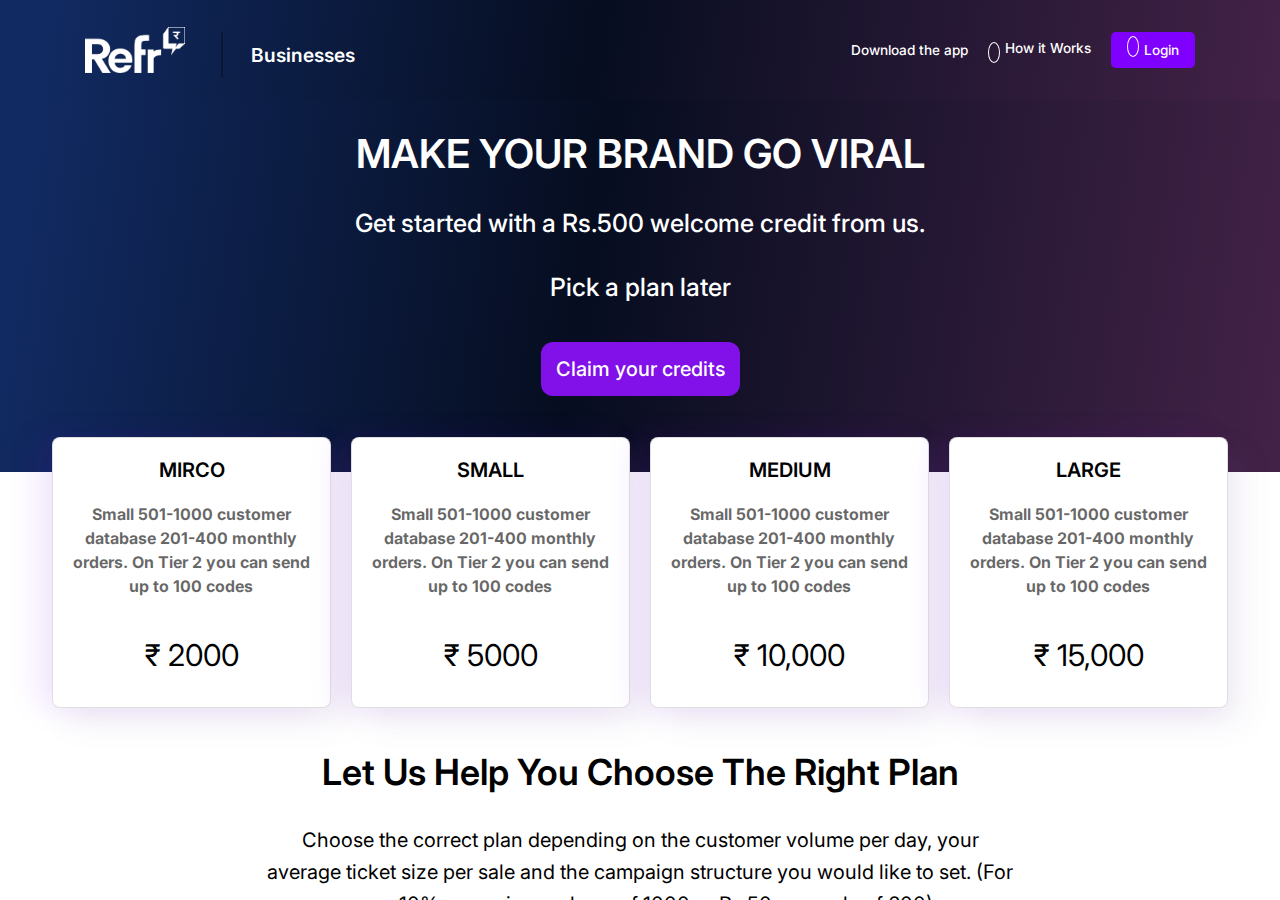
==== pricing/index.html @ 0198c8c2 "first commit" ====
<!DOCTYPE html>
<html lang="en" xmlns="http://www.w3.org/1999/xhtml" xmlns:og="http://ogp.me/ns#"
    xmlns:fb="https://www.facebook.com/2008/fbml">

<head>
    <meta charset="utf-8" />
    <meta http-equiv="X-UA-Compatible" content="IE=edge" />
    <meta name="viewport" content="width=device-width, initial-scale=1.0" />

    <!-- PAGE META -->
    <meta name="description" content="" />
    <meta name="keywords" content="" />
    <meta name="copyright" content="Refrr" />
    <meta name="robots" content="index,follow" />

    <!-- SHOULD BE DYNAMIC -->
    <link rel="canonical" href="" />

    <title>Refr Business</title>

    <link rel="icon" type="image/x-icon" href="https://biz.refr.club/favicon.ico" />

    <!-- OPEN GRAPH -->
    <meta property="og:locale" content="en_US" />
    <meta property="og:type" content="website" />
    <meta property="og:image:url" content="../assets/images/app-main.png" />

    <link rel="image_src" href="https://biz.refr.club/favicon.ico" />
    <meta property="og:site_name" content="Refr Business" />
    <meta property="og:title" content="Refr Business" />
    <meta property="og:description" content="" />

    <!-- TWITTER -->
    <meta name="twitter:card" content="summary" />
    <meta name="twitter:description" content="" />
    <meta name="twitter:title" content="Refr Business" />

    <!-- COMPANY META -->
    <meta http-equiv="Page-Enter" content="RevealTrans(Duration=2.0,Transition=2)" />
    <meta http-equiv="Page-Exit" content="RevealTrans(Duration=3.0,Transition=12)" />
    <meta name="mssmarttagspreventparsing" content="true" />
    <meta http-equiv="X-UA-Compatible" content="chrome=1" />

    <!-- SHOULD BE DYNAMIC -->
    <meta name="msapplication-starturl" content="" />

    <meta name="msapplication-window" content="width=800;height=600" />
    <meta name="msapplication-navbutton-color" content="blue" />
    <meta name="application-name" content="Refr Business" />
    <meta name="msapplication-tooltip" content="Refr Business" />
    <meta name="coverage" content="Worldwide" />
    <meta name="Classification" content="Business" />
    <meta name="author" content="Deepak K Soni | Deepak K, deepakrajksoni@gmail.com" />
    <meta name="designer" content="Deepak K Soni | Deepak K, deepakrajksoni@gmail.com" />
    <meta name="reply-to" content="relations@refr.club" />
    <meta name="distribution" content="Global" />
    <meta name="rating" content="Five Star" />

    <link rel="preconnect" href="https://fonts.googleapis.com">
    <link rel="preconnect" href="https://fonts.gstatic.com" crossorigin>
    <link href="https://fonts.googleapis.com/css2?family=Inter:wght@200;400;500;600;700;800;900&display=swap"
        rel="stylesheet">
    <link
        href="https://fonts.googleapis.com/css2?family=Inter:wght@200;400;500;600;700;800;900&family=Jost:ital,wght@0,200;0,300;0,400;0,500;0,600;0,700;0,800;1,300;1,400;1,500&display=swap"
        rel="stylesheet">

    <!--link rel="stylesheet" href="../assets/css/all.css"-->
    <link rel="stylesheet" href="https://cdn.jsdelivr.net/npm/bootstrap@4.6.1/dist/css/bootstrap.min.css" />
    <!--link rel="stylesheet" href="../assets/css/bootstrap.min.css" /-->

    <link rel="stylesheet" href="./assets/css/style.css" />
    <link rel="stylesheet" href="https://use.fontawesome.com/releases/v5.6.3/css/all.css"
        integrity="sha384-UHRtZLI+pbxtHCWp1t77Bi1L4ZtiqrqD80Kn4Z8NTSRyMA2Fd33n5dQ8lWUE00s/" crossorigin="anonymous">
    <script src="../assets/js/jquery.min.js"></script>
    <script src="../assets/js/popper.min.js"></script>
    <script src="../assets/js/bootstrap.bundle.min.js"></script>
    <script src="../assets/js/lottie.js"></script>
    <script src="../assets/js/public-script.js"></script>
    <script src="../assets/js/infinite-slide.min.js"></script>
    <link rel="preconnect" href="https://fonts.googleapis.com">
    <link rel="preconnect" href="https://fonts.gstatic.com" crossorigin>
    <link href="https://fonts.googleapis.com/css2?family=Inter&display=swap" rel="stylesheet">
    <link rel="stylesheet" href="style.css">
    <title>Pricing Panel</title>
</head>

<body>
    <div class="container2">
        <div class="row">
            <div class="header">
                <!-- <div class="heading">
                    <ul>
                        <li><svg width="106" height="56" viewBox="0 0 106 56" fill="none"
                                xmlns="http://www.w3.org/2000/svg">
                                <path fill-rule="evenodd" clip-rule="evenodd"
                                    d="M94.9948 7.43098L95.9694 8.40526L98.7899 11.2245C98.8405 11.2631 98.9025 11.2841 98.9662 11.2841C99.0299 11.2841 99.0918 11.2631 99.1424 11.2245L99.8683 10.4989C99.907 10.4483 99.9279 10.3864 99.9279 10.3227C99.9279 10.2591 99.907 10.1971 99.8683 10.1465L98.0433 8.32235C98.3608 8.22893 98.6559 8.07156 98.9103 7.85992C99.1647 7.64828 99.3731 7.38685 99.5227 7.09171C99.6723 6.79657 99.7598 6.47396 99.78 6.14372C99.8003 5.81349 99.7527 5.48262 99.6402 5.17146H101.133C101.166 5.17146 101.198 5.16502 101.229 5.15252C101.259 5.14002 101.286 5.1217 101.309 5.0986C101.332 5.0755 101.351 5.04808 101.363 5.0179C101.376 4.98772 101.382 4.95537 101.382 4.92271V3.90696C101.382 3.84099 101.356 3.77771 101.309 3.73106C101.263 3.68441 101.199 3.6582 101.133 3.6582H94.6629C94.5969 3.6582 94.5336 3.68441 94.487 3.73106C94.4403 3.77771 94.4141 3.84099 94.4141 3.90696V4.86052C94.4141 4.92649 94.4403 4.98976 94.487 5.03641C94.5336 5.08306 94.5969 5.10927 94.6629 5.10927H97.4212C97.6265 5.14122 97.8136 5.24549 97.9487 5.40324C98.0839 5.561 98.1582 5.76185 98.1582 5.96954C98.1582 6.17724 98.0839 6.37809 97.9487 6.53585C97.8136 6.6936 97.6265 6.79787 97.4212 6.82982H95.2436C95.174 6.82999 95.106 6.85075 95.0482 6.88949C94.9904 6.92822 94.9453 6.98319 94.9187 7.04748C94.8921 7.11177 94.8851 7.18249 94.8986 7.25074C94.9122 7.31898 94.9456 7.3817 94.9948 7.43098Z"
                                    fill="white" />
                                <path fill-rule="evenodd" clip-rule="evenodd"
                                    d="M104.983 16.3783L103.988 17.2904L103.843 17.4355L104.983 16.3783ZM88.7866 2.22001L89.2844 1.53594L89.5954 1.10062L88.7866 2.22001ZM105.813 16.2125L100.483 21.0632H97.3102L92.561 27.282L93.8883 21.0632H86.0906C85.7862 21.0632 85.4939 20.9438 85.2767 20.7305C85.0595 20.5173 84.9347 20.2273 84.9293 19.923V7.27802C84.897 6.99873 84.971 6.71753 85.1367 6.4903L89.6991 0.271439C89.7581 0.188774 89.8358 0.121253 89.926 0.0744113C90.0161 0.0275694 90.116 0.0027376 90.2176 0.00195312H105.357C105.527 0.00195313 105.691 0.0696582 105.811 0.190172C105.932 0.310686 106 0.474135 106 0.644568V15.7771C106.004 15.8622 105.989 15.9471 105.957 16.0259C105.925 16.1048 105.876 16.1755 105.813 16.2332V16.2125ZM97.8079 16.3783L97.953 15.9222H90.2383C90.1833 15.9222 90.1306 15.9004 90.0917 15.8615C90.0528 15.8226 90.0309 15.7699 90.0309 15.7149V0.623842C90.0309 0.596619 90.0363 0.569662 90.0467 0.544512C90.0572 0.519361 90.0724 0.49651 90.0917 0.477261C90.1109 0.458012 90.1338 0.442743 90.159 0.432325C90.1841 0.421908 90.2111 0.416545 90.2383 0.416545H105.336C105.365 0.413639 105.394 0.416844 105.422 0.425952C105.449 0.43506 105.475 0.449869 105.496 0.469416C105.518 0.488963 105.535 0.512811 105.547 0.539415C105.558 0.566019 105.564 0.594784 105.564 0.623842V15.7149C105.564 15.744 105.558 15.7728 105.547 15.7994C105.535 15.826 105.518 15.8498 105.496 15.8694C105.475 15.8889 105.449 15.9037 105.422 15.9128C105.394 15.9219 105.365 15.9251 105.336 15.9222H99.778L99.4255 16.3783L98.8033 17.166L96.7295 19.6743L97.4968 17.166L97.8079 16.3783Z"
                                    fill="white" />
                                <path fill-rule="evenodd" clip-rule="evenodd"
                                    d="M7.83914 40.4842V55.9484H0V17.1427H14.2888C18.0474 16.8972 21.7576 18.0987 24.658 20.5009C25.8265 21.5399 26.7573 22.8183 27.3872 24.2492C28.017 25.68 28.3311 27.2297 28.308 28.7927C28.3039 31.2524 27.5198 33.6474 26.0682 35.6335C24.3495 37.8959 21.8515 39.4398 19.0586 39.9659L28.9716 55.9277H19.6808L10.39 40.4635L7.83914 40.4842ZM7.83914 23.1336V34.5763H14.2888C15.93 34.6863 17.5481 34.1423 18.789 33.063C19.8093 31.9228 20.3733 30.4468 20.3733 28.9171C20.3733 27.3874 19.8093 25.9114 18.789 24.7712C17.5513 23.6845 15.9329 23.1328 14.2888 23.2372L7.83914 23.1336Z"
                                    fill="white" />
                                <path fill-rule="evenodd" clip-rule="evenodd"
                                    d="M39.8321 55.9889C38.0461 56.0571 36.2655 55.7512 34.6047 55.0908C32.9439 54.4303 31.4398 53.4299 30.1887 52.1539C28.9283 50.7948 27.951 49.1986 27.3137 47.4584C26.6764 45.7181 26.3918 43.8684 26.4766 42.0172C26.3885 40.1701 26.6736 38.3242 27.315 36.5897C27.9563 34.8552 28.9408 33.2677 30.2095 31.9219C31.4764 30.6583 32.9903 29.6694 34.6566 29.0167C36.3229 28.364 38.1059 28.0616 39.8943 28.1284C41.6863 28.062 43.4734 28.3542 45.1508 28.9879C46.8282 29.6215 48.362 30.5838 49.6622 31.8182C50.9458 33.1058 51.9478 34.6459 52.6047 36.3409C53.2616 38.0359 53.559 39.8488 53.478 41.6648C53.4861 42.5536 53.4167 43.4414 53.2706 44.3181H33.5276C33.6381 45.8946 34.3333 47.3731 35.4771 48.4641C36.6572 49.5584 38.2235 50.1399 39.8321 50.081C40.8981 50.1343 41.9575 49.8865 42.8892 49.3659C43.8208 48.8453 44.5869 48.073 45.0997 47.1374H52.6278C51.8438 49.6554 50.2465 51.8426 48.086 53.3562C45.6977 55.0314 42.8314 55.8895 39.9151 55.8023L39.8321 55.9889ZM46.4062 39.8613C46.384 39.0401 46.1877 38.2329 45.8302 37.4932C45.4727 36.7535 44.9622 36.0981 44.3324 35.5703C43.1097 34.4915 41.5247 33.914 39.8943 33.9534C38.3003 33.9077 36.7517 34.4882 35.5807 35.5703C34.3911 36.7014 33.654 38.2267 33.5069 39.8613H46.4062Z"
                                    fill="white" />
                                <path fill-rule="evenodd" clip-rule="evenodd"
                                    d="M63.5596 35.5562V55.9541H55.7827V23.4294C55.6499 21.9421 55.8447 20.4438 56.3535 19.0399C56.8622 17.636 57.6726 16.3606 58.7276 15.3034C61.4251 13.3814 64.7172 12.478 68.0184 12.7537H72.332V19.2835H68.0184C66.7923 19.1646 65.5657 19.5043 64.5758 20.2371C64.1963 20.6668 63.91 21.1705 63.7351 21.7164C63.5602 22.2623 63.5004 22.8385 63.5596 23.4087V29.1508H68.4539V35.5355L63.5596 35.5562Z"
                                    fill="white" />
                                <path fill-rule="evenodd" clip-rule="evenodd"
                                    d="M77.5342 29.3301V31.403C79.2347 29.641 82.5529 29.3301 85.954 29.3301V35.6733C83.1958 35.6733 77.6586 36.4818 77.6586 40.1509V55.9468H70.7734V29.3301H77.5342Z"
                                    fill="white" />
                            </svg></li>
                        <li class="ver_line"></li>
                        <li class="bussiness">Bussiness</li>
                    </ul>

                </div> -->
                <header>
                    <div class="container">
                        <div class="row ">
                            <div class="col-md-12 col-sm-12 col-12" style="z-index: 10000;">
                                <div class="header-wrap">
                                    <div class="logo">
                                        <!-- <a class="d-none d-sm-block business-link mt-1" href="javascript:void(0)">Businesses</a> -->
                                        <ul class=" mainmenu business-link">
                                            <li class="d-block d-sm-none"></li>
                                            <li class="drop">
                                                <a class="d-none d-sm-block" href="javascript:void(0)">Businesses</a>
                                                <div class="dropdownContain">
                                                    <div class="dropOut">
                                                        <div class="triangle"></div>
                                                        <ul class="myul d-flex flex-column">
                                                            <li class="d-flex align-items-center gap-2">
                                                                <a href="../offlinemerchant.html" class="d-flex ">
                                                                    <img width="50px" class="mr-2"
                                                                        style="max-width:60px !important;"
                                                                        src="../assets/images/offlinestore.svg">
                                                                    <div>
                                                                        <h6 class="m-0">Offline</h6>
                                                                        <small class="text-dark "
                                                                            style="font-size:12px">Lorem ipsum
                                                                            dolor, sit amet
                                                                            consectetur adipisicing
                                                                            elit.
                                                                            Numquam similique cupiditate ea!</small>
                                                                    </div>
                                                                </a>
                                                            </li>
                                                            <li class="d-flex align-items-center gap-2">
                                                                <a href="../merchant.html" class="d-flex ">
                                                                    <img width="50px" class="mr-2"
                                                                        style="max-width:60px !important;"
                                                                        src="../assets/images/onlinestore.svg">
                                                                    <div>
                                                                        <h6 class="m-0">Offline</h6>
                                                                        <small class="text-dark "
                                                                            style="font-size:12px">Lorem ipsum
                                                                            dolor, sit amet
                                                                            consectetur adipisicing
                                                                            elit.
                                                                            Numquam similique cupiditate ea!</small>
                                                                    </div>
                                                                </a>
                                                            </li>


                                                        </ul>
                                                    </div>
                                                </div>
                                            </li>

                                        </ul>
                                        <a href="../index.html">
                                            <img style="max-width:80px ;" width="150px" src="../assets/images/logo.png"
                                                alt="logo" />
                                        </a>
                                    </div>
                                    <div class="menu" style="height:60px ;    display: flex;
                                    align-items: center;">
                                        <a class="menulinks" href="javascript:void(0)"><i></i></a>
                                        <ul class="mainmenu">
                                            <li class="d-block d-sm-none"><a href="./merchant.html">Online</a></li>
                                            <li class="d-block d-sm-none"><a href="./offlinemerchant.html">Ofline</a>
                                            </li>
                                            <li><a href="https://biz.refr.club"> Download the app</a></li>
                                            <li class="d-block d-sm-none"><a href="https://biz.refr.club">Refr for
                                                    customers</a>
                                            </li>
                                            <li><a href="#an-banner0"><i class="fa fa-info"></i> How it Works</a></li>
                                            <li><a href="https://biz.refr.club"><i class="fa fa-user bordicon"></i>
                                                    Login</a></li>
                                        </ul>
                                    </div>
                                </div>
                            </div>
                        </div>
                    </div>
                </header>
                <div class="panel">
                    <p class="brand">MAKE YOUR BRAND GO VIRAL</p>
                    <p class="get_started">Get started with a Rs.500 welcome credit from us.
                    </p>
                    <p class="mt get_started">Pick a plan later</p>

                    <div class="get_credits">
                        <a href="">Claim your credits</a>

                    </div>
                </div>

                <div class="cards_section">
                    <div class="card">
                        <div class="para">mirco</div>
                        <p class="second_heading">Small 501-1000 customer database 201-400 monthly orders. On Tier 2 you
                            can send up to 100
                            codes
                        </p>
                        <p class="money">₹ 2000</p>
                    </div>
                    <div class="card">
                        <div class="para">small</div>
                        <p class="second_heading">Small 501-1000 customer database 201-400 monthly orders. On Tier 2 you
                            can send up to 100
                            codes
                        </p>
                        <p class="money">₹ 5000</p>
                    </div>
                    <div class="card">
                        <div class="para">medium</div>
                        <p class="second_heading">Small 501-1000 customer database 201-400 monthly orders. On Tier 2 you
                            can send up to 100
                            codes
                        </p>
                        <p class="money">₹ 10,000</p>
                    </div>
                    <div class="card">
                        <div class="para">large</div>
                        <p class="second_heading">Small 501-1000 customer database 201-400 monthly orders. On Tier 2 you
                            can send up to 100
                            codes
                        </p>
                        <p class="money">₹ 15,000</p>
                    </div>
                </div>

                <div class="mt-5">
                    <p class="choose">Let Us Help You Choose The Right Plan</p>
                    <p class="correct">Choose the correct plan depending on the customer volume per day, your average
                        ticket size
                        per
                        sale and the campaign
                        structure you would like to set. (For e.g. - 10% on a min purchase of 1000 or Rs 50 on a
                        sale of
                        600)
                    </p>
                </div>

                <div class="mt-2">
                    <div class="custom">
                        <p class="custom_pricing">Custom Pricing</p>
                        <p class="plns">Our plans are designed to cover most businesses. We design custom pricing
                            packages for larger
                            or small businesses
                            depending on payment volume, customer numbers, your history as a Refr Seller & more.</p>
                        <div class="contact_sales">
                            <button><svg width="25" height="24" viewBox="0 0 25 24" fill="none"
                                    xmlns="http://www.w3.org/2000/svg">
                                    <g clip-path="url(#clip0_171_18667)">
                                        <path
                                            d="M15.5475 5C16.5242 5.19057 17.4219 5.66826 18.1256 6.37194C18.8292 7.07561 19.3069 7.97326 19.4975 8.95L15.5475 5ZM15.5475 1C17.5768 1.22544 19.4691 2.13417 20.9137 3.57701C22.3584 5.01984 23.2695 6.91101 23.4975 8.94L15.5475 1ZM22.4975 16.92V19.92C22.4986 20.1985 22.4416 20.4742 22.33 20.7293C22.2184 20.9845 22.0548 21.2136 21.8496 21.4019C21.6443 21.5901 21.4021 21.7335 21.1382 21.8227C20.8744 21.9119 20.5949 21.9451 20.3175 21.92C17.2403 21.5856 14.2845 20.5341 11.6875 18.85C9.27132 17.3147 7.22283 15.2662 5.68749 12.85C3.99747 10.2412 2.94573 7.27099 2.61749 4.18C2.5925 3.90347 2.62537 3.62476 2.71399 3.36162C2.80262 3.09849 2.94506 2.85669 3.13226 2.65162C3.31945 2.44655 3.5473 2.28271 3.80128 2.17052C4.05527 2.05833 4.32983 2.00026 4.60749 2H7.60749C8.0928 1.99522 8.56328 2.16708 8.93125 2.48353C9.29922 2.79999 9.53957 3.23945 9.60749 3.72C9.73411 4.68007 9.96894 5.62273 10.3075 6.53C10.442 6.88792 10.4712 7.27691 10.3914 7.65088C10.3116 8.02485 10.1264 8.36811 9.85749 8.64L8.58749 9.91C10.011 12.4135 12.0839 14.4864 14.5875 15.91L15.8575 14.64C16.1294 14.3711 16.4726 14.1858 16.8466 14.1061C17.2206 14.0263 17.6096 14.0555 17.9675 14.19C18.8748 14.5286 19.8174 14.7634 20.7775 14.89C21.2633 14.9585 21.7069 15.2032 22.024 15.5775C22.3412 15.9518 22.5097 16.4296 22.4975 16.92Z"
                                            stroke="white" stroke-width="2" stroke-linecap="round"
                                            stroke-linejoin="round" />
                                    </g>
                                    <defs>
                                        <clipPath id="clip0_171_18667">
                                            <rect width="24" height="24" fill="white" transform="translate(0.5)" />
                                        </clipPath>
                                    </defs>
                                </svg>
                                Contact sales</button>
                        </div>

                    </div>
                </div>

                <div class="features_section">
                    <div class="fff">
                        <p class="feature">With every account there is so much you get</p>

                    </div>

                    <div class="main_div">

                        <div class="left_div">
                            <div class="left_content">
                                <svg width="24" height="24" viewBox="0 0 24 24" fill="none"
                                    xmlns="http://www.w3.org/2000/svg">
                                    <path d="M4.125 13.125L9.375 18.375L19.875 7.125" stroke="#8000FF"
                                        stroke-width="1.5" stroke-linecap="round" stroke-linejoin="round" />
                                </svg>
                                <p class="main_content">Store featured on Refr Superapp</p>
                            </div>
                            <div class="left_content">
                                <svg width="24" height="24" viewBox="0 0 24 24" fill="none"
                                    xmlns="http://www.w3.org/2000/svg">
                                    <path d="M4.125 13.125L9.375 18.375L19.875 7.125" stroke="#8000FF"
                                        stroke-width="1.5" stroke-linecap="round" stroke-linejoin="round" />
                                </svg>
                                <p class="main_content">Store profiling</p>
                            </div>
                            <div class="left_content">
                                <svg width="24" height="24" viewBox="0 0 24 24" fill="none"
                                    xmlns="http://www.w3.org/2000/svg">
                                    <path d="M4.125 13.125L9.375 18.375L19.875 7.125" stroke="#8000FF"
                                        stroke-width="1.5" stroke-linecap="round" stroke-linejoin="round" />
                                </svg>
                                <p class="main_content">In - store photography</p>
                            </div>
                            <div class="left_content">
                                <svg width="24" height="24" viewBox="0 0 24 24" fill="none"
                                    xmlns="http://www.w3.org/2000/svg">
                                    <path d="M4.125 13.125L9.375 18.375L19.875 7.125" stroke="#8000FF"
                                        stroke-width="1.5" stroke-linecap="round" stroke-linejoin="round" />
                                </svg>
                                <p class="main_content">POS merchandise</p>
                            </div>
                            <div class="left_content">
                                <svg width="24" height="24" viewBox="0 0 24 24" fill="none"
                                    xmlns="http://www.w3.org/2000/svg">
                                    <path d="M4.125 13.125L9.375 18.375L19.875 7.125" stroke="#8000FF"
                                        stroke-width="1.5" stroke-linecap="round" stroke-linejoin="round" />
                                </svg>
                                <p class="main_content">Packaging merchandise</p>
                            </div>
                            <div class="left_content">
                                <svg width="24" height="24" viewBox="0 0 24 24" fill="none"
                                    xmlns="http://www.w3.org/2000/svg">
                                    <path d="M4.125 13.125L9.375 18.375L19.875 7.125" stroke="#8000FF"
                                        stroke-width="1.5" stroke-linecap="round" stroke-linejoin="round" />
                                </svg>
                                <p class="main_content">In-store ordering</p>
                            </div>
                            <div class="left_content">
                                <svg width="24" height="24" viewBox="0 0 24 24" fill="none"
                                    xmlns="http://www.w3.org/2000/svg">
                                    <path d="M4.125 13.125L9.375 18.375L19.875 7.125" stroke="#8000FF"
                                        stroke-width="1.5" stroke-linecap="round" stroke-linejoin="round" />
                                </svg>
                                <p class="main_content">Personal account manager</p>
                            </div>
                            <div class="left_content">
                                <svg width="24" height="24" viewBox="0 0 24 24" fill="none"
                                    xmlns="http://www.w3.org/2000/svg">
                                    <path d="M4.125 13.125L9.375 18.375L19.875 7.125" stroke="#8000FF"
                                        stroke-width="1.5" stroke-linecap="round" stroke-linejoin="round" />
                                </svg>
                                <p class="main_content">Integrated logistics</p>
                            </div>
                            <div class="left_content">
                                <svg width="24" height="24" viewBox="0 0 24 24" fill="none"
                                    xmlns="http://www.w3.org/2000/svg">
                                    <path d="M4.125 13.125L9.375 18.375L19.875 7.125" stroke="#8000FF"
                                        stroke-width="1.5" stroke-linecap="round" stroke-linejoin="round" />
                                </svg>
                                <p class="main_content">Customer engagement</p>
                            </div>
                            <div class="left_content">
                                <svg width="24" height="24" viewBox="0 0 24 24" fill="none"
                                    xmlns="http://www.w3.org/2000/svg">
                                    <path d="M4.125 13.125L9.375 18.375L19.875 7.125" stroke="#8000FF"
                                        stroke-width="1.5" stroke-linecap="round" stroke-linejoin="round" />
                                </svg>
                                <p class="main_content">Accept payments</p>
                            </div>
                        </div>

                        <div class="left_div">
                            <div class="left_content">
                                <svg width="24" height="24" viewBox="0 0 24 24" fill="none"
                                    xmlns="http://www.w3.org/2000/svg">
                                    <path d="M4.125 13.125L9.375 18.375L19.875 7.125" stroke="#8000FF"
                                        stroke-width="1.5" stroke-linecap="round" stroke-linejoin="round" />
                                </svg>
                                <p class="main_content">Custom Dashboard integration</p>
                            </div>
                            <div class="left_content">
                                <svg width="24" height="24" viewBox="0 0 24 24" fill="none"
                                    xmlns="http://www.w3.org/2000/svg">
                                    <path d="M4.125 13.125L9.375 18.375L19.875 7.125" stroke="#8000FF"
                                        stroke-width="1.5" stroke-linecap="round" stroke-linejoin="round" />
                                </svg>
                                <p class="main_content">Sales & Campaign performance data</p>
                            </div>
                            <div class="left_content">
                                <svg width="24" height="24" viewBox="0 0 24 24" fill="none"
                                    xmlns="http://www.w3.org/2000/svg">
                                    <path d="M4.125 13.125L9.375 18.375L19.875 7.125" stroke="#8000FF"
                                        stroke-width="1.5" stroke-linecap="round" stroke-linejoin="round" />
                                </svg>
                                <p class="main_content">Unlimited orders & enquires</p>
                            </div>
                            <div class="left_content">
                                <svg width="24" height="24" viewBox="0 0 24 24" fill="none"
                                    xmlns="http://www.w3.org/2000/svg">
                                    <path d="M4.125 13.125L9.375 18.375L19.875 7.125" stroke="#8000FF"
                                        stroke-width="1.5" stroke-linecap="round" stroke-linejoin="round" />
                                </svg>
                                <p class="main_content">Sync your contacts</p>
                            </div>
                            <div class="left_content">
                                <svg width="24" height="24" viewBox="0 0 24 24" fill="none"
                                    xmlns="http://www.w3.org/2000/svg">
                                    <path d="M4.125 13.125L9.375 18.375L19.875 7.125" stroke="#8000FF"
                                        stroke-width="1.5" stroke-linecap="round" stroke-linejoin="round" />
                                </svg>
                                <p class="main_content">Advocacy engine</p>
                            </div>
                            <div class="left_content">
                                <svg width="24" height="24" viewBox="0 0 24 24" fill="none"
                                    xmlns="http://www.w3.org/2000/svg">
                                    <path d="M4.125 13.125L9.375 18.375L19.875 7.125" stroke="#8000FF"
                                        stroke-width="1.5" stroke-linecap="round" stroke-linejoin="round" />
                                </svg>
                                <p class="main_content">Reports</p>
                            </div>
                            <div class="left_content">
                                <svg width="30" height="30" viewBox="0 0 24 24" fill="none"
                                    xmlns="http://www.w3.org/2000/svg">
                                    <path d="M4.125 13.125L9.375 18.375L19.875 7.125" stroke="#8000FF"
                                        stroke-width="1.5" stroke-linecap="round" stroke-linejoin="round" />
                                </svg>
                                <p class="main_content">Direct communication on all platforms with your customers</p>
                            </div>
                            <div class="left_content">
                                <svg width="24" height="24" viewBox="0 0 24 24" fill="none"
                                    xmlns="http://www.w3.org/2000/svg">
                                    <path d="M4.125 13.125L9.375 18.375L19.875 7.125" stroke="#8000FF"
                                        stroke-width="1.5" stroke-linecap="round" stroke-linejoin="round" />
                                </svg>
                                <p class="main_content">Online ordering</p>
                            </div>
                            <div class="left_content">
                                <svg width="24" height="24" viewBox="0 0 24 24" fill="none"
                                    xmlns="http://www.w3.org/2000/svg">
                                    <path d="M4.125 13.125L9.375 18.375L19.875 7.125" stroke="#8000FF"
                                        stroke-width="1.5" stroke-linecap="round" stroke-linejoin="round" />
                                </svg>
                                <p class="main_content">Bulk Product upload</p>
                            </div>



                        </div>

                    </div>

                </div>

                <div class="box">
                    <div class="few_words">
                        <p>A Few Words On Our Pricing</p>
                    </div>

                    <div class="pricing_cards">
                        <div class="price_card">
                            <div class="img">
                                <svg width="50" height="50" viewBox="0 0 72 72" fill="none"
                                    xmlns="http://www.w3.org/2000/svg">
                                    <path
                                        d="M71.99 40.0768C71.7982 40.1412 71.8156 40.3343 71.7707 40.481C71.1527 42.3967 69.2513 43.3906 67.4671 43.1563C65.6828 42.922 64.2425 41.8174 63.931 39.7446C63.7117 38.2873 63.4998 36.8325 63.283 35.3675C63.2506 35.1383 63.2083 34.9117 63.1684 34.6826C63.0912 34.6826 63.0413 34.6826 63.0114 34.7058C62.665 34.9632 62.356 35.643 62.0744 35.5014C61.438 35.1506 60.8827 34.6613 60.4472 34.0672C60.2727 33.8406 60.5194 33.7299 60.6316 33.6192C61.1673 33.0914 61.7081 32.5635 62.2738 32.0743C62.447 31.9483 62.5769 31.7686 62.6445 31.5611C62.7122 31.3537 62.7141 31.1294 62.6501 30.9208C62.4756 30.1072 62.4009 29.2704 62.2788 28.364C61.1624 29.2008 60.2852 30.1844 59.3656 31.1294C58.4461 32.0743 58.4611 32.0614 57.5814 31.1294C57.3322 30.8513 56.774 30.774 56.8014 30.3389C56.8238 29.9733 57.3322 29.8909 57.5764 29.6154C58.0748 29.0618 58.5857 28.534 59.114 28.0216C59.3906 27.7641 59.4803 27.5787 59.1488 27.2491C56.9983 25.1507 54.8701 23.029 52.732 20.9151L52.5401 20.7169C50.0207 18.1627 47.4888 15.6188 44.9919 13.0414C44.5309 12.565 44.2642 12.5496 43.8057 13.0414C42.4251 14.5193 41.0296 15.9869 39.5394 17.3516C39.2678 17.6091 39.1232 17.6091 38.889 17.3387C38.4953 16.8881 37.81 16.5045 37.7377 16.0127C37.6654 15.5209 38.4105 15.1167 38.8167 14.7021C40.3418 13.1392 41.8894 11.5995 43.4344 10.0675C44.0449 9.45982 44.7352 9.46755 45.3682 10.0675C45.403 10.0984 45.433 10.1344 45.4654 10.1653C47.6508 12.3719 49.8064 14.612 52.0267 16.7774C53.6565 18.3377 55.1966 20.0242 56.8487 21.5691C58.2218 22.8565 59.4952 24.2521 60.8359 25.5832C61.2085 25.9246 61.6004 26.2427 62.0096 26.5359C61.7854 25.1017 61.6907 23.8041 61.3642 22.5244C61.1451 21.4991 60.9787 20.4626 60.8658 19.4192C60.6341 17.846 60.3948 16.2753 60.1955 14.6995C60.1859 14.5532 60.1346 14.413 60.0482 14.2967C59.9617 14.1803 59.8439 14.0929 59.7095 14.0455C59.1804 13.7707 58.7269 13.3622 58.3914 12.858C58.0558 12.3537 57.8489 11.7701 57.7899 11.1612C57.731 10.5523 57.8218 9.93783 58.0541 9.37489C58.2863 8.81194 58.6524 8.31873 59.1184 7.94103C59.5844 7.56332 60.1352 7.31335 60.7196 7.21433C61.3041 7.1153 61.9033 7.17041 62.4617 7.37456C63.02 7.57871 63.5194 7.92527 63.9135 8.38209C64.3076 8.83891 64.5836 9.39118 64.7159 9.98766C64.8841 10.7236 64.8194 11.4958 64.5315 12.1909C64.2435 12.8861 63.7474 13.4675 63.1161 13.8499C62.7223 14.0867 62.6177 14.2824 62.68 14.7665C63.3603 19.3445 64.0057 23.9276 64.6736 28.5082C64.7134 28.7811 64.7683 29.0515 64.8256 29.3759C66.4728 28.0216 67.8384 26.4355 69.3112 24.9601C69.5304 24.7413 69.4657 24.4889 69.4407 24.2392C69.1566 21.5185 68.8709 18.7969 68.5835 16.0745C68.1947 12.4698 67.7861 8.86505 67.4123 5.26032C67.3699 4.83033 67.2602 4.67327 66.8241 4.62692C60.5859 3.94889 54.3493 3.25541 48.1143 2.54648C47.8414 2.49698 47.5607 2.52044 47.299 2.61463C47.0373 2.70882 46.8033 2.87061 46.6191 3.08461C44.638 5.13416 42.6444 7.12705 40.6508 9.13025C40.4834 9.28285 40.3051 9.42228 40.1175 9.54737C39.7786 9.80485 39.4995 10.4949 39.1855 10.3198C38.6124 10.0005 38.1888 9.3903 37.7178 8.88049C37.5583 8.70541 37.7651 8.58439 37.8673 8.48397C40.1416 6.21815 42.421 3.9549 44.7053 1.69422C45.244 1.09893 45.8183 0.539104 46.4248 0.0180235H47.7854C47.8203 0.118441 47.9 0.141613 47.9947 0.151912C51.8673 0.57418 55.7406 1.00331 59.6148 1.43931L68.3941 2.42031C69.0071 2.48726 69.4258 2.82713 69.523 3.45023C69.7248 4.73764 69.8943 6.02504 70.0538 7.31244C70.6518 12.1144 71.0979 16.937 71.6337 21.7494C71.7309 22.6171 71.6985 23.5105 72 24.3499V25.6141C71.4138 26.3841 70.745 27.0829 70.0064 27.6972C69.7198 27.9366 69.6276 28.1246 69.7223 28.4438C69.8669 28.9588 70.0637 29.4403 70.1759 29.9501C70.44 31.1319 70.6469 32.3292 70.9235 33.5111C71.2898 35.1409 71.5091 36.8042 72 38.4032L71.99 40.0768ZM67.6889 30.0351C66.8565 30.8075 66.1937 31.6392 65.3663 32.2726C65.162 32.4296 65.2617 32.6459 65.2841 32.8519C65.4401 34.0905 65.6563 35.3203 65.932 36.5364C66.1264 37.52 66.1987 38.5268 66.398 39.5078C66.4384 39.7148 66.518 39.9116 66.6324 40.0866C66.7468 40.2617 66.8936 40.4116 67.0644 40.5277C67.2351 40.6439 67.4265 40.7238 67.6273 40.7631C67.8282 40.8024 68.0346 40.8002 68.2346 40.7566C68.6487 40.667 69.0127 40.414 69.2491 40.0514C69.4855 39.6889 69.5757 39.2454 69.5005 38.8151C69.4357 38.4238 69.3435 38.0427 69.2638 37.6513C68.7455 35.1538 68.2296 32.6536 67.6889 30.0376V30.0351ZM61.1798 11.9909C61.9 11.9909 62.4258 11.4939 62.4258 10.8142C62.4207 10.6505 62.3843 10.4895 62.3189 10.3403C62.2535 10.1911 62.1602 10.0567 62.0445 9.94483C61.9288 9.83292 61.7929 9.74567 61.6445 9.68807C61.4961 9.63048 61.3382 9.60366 61.1798 9.60916C61.0216 9.60266 60.8638 9.63002 60.7163 9.68954C60.5688 9.74905 60.4347 9.83943 60.3227 9.95501C60.2106 10.0706 60.1228 10.2088 60.0649 10.3611C60.007 10.5134 59.9802 10.6764 59.9861 10.8399C59.9842 10.9987 60.0145 11.1561 60.0749 11.3022C60.1352 11.4482 60.2245 11.5796 60.3368 11.6879C60.4492 11.7963 60.5822 11.8792 60.7274 11.9313C60.8725 11.9835 61.0266 12.0038 61.1798 11.9909Z"
                                        fill="#8214E7" />
                                    <path
                                        d="M31.0417 0.0180235C31.3532 0.334724 31.7893 0.254905 32.1631 0.393944C34.2639 1.18441 35.9011 3.36527 35.9161 5.69289C35.9584 11.5016 35.9784 17.313 35.9161 23.1217C35.8762 26.3222 33.2472 28.7605 29.9702 28.8095C27.8844 28.8404 25.7986 28.8095 23.7128 28.8095C22.9777 28.8095 22.893 28.879 23.1845 29.5819C23.6555 30.7354 23.7028 31.979 23.9994 33.1686C24.1389 33.7299 24.0418 34.232 23.5758 34.5358C23.3404 34.7027 23.0597 34.7879 22.7743 34.7791C22.489 34.7703 22.2137 34.668 21.9884 34.4869C20.0446 33.0742 18.0959 31.6692 16.1422 30.272C15.5142 29.8214 14.8563 29.4094 14.2308 28.9537C13.9948 28.8137 13.72 28.7602 13.4508 28.8017C11.0685 28.8017 8.68864 28.7837 6.3063 28.8017C2.86986 28.8301 -0.0781625 26.2784 0.00158103 22.2849C0.106244 16.901 0.0265024 11.5094 0.0265024 6.12288C0.0265024 4.39776 0.569754 2.88378 1.80329 1.71997C2.62335 0.940476 3.62554 0.394777 4.71143 0.136464C4.78926 0.102684 4.86156 0.0566499 4.92574 0L31.0417 0.0180235ZM20.9168 30.738C20.9442 30.6685 20.9766 30.6247 20.9716 30.5887C20.8271 29.7853 20.6826 28.982 20.533 28.1786C20.3038 26.953 20.7224 26.4201 21.9385 26.4175C24.5227 26.4175 27.1044 26.4175 29.6886 26.4175C32.193 26.4175 33.6185 24.9447 33.6185 22.3802C33.6185 17.0898 33.6185 11.7986 33.6185 6.50653C33.6185 3.87508 32.2155 2.41516 29.6761 2.41516H6.29384C3.91649 2.41516 2.47861 3.89825 2.47861 6.34174C2.47861 11.7059 2.47861 17.0675 2.47861 22.4265C2.47861 24.955 3.90901 26.4175 6.37608 26.42C8.84314 26.4226 11.36 26.4381 13.852 26.42C14.531 26.3926 15.1975 26.6142 15.7335 27.0457C17.4006 28.3537 19.1649 29.5304 20.9168 30.738Z"
                                        fill="#8214E7" />
                                    <path
                                        d="M43.0631 27.6431C46.4214 27.6378 49.7269 28.5065 52.6747 30.169C54.0476 30.9831 55.3296 31.9511 56.4974 33.0553C58.7028 35.0456 60.0784 37.5715 61.1798 40.3343C62.7448 44.2531 62.7174 48.2158 61.6134 52.1938C61.1885 53.6425 60.582 55.0275 59.8092 56.3135C59.6447 56.5967 59.6273 56.777 59.8865 57.019C61.8178 58.8214 63.5896 60.7937 65.4934 62.6244C66.4902 63.577 67.4521 64.5606 68.4091 65.5493C69.8893 67.0788 69.9042 69.3446 68.5087 70.8483C67.8249 71.5655 66.8969 71.9785 65.9227 71.9992C64.9484 72.0199 64.0048 71.6466 63.293 70.959C62.1367 69.8441 61.0029 68.706 59.8665 67.5705C58.2069 65.9124 56.5497 64.2542 54.91 62.578C54.6483 62.3205 54.4838 62.3076 54.1773 62.5136C48.6451 66.1879 42.7566 66.9989 36.5241 64.7692C32.9905 63.5049 30.1795 61.2468 27.8022 58.2369C23.2917 52.5182 22.6089 43.1125 27.077 36.382C30.3016 31.5233 34.8345 28.6576 40.5337 27.8362C41.4333 27.7023 42.3404 27.6972 43.0631 27.6431ZM43.2275 63.577C44.3149 63.5924 45.4008 63.4888 46.4671 63.2681C51.3215 62.2768 55.2339 59.6633 57.6686 55.2707C61.0851 49.1195 60.9007 42.94 56.8064 37.0385C54.7617 34.0523 51.795 31.8732 48.3934 30.859C42.1161 28.9125 36.4967 30.2926 31.5626 34.6774C29.5142 36.4978 28.1461 38.8872 27.2714 41.4672C25.9456 45.3783 25.973 49.3229 27.7199 53.18C28.8289 55.6286 30.2119 57.7914 32.2753 59.532C35.4825 62.251 39.1332 63.5152 43.2275 63.577ZM65.8199 69.5866C66.082 69.5992 66.3417 69.5307 66.5659 69.3899C66.7901 69.2491 66.9685 69.0423 67.0783 68.7962C67.1942 68.5647 67.2369 68.3016 67.2002 68.0438C67.1635 67.786 67.0494 67.5466 66.874 67.3594C66.4052 66.8583 65.912 66.3822 65.3962 65.933C63.2606 63.8165 61.1599 61.6665 59.0392 59.5217C58.2916 58.7493 58.2791 58.7493 57.544 59.5706C57.1901 59.9723 56.455 60.1834 56.4924 60.7267C56.5298 61.27 57.24 61.4683 57.6213 61.8571C59.9704 64.2602 62.3261 66.6496 64.6885 69.0253C64.7708 69.1077 64.848 69.1927 64.9377 69.2648C65.1857 69.4764 65.4983 69.5904 65.8199 69.5866Z"
                                        fill="#8214E7" />
                                    <path
                                        d="M25.2005 71.9812C24.9022 71.9726 24.6181 71.8475 24.4056 71.631C23.7901 71.0517 23.1596 70.4801 22.5715 69.8776C20.1094 67.3955 17.6997 64.8567 15.1877 62.4312C13.7823 61.0743 12.4914 59.599 11.0535 58.2858C9.55087 56.9237 8.25504 55.3608 6.75985 54.0116C5.26466 52.6624 4.01866 51.1536 2.56833 49.8096C1.8631 49.1556 1.17033 48.4887 0.507457 47.7935C-0.155411 47.0983 -0.175348 46.4778 0.527392 45.7929C2.4213 43.9519 4.2255 42.0131 6.12688 40.1798C7.35045 39.0005 8.48679 37.7312 9.72531 36.5751C11.3177 35.0843 12.8303 33.5085 14.338 31.9275C14.6794 31.5671 14.9186 31.58 15.2201 31.9456C15.5964 32.4039 16.349 32.7618 16.334 33.269C16.334 33.7042 15.6662 34.1599 15.2351 34.5333C13.7225 35.8413 12.464 37.4222 10.9987 38.7637C9.53343 40.1051 8.22762 41.6526 6.75985 42.9992C5.58612 44.0652 4.53949 45.2599 3.39317 46.3464C3.06423 46.6606 2.98947 46.8485 3.35829 47.2167C5.70075 49.5546 7.98092 51.9647 10.3633 54.2588C11.4871 55.3428 12.5388 56.5015 13.6751 57.57C15.4195 59.205 17.0094 60.9996 18.7413 62.6372C20.1792 63.9967 21.4825 65.485 22.9278 66.8316C23.5957 67.4573 24.271 68.0752 24.889 68.755C25.1731 69.0691 25.3276 68.9815 25.5818 68.7241C27.0321 67.2487 28.5099 65.8042 29.9503 64.3211C30.2717 63.9941 30.4487 63.9916 30.7452 64.3211C31.0719 64.7399 31.4516 65.1114 31.8741 65.4257C32.0983 65.5673 32.056 65.642 31.8741 65.8248C31.0143 66.6539 30.187 67.519 29.3422 68.3636C28.2682 69.4321 27.1891 70.4929 26.1026 71.5589C25.9882 71.6893 25.8491 71.794 25.6939 71.8666C25.5388 71.9393 25.3708 71.9782 25.2005 71.9812Z"
                                        fill="#8214E7" />
                                    <path
                                        d="M14.1336 52.0265C14.0614 51.9647 13.9766 51.8977 13.8844 51.8256C12.3544 50.5151 12.322 50.4764 13.7399 49.1041C15.4369 47.4588 17.0667 45.7439 18.7438 44.078C19.1625 43.6635 19.6334 43.3056 20.0322 42.855C20.2365 42.631 20.3611 42.6568 20.5779 42.855C22.0357 44.1965 22.0731 44.2222 20.6701 45.592C18.8011 47.4201 16.972 49.2894 15.1454 51.1665C14.8228 51.471 14.4851 51.7581 14.1336 52.0265Z"
                                        fill="#8214E7" />
                                    <path
                                        d="M18.1706 40.5866C18.071 40.7051 17.9887 40.8158 17.8915 40.9136C15.5657 43.2704 13.2398 45.6264 10.914 47.9814C10.6025 48.2981 10.3383 48.3728 10.0243 47.9814C9.65553 47.5154 8.89548 47.173 8.92289 46.6529C8.94532 46.21 9.58825 45.7671 10.0119 45.3886C11.6018 43.9622 13.0023 42.3349 14.5423 40.8621C15.1205 40.3085 15.7036 39.7627 16.2668 39.1936C16.4337 39.0237 16.5683 38.8383 16.8125 39.1087C17.2013 39.5361 17.6124 39.9378 18.0087 40.3549C18.07 40.4263 18.1243 40.504 18.1706 40.5866Z"
                                        fill="#8214E7" />
                                    <path
                                        d="M17.919 55.7213C17.6698 55.6595 17.5626 55.4638 17.4206 55.3248C16.2219 54.1069 16.2144 54.0966 17.4206 52.8761C18.4173 51.8642 19.449 50.8833 20.4483 49.8714C20.6975 49.6139 20.8346 49.601 21.1012 49.8559C22.4868 51.1819 22.4917 51.1716 21.1511 52.562C20.1941 53.5533 19.2447 54.5523 18.2105 55.4587C18.1059 55.5565 18.0062 55.6389 17.919 55.7213Z"
                                        fill="#8214E7" />
                                    <path
                                        d="M21.6245 59.4779L21.4077 59.3054C19.8652 58.1056 19.8502 57.9356 21.1585 56.5736C21.6868 56.0277 22.2276 55.4973 22.736 54.9334C23.04 54.5961 23.2668 54.6347 23.5782 54.9334C24.9638 56.2569 24.9937 56.2749 23.6057 57.57C23.0225 58.1159 22.4419 58.6643 21.8812 59.2333C21.8114 59.3106 21.7267 59.3853 21.6245 59.4779Z"
                                        fill="#8214E7" />
                                    <path
                                        d="M27.6776 60.925C26.8602 61.5301 26.2247 62.4209 25.4124 63.1161C25.375 63.1496 25.2329 63.1033 25.1806 63.0518C24.742 62.614 24.3159 62.1635 23.8823 61.7206C23.7328 61.5661 23.7851 61.4451 23.9147 61.3138C24.5576 60.6572 25.1931 59.9955 25.8335 59.3363C25.9357 59.2308 26.0353 59.1638 26.1774 59.2977C26.6758 59.7612 27.072 60.3431 27.6726 60.7061C27.7075 60.7344 27.7797 60.7962 27.6776 60.925Z"
                                        fill="#8214E7" />
                                    <path
                                        d="M7.25824 14.4086C7.68686 13.8241 8.04072 13.4276 8.30487 12.9744C9.05247 11.687 10.1315 11.7952 11.0162 12.9899C11.7164 13.9374 12.4017 14.8978 13.1119 15.8711C13.169 15.8347 13.2216 15.7915 13.2689 15.7423C14.3928 14.079 15.5715 12.4517 16.6156 10.7395C17.5402 9.22294 18.36 9.30791 19.4665 10.6159C20.4907 11.8364 21.485 13.0826 22.4718 14.3391C22.9084 14.8745 23.3832 15.3754 23.8922 15.8376C24.2137 15.2506 24.5177 14.6918 24.8193 14.1305C25.5818 12.7221 26.292 11.2802 27.1144 9.91041C27.685 8.96289 28.2607 8.02308 28.7666 7.03951C28.936 6.70994 29.098 6.70221 29.407 6.86442C31.0542 7.73471 31.0592 7.72441 30.1546 9.4109C29.4419 10.7395 28.7915 12.1119 28.0015 13.389C26.9773 15.042 26.0927 16.7671 25.1507 18.4639C24.6274 19.4063 23.6032 19.4681 22.9079 18.6081C21.7815 17.2332 20.6776 15.835 19.5512 14.4575C19.1899 14.0172 18.7687 13.6284 18.4124 13.183C18.1632 12.8663 18.0286 12.9126 17.8267 13.2319C16.9961 14.5451 16.153 15.8488 15.2974 17.143C14.9292 17.6963 14.5341 18.23 14.1137 18.742C13.5729 19.4089 12.778 19.3445 12.2048 18.6081C11.4423 17.6297 10.6723 16.6564 9.93713 15.6574C9.66799 15.2918 9.50601 15.248 9.26678 15.6574C9.10989 15.9394 8.91805 16.1991 8.69612 16.4298C7.48252 17.6631 7.04642 19.1334 7.24329 20.8765C7.30559 21.4301 7.3953 21.6232 7.96596 21.618C11.2305 21.5897 14.495 21.6052 17.7595 21.6052C21.9958 21.6052 26.2322 21.6052 30.4686 21.6052C31.0218 21.6052 31.2162 21.7339 31.1913 22.3313C31.1564 24.0178 31.1913 24.0178 29.574 24.0178H6.51065C5.12759 24.0178 4.79367 23.6702 4.79367 22.2154C4.79367 17.0658 4.79367 11.9162 4.77623 6.76658C4.77623 6.12031 4.96312 5.99414 5.53877 6.00959C7.24827 6.04306 7.25077 6.00959 7.25077 7.81195L7.25824 14.4086Z"
                                        fill="#8214E7" />
                                    <path
                                        d="M43.235 32.3833C46.7238 32.4786 49.8164 33.5625 52.5526 35.867C54.748 37.7131 56.0413 40.0691 56.9833 42.7623C57.7204 44.8292 57.8691 47.071 57.4119 49.2225C56.7765 52.2582 55.5056 55.021 53.2329 57.14C51.0047 59.2631 48.1983 60.6266 45.1945 61.0453C42.1907 61.464 39.1349 60.9177 36.4419 59.4805C34.7997 58.5999 33.4789 57.3846 32.2055 56.0251C28.1959 51.7201 27.5181 43.8412 31.4155 38.483C33.9997 34.9581 37.486 32.8983 41.8096 32.4811C42.2158 32.4425 42.6245 32.4193 43.0307 32.3936C43.098 32.3833 43.1652 32.3833 43.235 32.3833ZM43.3148 34.8088C40.4764 34.7264 37.9744 35.7099 35.7167 37.3836C33.7032 38.8898 32.4422 41.0295 31.6772 43.3854C30.8481 45.883 30.9684 48.6128 32.0136 51.0223C33.7306 55.1703 36.6811 57.6859 40.92 58.5227C45.9787 59.5217 50.4194 57.4747 53.2703 53.337C56.1585 49.1453 55.6127 42.9271 52.6647 39.4331C50.1478 36.4489 47.0851 34.9375 43.3148 34.8165V34.8088Z"
                                        fill="#8214E7" />
                                    <path
                                        d="M42.9933 47.9737C42.0588 48.0201 41.1343 48.0046 40.2745 47.5515C40.2347 47.5283 40.1823 47.5309 40.145 47.5103C38.4803 46.5061 38.2785 44.8711 38.4006 43.1176C38.4953 41.7144 39.056 40.6072 40.3668 40.0279C40.5807 39.8974 40.8166 39.8101 41.062 39.7704C42.0264 39.7858 42.0812 39.2039 42.0588 38.4186C42.0015 37.2059 42.0439 37.2033 43.2201 37.2033C44.3963 37.2033 44.3639 37.2033 44.3639 38.3877C44.3664 38.4108 44.3664 38.4341 44.3639 38.4572C44.2617 39.2065 44.3639 39.6365 45.2984 39.7446C46.649 39.9069 47.753 41.2895 47.9249 42.6181C47.9723 43.0044 47.9474 43.2618 47.4639 43.2026C47.1472 43.1756 46.8288 43.1756 46.512 43.2026C46.031 43.2284 45.6074 43.2541 45.4429 42.5898C45.3557 42.2268 44.9645 42.044 44.5682 42.0414C43.7093 42.0414 42.8488 42.0414 41.9865 42.0414C41.8506 42.0408 41.7156 42.0652 41.5878 42.1135C40.9274 42.371 40.6683 43.2747 40.8751 44.5467C40.9798 45.2032 41.4134 45.5766 42.1211 45.5946C42.8687 45.6101 43.6163 45.5946 44.3639 45.5946C46.497 45.6332 47.9349 47.1189 47.9598 49.3126C48.0069 49.9433 47.9826 50.5776 47.8876 51.2025C47.7297 51.94 47.3484 52.6063 46.799 53.1046C46.2495 53.6028 45.5606 53.907 44.8324 53.973C44.4387 54.0219 44.3465 54.1584 44.3664 54.5266C44.3913 54.9926 44.3514 55.4638 44.3788 55.9299C44.4013 56.3109 44.2468 56.3882 43.9054 56.4036C42.0688 56.4757 42.0513 56.486 42.0638 54.6296C42.0638 54.1584 41.9367 54.0219 41.4832 53.9421C39.821 53.6537 38.7893 52.6109 38.4704 51.0455C38.3757 50.582 38.418 50.3194 38.9687 50.3812C39.2625 50.4005 39.5572 50.4005 39.8509 50.3812C40.3867 50.3683 40.9025 50.2859 41.0969 51.048C41.1991 51.4343 41.6352 51.5965 42.0488 51.599C42.8662 51.599 43.6811 51.6222 44.496 51.599C45.1937 51.5707 45.6099 51.1098 45.6323 50.376C45.6772 48.2827 45.6099 47.8733 42.9933 47.9737Z"
                                        fill="#8214E7" />
                                </svg>

                            </div>
                            <div class="secondary_text">
                                <p>Our Pricing is transparent</p>
                            </div>
                            <div class="txts">
                                <p>There’s no guessing with every transaction-what you see is what you pay and get paid.
                                    All the money you load goes into
                                    your Refr campaign wallet, You can log in and see your wallet balance at any time in
                                    your Dashboard</p>
                            </div>
                        </div>
                        <div class="price_card">
                            <div class="img">
                                <svg width="50" height="50" viewBox="0 0 72 72" fill="none"
                                    xmlns="http://www.w3.org/2000/svg">
                                    <path
                                        d="M2.90735 72C2.90735 71.9765 2.90735 71.9413 2.87997 71.9343C0.495546 71.1149 -0.00543097 69.4902 4.41779e-05 67.4594C0.0438453 49.1624 0.0538833 30.8662 0.0301576 12.5708C0.0116351 12.0322 0.0565782 11.4934 0.1643 10.9626C0.348437 10.2976 0.768545 9.69799 1.36672 9.24638C1.96489 8.79477 2.71168 8.5134 3.50414 8.44106C3.93904 8.40511 4.37578 8.38787 4.8127 8.38941C8.50112 8.38941 12.1886 8.38941 15.8752 8.38941C16.305 8.38941 16.6089 8.37298 16.8115 7.93394C17.6875 6.03694 19.3492 5.072 21.7391 5.05557C22.4208 5.05557 23.1079 5.05557 23.7868 5.05557C24.3617 5.05557 24.6656 4.82079 24.7231 4.28315C25.0324 1.59026 27.0555 0.0172477 30.2338 0.0336821C31.4301 0.0336821 32.6374 -0.0884026 33.8255 0.132288C34.9059 0.315432 35.886 0.798297 36.6147 1.50642C37.3434 2.21455 37.7803 3.1086 37.8579 4.05072C37.9428 4.90766 38.1153 5.04618 39.1227 5.05322C39.7523 5.05322 40.3792 5.05322 41.0089 5.05322C43.2948 5.10018 44.8853 6.05572 45.7668 7.84238C45.8208 8.01748 45.9473 8.16975 46.1226 8.27083C46.2978 8.3719 46.51 8.41488 46.7195 8.39176C50.4343 8.37532 54.1492 8.39176 57.8641 8.39176C58.4916 8.36503 59.1204 8.41563 59.7311 8.54201C60.5416 8.73497 61.2566 9.14922 61.7679 9.722C62.2792 10.2948 62.5589 10.9949 62.5645 11.7162C62.5919 14.5335 62.581 17.3509 62.5645 20.1518C62.5645 20.9124 62.08 21.3867 61.3518 21.3961C60.6236 21.4055 60.1117 20.9148 60.1089 20.1072C60.1089 17.4612 60.1089 14.8129 60.1089 12.167C60.1089 10.9438 59.6244 10.5235 58.1926 10.5235C56.7007 10.5235 56.7006 10.5235 56.7006 11.7538V26.0212C56.7099 26.256 56.7053 26.4911 56.687 26.7255C56.6764 26.9758 56.554 27.2129 56.345 27.3878C56.136 27.5626 55.8565 27.6618 55.5646 27.6646C55.2882 27.6953 55.0085 27.6359 54.7808 27.498C54.5531 27.3602 54.3942 27.154 54.3354 26.9204C54.261 26.6482 54.2306 26.3686 54.245 26.0893C54.245 21.1472 54.2314 16.2028 54.245 11.2607C54.245 10.6949 54.1109 10.4954 53.4019 10.5094C51.2118 10.5494 49.0218 10.5282 46.8481 10.5094C46.4348 10.5094 46.1528 10.5095 46.1281 11.0025C46.0378 12.9042 44.8743 13.8527 42.6459 13.8691C39.8345 13.8879 37.0202 13.8691 34.206 13.8691C29.481 13.8691 24.755 13.8691 20.0281 13.8691C17.7149 13.8691 16.6007 12.9676 16.4884 11.0001C16.4638 10.5752 16.2694 10.5024 15.8451 10.5048C13.551 10.5165 11.2542 10.5212 8.96012 10.5048C8.44545 10.5048 8.26752 10.6574 8.33048 11.0753C8.3387 11.1918 8.3387 11.3086 8.33048 11.4251V63.0151C8.33048 64.189 8.33048 64.189 9.69927 64.189C14.9992 64.189 20.2991 64.1772 25.5991 64.203C26.2807 64.203 26.6229 64.0246 26.883 63.4987C29.0731 59.0379 32.2706 55.1571 35.8349 51.4147C44.9373 41.8569 53.8727 32.1818 62.8684 22.5371C64.2208 21.0909 65.9263 20.4241 68.0698 20.8303C70.0217 21.1942 71.3056 22.2577 71.8203 23.9152C72.2884 25.4249 71.8203 26.7607 70.6705 27.9745C66.8242 32.055 63.0053 36.1565 59.1727 40.2511C52.42 47.4712 45.6774 54.6914 38.9448 61.9116C38.1645 62.7474 37.0914 63.2874 36.2072 64.0246C36.3249 64.2805 36.5795 64.1749 36.7547 64.1772C42.2463 64.1772 47.7351 64.1772 53.2267 64.1937C54.0479 64.1937 54.2314 63.9072 54.2286 63.2545C54.2067 58.336 54.2286 53.415 54.2286 48.4964C54.1962 48.2156 54.2259 47.932 54.3162 47.6606C54.3938 47.4323 54.5645 47.2355 54.7972 47.1062C55.0299 46.9769 55.3091 46.9237 55.5837 46.9563C55.8609 46.9633 56.1252 47.0586 56.3251 47.2235C56.525 47.3884 56.6461 47.6111 56.6651 47.8484C56.6916 48.0581 56.6989 48.2693 56.687 48.48C56.687 53.3994 56.687 58.3187 56.687 63.2381C56.687 65.3253 55.5618 66.2902 53.1445 66.2902C46.6693 66.2902 40.1903 66.2902 33.7078 66.2902C33.4253 66.2788 33.1429 66.3155 32.877 66.3981C32.611 66.4807 32.3668 66.6076 32.1583 66.7715C31.671 67.1472 31.1564 67.497 30.6335 67.8351C28.8787 68.9714 26.7379 68.4783 25.9796 66.7222C25.7716 66.2527 25.4321 66.2996 25.0324 66.2996H9.55417C6.99181 66.2996 5.87761 65.337 5.87761 63.1231C5.87761 45.8575 5.88309 28.592 5.89404 11.3265C5.89404 10.6597 5.72431 10.3874 4.91946 10.486C4.54441 10.5376 4.15294 10.486 3.77516 10.5235C3.45724 10.541 3.15751 10.6568 2.93149 10.8493C2.70548 11.0418 2.56851 11.2981 2.54599 11.5706C2.51352 11.8271 2.50163 12.0852 2.5104 12.3431V68.0276C2.5104 69.5513 2.90461 69.8894 4.66213 69.8894H57.9298C59.6983 69.8894 60.1199 69.5442 60.1199 68.0393V42.3171C60.1041 42.0823 60.1105 41.8467 60.139 41.6128C60.1822 41.3685 60.3247 41.1453 60.5413 40.9824C60.7579 40.8196 61.0346 40.7276 61.3226 40.7229C61.6106 40.7181 61.8912 40.8008 62.115 40.9563C62.3388 41.1119 62.4912 41.3302 62.5454 41.5728C62.5866 41.8279 62.5976 42.0859 62.5782 42.3429C62.5782 50.7761 62.5344 59.2093 62.6111 67.6425C62.6275 69.7555 61.8829 71.2698 59.4656 71.9977L2.90735 72ZM63.6815 32.0104C63.5446 31.9165 63.4077 31.8249 63.2571 31.7263L60.64 29.9255C59.7147 29.2869 59.7147 29.2846 58.9975 30.057L45.838 44.1437C41.8594 48.3994 37.8789 52.6536 33.8967 56.9062C33.5134 57.3123 33.4477 57.5377 34.0007 57.8758C34.978 58.4768 35.8978 59.1389 36.8177 59.8033C37.2146 60.0921 37.4418 60.1602 37.8333 59.7423C46.2997 50.6548 54.7798 41.5768 63.2736 32.5081C63.3968 32.3719 63.498 32.2358 63.6869 32.0104H63.6815ZM31.2932 11.7467H41.206C43.9052 11.7467 44.0312 11.6199 43.6698 9.26278C43.6116 8.68601 43.3003 8.1497 42.7987 7.76225C42.2971 7.3748 41.6427 7.16513 40.9678 7.17561C40.3409 7.16152 39.7113 7.17561 39.0844 7.17561C36.804 7.17561 35.6159 6.2365 35.3996 4.27141C35.3608 3.69329 35.0627 3.15045 34.5677 2.75659C34.0728 2.36272 33.4193 2.14836 32.7441 2.15842C31.7887 2.14198 30.8278 2.14433 29.8779 2.15842C28.3449 2.18189 27.2772 3.07405 27.1705 4.39819C27.0363 6.10737 25.777 7.14744 23.7896 7.1803C23.0504 7.19439 22.314 7.1803 21.5776 7.1803C21.2283 7.17837 20.8822 7.23641 20.5595 7.351C20.2368 7.46559 19.9441 7.63441 19.6987 7.84752C19.4533 8.06062 19.26 8.3137 19.1304 8.59185C19.0008 8.86999 18.9375 9.16756 18.944 9.46704C18.944 9.91077 18.944 10.3568 18.944 10.8029C18.944 11.681 19.0344 11.7561 20.0719 11.7585C23.8133 11.7538 27.5537 11.7499 31.2932 11.7467ZM69.507 25.0023C69.5063 24.5686 69.3538 24.1452 69.0692 23.7868C68.7845 23.4283 68.381 23.1515 67.9107 22.9921C67.4405 22.8327 66.9253 22.7981 66.4318 22.8928C65.9384 22.9875 65.4895 23.2071 65.1433 23.5232C63.9114 24.7698 62.7534 26.0705 61.5434 27.3313C61.2697 27.6224 61.4038 27.7515 61.6748 27.9323C62.7233 28.6366 63.7691 29.3527 64.7956 30.0828C65.1515 30.3364 65.3432 30.3012 65.6306 29.9889C66.7256 28.7916 67.8344 27.6153 68.9403 26.4321C69.3281 26.0316 69.5299 25.5224 69.507 25.0023ZM28.7966 66.3606C28.9502 66.292 29.0975 66.2135 29.2373 66.1259C31.2303 64.7454 33.215 63.3508 35.2189 61.9821C35.6104 61.7144 35.5091 61.5782 35.1888 61.3622C34.3265 60.7894 33.4614 60.2165 32.6374 59.6038C32.2076 59.2845 32.0214 59.3126 31.7696 59.7611C30.7019 61.6534 29.5795 63.5175 28.5064 65.4121C28.4028 65.575 28.3333 65.7522 28.3011 65.9357C28.271 66.1869 28.4571 66.3184 28.7966 66.3606Z"
                                        fill="#8214E7" />
                                    <path
                                        d="M38.9639 34.9521C41.7015 34.9521 44.4254 34.9521 47.1547 34.9521C47.4546 34.9411 47.7547 34.9648 48.0472 35.0226C48.2902 35.0841 48.5041 35.21 48.6585 35.3823C48.8128 35.5546 48.8995 35.7644 48.9062 35.9816C48.9129 36.1988 48.8392 36.4123 48.6957 36.5913C48.5522 36.7703 48.3463 36.9058 48.1074 36.9783C47.7931 37.0535 47.4672 37.0868 47.141 37.0769C41.7079 37.0769 36.2747 37.0769 30.8415 37.0769H30.7594C29.637 37.0604 29.1169 36.713 29.1169 35.9969C29.1169 35.2808 29.6644 34.9474 30.7868 34.9451C33.5098 34.9466 36.2355 34.949 38.9639 34.9521Z"
                                        fill="#8316E8" />
                                    <path
                                        d="M38.953 21.9901C36.1971 21.9901 33.4404 21.9901 30.6828 21.9901C29.6069 21.9901 29.1032 21.6473 29.1059 20.9453C29.1087 20.2433 29.6534 19.8841 30.691 19.8818C36.2318 19.8818 41.7736 19.8818 47.3162 19.8818C48.4989 19.8818 49.1614 20.5157 48.8301 21.2904C48.581 21.875 48.0417 21.9948 47.3874 21.9948C44.5759 21.983 41.7645 21.9901 38.953 21.9901Z"
                                        fill="#8316E8" />
                                    <path
                                        d="M38.9666 24.5937H47.319C48.3456 24.5937 48.9287 24.9858 48.9205 25.6432C48.9123 26.3006 48.3127 26.702 47.3026 26.7044C41.7617 26.7044 36.2209 26.7044 30.68 26.7044C29.585 26.7044 29.0074 26.2348 29.1141 25.4929C29.1963 24.913 29.6616 24.6008 30.5322 24.5984C33.3437 24.5891 36.1552 24.5937 38.9666 24.5937Z"
                                        fill="#8316E8" />
                                    <path
                                        d="M18.2706 39.9764L21.7966 35.6494C22.533 34.7479 23.1654 34.5272 23.847 34.9216C24.5287 35.316 24.5615 35.9452 23.8114 36.8656C22.6562 38.2836 21.5 39.7009 20.3429 41.1174C19.3054 42.3781 17.9311 42.526 16.5925 41.5235C15.8123 40.9413 15.0321 40.3497 14.2683 39.7557C13.6167 39.2462 13.5236 38.617 13.9945 38.1545C14.4654 37.692 15.2155 37.6849 15.8807 38.1756C16.6719 38.7508 17.4384 39.3401 18.2706 39.9764Z"
                                        fill="#8214E7" />
                                    <path
                                        d="M18.2706 55.1688C19.4176 53.7601 20.5401 52.3867 21.6652 51.0109C21.8212 50.8184 21.9663 50.6188 22.1333 50.4357C22.6179 49.9075 23.2776 49.7877 23.8553 50.1187C24.4329 50.4498 24.5889 51.079 24.129 51.6589C22.8177 53.3023 21.5037 54.934 20.1458 56.5446C19.9715 56.7715 19.7419 56.9632 19.4728 57.1065C19.2036 57.2499 18.9015 57.3415 18.5871 57.3749C18.2727 57.4084 17.9536 57.383 17.6518 57.3005C17.3499 57.2179 17.0726 57.0802 16.8389 56.8968C15.9355 56.2535 15.0676 55.575 14.2053 54.8941C13.6058 54.4246 13.5428 53.7907 14.0055 53.3422C14.4681 52.8938 15.2073 52.8727 15.826 53.3235C16.6335 53.9151 17.4192 54.5255 18.2706 55.1688Z"
                                        fill="#8316E8" />
                                    <path
                                        d="M18.2159 26.7514C17.9481 26.755 17.6821 26.7133 17.4331 26.6287C17.1842 26.5441 16.9571 26.4183 16.7649 26.2583C15.9053 25.6103 15.0457 24.9623 14.2053 24.2956C13.5976 23.826 13.5373 23.1992 14.0082 22.7507C14.4791 22.3023 15.1771 22.2577 15.8232 22.7226C16.4693 23.1874 17.0715 23.6312 17.6464 24.1312C18.0954 24.5163 18.35 24.5444 18.7415 24.0444C19.7106 22.7742 20.7536 21.5463 21.7692 20.302C21.8924 20.1494 22.0129 19.9921 22.147 19.8465C22.6425 19.3183 23.2886 19.2009 23.8662 19.5319C24.4438 19.863 24.5944 20.4945 24.14 21.0744C23.2366 22.2155 22.303 23.3353 21.3832 24.4646C20.9753 24.9623 20.5784 25.4648 20.1568 25.9531C19.9423 26.2196 19.6504 26.4334 19.31 26.5734C18.9696 26.7134 18.5924 26.7747 18.2159 26.7514Z"
                                        fill="#8214E7" />
                                    <path
                                        d="M34.6139 41.7607C33.278 41.7607 31.9393 41.7607 30.6034 41.7607C29.6343 41.7607 29.1004 41.378 29.095 40.7112C29.0895 40.0444 29.5987 39.6571 30.5815 39.6547C33.2844 39.6547 35.9854 39.6547 38.6847 39.6547C39.651 39.6547 40.2122 40.0468 40.2205 40.6924C40.2287 41.3381 39.6428 41.7536 38.7066 41.7607C37.3515 41.7654 35.9827 41.7607 34.6139 41.7607Z"
                                        fill="#8214E7" />
                                </svg>

                            </div>
                            <div class="secondary_text">
                                <p>Lets select the right plan for you</p>
                            </div>
                            <div class="txts">
                                <p>It is important that you select the right pricing plan so that your refr wallet is
                                    fuelled at every step and you can
                                    reward your customers seamlessly. A well funded wallet keeps you getting more
                                    customers.</p>
                            </div>
                        </div>
                        <div class="price_card">
                            <div class="img">
                                <svg width="50" height="50" viewBox="0 0 72 72" fill="none"
                                    xmlns="http://www.w3.org/2000/svg">
                                    <path
                                        d="M36.0026 6.70787e-05C55.7385 -0.0379965 71.9672 16.1281 71.9998 35.8886C72.0219 43.0135 69.9292 49.9848 65.9868 55.9196C62.0444 61.8545 56.4295 66.486 49.8532 69.2278C43.2769 71.9696 36.0349 72.6983 29.0442 71.3216C22.0535 69.9449 15.6284 66.5248 10.5827 61.4943C5.53697 56.4638 2.09743 50.0492 0.699613 43.0627C-0.698207 36.0762 0.00856064 28.832 2.73043 22.2474C5.45229 15.6628 10.0668 10.034 15.9898 6.07366C21.9127 2.11331 28.8776 -0.000436864 36.0026 6.70787e-05ZM27.3213 68.5144C38.1151 71.5459 51.179 68.9005 60.1811 59.4037C68.8406 50.2711 71.3609 39.4149 68.5714 27.1937C67.3262 28.4199 66.1625 29.5782 64.9853 30.7282C64.8597 30.8337 64.7654 30.9716 64.7126 31.1269C64.6599 31.2822 64.6508 31.449 64.6862 31.6091C65.8254 39.6269 64.0282 46.9188 59.2132 53.4467C58.4438 54.4907 57.8076 54.5342 56.9076 53.6425C44.0584 40.7969 31.2102 27.9487 18.3628 15.0977C17.4574 14.1923 17.5091 13.567 18.5531 12.7949C25.0783 7.97438 32.3702 6.17995 40.388 7.31642C40.5478 7.35302 40.7146 7.34527 40.8703 7.294C41.0261 7.24273 41.1648 7.14989 41.2716 7.02551C42.4108 5.84282 43.5691 4.67916 44.8061 3.42307C32.1418 0.581895 21.0164 3.32791 11.8322 12.5855C2.06343 22.4331 0.812772 35.8886 3.50985 44.616C4.05361 44.1293 4.64632 43.6073 5.22271 43.0581C5.7991 42.5089 6.38093 41.8863 6.97364 41.318C7.11033 41.2073 7.21332 41.0605 7.27097 40.8942C7.32862 40.728 7.33864 40.549 7.29989 40.3773C6.16342 32.3595 7.96873 25.0703 12.7919 18.5479C13.5369 17.5419 14.1867 17.4848 15.0513 18.3467L53.6586 56.954C54.5259 57.824 54.4743 58.4738 53.4737 59.2134C46.9486 64.0393 39.6675 65.8473 31.647 64.7217C31.4762 64.6812 31.2975 64.6889 31.1309 64.7442C30.9643 64.7994 30.8163 64.8999 30.7036 65.0343C29.5807 66.1953 28.4497 67.3535 27.3213 68.5226V68.5144ZM35.8856 27.8707C40.3636 27.8707 44.1074 31.3264 44.0421 35.5487C44.0204 37.18 44.5261 38.2213 45.6925 39.1348C45.7129 39.1485 45.7304 39.166 45.7441 39.1865C46.0649 39.6623 46.3205 39.5399 46.6821 39.1865C50.657 35.1844 54.6446 31.1968 58.6449 27.2237C59.0392 26.8294 59.0636 26.6255 58.6449 26.2177C54.3365 21.9383 50.0426 17.6434 45.7631 13.3332C45.339 12.9063 45.1351 12.977 44.7572 13.3577C40.9472 17.2021 37.1227 21.0374 33.2837 24.8637C32.3539 25.7936 32.3756 25.7745 33.2837 26.7234C34.0477 27.5526 34.7655 28.4335 35.8856 27.8789V27.8707ZM27.9086 35.0049C27.9661 34.8835 27.9783 34.7454 27.9429 34.6158C27.9075 34.4861 27.8269 34.3734 27.7156 34.298C27.1854 33.7543 26.628 33.254 26.1305 32.7021C25.8341 32.3731 25.6601 32.4683 25.3937 32.7347C21.3463 36.7966 17.2907 40.8513 13.2269 44.8987C12.9034 45.2196 12.9197 45.3827 13.2269 45.6954C17.5771 50.0292 21.9272 54.3747 26.2773 58.7321C26.5981 59.0529 26.7885 59.1209 27.1256 58.7484C27.7428 58.0687 28.417 57.4407 29.0668 56.7909C32.4219 53.4386 35.766 50.0754 39.1265 46.7312C39.5642 46.2989 39.5669 46.0597 39.1265 45.6763C38.6398 45.2404 38.1752 44.7803 37.7345 44.2979C37.6443 44.1876 37.5258 44.104 37.3916 44.0561C37.2575 44.0082 37.1128 43.9978 36.9732 44.026C35.9782 44.1838 34.9617 44.141 33.9834 43.9001C33.0052 43.6592 32.0851 43.225 31.2772 42.6231C28.6345 40.7253 27.6041 38.0799 27.9086 35.0131V35.0049ZM45.2874 10.0434C45.7903 10.0652 46.103 10.3887 46.4456 10.7177C51.3685 15.6478 56.295 20.5752 61.2251 25.4999C62.1957 26.4705 62.1957 26.9463 61.2251 27.917C57.136 32.0079 53.0469 36.097 48.9578 40.1843C47.8539 41.2909 47.8702 41.2718 48.9578 42.4029C49.3656 42.8297 49.5831 42.8623 50.0235 42.4192C55.0697 37.344 60.134 32.2807 65.2164 27.2291C65.6731 26.7751 65.5888 26.5684 65.1837 26.166C58.7238 19.7279 52.2756 13.2761 45.8393 6.81072C45.3608 6.32677 45.146 6.41649 44.7246 6.84063C39.8742 11.7182 35.0156 16.5822 30.1489 21.4326C29.0614 22.5201 29.0967 22.4875 30.1489 23.6076C30.5839 24.0698 30.8042 24.0644 31.2528 23.6076C35.5268 19.2928 39.8307 15.008 44.1237 10.7095C44.4581 10.3941 44.7898 10.0733 45.2874 10.0516V10.0434ZM26.7069 61.973C26.2039 61.9539 25.8776 61.6331 25.5487 61.3041L10.7691 46.5192C9.79034 45.5404 9.79034 45.0727 10.7691 44.1048L22.9821 31.8864C23.3573 31.5112 23.9908 31.1197 23.9962 30.7309C24.0017 30.3422 23.3328 29.9778 22.9957 29.5727C22.6586 29.1676 22.4519 29.1296 22.0387 29.5401C16.9635 34.6551 11.8648 39.7538 6.74253 44.8362C6.34015 45.2359 6.39452 45.4262 6.76429 45.7932C13.2605 52.2658 19.744 58.7511 26.2148 65.2491C26.6335 65.6706 26.8401 65.6189 27.2262 65.2328C32.0874 60.3389 36.9605 55.4596 41.8453 50.5947C42.9328 49.5071 42.9057 49.5343 41.8453 48.4196C41.4239 47.971 41.2037 47.9411 40.7578 48.406C36.4838 52.7217 32.1935 57.0202 27.8869 61.3014C27.5361 61.6168 27.2126 61.943 26.7069 61.9675V61.973ZM38.8084 9.44798C32.3403 8.84712 26.5302 10.2636 21.2203 13.7464C20.807 14.0183 20.6956 14.1624 21.1088 14.5621C23.0809 16.487 25.0294 18.4364 26.9543 20.4103C27.3567 20.8208 27.5524 20.7474 27.914 20.3831C31.3724 16.8976 34.8398 13.4238 38.3163 9.96184C38.4495 9.83406 38.5746 9.6954 38.8084 9.44798ZM9.42874 38.7841C9.59187 38.6618 9.6544 38.6264 9.70062 38.5802C13.2913 34.9895 16.8856 31.4016 20.4835 27.8164C20.8369 27.4656 20.7146 27.2971 20.4318 27.017C18.458 25.0595 16.4932 23.0929 14.5374 21.1172C14.1948 20.7692 14.0399 20.7556 13.7571 21.1824C10.2607 26.5086 8.83059 32.335 9.42874 38.7841ZM33.3109 62.4977C33.3327 62.5276 33.3435 62.5602 33.3571 62.5602C39.7083 63.2046 45.5266 61.7092 50.8555 58.2101C51.2633 57.9382 51.2334 57.7941 50.9099 57.476C48.9469 55.5402 46.9984 53.5899 45.0644 51.6251C44.6566 51.2064 44.4445 51.2445 44.053 51.6387C40.6164 55.1079 37.1553 58.5554 33.7051 62.011C33.5583 62.1687 33.3544 62.2775 33.3109 62.4977ZM62.5573 33.1534C58.751 36.9598 55.1132 40.6112 51.4482 44.2598C51.1383 44.5698 51.2796 44.7247 51.5107 44.9531C53.5172 46.9469 55.5165 48.9489 57.5085 50.959C57.8211 51.2771 57.9598 51.2309 58.1909 50.8883C61.7118 45.5513 63.1582 39.7058 62.5573 33.1534ZM46.6685 4.11093L67.8754 25.3178C66.4616 17.3135 54.9637 5.80204 46.6685 4.11093ZM25.5568 67.9462C24.2926 66.4454 4.54844 46.8074 4.07808 46.5599C7.15308 56.7283 16.1306 65.192 25.5568 67.9462ZM34.7301 41.6035L30.38 37.2752C30.6709 39.3714 32.8107 41.4866 34.7301 41.6035ZM37.2614 30.3992L41.6115 34.7331C41.2961 32.6559 39.4174 30.769 37.2559 30.3992H37.2614Z"
                                        fill="#8315E7" />
                                    <path
                                        d="M52.253 24.407C52.2421 24.5879 52.195 24.7648 52.1147 24.9273C52.0344 25.0898 51.9224 25.2345 51.7854 25.3531C49.9393 27.1965 48.0986 29.048 46.2444 30.8859C45.5674 31.5575 44.9937 31.5412 44.3004 30.8587C43.2346 29.8056 42.1761 28.7462 41.1248 27.6804C40.4506 26.998 40.456 26.427 41.1411 25.7365C42.9537 23.9022 44.7817 22.0742 46.625 20.2526C47.3319 19.5484 47.8947 19.5593 48.6206 20.2771C49.6701 21.3102 50.706 22.3597 51.75 23.401C51.8996 23.5241 52.0217 23.6773 52.1083 23.8506C52.1949 24.0239 52.2442 24.2134 52.253 24.407ZM49.352 24.4641C49.3656 24.252 49.2215 24.1759 49.1263 24.0753C48.7375 23.681 48.327 23.3031 47.9572 22.8926C47.699 22.6071 47.5249 22.6207 47.2639 22.8926C46.4782 23.7082 45.6544 24.4912 44.8659 25.3069C44.4173 25.7691 43.599 26.1715 43.6234 26.7152C43.6506 27.2998 44.4853 27.6777 44.9176 28.1888C45.1895 28.5097 45.3744 28.4852 45.6626 28.1888C46.7881 27.0306 47.9409 25.8969 49.0828 24.7522C49.1834 24.6544 49.2759 24.5619 49.352 24.4641Z"
                                        fill="#8315E7" />
                                    <path
                                        d="M31.3452 45.2712C31.344 45.4529 31.3041 45.6322 31.2282 45.7972C31.1522 45.9623 31.042 46.1092 30.9048 46.2282C29.0424 48.0906 27.1881 49.9612 25.3148 51.8127C24.6678 52.4544 24.0832 52.4435 23.4117 51.7937C22.3241 50.7279 21.2475 49.6512 20.1817 48.5637C19.5401 47.9112 19.5401 47.3321 20.1817 46.6741C22.0196 44.8217 23.8648 42.9765 25.7172 41.1386C26.3969 40.4643 26.9679 40.4725 27.6612 41.1549C28.7297 42.2044 29.7819 43.2729 30.8422 44.3305C30.9844 44.446 31.102 44.5887 31.1884 44.7502C31.2748 44.9117 31.3281 45.0889 31.3452 45.2712ZM28.4986 45.2984C28.379 45.1625 28.2892 45.0537 28.1886 44.9531C27.8162 44.5752 27.4192 44.219 27.0712 43.8221C26.7993 43.5013 26.6036 43.5502 26.3262 43.8221C25.5595 44.6377 24.7466 45.3854 23.9826 46.1875C23.5231 46.6687 22.6504 47.082 22.7238 47.6529C22.7972 48.2239 23.5911 48.6208 24.0397 49.1211C24.3116 49.4147 24.472 49.3766 24.7303 49.1211C25.8804 47.9493 27.0467 46.7965 28.205 45.6328C28.3028 45.5349 28.3871 45.4262 28.4986 45.2984Z"
                                        fill="#8315E7" />
                                </svg>

                            </div>
                            <div class="secondary_text">
                                <p>You never deal with weird fees</p>
                            </div>
                            <div class="txts">
                                <p>The plans below show refill amounts for your wallet, you need to select one as per
                                    your average number of orders per month and the size of your customer database you
                                    would like to address.</p>
                            </div>
                        </div>
                        <div class="price_card">
                            <div class="img">
                                <svg width="50" height="50" viewBox="0 0 72 72" fill="none"
                                    xmlns="http://www.w3.org/2000/svg">
                                    <path
                                        d="M3.9402 72C3.7447 71.8528 3.58451 71.6645 3.47114 71.4488C3.35777 71.233 3.29401 70.9951 3.28443 70.7521C2.85051 67.1313 2.39952 63.5106 1.95341 59.8754C1.40735 55.4404 0.861286 51.0023 0.315225 46.5608C0.212838 45.7474 0.103138 44.9339 0.0105027 44.1205C-0.0699439 43.3963 0.315225 42.9136 1.04656 42.9136C4.33512 42.8943 7.62855 42.9136 10.9147 42.9136C11.5314 42.9136 11.8483 43.2756 12.0117 43.826C12.3188 44.8591 12.6552 45.8826 12.9453 46.9181C13.0575 47.3188 13.2403 47.3695 13.5987 47.2271C14.504 46.8721 15.3317 46.3476 16.0364 45.6822C17.7258 44.077 19.5663 42.7132 21.8067 41.9456C25.729 40.5987 29.5856 40.7629 33.3105 42.5756C35.1507 43.5029 37.2005 43.9468 39.2636 43.8646C39.9247 43.8115 40.5892 43.8115 41.2503 43.8646C43.2829 44.1103 45.3341 43.587 46.9937 42.3994C47.6708 41.9696 48.3761 41.5849 49.1049 41.248C51.5304 40.0411 53.8902 40.1522 56.15 41.6584C56.2784 41.771 56.4407 41.8384 56.6118 41.8502C56.7828 41.862 56.953 41.8175 57.0959 41.7236C59.1631 40.6349 61.3181 40.9101 63.0392 42.5105C63.4292 42.8701 63.6998 42.9232 64.1849 42.6915C65.4753 42.0756 66.9473 41.9434 68.3286 42.3193C69.7098 42.6951 70.9069 43.5537 71.6982 44.736C72.1735 45.4601 72.1004 45.9115 71.3861 46.3967C64.2898 51.2243 57.2178 56.0857 50.08 60.8506C48.0834 62.183 45.7115 62.5741 43.3225 62.7141C40.831 62.8589 38.4469 62.2168 36.0238 61.792C32.9302 61.2489 29.8416 60.6623 26.7602 60.1023C25.934 59.958 25.0832 60.1306 24.3809 60.5851C22.4941 61.751 20.6268 62.9458 18.7351 64.0996C18.3426 64.341 18.4108 64.5824 18.5157 64.9203C19.0861 66.7524 19.6248 68.5965 20.2221 70.4214C20.4415 71.0996 20.3245 71.6041 19.7345 71.9952L3.9402 72ZM17.738 62.4534C19.559 61.3141 21.3215 60.2254 23.0719 59.1127C23.7259 58.6893 24.4583 58.3988 25.2266 58.2579C25.9949 58.117 26.7839 58.1286 27.5476 58.292C31.96 59.1151 36.365 59.9985 40.8018 60.6551C44.0684 61.1379 47.2107 60.5706 49.9849 58.6154C51.1428 57.802 52.3252 57.0247 53.4953 56.2282C58.6959 52.6879 63.903 49.1476 69.1166 45.6074C69.6285 45.2622 69.5651 45.0812 69.1166 44.7891C67.7953 43.9081 66.3789 43.6908 64.9577 44.4319C61.2596 46.3702 57.6029 48.3567 53.9073 50.3264C53.7993 50.3661 53.7054 50.4361 53.637 50.5278C53.5686 50.6196 53.5286 50.7291 53.5221 50.8429C53.4392 51.6878 53.1491 51.9243 52.2715 51.8881C50.687 51.8254 49.1024 51.7336 47.5203 51.6661C44.8266 51.5526 42.1304 51.4561 39.4439 51.8423C38.6907 51.9509 38.1909 51.6347 38.1178 51.0288C38.0447 50.4229 38.4469 50.0247 39.2099 49.9281C41.8904 49.6192 44.594 49.5562 47.2863 49.7398C48.6709 49.8147 50.0653 49.7398 51.4305 49.7398C51.0258 47.454 48.8928 45.7619 46.1917 45.7377C43.5662 45.7136 40.9383 45.7377 38.3104 45.7377C37.6716 45.7445 37.0332 45.709 36.3992 45.6315C34.8268 45.4167 33.4543 44.666 32.0112 44.0915C27.0893 42.1291 22.5209 42.7132 18.4303 46.1481C17.0579 47.3019 15.7707 48.5619 14.0033 49.1219C13.5694 49.2595 13.7596 49.5395 13.8424 49.8002C14.603 52.2607 15.3612 54.7211 16.1169 57.1816L17.738 62.4534ZM11.5777 70.0714C13.4963 70.0714 15.4124 70.0545 17.3309 70.0834C17.9086 70.0834 18.0476 69.9893 17.8623 69.3931C15.379 61.3889 12.912 53.3799 10.4612 45.366C10.4491 45.2832 10.4204 45.2037 10.3769 45.1319C10.3335 45.0602 10.2761 44.9977 10.2081 44.9481C10.14 44.8985 10.0627 44.8627 9.98067 44.8429C9.8986 44.8231 9.81337 44.8195 9.72991 44.8326C7.38477 44.8543 5.04207 44.8663 2.69937 44.8326C2.09236 44.8326 2.06311 45.0546 2.1338 45.5301C2.32395 46.8505 2.48484 48.1853 2.64574 49.5009C3.45833 56.1694 4.27092 62.8404 5.08351 69.5138C5.13958 69.9652 5.32729 70.0907 5.76121 70.0858C7.69681 70.0617 9.63728 70.0714 11.5777 70.0714ZM61.7106 43.9708C60.6355 42.9256 59.3021 42.7132 58.0539 43.3722C56.3304 44.2846 54.6094 45.2091 52.8883 46.1288C52.0838 46.5584 52.0619 46.5729 52.547 47.3139C52.7908 47.6929 52.82 48.3736 53.2466 48.4195C53.6342 48.4629 54.0755 48.0453 54.4899 47.8257L61.7106 43.9708ZM54.6654 43.0053C52.1448 41.627 50.1604 42.7639 48.1054 44.0143C48.9154 44.2587 49.6868 44.6146 50.3969 45.0715C50.455 45.1123 50.5244 45.1341 50.5956 45.1341C50.6667 45.1341 50.7362 45.1123 50.7942 45.0715C52.057 44.3908 53.3222 43.7174 54.6776 42.9981L54.6654 43.0053Z"
                                        fill="#8315E7" />
                                    <path
                                        d="M36.0186 36.855C32.6339 36.8617 29.3234 35.8736 26.5063 34.0158C23.6893 32.158 21.4924 29.5142 20.194 26.4192C18.8957 23.3242 18.5542 19.9172 19.2128 16.6299C19.8715 13.3426 21.5007 10.3227 23.894 7.95294C26.2873 5.58314 29.3371 3.96998 32.6571 3.31779C35.9771 2.6656 39.4179 3.00373 42.5436 4.28934C45.6693 5.57496 48.3394 7.75021 50.2156 10.5396C52.0919 13.329 53.0898 16.607 53.083 19.9584C53.067 24.4347 51.264 28.7232 48.0672 31.8885C44.8705 35.0538 40.5394 36.8391 36.0186 36.855ZM35.9796 34.936C39.9661 34.8949 43.7757 33.3001 46.5829 30.4972C49.3902 27.6943 50.969 23.9091 50.9773 19.9616C50.9857 16.0141 49.4228 12.2223 46.6274 9.40781C43.8321 6.59331 40.0293 4.98277 36.043 4.92514C27.7009 4.90824 20.8678 11.6114 20.841 19.8352C20.8256 21.8132 21.2058 23.7747 21.9597 25.6064C22.7136 27.4382 23.8264 29.104 25.2337 30.5079C26.6411 31.9117 28.3152 33.0258 30.1595 33.7858C32.0039 34.5458 33.9819 34.9367 35.9796 34.936Z"
                                        fill="#8315E7" />
                                    <path
                                        d="M18.2792 1.78967C18.2963 2.06941 18.2963 2.34993 18.2792 2.62967C18.2691 2.86786 18.1647 3.09252 17.9886 3.25512C17.8125 3.41772 17.5789 3.5052 17.3382 3.49864C17.109 3.52028 16.8804 3.45157 16.702 3.30744C16.5235 3.1633 16.4097 2.95534 16.3851 2.72864C16.279 2.08195 16.279 1.42256 16.3851 0.775866C16.4091 0.549643 16.522 0.341852 16.6994 0.197341C16.8769 0.0528302 17.1045 -0.0168126 17.3334 0.00344551C17.574 -0.00372784 17.8077 0.0836089 17.9835 0.246401C18.1593 0.409193 18.263 0.634231 18.2719 0.872419C18.2941 1.1777 18.2965 1.48407 18.2792 1.78967Z"
                                        fill="#8315E7" />
                                    <path
                                        d="M18.2791 6.56988C18.2949 6.84966 18.2949 7.1301 18.2791 7.40988C18.2733 7.64805 18.1727 7.87432 17.9992 8.03935C17.8256 8.20439 17.5933 8.29481 17.3527 8.29092C17.1239 8.31604 16.8944 8.25039 16.7144 8.10834C16.5344 7.96629 16.4185 7.75941 16.3922 7.53299C16.2825 6.88659 16.2825 6.22661 16.3922 5.58021C16.4034 5.4619 16.439 5.34711 16.4967 5.24294C16.5545 5.13877 16.6332 5.04745 16.728 4.9746C16.8228 4.90175 16.9317 4.84893 17.048 4.81941C17.1642 4.78989 17.2854 4.7843 17.4039 4.80297C17.6449 4.81116 17.8729 4.91305 18.0385 5.08655C18.2042 5.26004 18.2941 5.49118 18.2888 5.72987C18.3083 6.00746 18.2888 6.28987 18.2888 6.56988H18.2791Z"
                                        fill="#8315E7" />
                                    <path
                                        d="M60.7281 12.593C60.7464 12.8727 60.7464 13.1532 60.7281 13.433C60.718 13.6705 60.6154 13.895 60.4418 14.0593C60.2681 14.2235 60.037 14.3148 59.7969 14.314C59.6772 14.3256 59.5565 14.313 59.4419 14.2771C59.3273 14.2412 59.2213 14.1827 59.1301 14.1051C59.039 14.0275 58.9647 13.9325 58.9117 13.8256C58.8587 13.7188 58.8281 13.6025 58.8218 13.4837C58.7596 12.8785 58.7596 12.2687 58.8218 11.6636C58.8262 11.5449 58.8551 11.4284 58.9066 11.3211C58.958 11.2138 59.0311 11.1181 59.1212 11.0397C59.2113 10.9613 59.3166 10.9019 59.4307 10.8652C59.5448 10.8285 59.6652 10.8151 59.7847 10.826C60.3454 10.826 60.6525 11.164 60.7354 11.6829C60.7562 11.986 60.7537 12.2902 60.7281 12.593Z"
                                        fill="#8315E7" />
                                    <path
                                        d="M60.728 17.3963C60.7487 17.676 60.7487 17.9567 60.728 18.2363C60.7148 18.4745 60.6083 18.6982 60.4313 18.86C60.2543 19.0218 60.0205 19.1089 59.7797 19.1029C59.6601 19.1124 59.5399 19.098 59.4261 19.0604C59.3123 19.0229 59.2073 18.963 59.1174 18.8843C59.0275 18.8057 58.9546 18.7099 58.9029 18.6027C58.8513 18.4955 58.822 18.3791 58.8168 18.2605C58.7583 17.6786 58.7583 17.0924 58.8168 16.5105C58.816 16.3866 58.8413 16.264 58.891 16.1503C58.9407 16.0367 59.0137 15.9345 59.1054 15.8503C59.1971 15.7661 59.3054 15.7017 59.4236 15.6611C59.5418 15.6206 59.6672 15.6049 59.7919 15.6149C60.3818 15.6318 60.6817 15.9987 60.7377 16.5563C60.7646 16.8339 60.7377 17.1163 60.7377 17.3963H60.728Z"
                                        fill="#8315E7" />
                                    <path
                                        d="M62.2077 15.8955C61.8789 15.9172 61.5491 15.9172 61.2204 15.8955C61.005 15.8796 60.8039 15.7832 60.6577 15.6258C60.5115 15.4685 60.4311 15.262 60.433 15.0482C60.3988 14.5413 60.628 14.1672 61.1375 14.0658C61.8108 13.9487 62.4997 13.9487 63.173 14.0658C63.2859 14.0775 63.3954 14.1112 63.4951 14.1649C63.5949 14.2186 63.6829 14.2913 63.7543 14.3787C63.8256 14.4662 63.8788 14.5667 63.9108 14.6745C63.9429 14.7824 63.9531 14.8954 63.9409 15.0072C63.9452 15.1253 63.9254 15.243 63.8827 15.3534C63.8401 15.4638 63.7754 15.5646 63.6926 15.6497C63.6098 15.7348 63.5106 15.8026 63.4008 15.849C63.291 15.8953 63.1729 15.9194 63.0536 15.9196C62.7732 15.9413 62.4904 15.9196 62.2077 15.9196V15.8955Z"
                                        fill="#8315E7" />
                                    <path
                                        d="M57.3736 15.8936C57.0489 15.9137 56.7233 15.9137 56.3985 15.8936C56.1834 15.8783 55.9821 15.7829 55.8351 15.6266C55.6881 15.4703 55.6063 15.2647 55.6063 15.0511C55.5697 14.5467 55.794 14.1629 56.301 14.0639C56.9947 13.9275 57.7087 13.9275 58.4024 14.0639C58.9119 14.1653 59.1337 14.5467 59.0947 15.0536C59.0928 15.2665 59.01 15.471 58.8627 15.6262C58.7154 15.7814 58.5145 15.876 58.3 15.8911C57.9916 15.9117 57.6822 15.9125 57.3736 15.8936Z"
                                        fill="#8315E7" />
                                    <path
                                        d="M19.727 5.08349C19.4209 5.10161 19.114 5.10161 18.8079 5.08349C18.6879 5.07917 18.5702 5.05002 18.4622 4.99792C18.3542 4.94582 18.2585 4.87193 18.1811 4.78098C18.1037 4.69004 18.0464 4.58406 18.0129 4.46988C17.9794 4.35569 17.9704 4.23581 17.9864 4.11797C17.9771 4.00594 17.991 3.8932 18.0273 3.78671C18.0637 3.68021 18.1217 3.58221 18.1977 3.49876C18.2738 3.41531 18.3663 3.34816 18.4696 3.30147C18.5729 3.25478 18.6847 3.22953 18.7982 3.22727C19.4095 3.19107 20.0225 3.19107 20.6338 3.22727C20.8704 3.24419 21.0918 3.34919 21.2534 3.52116C21.415 3.69312 21.5048 3.91929 21.5048 4.15417C21.5048 4.38906 21.415 4.61523 21.2534 4.78719C21.0918 4.95916 20.8704 5.06416 20.6338 5.08108C20.3318 5.09725 20.0291 5.09805 19.727 5.08349Z"
                                        fill="#8315E7" />
                                    <path
                                        d="M14.9125 3.21984C15.2178 3.20291 15.5238 3.20291 15.8291 3.21984C15.9492 3.22502 16.067 3.25464 16.175 3.30687C16.283 3.3591 16.379 3.4328 16.457 3.5234C16.535 3.61399 16.5934 3.71952 16.6283 3.83341C16.6633 3.94731 16.6742 4.06711 16.6604 4.18536C16.667 4.29759 16.6508 4.40998 16.6128 4.51591C16.5748 4.62185 16.5158 4.71919 16.4392 4.80219C16.3627 4.8852 16.2701 4.95219 16.167 4.99922C16.0639 5.04626 15.9523 5.07238 15.8389 5.07606C15.2275 5.11106 14.6146 5.11106 14.0032 5.07606C13.884 5.07769 13.7657 5.05432 13.6562 5.0075C13.5467 4.96068 13.4484 4.89146 13.3679 4.80438C13.2873 4.71731 13.2262 4.61435 13.1887 4.50226C13.1511 4.39017 13.1379 4.27148 13.15 4.15399C13.1385 4.03672 13.1518 3.91836 13.1889 3.80644C13.2261 3.69451 13.2864 3.59147 13.3659 3.50385C13.4455 3.41623 13.5426 3.34594 13.651 3.29747C13.7595 3.24899 13.8769 3.22338 13.9959 3.22225C14.3012 3.20656 14.6072 3.20656 14.9125 3.22225V3.21984Z"
                                        fill="#8315E7" />
                                    <path
                                        d="M11.0584 69.2176C10.6683 69.2207 10.2814 69.1476 9.9199 69.0025C9.55839 68.8573 9.22937 68.6429 8.95171 68.3715C8.67406 68.1002 8.45322 67.7773 8.30187 67.4212C8.15051 67.0652 8.07162 66.6831 8.06971 66.2968C8.06712 65.5152 8.37824 64.7645 8.93461 64.21C9.49099 63.6554 10.2471 63.3425 11.0365 63.3399C11.8259 63.3374 12.584 63.6454 13.1441 64.1963C13.7041 64.7472 14.0202 65.4959 14.0228 66.2775C14.026 66.6641 13.9516 67.0475 13.8038 67.4053C13.656 67.7631 13.4379 68.0883 13.162 68.3619C12.8862 68.6355 12.5582 68.852 12.197 68.9989C11.8359 69.1458 11.4488 69.2201 11.0584 69.2176ZM11.034 65.2613C10.827 65.2594 10.6242 65.3187 10.4514 65.4315C10.2785 65.5444 10.1436 65.7057 10.0639 65.8948C9.98411 66.084 9.96311 66.2924 10.0036 66.4934C10.044 66.6944 10.1441 66.8789 10.291 67.0234C10.4379 67.1678 10.625 67.2656 10.8283 67.3042C11.0316 67.3428 11.2419 67.3206 11.4323 67.2402C11.6228 67.1599 11.7847 67.0252 11.8975 66.8533C12.0102 66.6814 12.0686 66.4801 12.0652 66.2751C12.0655 66.1419 12.0393 66.0099 11.9879 65.8868C11.9366 65.7636 11.8612 65.6517 11.7661 65.5575C11.6709 65.4633 11.5579 65.3887 11.4335 65.3378C11.3092 65.287 11.1759 65.261 11.0414 65.2613H11.034Z"
                                        fill="#8315E7" />
                                    <path
                                        d="M36.9694 17.5268H31.8501C31.5649 17.5268 31.2796 17.5268 30.9969 17.5002C30.3947 17.4471 30.0217 17.143 30.0217 16.513C30.0217 15.883 30.4337 15.5981 31.0505 15.6005L36.1698 15.6295H36.9523C36.8031 15.0069 36.4571 14.4476 35.9648 14.033C35.4724 13.6185 34.8594 13.3702 34.2147 13.3243C33.225 13.2398 32.2279 13.264 31.2358 13.2374C30.4825 13.2181 30.0754 12.8971 30.0608 12.3081C30.0461 11.7191 30.4776 11.3257 31.2626 11.3426C34.4317 11.3651 37.6008 11.3941 40.7699 11.4295C41.5622 11.4295 41.9888 11.7915 41.9888 12.395C41.9888 12.9984 41.5573 13.3605 40.7114 13.3605H38.0298C38.4394 14.0364 38.8051 14.6616 38.9586 15.3712C39.0196 15.6512 39.2024 15.6681 39.4316 15.6705C39.9191 15.6705 40.4262 15.6705 40.921 15.7092C41.5866 15.7526 42.0229 16.1605 41.9595 16.7036C41.8888 17.3023 41.5086 17.6837 40.9015 17.5871C39.5973 17.3795 38.9513 17.8285 38.376 19.0885C37.5057 21.0195 35.6823 21.8064 33.5126 21.8185C33.5785 22.1106 33.8198 22.2361 34.0002 22.4027C35.5084 23.8509 37.0222 25.2992 38.5418 26.7475C38.8831 27.0734 39.1244 27.433 38.9172 27.9303C38.6247 28.6375 37.8714 28.7558 37.24 28.1717C35.5969 26.6196 33.9661 25.053 32.3328 23.4913L30.3825 21.6351C30.0339 21.3044 29.8194 20.9351 30.0388 20.4475C30.2582 19.9599 30.6507 19.8416 31.1383 19.8464C32.0865 19.8464 33.0324 19.8851 33.9783 19.8464C34.6643 19.8365 35.3282 19.6043 35.8684 19.1854C36.4086 18.7665 36.7953 18.1839 36.9694 17.5268Z"
                                        fill="#8315E7" />
                                </svg>

                            </div>
                            <div class="secondary_text">
                                <p>Keep on earning</p>
                            </div>
                            <div class="texxt txts">
                                <p>You have the flexibility to transfer funds from your store wallet (money earned via
                                    sales) to your campaign wallet hence keeping your campaigns fuelled always so that
                                    your customers can get you more business constantly.</p>
                            </div>
                        </div>
                    </div>

                </div>

                <div class="faqs_section">

                    <div class="faq_text">
                        <p>Frequently Asked Questions?</p>
                    </div>

                    <hr class="line">

                    <div class="ques_list">
                        <div class="accordion">
                            <div style="width: 474px;">

                                <p class="faqs_text">What are free credits & how can I apply for them?</p>
                            </div>
                            <div>
                                <p><svg class="change" width="32" height="32" viewBox="0 0 32 32" fill="none"
                                        xmlns="http://www.w3.org/2000/svg">
                                        <path d="M8 12L16 20L24 12" stroke="black" stroke-width="2"
                                            stroke-linecap="round" stroke-linejoin="round" />
                                    </svg>
                                </p>

                            </div>
                        </div>
                        <div class="panels">
                            <p class="faqs_desc">Lorem ipsum dolor sit amet, consectetur adipisicing elit, sed do
                                eiusmod tempor
                                incididunt ut labore et dolore
                                magna aliqua. Ut enim ad minim veniam, quis nostrud exercitation ullamco laboris
                                nisi ut
                                aliquip ex ea commodo
                                consequat.</p>
                        </div>
                    </div>



                    <hr class="line">
                    <div class="ques_list">
                        <div class="accordion">
                            <div style="width: 474px;">

                                <p class="faqs_text">What are my payment options?</p>
                            </div>
                            <div>
                                <p><svg class="change" width="32" height="32" viewBox="0 0 32 32" fill="none"
                                        xmlns="http://www.w3.org/2000/svg">
                                        <path d="M8 12L16 20L24 12" stroke="black" stroke-width="2"
                                            stroke-linecap="round" stroke-linejoin="round" />
                                    </svg>
                                </p>

                            </div>
                        </div>
                        <div class="panels">
                            <p class="faqs_desc">Lorem ipsum dolor sit amet, consectetur adipisicing elit, sed do
                                eiusmod tempor
                                incididunt ut labore et dolore
                                magna aliqua. Ut enim ad minim veniam, quis nostrud exercitation ullamco laboris
                                nisi ut
                                aliquip ex ea commodo
                                consequat.</p>
                        </div>
                    </div>



                    <hr class="line">
                    <div class="ques_list">
                        <div class="accordion">
                            <div style="width: 474px;">

                                <p class="faqs_text">How frequently do I have to refill my wallet?</p>
                            </div>
                            <div>
                                <p><svg class="change" width="32" height="32" viewBox="0 0 32 32" fill="none"
                                        xmlns="http://www.w3.org/2000/svg">
                                        <path d="M8 12L16 20L24 12" stroke="black" stroke-width="2"
                                            stroke-linecap="round" stroke-linejoin="round" />
                                    </svg>
                                </p>

                            </div>
                        </div>
                        <div class="panels">
                            <p class="faqs_desc">Lorem ipsum dolor sit amet, consectetur adipisicing elit, sed do
                                eiusmod tempor
                                incididunt ut labore et dolore
                                magna aliqua. Ut enim ad minim veniam, quis nostrud exercitation ullamco laboris
                                nisi ut
                                aliquip ex ea commodo
                                consequat.</p>
                        </div>
                    </div>


                    <hr class="line">
                    <div class="ques_list">
                        <div class="accordion">
                            <div style="width: 474px;">

                                <p class="faqs_text">What is the validity of my refill ?</p>
                            </div>
                            <div>
                                <p><svg class="change" width="32" height="32" viewBox="0 0 32 32" fill="none"
                                        xmlns="http://www.w3.org/2000/svg">
                                        <path d="M8 12L16 20L24 12" stroke="black" stroke-width="2"
                                            stroke-linecap="round" stroke-linejoin="round" />
                                    </svg>
                                </p>

                            </div>
                        </div>
                        <div class="panels">
                            <p class="faqs_desc">Lorem ipsum dolor sit amet, consectetur adipisicing elit, sed do
                                eiusmod tempor
                                incididunt ut labore et dolore
                                magna aliqua. Ut enim ad minim veniam, quis nostrud exercitation ullamco laboris
                                nisi ut
                                aliquip ex ea commodo
                                consequat.</p>
                        </div>
                    </div>


                    <hr class="line">
                    <div class="ques_list">
                        <div class="accordion">
                            <div style="width: 474px;">

                                <p class="faqs_text">Are there any hidden fees?</p>
                            </div>
                            <div>
                                <p><svg class="change" width="32" height="32" viewBox="0 0 32 32" fill="none"
                                        xmlns="http://www.w3.org/2000/svg">
                                        <path d="M8 12L16 20L24 12" stroke="black" stroke-width="2"
                                            stroke-linecap="round" stroke-linejoin="round" />
                                    </svg>
                                </p>

                            </div>
                        </div>
                        <div class="panels">
                            <p class="faqs_desc">Lorem ipsum dolor sit amet, consectetur adipisicing elit, sed do
                                eiusmod tempor
                                incididunt ut labore et dolore
                                magna aliqua. Ut enim ad minim veniam, quis nostrud exercitation ullamco laboris
                                nisi ut
                                aliquip ex ea commodo
                                consequat.</p>
                        </div>
                    </div>



                    <hr class="line">
                    <div class="ques_list">
                        <div class="accordion">
                            <div style="width: 474px;">

                                <p class="faqs_text">What kind of payments can I accept & where does it get saved?
                                </p>
                            </div>
                            <div>
                                <p><svg class="change" width="32" height="32" viewBox="0 0 32 32" fill="none"
                                        xmlns="http://www.w3.org/2000/svg">
                                        <path d="M8 12L16 20L24 12" stroke="black" stroke-width="2"
                                            stroke-linecap="round" stroke-linejoin="round" />
                                    </svg>
                                </p>

                            </div>
                        </div>
                        <div class="panels">
                            <p class="faqs_desc">Lorem ipsum dolor sit amet, consectetur adipisicing elit, sed do
                                eiusmod tempor
                                incididunt ut labore et dolore
                                magna aliqua. Ut enim ad minim veniam, quis nostrud exercitation ullamco laboris
                                nisi ut
                                aliquip ex ea commodo
                                consequat.</p>
                        </div>
                    </div>


                    <hr class="line">
                    <div class="ques_list">
                        <div class="accordion">
                            <div style="width: 474px;">

                                <p class="faqs_text">What is my Campaign wallet?</p>
                            </div>
                            <div>
                                <p><svg class="change" width="32" height="32" viewBox="0 0 32 32" fill="none"
                                        xmlns="http://www.w3.org/2000/svg">
                                        <path d="M8 12L16 20L24 12" stroke="black" stroke-width="2"
                                            stroke-linecap="round" stroke-linejoin="round" />
                                    </svg>
                                </p>

                            </div>
                        </div>
                        <div class="panels">
                            <p class="faqs_desc">Lorem ipsum dolor sit amet, consectetur adipisicing elit, sed do
                                eiusmod tempor
                                incididunt ut labore et dolore
                                magna aliqua. Ut enim ad minim veniam, quis nostrud exercitation ullamco laboris
                                nisi ut
                                aliquip ex ea commodo
                                consequat.</p>
                        </div>
                    </div>



                </div>
                <footer>
                    <div class="container">
                        <div class="footer-content pt-5 pb-5">
                            <div class="row">
                                <div class="col-xl-3 col-lg-3 col-md-6 mb-30">
                                    <div class="footer-widget">
                                        <div class="footer-widget-heading">
                                            <h3>Company</h3>
                                        </div>
                                        <ul class="d-block">
                                            <li style="width: -webkit-fill-available;">
                                                <a href="https://refr.club/about-us">About Us</a>
                                            </li>
                                            <li style="width: -webkit-fill-available;">
                                                <a href="https://career.refr.club">Careers at Refr</a>
                                                <span class="badge-list"> <a href="./team/team.html">
                                                        We're Hiring</a></span>
                                            </li>
                                            <li style="width: -webkit-fill-available;">
                                                <a href="https://blogs.refr.club">Blogs</a>
                                            </li>
                                            <li style="width: -webkit-fill-available;">
                                                <a href="https://refr.club">News &amp; PR articles</a>
                                            </li>
                                        </ul>
                                    </div>
                                </div>
                                <div class="col-xl-2 col-lg-2 col-md-6 mb-30">
                                    <div class="footer-widget">
                                        <div class="footer-widget-heading">
                                            <h3>Businesses</h3>
                                        </div>
                                        <ul class="d-block">
                                            <li style="width: -webkit-fill-available;">
                                                <a href="../merchant.html">Online stores</a>
                                            </li>
                                            <li style="width: -webkit-fill-available;">
                                                <a href="../offlinemerchant.html">Offline stores</a>
                                            </li>
                                            <!-- <li style="width: -webkit-fill-available;">
                                                <a href="https://blogs.refr.club">Offline + online stores</a>
                                            </li>
                                            <li style="width: -webkit-fill-available;">
                                                <a href="https://refr.club">Enterprise</a>
                                            </li> -->
                                        </ul>
                                    </div>
                                </div>
                                <div class="col-xl-2 col-lg-2 col-md-6 mb-30">
                                    <div class="footer-widget">
                                        <div class="footer-widget-heading">
                                            <h3>Contact</h3>
                                        </div>
                                        <ul class="d-block">
                                            <li style="width: -webkit-fill-available;">
                                                <a href="./contactus.html">Contact Us</a>
                                            </li>
                                            <li style="width: -webkit-fill-available;">
                                                <a href="https://career.refr.club">Watch The Demo</a>
                                            </li>
                                        </ul>
                                    </div>
                                </div>
                                <div class="col-xl-2 col-lg-2 col-md-6 mb-30">
                                    <div class="footer-widget">
                                        <div class="footer-widget-heading">
                                            <h3>Products & Pricing</h3>
                                        </div>
                                        <ul class="d-block">
                                            <li style="width: -webkit-fill-available;">
                                                <a href="./faqs/faqs.html">FAQs</a>
                                            </li>
                                            <li style="width: -webkit-fill-available;">
                                                <a href="./pricing/pricing.html">Pricings</a>
                                            </li>
                                            <li style="width: -webkit-fill-available;">
                                                <a href="https://blogs.refr.club">Refer A Merchant</a>
                                            </li>
                                            <li style="width: -webkit-fill-available;">
                                                <a href="https://refr.club">Testimonials</a>
                                            </li>
                                            <li style="width: -webkit-fill-available;">
                                                <a href="https://refr.club">Return & Refund </a>
                                            </li>
                                            <li style="width: -webkit-fill-available;">
                                                <a href="https://refr.club">Shipping & delivery</a>
                                            </li>
                                        </ul>
                                    </div>
                                </div>
                                <div class="col-xl-3 col-lg-3 col-md-6 mb-50">
                                    <div class="footer-widget">
                                        <div class="footer-widget-heading">
                                            <h3>Subscribe</h3>
                                        </div>
                                        <div class="footer-text mb-25">
                                            <p>Don’t miss to subscribe to our new feeds, kindly fill the form below.</p>
                                        </div>
                                        <div class="subscribe-form">
                                            <form action="#">
                                                <input type="text" placeholder="Email Address">
                                                <button><i class="fab fa-telegram-plane"></i></button>
                                            </form>
                                        </div>
                                    </div>
                                </div>
                            </div>
                        </div>
                    </div>
                    <div class="social-area pb-5">
                        <div class="container">
                            <div class="row">
                                <div class="col-sm-12 text-center text-lg-left">
                                    <div class="footer-widget">
                                        <div class="footer-widget-heading">
                                            <h3>Follow Us</h3>
                                        </div>
                                    </div>
                                    <div class="social-media-box">
                                        <a target="_BLANK" href="https://www.facebook.com/">
                                            <img src="../assets/images/facebook.svg" alt="refr facebook" />
                                        </a>
                                        <a target="_BLANK" href="https://www.instagram.com/">
                                            <img src="../assets/images/instagram.svg" alt="refr instagram" />
                                        </a>
                                        <a target="_BLANK" href="https://www.twitter.com/">
                                            <img src="../assets/images/twitter.svg" alt="refr twitter" />
                                        </a>
                                    </div>
                                </div>
                            </div>
                        </div>
                    </div>
                    <div class="copyright-area">
                        <div class="container">
                            <div class="row">
                                <div class="col-xl-6 col-lg-6 text-center text-lg-left">
                                    <div class="copyright-text">
                                        <p>Copyright &copy; 2022, All Right Reserved</p>
                                    </div>
                                </div>
                                <div class="col-xl-6 col-lg-6 d-none d-lg-block text-right">
                                    <div class="footer-menu">
                                        <ul>
                                            <li><a href="https://refr.club/terms-of-service/">Terms of Service</a></li>
                                            <li><a href="https://refr.club/privacy-policy/">Privacy Policy</a></li>
                                        </ul>
                                    </div>
                                </div>
                            </div>
                        </div>
                    </div>

                </footer>

            </div>

        </div>


    </div>

    <script src="./script.js"></script>
    <!--script src="https://ajax.googleapis.com/ajax/libs/jquery/3.5.1/jquery.min.js"></script>
    <script src="https://cdn.jsdelivr.net/npm/popper.js@1.16.1/dist/umd/popper.min.js"></script>
    <script src="https://cdn.jsdelivr.net/npm/bootstrap@4.6.1/dist/js/bootstrap.bundle.min.js"></script>
    <script src="../assets/js/infinite-slide.min.js"></script>
    <script src="../assets/js/public-script.js"></script-->
</body>

</html>
---- pricing/assets/css/style.css ----
:root {
  --primaryFont: "Inter", sans-serif;
  --primaryColor: #240046;
  --blackColor: #000000;
  --whiteColor: #ffffff;
  --transition: all 300ms linear;
}
*,
*::before,
*::after {
  box-sizing: border-box;
  margin: 0;
  padding: 0;
  list-style: none;
}
::-webkit-scrollbar {
  width: 8px;
}
::-webkit-scrollbar-thumb {
  background: #8000ff;
}
::-webkit-scrollbar-track {
  background: #564e5e;
}
html,
body {
  overscroll-behavior-x: none;
  cursor: default !important;
  overscroll-behavior: none;
}
html {
  scroll-behavior: smooth;
}
body {
  font-family: var(--primaryFont);
  color: var(--blackColor);
  font-size: 1em;
  line-height: 25px;
  font-weight: 400;
}
a {
  color: currentColor;
  text-decoration: none;
  transition: var(--transition);
}
a:hover {
  text-decoration: none;
}
.h1,
.h2,
.h3,
.h4,
.h5,
.h6,
h1,
h2,
h3,
h4,
h5,
h6 {
  font-weight: 600;
}
img {
  max-width: 100%;
}
section,
.grow-business {
  padding-bottom: 40px;
}
section .title {
  text-align: center;
  margin-bottom: 50px;
}
section .title h2 {
  font-weight: 700;
  font-size: 2.25em;
  text-transform: capitalize;
}
header {
  background: linear-gradient(
    98.06deg,
    #112a61 5.12%,
    #060d20 46.32%,
    #432247 98.85%
  );
  padding: 20px 0px;
  width: 100%;
  color: var(--whiteColor);
}
header .container-fluid {
  padding-left: 35px;
  padding-right: 35px;
}
header.merchant-social .container-fluid {
  padding-left: 100px;
  padding-right: 100px;
}
.header-wrap {
  display: flex;
  justify-content: space-between;
  align-items: center;
}
.header-wrap .logo a img {
  max-width: 7.8vw !important;
  width: 7.8vw !important;
}
.header-wrap .logo a {
  font-size: 1.2em;
  font-weight: 600;
}
.merchant-social.offline-seller .header-wrap a.business-link,
.merchant-social.offline-seller .header-wrap .menu ul li a {
  color: var(--blackColor);
}
.merchant-social.offline-seller .header-wrap .business-link:before {
  background-color: #000000;
}
.merchant-social.offline-seller .header-wrap .menu ul li:last-child a {
  background-color: #8000ff;
  color: #ffffff;
}
header.merchant-social.offline-seller
  .header-wrap
  .menu
  ul.mainmenu
  li:last-child
  a
  i {
  border-color: #ffffff;
}
.header-wrap .menu ul {
  display: flex;
  margin-bottom: 0;
}
.header-wrap .menu ul li {
  position: relative;
  margin-left: 20px;
}
.header-wrap .menu ul li a {
  color: var(--whiteColor);
  font-size: 1.25em;
  font-weight: 500;
}
.header-wrap .menu ul li a:hover,
.header-wrap .menu ul li a:focus {
  color: #8492af;
}
.header-wrap .menu ul li a:hover i {
  border-color: #8492af;
}
.header-wrap .menu ul li:last-child a {
  background-color: #8000ff;
  padding: 10px 16px;
  border-radius: 5px;
}
.header-wrap .menu ul li:last-child a:hover i {
  border-color: #fff;
}
.header-wrap .menu ul li:last-child a:hover,
.header-wrap .menu ul li:last-child a:focus {
  background-color: #5f00bd;
  border-color: #5f00bd;
  color: #fff;
}
.merchant-social.offline-seller .header-wrap .menu ul li a i {
  border: 1px solid #000000;
}
.header-wrap .menu ul li a i {
  border: 1px solid #fff;
  padding: 5px;
  border-radius: 50%;
  width: 25px;
  height: 25px;
  font-size: 0.5em;
  text-align: center;
  vertical-align: text-top;
  margin-right: 5px;
}
.banner.merchant-social .container-fluid {
  padding-left: 100px;
  padding-right: 0;
}
.banner .container-fluid {
  padding-left: 35px;
  padding-right: 35px;
}
.banner-img {
  position: relative;
}
.banner {
  background: linear-gradient(
    98.06deg,
    #112a61 5.12%,
    #060d20 46.32%,
    #432247 98.85%
  );
  padding-bottom: 0;
}
.banner.merchant-social {
  background: linear-gradient(86.39deg, #f0a6a6 7.44%, #c16568 92.33%);
}
.banner.merchant-social.offline-seller,
header.merchant-social.offline-seller {
  background: #ffffff;
}
header.merchant-social .menulinks i,
header.merchant-social .menulinks i:before,
header.merchant-social .menulinks i:after {
  background: #000000;
}
header.merchant-social .menulinks {
  color: #000000;
}
header.merchant-social {
  background: linear-gradient(86.39deg, #f0a6a6 7.44%, #c16568 92.33%);
  padding: 10px 0px;
}
.header-wrap .menu ul li a:hover,
.header-wrap .menu ul li a:focus {
  color: var(--blackColor);
}
.header-wrap .menu ul li a:hover i,
.header-wrap .menu ul li a:focus i {
  color: var(--blackColor);
}
.header-wrap .menu ul li a:hover i,
.header-wrap .menu ul li a:focus i {
  border-color: #000000;
}
header.merchant-social .header-wrap .menu ul.mainmenu li:last-child a i {
  border-color: #000000;
}
header.merchant-social .header-wrap .menu ul li:last-child a {
  color: var(--blackColor);
  background-color: #ffffff;
}
header.merchant-social .header-wrap .menu ul.mainmenu li:last-child a:hover i,
header.merchant-social .header-wrap .menu ul.mainmenu li:last-child a:focus i {
  border-color: #ffffff;
  color: var(--whiteColor);
}
header.merchant-social .header-wrap .menu ul.mainmenu li:last-child a:hover,
header.merchant-social .header-wrap .menu ul.mainmenu li:last-child a:focus {
  color: var(--whiteColor);
  background-color: #000000;
}
header.merchant-social.offline-seller .header-wrap .logo a img {
  filter: brightness(1) invert(1);
}
header.merchant-social .header-wrap .logo a img {
  max-width: 100px;
}
.banner.merchant-social .banner-wrap .banner-img img.main-img {
  height: auto;
}
.banner.merchant-social .banner-wrap .banner-content .btn-primary {
  /* background-color: #c06c6d;
  border-color: #c06c6d; */
  padding: 10px 40px;
}
.banner.merchant-social .banner-wrap .banner-content .btn-primary.emptybox {
  background-color: transparent;
  border: 2px solid #000000;
  color: #000;
  margin-left: 15px;
}
.banner.merchant-social .banner-wrap .banner-content .btn-primary:hover,
.banner.merchant-social .banner-wrap .banner-content .btn-primary:focus {
  /* background-color: #a64d3d;
  border-color: #a64d3d; */
}
.banner.merchant-social .banner-wrap .banner-content {
  color: #000000;
}
.banner.merchant-social .banner-wrap .banner-img {
  width: 100%;
  padding-top: 150px;
}
.banner.merchant-social .banner-wrap .banner-content p {
  font-size: 1.5em;
  color: #000000;
  font-weight: 600;
}
.banner.merchant-social .banner-wrap .banner-content h1 {
  font-weight: 800;
}
.banner .banner-wrap {
  display: flex;
  justify-content: space-between;
  align-items: center;
  flex-flow: row wrap;
}
.banner .banner-wrap .banner-content {
  max-width: 580px;
  width: 100%;
  color: var(--whiteColor);
}
.banner .banner-wrap .banner-content h1 {
  width: 100%;
  margin-bottom: 30px;
  font-weight: 700;
  font-size: 3.5em;
  line-height: 65px;
  text-transform: capitalize;
}
.banner .banner-wrap .banner-content p {
  margin-bottom: 30px;
  font-size: 1.25em;
  text-transform: capitalize;
}
.banner .banner-wrap .banner-img {
  width: calc(100% - 580px);
  text-align: center;
  background-position: center bottom;
  background-size: contain;
  background-repeat: no-repeat;
}
.banner .banner-wrap .banner-img svg {
  width: 100%;
  position: absolute;
  right: 0;
  bottom: 0;
}
.banner .banner-wrap .banner-img img.main-img {
  object-fit: cover;
}
.strip {
  text-align: center;
  padding: 40px 0px;
}
.strip .strip-wrap {
  width: 100%;
  text-align: center;
}
.strip h2 {
  margin-bottom: 0;
  font-weight: 700;
  font-size: 2.25em;
  color: #000;
  text-transform: capitalize;
}
.dashboard-refr {
  background-color: #000000;
  padding-bottom: 0;
}
.refrclub-featurs-top {
  padding: 80px 0;
}
.refrclub-featurs-top .description-box h4:after {
  content: "";
  width: 150px;
  height: 4px;
  display: block;
  border-radius: 2px;
  background: #874bf9;
  margin: 15px 0;
}
.refrclub-featurs-top .description-box h4 {
  font-weight: 700;
  font-size: 1.55em;
  text-transform: capitalize;
  line-height: 1.4;
}
.refrclub-featurs-top .description-box p {
  font-weight: 500;
  max-width: 530px;
  font-size: 1em;
  line-height: 1.5;
}
.refrclub-featurs-top .description-box:first-child {
  margin-bottom: 80px;
}
.strip.merchant-social,
.refrclub-featurs-bottom {
  background-color: #f2f2f2;
}
.refrclub-featurs-bottom h4 {
  font-size: 1.25em;
  color: #1a1a1a;
  line-height: 1.5;
  margin: 15px 0 5px;
}
.refrclub-featurs-bottom p {
  font-size: 1rem;
  line-height: 1.75;
  color: #1a1a1a;
  max-width: calc(100% - 150px);
}
.refrclub-featurs-bottom img {
  max-height: 245px;
  border-radius: 16px;
}
.refrclub-featurs-bottom .refrclub-featurs-bottom-row {
  margin-top: 40px;
}
.refrclub-featurs-bottom .refrclub-featurs-bottom-row:first-child {
  margin-top: 0px;
}
.grow-business.merchant-social {
  color: #000000;
}
.grow-business.merchant-social .icon-refr-feature img {
  max-width: 130px;
  width: 100%;
}
.grow-business.merchant-social .grow-business-wrapboxes {
  padding: 25px;
  background: #f7f7f7;
  border-radius: 16px;
}
.grow-business.merchant-social h3 {
  margin-top: 25px;
  margin-bottom: 10px;
  font-weight: 700;
  font-size: 1.5em;
}
.grow-business.merchant-social p {
  font-size: 1em;
  line-height: 1.75;
  max-width: 450px;
  margin: auto;
}
.grow-business.merchant-social.offline-seller,
.strip.offline-seller {
  background-color: #f7f7f7;
}
.grow-business.merchant-social {
  padding-bottom: 40px;
}
.grow-business {
  color: var(--whiteColor);
  padding-bottom: 120px;
}
.grow-business .grow-business-wrap a {
  height: 100%;
}
.grow-business .grow-business-wrap a .single-grow {
  transition: all 0.5s linear;
}
.grow-business .grow-business-wrap a:hover .single-grow {
  /* position: absolute; */
  transition: all 0.5s linear;
  left: 0;
}
.grow-business .grow-business-wrap a.card-1:hover .single-grow .icon img {
  filter: brightness(0) invert(0);
}
.grow-business .grow-business-wrap a.card-1:hover .single-grow p,
.grow-business .grow-business-wrap a.card-1:hover .single-grow h3 {
  color: black;
}
.grow-business .grow-business-wrap a.card-1:hover .single-grow {
  background: #67d7fc;
}
.grow-business .grow-business-wrap a.card-2:hover .single-grow {
  background: #cc48f4;
}
.grow-business .grow-business-wrap a.card-3:hover .single-grow {
  background: #9060f4;
}
.grow-business .grow-business-wrap a.card-4:hover .single-grow {
  background: #5f68f4;
}
.grow-business .grow-business-wrap .single-grow {
  text-align: center;
  padding: 35px 20px;
  border-radius: 5px;
  color: var(--blackColor);
  transition: var(--transition);
}
.grow-business .grow-business-wrap a:hover .icon {
  transform: translateY(-10px);
}
.grow-business .grow-business-wrap .single-grow .icon {
  margin: 0 auto;
  transition: var(--transition);
  width: 70px;
  height: 70px;
}
.grow-business .grow-business-wrap .single-grow:hover .icon img {
  filter: brightness(0) invert(1);
}
.grow-business .grow-business-wrap .single-grow h3 {
  font-size: 1.27em;
  font-weight: 700;
  margin: 15px 0px;
}
.grow-business .grow-business-wrap .single-grow p {
  font-size: 1em;
  line-height: 1.5;
  margin-bottom: 0;
  display: -webkit-box;
  -webkit-line-clamp: 2;
  -webkit-box-orient: vertical;
  overflow: hidden;
  transition: var(--transition);
  max-height: 4em;
}
.grow-business .grow-business-wrap a:hover .single-grow h3 {
  color: var(--whiteColor);
}
.grow-business .grow-business-wrap a:hover .single-grow p {
  -webkit-line-clamp: inherit;
  max-height: 20em;
  color: var(--whiteColor);
}
.how-work {
  color: var(--whiteColor);
  padding: 100px 0;
}
section.how-work .title {
  margin-bottom: 20px;
  padding-top: 40px;
}
section.how-work .title h2 {
  margin-bottom: 20px;
  padding-top: 40px;
}
.how-work-wrap .single-work-inner {
  display: flex;
  justify-content: space-between;
  width: 100%;
  position: relative;
}
.how-work-wrap .single-work-inner .content:before {
  content: "";
  position: absolute;
  top: 45px;
  left: -15px;
  width: 1px;
  height: calc(100% - 54px);
  background-color: rgba(238, 238, 238, 0.2);
}
.how-work-wrap .single-work-inner .content:after {
  content: "";
  width: 12px;
  height: 12px;
  background-color: rgba(255, 255, 255, 0.2);
  position: absolute;
  border-radius: 50%;
  left: -20px;
  top: 10px;
}
.how-work-wrap .single-work-inner .single-work-text {
  width: 480px;
  z-index: 1;
}
.how-work-wrap .single-work-inner .content {
  height: 700px;
  display: flex;
  flex-direction: column;
  align-items: flex-start;
  justify-content: flex-start;
  position: relative;
  padding-left: 30px;
}
.how-work-wrap .single-work-inner .content:last-child {
  padding-bottom: 0;
  height: auto;
}
.how-work-wrap .single-work-inner .content h3 {
  font-size: 2.5em;
  font-weight: 700;
  line-height: 1.25;
  text-transform: capitalize;
  color: var(--whiteColor);
  margin-bottom: 25px;
}
.how-work-wrap .single-work-inner .content h3 span.text-gradient {
  background: linear-gradient(90.04deg, #ff8573 -2.15%, #ffdc7e 56.28%);
  -webkit-background-clip: text;
  -webkit-text-fill-color: transparent;
  background-clip: text;
  text-fill-color: transparent;
}
.how-work-wrap .single-work-inner .content p {
  font-size: 1.1em;
  margin-bottom: 30px;
  color: #8492af;
  font-weight: 500;
  line-height: 1.5;
}
.how-work-wrap .single-work-inner .btn.btn-primary {
  background-color: #8111e8;
  border-color: #8111e8;
}
.how-work-wrap .single-work-inner .btn.btn-primary:hover {
  background-color: #5804a5;
  border-color: #5804a5;
}
.how-work-wrap .single-work-inner .single-work-img {
  width: 300px;
  text-align: right;
  position: relative;
}
.how-work-wrap .single-work-inner .single-work-img .backdrop-img {
  height: calc(100% - 100px);
  width: 100%;
  background: #376b8b;
  filter: blur(100px);
  position: absolute;
  right: 0;
  border-radius: 50%;
}
.how-work-wrap .single-work-inner .single-work-img .single-work-img-wrap {
  position: sticky;
  top: 150px;
}
.single-work-img .work-img.lootieimg {
  opacity: 1 !important;
  visibility: visible;
  transform: scale(1) translateX(-100px) !important;
  position: sticky !important;
  top: auto !important;
}
.single-work-img .work-img {
  opacity: 0;
  /* visibility: hidden; */
  transition: all 0.5s ease-out;
  position: absolute;
  right: 40px;
  width: 100%;
  /* transform: scale(0); */
  z-index: 1;
  border-radius: 30px;
}
#sliderbox1.slider.infiniteslide {
  margin-bottom: 40px;
}
.single-work-img-wrap img.work-img.image-1 {
  margin-bottom: 350px;
}

.single-work-img .work-img.show {
  opacity: 1;
  /* visibility: visible; */
  transform: scale(1);
}
.single-work-img .work-img:first-child.show {
  transform: translateX(0px) translateY(0);
  top: 0;
}
.single-work-img video.work-img {
  width: 400px;
  box-shadow: none;
  border-radius: 0;
}
.how-work {
  opacity: 0;
  transition: opacity 0.5s linear;
}

#an-banner0 {
  background: linear-gradient(
    97.7deg,
    #112a61 6.89%,
    #081841 42.19%,
    #4c2051 92.58%
  );
  opacity: 1;
}
#an-banner1 {
  background: linear-gradient(
    97.7deg,
    #112a61 6.89%,
    #081841 42.19%,
    #4c2051 92.58%
  );
  opacity: 1;
}
#an-banner2 {
  background: linear-gradient(
    97.7deg,
    #112a61 6.89%,
    #081841 42.19%,
    #4c2051 92.58%
  );
  opacity: 1;
}

#an-banner2 .single-work-img .work-img:last-child {
  position: relative;
}
#an-banner2 .btn-primary {
  transition: 0.2s;
  cursor: pointer;
}
.for-everyone {
  color: #000000;
  padding-top: 20px;
}
section.for-everyone .title {
  margin-bottom: 20px;
}
.for-everyone .row {
  justify-content: center;
}
.for-everyone .col-md-3 {
  margin-bottom: 30px;
}
.service {
  background: linear-gradient(
      98.06deg,
      #112a61 5.12%,
      #060d20 46.32%,
      #432247 98.85%
    ),
    #ebebeb;
  color: var(--whiteColor);
  padding-bottom: 50px;
  padding-top: 50px;
}
.service .service-wrap {
  width: 100%;
  display: flex;
  flex-flow: row wrap;
  justify-content: center;
}
.service .service-wrap .single-service {
  width: calc(100% / 4 - 50px);
  margin: 0 15px 30px;
  text-align: center;
  padding: 30px 20px;
  border-radius: 8px;
  min-height: 200px;
  box-shadow: 0px 15px 30px rgba(0, 0, 0, 0.15);
  padding-top: calc(250px - 215px);
  transition: var(--transition);
}
.service .service-wrap .single-service.skybluebox {
  background-color: rgba(103, 215, 252, 0.3);
  border: 2px solid #4eb0ff;
}
.service .service-wrap .single-service.purplebox {
  background-color: rgba(204, 72, 244, 0.3);
  border: 2px solid #ba73ff;
}
.service .service-wrap .single-service.bluebox {
  background-color: #232c67;
  border: 2px solid #3d5af9;
}
.service .service-wrap .single-service.skybluebox:hover {
  background-color: rgb(35 162 204 / 30%);
}
.service .service-wrap .single-service.purplebox:hover {
  background-color: rgb(117 1 152 / 30%);
}
.service .service-wrap .single-service.bluebox:hover {
  background-color: #061788;
  border: 2px solid #3d5af9;
}
.service .service-wrap .single-service:hover {
  cursor: pointer;
}
.service .service-wrap .single-service img {
  transition: var(--transition);
  width: 60px;
}
.service .service-wrap .single-service:hover img {
  filter: brightness(0) invert(1);
  transform: translateY(-10px);
}
.service .service-wrap .single-service h3 {
  font-size: 1.25em;
  font-weight: 600;
  margin: 15px 0px 0px;
}
.store-icon ul {
  margin-top: 20px;
}
.store-icon ul li {
  width: 100%;
  margin-bottom: 15px;
}
.store-icon ul li img {
  filter: invert(1);
}
.footer-top-wrap .footer-link label {
  font-size: 22px;
  margin-bottom: 20px;
}
.footer-top-wrap .footer-link ul {
  flex-direction: column;
}
.footer-top-wrap .footer-link ul li + li {
  margin-top: 8px;
}
.footer-top-wrap .footer-link ul li a {
  font-size: 18px;
  color: var(--whiteColor);
}
.footer-top-wrap .footer-link ul li a:hover {
  opacity: 0.7;
}
.footer-top-wrap .footer-link.small {
  margin: 0;
}
.footer-top-wrap .footer-link.small ul li a {
  font-size: 14px;
  position: relative;
  font-weight: 500;
}
.footer-top-wrap .footer-link.small ul li a:before {
  content: "";
  width: 1px;
  height: 15px;
  background-color: #ccc;
  position: absolute;
  right: -10px;
  top: 50%;
  transform: translateY(-50%);
}
.footer-top-wrap .footer-link.small ul li:last-child a:before {
  display: none;
}
.footer-bottom {
  text-align: center;
  border-top: 2px solid rgba(238, 238, 238, 0.2);
  background-color: #1c0134;
  padding: 8px 0px;
}
.footer-bottom label {
  width: 100%;
  margin-bottom: 0;
  font-size: 14px;
}
.btn {
  padding: 10px 25px;
  font-weight: 600;
}
.btn-primary {
  font-size: 1em;
  padding: 16px 25px !important;
  line-height: 1;
  max-width: fit-content;
  width: fit-content;
  min-width: fit-content;
}
.btn-primary {
  background-color: #8000ff;
  border-color: #8000ff;
  font-family: "Jost", sans-serif;
  font-weight: 500;
  font-size: 1em;
  /* padding: 10px 40px; */
  text-transform: capitalize;
  /* height: 52px !important;  */
  /* min-height: 52px !important; */
  display: inline-grid;
  place-items: center;
  /* min-width: 194px; */
}
.btn-primary:hover,
.btn-primary:focus,
.btn-primary:active {
  background-color: #5f00bd;
  border-color: #5f00bd;
}
.single-for-img {
  height: 100%;
  border-radius: 5px;
  overflow: hidden;
}
.single-for-img img {
  width: 100%;
  opacity: 1;
  transition: 0.3s ease-in-out;
  object-fit: contain;
}
.single-for-content {
  position: absolute;
  width: 100%;
  height: calc(100% - 50%);
  opacity: 1;
  top: 50%;
  display: flex;
  justify-content: center;
  align-items: flex-end;
  visibility: visible;
  transition: var(--transition);
  z-index: 10;
  padding-bottom: 20px;
  color: var(--whiteColor);
  background-image: linear-gradient(
    to bottom,
    rgba(255, 0, 0, 0),
    rgb(41 41 41)
  );
}
.single-for-content h3 {
  margin-bottom: 0;
  text-align: center;
  font-weight: 400;
  font-size: 1.25em;
}
.slick-slide {
  margin: 0 20px;
}
.slick-track {
  display: flex;
  align-items: center;
}
.slide-content {
  border-radius: 5px;
  transition: transform ease 0.3s;
  position: relative;
  z-index: 1;
  overflow: hidden;
  position: relative;
  margin: 0 20px;
  max-height: 250px;
  max-width: 250px;
}
.slide-content:hover {
  cursor: pointer;
}
.slide-content.type-2 {
  height: 350px;
}
.slide-content.type-3 {
  height: 450px;
}
.slide-content.type-4 {
  height: 335px;
}
.slide-content.type-5 {
  height: 400px;
}
.m-work-img {
  display: none;
  /* box-shadow: 0px 0px 9px -1px rgba(0, 0, 0, 0.29); */
  /* border-radius: 30px; */
}
.menulinks {
  display: none;
  text-align: center;
  width: 38px;
  height: 35px;
  line-height: 35px;
  color: var(--whiteColor);
  font-size: 22px;
  position: absolute;
  top: -5px;
  right: 0;
  cursor: pointer;
}
.menulinks i,
.menulinks i:before,
.menulinks i:after {
  cursor: pointer;
  border-radius: 1px;
  height: 3px;
  width: 35px;
  background: #fff;
  position: absolute;
  display: block;
  content: "";
  transition: all 300ms ease-in-out;
  top: 50%;
  transform: translateY(-50%);
}
.menulinks i:before {
  top: -9px;
}
.menulinks i:after {
  top: 13px;
}
.text-subheading {
  text-align: center;
  max-width: 1000px;
  margin: auto;
  line-height: 1.5;
  margin-bottom: 20px;
}

footer ul {
  margin: 0px;
  padding: 0px;
}
footer.offline-seller {
  background: #000000;
}
footer {
  background: linear-gradient(
      98.06deg,
      #112a61 5.12%,
      #060d20 46.32%,
      #432247 98.85%
    ),
    #ebebeb;
  position: relative;
}
footer .footer-content {
  position: relative;
  z-index: 2;
}
footer .footer-pattern img {
  position: absolute;
  top: 0;
  left: 0;
  height: 330px;
  background-size: cover;
  background-position: 100% 100%;
}
footer .footer-logo {
  margin-bottom: 10px;
}
footer .footer-text p {
  margin-bottom: 14px;
  font-size: 16px;
  color: #e3e3e3;
  line-height: 28px;
  margin-top: 10px;
}
footer .footer-widget-heading h3 {
  color: #fff;
  font-size: 1.25em;
  font-weight: 600;
  margin-bottom: 40px;
  position: relative;
}
footer .footer-widget-heading h3::before {
  content: "";
  position: absolute;
  left: 0;
  bottom: -15px;
  height: 4px;
  width: 75px;
  background: #ffffff;
}
footer .footer-widget ul li {
  display: inline-block;
  float: left;
  width: 50%;
  margin-bottom: 12px;
}
footer .footer-widget ul li a:hover {
  color: #8492af;
}
footer .footer-widget ul li a {
  color: var(--whiteColor);
  text-transform: capitalize;
}
footer .subscribe-form {
  position: relative;
  overflow: hidden;
}
footer .subscribe-form input {
  width: 100%;
  padding: 14px 28px;
  background: transparent;
  border: 1px solid #ffffff;
  color: #fff;
  border-radius: 5px;
  outline: #ffffff;
}
footer .subscribe-form input::-webkit-input-placeholder {
  color: var(--whiteColor);
  opacity: 0.8;
}
footer .subscribe-form input:-ms-input-placeholder {
  color: var(--whiteColor);
  opacity: 0.8;
}
footer .subscribe-form input::placeholder {
  color: var(--whiteColor);
  opacity: 0.8;
}
footer .subscribe-form button {
  position: absolute;
  right: 0;
  background: transparent;
  padding: 13px 10px;
  border: none;
  top: 0;
}
footer .subscribe-form button i {
  color: #fff;
  font-size: 22px;
  transform: rotate(-6deg);
}
footer .copyright-area {
  padding: 10px 0;
}
footer .footer-widget.logobox {
  display: flex;
}
footer .footer-widget.logobox .footer-text p {
  margin-left: 20px;
}
footer .copyright-text p {
  margin: 0;
  font-size: 0.75em;
  color: var(--whiteColor);
}
footer .copyright-text p a {
  color: var(--whiteColor);
}
footer .footer-menu li {
  display: inline-block;
  margin-left: 20px;
}
footer .footer-menu li:hover a {
  color: #8492af;
}
footer .footer-menu li a {
  font-size: 0.75em;
  color: var(--whiteColor);
}
span.badge-list {
  background: linear-gradient(90deg, #ff4160 4.4%, #ff7d35 97.6%);
  border-radius: 5px;
  text-transform: uppercase;
  color: #ffffff;
  position: absolute;
  font-size: 0.65em;
  padding: 1px 5px;
  font-weight: 600;
  left: 140px;
  z-index: 1;
}
.social-area .social-media-box {
  width: 100%;
  display: flex;
  flex-flow: row wrap;
  justify-content: flex-start;
  align-items: center;
}
.social-area .social-media-box a {
  height: 50px;
  width: 50px;
  margin: 0 20px 0 0;
}
.social-area .footer-widget-heading h3 {
  margin-bottom: 20px;
}
.social-area .footer-widget-heading h3:before {
  display: none;
}
video::-webkit-media-controls {
  display: none;
}
.phonebox {
  position: relative;
  width: 100%;
  display: block;
  height: 500px;
}
.phonebox img {
  position: absolute;
  left: 0;
}
.phonebox img.phone-screen {
  object-fit: contain;
  width: 100%;
  height: 100%;
  opacity: 0;
  transform: scale(0);
  transform: scale(0);
  transition: all 0.35s ease-out, opacity 0.25s;
  transition-delay: 0.5s;
}
.work-img.show .phonebox img.phonebg {
  opacity: 1;
  transform: scale(1);
  transition: all 0.35s ease-out, opacity 0.25s;
  transition-delay: 0.15s;
}
.work-img.show .phonebox img.phone-screen {
  opacity: 1;
  transform: scale(1);
  transition: all 0.35s ease-out, opacity 0.25s;
  transition-delay: 0.1s;
}
.work-img.show .phonebox img.second-call {
  opacity: 1;
  transform: scale(1);
  transition: all 0.35s ease-out, opacity 0.25s;
  transition-delay: 0.5s;
}
.work-img.show .phonebox img.first-call {
  opacity: 1;
  transform: scale(1);
  transition: all 0.35s ease-out, opacity 0.25s;
  transition-delay: 0.75s;
}
.work-img.show .phonebox img.third-call {
  opacity: 1;
  transform: scale(1);
  transition: all 0.35s ease-out, opacity 0.25s;
  transition-delay: 0.75s;
}

.work-img.show .phonebox img.phone-screen {
  opacity: 1;
  /* visibility: visible; */
  transform: scale(1);
  transition: all 0.35s ease-out, opacity 0.25s;
  transition-delay: 0.1s;
}
.phonebox img.first-call,
.phonebox img.second-call,
.phonebox img.third-call {
  z-index: 1;
  opacity: 0;
  transform: scale(0);
  transition: all 0.35s ease-out, opacity 0.25s;
  transition-delay: 0.2s;
}
.phonebox img.phonebg {
  z-index: -1;
  min-width: 400px;
  left: -50px;
  top: 60px;
  object-fit: contain;
  opacity: 0;
  transform: scale(0);
  transform: scale(0);
  transition: all 0.35s ease-out, opacity 0.25s;
  transition-delay: 0.4s;
}
.phonebox img.first-call {
  left: -100px;
  max-width: 200px;
  top: -5px;
}
.phonebox img.second-call {
  top: 250px;
  left: 190px;
  width: 190px;
}
.phonebox img.third-call {
  bottom: 5px;
  max-width: 160px;
  left: -100px;
}

/*small to large devices*/
@media screen and (min-width: 768px) {
  .header-wrap {
    position: relative;
  }
  .header-wrap {
    position: relative;
  }

  .header-wrap .business-link {
    position: absolute;
    top: 50%;
    left: 200px;
    font-weight: 500;
    transform: translateY(-50%);
    margin-top: 5px;
  }
  .header-wrap .business-link:hover {
    color: #8492af;
  }
  .header-wrap .business-link:before {
    content: "";
    display: inline-block;
    height: 65px;
    width: 2px;
    background-color: #fff;
    position: absolute;
    left: -35px;
    top: -19px;
    opacity: 0.3;
  }
}
@media screen and (min-width: 1580px) {
  .pl-xx-5 {
    padding-left: 2.5rem;
  }
}
@media screen and (min-width: 780px) and (max-width: 1280px) {
  .merchslide img {
    margin-left: -8vw !important;
  }
}
@media screen and (min-width: 768px) and (max-width: 1024px) {
  .banner.merchant-social .banner-wrap .banner-content {
    max-width: 53%;
  }
  .banner.merchant-social .banner-wrap .banner-img {
    max-width: calc(100% - 55%);
  }
}

@media screen and (min-width: 1025px) and (max-width: 1299px) {
  .banner.merchant-social .banner-wrap .banner-content {
    max-width: 40%;
  }
  .banner.merchant-social .banner-wrap .banner-img {
    max-width: calc(100% - 55%);
  }
}

@media screen and (min-width: 1300px) {
  .banner.merchant-social .banner-wrap .banner-content {
    max-width: 55%;
  }
  .banner.merchant-social .banner-wrap .banner-img {
    max-width: calc(100% - 60%);
  }
}

@media screen and (min-width: 1600px) {
  .container,
  .container-lg,
  .container-md,
  .container-sm,
  .container-xl {
    max-width: 1550px;
  }
  .banner.merchant-social .banner-wrap .banner-content {
    max-width: 45%;
  }
  .banner.merchant-social .banner-wrap .banner-img {
    max-width: calc(100% - 60%);
  }
  .banner.merchant-social .banner-wrap .banner-img {
    padding-top: 100px;
  }
}

@media screen and (min-width: 768px) and (max-width: 1600px) {
  .grow-business.merchant-social p {
    font-size: 0.95em;
    line-height: 1.5;
    font-weight: 500;
  }
  .grow-business.merchant-social h3 {
    margin-top: 15px;
    font-size: 1em;
  }
  .grow-business.merchant-social .icon-refr-feature img {
    max-width: 70px;
  }
  header.merchant-social .header-wrap .logo a img {
    max-width: 80px;
  }
  .header-wrap .menu ul li a {
    font-size: 1em;
  }
  .header-wrap .menu ul li a i {
    height: 20px;
    width: 20px;
  }
  .refrclub-featurs-bottom p {
    max-width: 100%;
  }
  .banner.merchant-social .banner-wrap .banner-img {
    padding-top: 60px;
  }
}

@media screen and (max-width: 1920px) {
  .footer-top-wrap .right {
    width: calc(100% - 900px);
  }
}

@media screen and (max-width: 1600px) {
  .grow-business .grow-business-wrap .single-grow h3 {
    font-size: 1.1em;
  }
  .grow-business .grow-business-wrap .single-grow h3 svg {
    height: 14px;
  }
}

@media screen and (max-width: 1440px) {
  .footer-top-wrap .right {
    width: calc(100% - 670px);
  }
}

@media screen and (min-width: 1366px) {
  .main-img {
    max-height: 460px !important;
    height: 460px !important;
  }
}
@media screen and (max-width: 1366px) {
  .header-wrap .logo img {
    width: 85px;
  }
  .header-wrap .logo a {
    font-size: 1.2em;
  }
  .header-wrap .business-link {
    top: 50%;
    transform: translateY(-50%);
    left: 13vw;
  }
  .header-wrap .business-link:before {
    left: -30px;
    top: -10px;
    height: 45px;
  }
  .header-wrap .menu ul li a {
    font-size: 0.85em;
  }
  .banner .banner-wrap .banner-content {
    max-width: 500px;
  }
  .banner .banner-wrap .banner-img {
    width: calc(100% - 500px);
  }
  .banner .banner-wrap .banner-content h1 {
    font-size: 3em;
    line-height: 55px;
    font-weight: 600;
    margin-bottom: 10px;
  }
  .banner .banner-wrap .banner-content p {
    font-size: 1em;
    margin-bottom: 20px;
  }
  .banner .banner-wrap .btn-primary {
    font-size: 1em;
    padding: 5px 30px;
  }
  .banner.merchant-social .banner-wrap .banner-content h1 {
    font-size: 2em;
    line-height: 1.25;
  }
  footer .footer-widget.logobox .footer-text p {
    margin-left: 0 !important;
    font-size: 0.85em;
    line-height: 1.5;
  }
  footer .footer-widget.logobox {
    flex-direction: column;
  }
  footer .single-cta {
    display: flex;
  }
  footer .single-cta i {
    font-size: 40px;
  }
  footer .cta-text h4 {
    font-size: 1.75em;
  }
  .single-badge label {
    font-size: 14px;
    line-height: 1.5;
  }
  .single-badge img {
    height: 16px;
  }
  .banner .banner-wrap .banner-img img.main-img {
    height: 378px;
  }
  .footer-top-wrap .right {
    width: calc(100% - 630px);
  }
  .single-work-img .work-img {
    margin-top: -70px;
  }
  .single-work-img .work-img.image-2 {
    margin-top: -120px;
  }
}

@media screen and (max-width: 1280px) {
  .footer-top-wrap .right {
    width: calc(100% - 590px);
  }
  .strip {
    padding: 40px 0;
  }
  .grow-business .grow-business-wrap .single-grow h3 svg {
    height: 12px;
  }
  .grow-business .grow-business-wrap .single-grow {
    padding: 15px 10px;
  }
  .grow-business {
    color: var(--whiteColor);
    padding-bottom: 60px;
  }
  .grow-business .grow-business-wrap .single-grow h3 {
    margin: 15px 0px 10px;
  }
  .grow-business .grow-business-wrap .single-grow p {
    font-size: 1em;
  }
}

@media screen and (max-width: 1024px) {
  .strip {
    padding: 40px 0px;
  }
  .footer-top-wrap .right {
    width: calc(100% - 470px);
  }
  .single-work-img .work-img {
    margin-top: 50px;
  }
  .refrclub-featurs-bottom p {
    max-width: 100%;
  }
  .refrclub-featurs-bottom h4 {
    font-size: 1.25em;
  }
}

@media screen and (max-width: 991px) {
  .refrclub-featurs-bottom h4 {
    font-size: 1.25em;
    margin: 15px 0 5px;
  }
  .refrclub-featurs-bottom p {
    font-size: 0.85em;
  }
  section .title h2 {
    font-size: 28px;
  }
  .banner.merchant-social .banner-wrap .banner-content h1 {
    font-size: 1.5em;
    line-height: 1.25;
  }
  .banner.merchant-social .banner-wrap .banner-content p {
    font-size: 1.25em;
    color: #000000;
    font-weight: 600;
  }
  .banner.merchant-social .banner-wrap .banner-content .btn-primary {
    padding: 10px 25px;
    font-size: 1.15em;
  }
  .banner .banner-wrap .banner-content h1 {
    font-size: 2em;
    line-height: 1.25;
  }
  .how-work-wrap .single-work-inner {
    max-width: 850px;
  }
  .how-work-wrap .single-work-inner .content {
    padding-right: 160px;
  }
  .how-work-wrap .single-work-inner .content h3 {
    font-size: 24px;
    line-height: 30px;
  }
  .hero-img-warp {
    height: 500px;
  }
  .hero-img-warp .img,
  .hero-img-warp img {
    height: 100%;
    object-fit: cover;
  }
  .service .service-wrap .single-service {
    width: calc(100% / 2 - 30px);
  }
  .footer-top-wrap .right {
    width: calc(100% - 440px);
  }
  .refrclub-featurs-bottom img {
    max-height: 176px;
  }
  .strip h2 {
    font-size: 1.5em;
  }
  .grow-business .grow-business-wrap .single-grow {
    margin-bottom: 30px;
  }
  .banner .banner-wrap .banner-img {
    width: calc(100% - 320px);
  }
  .banner .banner-wrap .banner-content {
    max-width: 320px;
  }
  .banner .banner-wrap .banner-content p {
    font-size: 0.75em;
  }
}

@media screen and (max-width: 768px) {
  .strip h2 {
    font-size: 2em;
  }

  .refrclub-featurs-bottom-row {
    margin-top: 0 !important;
  }
  .refrclub-featurs-bottom-row .featurebox {
    margin-bottom: 20px;
  }
  .grow-business.merchant-social .icon-refr-feature img {
    max-width: 90px;
  }
  .grow-business.merchant-social .grow-business-wrap:first-child {
    margin-bottom: 30px;
  }
  .refrclub-featurs-top .description-box:first-child {
    margin-bottom: 60px;
  }
  .refrclub-featurs-top .description-box h4 {
    font-size: 1.5em;
  }
  .refrclub-featurs-top .description-box p {
    font-size: 1.15em;
    line-height: 1.25;
  }
  section .title h2 {
    font-size: 26px;
  }
  .grow-business .grow-business-wrap a:hover .single-grow {
    position: relative;
  }
  .banner .banner-wrap .banner-content {
    max-width: 360px;
  }
  .banner .banner-wrap .banner-img {
    width: calc(100% - 360px);
  }
  .grow-business .row {
    justify-content: center;
  }
  .grow-business .row .col-12:last-child {
    margin-top: 30px;
  }
  .grow-business.merchant-social .row .col-12:last-child {
    margin-top: 0px;
  }
  .how-work-wrap .single-work-inner {
    max-width: 100%;
  }
  .how-work-wrap .single-work-inner:before,
  .how-work-wrap .single-work-inner::after {
    display: none;
  }
  .how-work-wrap .single-work-inner .content {
    padding-right: 100px;
  }
  .slide-content {
    transform: scale(0.8);
  }
  .single-for-content h3 {
    font-size: 18px;
  }
  .single-tip {
    top: 34%;
  }
  .single-tip.fifth {
    right: 60%;
  }
  .service .service-wrap .single-service {
    width: calc(100% / 2 - 30px);
  }
  .footer-top-wrap .right {
    width: calc(100% - 320px);
  }
  .footer-top-wrap .footer-about {
    width: 300px;
  }
  .footer-top-wrap .footer-about p {
    padding-right: 15px;
  }
  .footer-cta .footer-widget {
    margin-bottom: 30px;
  }
  footer .footer-widget.logobox {
    display: block !important;
  }
  footer .footer-cta .footer-widget.logobox .footer-text p {
    margin-left: 0;
  }
}

@media screen and (max-width: 650px) {
  .single-badge {
    bottom: 26px !important;
    left: 0 !important;
  }
  .row ul.mainmenu.business-link li:hover .dropdownContain {
    max-height: 50vh !important;
    overflow: hidden;
  }
  .row ul.mainmenu.business-link li .dropdownContain .dropOut {
    width: 100%;
    background: #fafafa;
    box-shadow: none !important;
  }
  .row ul.mainmenu.business-link li .triangle {
    border-bottom-color: #fafafa;
  }
  .row ul.mainmenu.business-link li .dropdownContain {
    max-height: 0 !important;
    overflow: hidden;
    width: 100%;
    padding-top: 0 !important;
  }
  .row ul.mainmenu.business-link li:hover a {
    color: black !important;
  }
  .dropdownContain {
    position: static !important;
  }
  .menu .dropOut {
  }
  .menu li {
    width: 100%;
  }
  .blackpart {
    margin-top: 0px !important;
    padding-bottom: 20px !important;
    line-height: 1.5 !important;
    padding-left: 10px;
    padding-right: 10px;
    font-size: 20px !important;
  }
  .single-badge.third {
    bottom: 80px !important;
    right: auto !important;
    left: 60px !important;
  }
  .single-badge.second {
    top: 60% !important;
    bottom: auto !important;
    transform: translateY(-50%);
    transition: auto;
    left: auto !important;
    /* right: 0px; */
  }

  /* !!!!!!!!!!!!!!!!!!!!!!!!!!!!!!!!!!!!!!!!!!!!!!!!!! */

  header.merchant-social .container-fluid {
    padding-left: 30px;
    padding-right: 30px;
  }

  .banner.merchant-social .container-fluid {
    padding: 0;
  }
  .banner.merchant-social .banner-wrap {
    flex-direction: column;
  }
  .refrclub-featurs-bottom img {
    max-height: 100%;
  }
  body p {
    font-size: 14px;
    line-height: 23px;
  }
  section,
  .grow-business {
    padding-bottom: 50px;
  }
  section .title h2 {
    font-size: 22px;
  }
  .menulinks {
    display: block;
    top: 15px;
  }
  .header-wrap .menu ul.mainmenu {
    display: none;
    position: fixed;
    left: 0;
    background-color: var(--whiteColor);
    height: 100%;
    top: 0;
    overflow: auto;
    -webkit-overflow-scrolling: touch;
    width: 300px;
    z-index: 59999999;
    box-shadow: 0 0 10px rgb(0 0 0 / 6%);
    padding-top: 10px;
  }
  .header-wrap .menu ul li {
    margin-left: 0;
    border-bottom: 1px solid #ccc;
  }
  .header-wrap .menu ul li a {
    color: var(--blackColor);
    padding: 10px 0px 10px 10px;
    display: block;
  }
  .header-wrap {
    position: relative;
    justify-content: flex-start;
  }
  .banner .banner-wrap .banner-img img.main-img {
    height: auto;
    margin-top: 20px;
  }
  .m-work-img {
    display: block;
    width: 70%;
    margin: 0 auto;
  }
  .single-work-img {
    display: none;
  }
  .banner {
    padding-top: 20px;
    margin-top: -1px;
  }
  .banner .banner-wrap .banner-content {
    max-width: 100%;
    position: relative;
    z-index: 1000;
  }
  .banner .banner-wrap .banner-img {
    width: 100%;
  }
  .single-badge {
    bottom: 15%;
  }
  .single-badge.third {
    bottom: 35%;
  }
  .single-badge.second {
    bottom: 40%;
  }
  .how-work-wrap .single-work-inner {
    flex-direction: column-reverse;
    padding: 30px 0px;
  }
  .how-work-wrap .single-work-inner .content {
    width: 100%;
    text-align: center;
    padding: 20px 10px 0 10px;
    height: 100%;
  }
  .how-work-wrap .single-work-inner .single-work-text {
    width: 100%;
  }
  .how-work-wrap .single-work-inner .single-work-text img {
    width: 70%;
    margin: 0 auto 40px;
  }
  .service {
    padding-bottom: 10px;
  }
  .service .service-wrap {
    margin: 0;
  }
  .service .service-wrap .single-service {
    width: 100%;
  }
  .footer-top-wrap .footer-link ul li a {
    font-size: 16px;
  }
  .hero-img-warp {
    height: 400px;
    padding: 0;
  }
  .hero-img-warp .img {
    height: 100%;
  }
  .hero-img-warp .img img {
    height: 100%;
    object-fit: cover;
  }
  .grow-business .grow-business-wrap .single-grow h3 {
    font-size: 18px;
  }
  .how-work-wrap .single-work-inner .content h3 {
    font-size: 20px;
    line-height: 25px;
    text-align: center;
    width: 100%;
  }
  .how-work-wrap .single-work-inner .content .btn {
    display: table;
    margin: 0 auto;
  }
  .how-work-wrap .single-work-inner .content:before,
  .how-work-wrap .single-work-inner .content:after {
    display: none;
  }
  .slide-content {
    transform: scale(1);
  }
  .tip-icon svg {
    width: 22px;
    height: 22px;
  }
  .popover-icon {
    font-size: 12px;
  }
  .footer-top-wrap .footer-about {
    width: 100%;
  }
  .footer-top-wrap .right {
    width: 100%;
  }
  .footer-top-wrap .footer-about p {
    font-size: 18px;
    padding-right: 0;
  }
  .store-icon ul li {
    display: inline-block;
    width: auto;
  }
  .store-icon ul li + li {
    margin-left: 10px;
  }
  .footer-top-wrap .footer-link label {
    font-size: 20px;
    margin-bottom: 10px;
  }
  .footer-top-wrap {
    flex-direction: column;
  }
  .footer-other {
    padding-top: 30px;
  }
  .footer-top .social-media {
    order: 3;
    margin-top: 30px;
  }
  .footer-top-wrap .footer-link ul li {
    margin-top: 5px;
  }
  .store-icon ul {
    margin: 20px 0px 25px 0px;
  }
}

@media screen and (max-width: 425px) {
  .banner.merchant-social .banner-wrap .banner-img {
    min-width: 100%;
    padding-top: 50px;
  }
  .banner.merchant-social .banner-wrap .banner-content {
    width: 85%;
  }
  section .title h2 {
    font-size: 22px;
  }
  section .title {
    margin-bottom: 25px;
  }
  .refrclub-featurs-bottom p {
    font-size: 0.75em;
  }
  .refrclub-featurs-bottom h4 {
    font-size: 1em;
  }
  .banner.merchant-social .banner-wrap .banner-content h1 {
    font-weight: 800;
    font-size: 1.65em;
    line-height: 1.5;
  }
  .banner.merchant-social .banner-wrap .banner-content p {
    font-size: 1.25em;
    margin-bottom: 30px;
  }
  .banner .banner-wrap .banner-content h1 {
    font-size: 28px;
    line-height: 36px;
    margin-bottom: 10px;
  }
  .banner .banner-wrap .banner-content p {
    margin-bottom: 15px;
  }
  .grow-business .row .col-12:first-child {
    margin-top: 0;
  }
  .grow-business .row .col-12 {
    margin-top: 30px;
  }
  .how-work-wrap .single-work-inner .content h3 {
    font-size: 18px;
    line-height: 26px;
  }
  .how-work-wrap .single-work-inner .content p {
    font-size: 14px;
  }
  .popover-icon {
    font-size: 11px;
  }
  .single-tip {
    padding: 3px 7px;
    width: 230px;
    right: 20%;
  }
  .single-tip.second {
    width: 220px;
    right: 0;
  }
  .single-tip.third,
  .single-tip.fourth {
    width: auto;
  }
  .single-tip.fifth {
    width: 160px;
    right: 30%;
  }
  .tip-icon {
    display: flex;
  }
  .tip-icon svg {
    width: 19px;
    height: 19px;
  }
}

@media screen and (max-width: 360px) {
  .store-icon ul li {
    width: 100%;
  }
  .store-icon ul li + li {
    margin-left: 0;
    margin-bottom: 0;
  }
  .banner.merchant-social .banner-wrap .banner-content .btn-primary {
    padding: 10px 20px;
    font-size: 0.85em;
  }
  .banner.merchant-social .banner-wrap .banner-content h1 {
    font-size: 1.15em;
  }
  .banner.merchant-social .banner-wrap .banner-content p {
    font-size: 0.85em;
  }
  .strip h2 {
    font-size: 1.75em;
  }
  .refrclub-featurs-top .description-box:first-child {
    margin-bottom: 50px;
  }
  .refrclub-featurs-top .description-box p {
    font-size: 1em;
  }
  .refrclub-featurs-top {
    padding: 50px 0;
  }
  .grow-business.merchant-social h3 {
    font-size: 1.25em;
  }
  .grow-business.merchant-social p {
    font-size: 0.75em;
    line-height: 1.5;
  }
  .grow-business.merchant-social .icon-refr-feature img {
    max-width: 70px;
  }
}
section.topsection {
  background: linear-gradient(
    86.39deg,
    #f0a6a6 7.44%,
    #c16568 92.33%
  ) !important;
}

@media screen and (max-width: 2000px) {
}
@media screen and (min-width: 800px) {
  .banner.merchant-social .banner-content h1 {
    font-size: 3.5vw !important;
    line-height: 1.1;
  }
  .banner.merchant-social .banner-content h1 span {
    display: block;
    white-space: nowrap;
  }
  .merchant-social {
    max-width: 100vw;
  }
}
.featurebox img {
  width: 445px;
  max-width: 100%;
  max-height: 230px;
  object-fit: cover;
}

@media screen and (min-width: 768px) and (max-width: 1600px) {
  .featurebox:nth-child(1) p,
  .featurebox:nth-child(3) p {
    width: 100% !important;
    margin: auto !important;
  }
  .featurebox:nth-child(1) h4,
  .featurebox:nth-child(3) h4 {
    width: 100% !important;
    /* margin: auto !important; */
    /* margin: auto !important; */
  }
  .featurebox:nth-child(1) img,
  .featurebox:nth-child(3) img {
    display: block !important;
    width: 100% !important;
    margin: auto !important;
  }
}
.featurebox:nth-child(1) p,
.featurebox:nth-child(3) p {
  margin-left: auto;
}
.featurebox:nth-child(1) h4,
.featurebox:nth-child(3) h4 {
  width: calc(100% - 150px);
  margin-left: auto;
}
.featurebox:nth-child(1) img,
.featurebox:nth-child(3) img {
  display: block !important;
  width: calc(100% - 150px);
  margin-left: auto;
}
.merchslide img {
  min-width: 50vw;
  margin-left: -12vw;
}
.topsection .merchant-social {
  /* max-width: 2400px; */
  margin: 0 auto;
}
.topsection .banner.merchant-social,
.topsection .merchant-social {
  /* max-width: 2400px; */
  margin: 0 auto;
}
/* 
.refrclub-featurs-bottom-row .featurebox p {
  margin: auto;
}
.refrclub-featurs-bottom-row .featurebox h4 {
  width: calc(100% - 150px);
  margin: auto;
}
.refrclub-featurs-bottom-row .featurebox img {
  display: block !important;
  margin: auto;
  width: calc(100% - 150px);
} */
@media screen and (min-width: 640px) and (max-width: 815px) {
  .merchslide img {
    margin-left: 0 !important;
  }
}
@media screen and (max-width: 650px) {
  .banner-img img {
    margin-left: 0 !important;
  }
  .featurebox:nth-child(1) img,
  .featurebox:nth-child(3) img {
    width: 100% !important;
  }
  .featurebox:nth-child(1) h4,
  .featurebox:nth-child(3) h4 {
    width: 100% !important;
  }
}
section.topsection {
  padding-bottom: 0 !important;
}

.topsection .offmerchant .top-nav .menu-icon span:before,
.topsection .offmerchant .top-nav .menu-icon span:after {
  background-color: black;
}
.topsection .offmerchant .top-nav .logo img {
  filter: invert(1);
}
.topsection .offmerchant .top-nav .menu-icon span {
  background-color: black;
}
.topsection .offmerchant {
  background: white !important ;
}
.business-link::before {
  background-color: rgba(0, 0, 0, 1) !important;
}
.blue-dark-outline:focus,
.blue-dark-outline:active,
.blue-dark-outline:hover {
  background: #8111e8 !important;
  color: white !important;
  border-color: #8111e8 !important;
}
.blue-button i {
  border-color: white !important;
}
.blue-button {
  background: #8111e8 !important;
  color: white !important;
}

.leftimges::before {
  content: "";
  background: linear-gradient(
    180deg,
    #d7d7d7 2.17%,
    rgba(237, 237, 237, 0) 95.98%
  );
  position: absolute;
  width: 150%;
  height: 150%;
  left: -10%;
  top: 60%;
  transform: translateY(-50%);
  display: block;
  z-index: -1;
  border-radius: 200px 0 0 200px;
}

.leftimges img {
  max-width: 100%;
}
.leftimges {
  border-radius: 50px 0px 0 50px;
  margin-right: -50px;
  transform: translateX(10%);
}
@media screen and (max-width: 650px) {
  section {
    max-width: 100vw;
    overflow: hidden;
  }
  .header-wrap .logo a img {
    max-width: 80px !important;
    width: 80px !important;
  }
  .mycard {
    width: 80% !important;
  }
  .m-work-img {
    max-height: 360px;
    margin-top: -70px;
    margin-bottom: 100px;
  }
  #lootiecont {
    width: 100% !important;
    margin: 0 auto;
  }
  .strip-wrap .fs-2 {
    font-size: 1.4em !important;
  }
  .phonebox {
    transform: scale(0.7);
  }
  .phonebox img.phonebg {
    left: 50%;
    transform: translateX(-50%) !important;
  }
  .phonebox img.phone-screen {
    width: 100% !important;
  }
  .phonebox img {
    opacity: 1 !important;
    transform: none !important;
  }
  .leftimges {
    margin-left: 0 !important;
    transform: none !important;
    max-width: 100%;
    justify-content: center;
  }
  .leftimges::before {
    width: 100% !important;
    left: 0 !important;
  }
  .leftimges img {
    max-width: 40%;
  }
}

.wrapper {
  display: flex;
  flex-flow: row wrap;
  justify-content: center;
}
.mycard {
  min-height: 200px;
  perspective: 1500px;
  width: 100%;
}
.mycard .content {
  position: relative;
  width: 100%;
  height: 100%;
  transform-style: preserve-3d;
  transition: transform 0.5s linear;
}
.mycard:hover .content {
  transform: rotateY(180deg);
}
.more {
  display: none;
}
.front,
.back {
  position: absolute;
  top: 0;
  left: 0;
  width: 100%;
  height: 100%;
  backface-visibility: hidden;
  transform-style: preserve-3d;
  border-radius: 6px;
}
.front .inner,
.back .inner {
  height: 100%;
  display: flex !important;
  align-items: center;
  padding: 0 10px;
  transform: translateZ(80px) scale(0.94);
}
.front {
  /* background-color: #fff; */
  background-size: cover;
  background-position: center center;
}
.front ion-icon {
  font-size: 37px;
  color: white !important;
  color: var(--yellow) !important;
  padding: 18px;
  background: linear-gradient(to right, #002e5b, #0e447a);
  border-radius: 50%;
}
.front:after {
  content: "";
  position: absolute;
  top: 0;
  left: 0;
  width: 100%;
  height: 100%;
  display: block;
  border-radius: 6px;
  backface-visibility: hidden;
  background: #141f31 82;
}
.front .inner {
  display: flex;
  flex-direction: column;
  justify-content: center;
  align-items: center;
  gap: 20px;
  grid-template-rows: 5fr 1fr 1fr 2fr 1fr;
  justify-items: center;
}
.front h2 {
  grid-row: 2;
  margin-bottom: 0.3em;
  font-size: 24px !important;
  line-height: 1.3 !important;
  color: #fff;
  font-weight: 500;
  text-shadow: 0 0 6px rgba(0, 0, 0, 0.1);
}
.front h2::first-letter {
  text-transform: capitalize !important;
}
.front .rating {
  grid-row: 3;
  color: rgba(255, 255, 255, 0.8);
  font-size: 14px;
  display: flex;
  flex-flow: row nowrap;
}
.front .rating i {
  margin: 0 1px;
}
.back {
  transform: rotateY(180deg);
  /* background-color: #fff; */
  border: 2px solid #f0f0f0;
}
.back .inner h6 {
  font-weight: 400;
  line-height: 1.3;
}
.back .inner {
  grid-template-rows: 1fr 2fr 1fr 2fr 14fr 1fr 1fr;
  grid-template-columns: repeat(4, auto);
  grid-column-gap: 0.8em;
  justify-items: center;
  display: block;
}
.back .info {
  position: relative;
  display: flex;
  align-items: center;
  color: #355cc9;
  grid-row: 3;
}
.back .info:not(:first-of-type):before {
  content: "";
  position: absolute;
  left: -0.9em;
  height: 18px;
  width: 1px;
  /* background-color: #ccc; */
}
.back .info span {
  font-size: 2em;
  font-weight: 700;
}
.back .info i {
  font-size: 1.2em;
}
.back .info i:before {
  background: linear-gradient(40deg, #355cc9, #438af3);
  -webkit-text-fill-color: transparent;
  -webkit-background-clip: text;
}
.back .info .icon {
  margin-left: 0.3em;
}
.back .info .icon span {
  display: block;
  margin-top: -0.25em;
  font-size: 0.8em;
  font-weight: 600;
  white-space: nowrap;
}
.back .description {
  grid-row: 5;
  grid-column: -1;
  border-radius: 5px;
  font-weight: 500;
  padding-right: 10px;
}
.back .description h2 {
  font-size: 25px !important;
  line-height: 1.3 !important;
  font-weight: 700;
  color: #000 !important;
}
.back .description h6 {
  font-weight: 500 !important;
  letter-spacing: 0.5px;
  color: #224c78 !important;
}
.back .description p {
  display: -webkit-box;
  max-width: 100%;
  -webkit-line-clamp: 5;
  line-height: 1.5;
  -webkit-box-orient: vertical;
  overflow: hidden;
  font-weight: 400;
}
.back .location,
.back .price {
  font-weight: 600;
  color: #355cc9;
  grid-row: 1;
  font-size: 0.86em;
}
.back .location {
  grid-column: 0.3333333333;
  justify-self: left;
}
.back .price {
  grid-column: -3;
  justify-self: right;
}
.back .button {
  grid-column: -1;
  justify-self: center;
}
.service-wrap {
  position: relative;
}

.darkbox-2 {
  background: #232c67;
  border: 2px solid #3d5af9;
}
.darkbox-1 {
  background-color: #232c67;
  border: 2px solid #3d5af9;
}
.purplebox-2 {
  background-color: #241136;
  border: 2px solid #ba73ff;
}
.purplebox-1 {
  background-color: #432063;
  border: 2px solid #ba73ff;
}
.skybluebox-2 {
  background-color: #273f7b;
  border: 2px solid #4eb0ff;
}
.skybluebox-1 {
  background-color: #27557b;
  border: 2px solid #4eb0ff;
}
.purplebox {
  background-color: rgba(204, 72, 244, 0.3);
  border: 2px solid #ba73ff;
}
.bluebox {
  background-color: #232c67;
  border: 2px solid #3d5af9;
}
.skybluebox:hover {
  background-color: rgb(35 162 204 / 30%);
}
.single-service.purplebox:hover {
  background-color: rgb(117 1 152 / 30%);
}
.single-service.bluebox:hover {
  background-color: #061788;
  border: 2px solid #3d5af9;
}
.mycard .inner h3 {
  font-size: 1.25em;
  font-weight: 600;
  margin: 15px 0px 0px;
  text-align: center;
}
.light-bg {
  background-color: #f7f7f7 !important;
}
.banner.merchant-social .container-fluid {
  overflow: hidden;
}

.single-badge {
  position: absolute;
  background-color: #8000ff;
  color: var(--whiteColor);
  padding: 5px 15px;
  border-radius: 35px;
  bottom: 30px;
  left: -90px;
  font-weight: 600;
  font-size: 0.75em;
  white-space: nowrap;
}
.single-badge.second img {
  margin-top: -4px;
  margin-left: 4px !important;
}
.single-badge.second {
  padding-top: 8px;
  bottom: 130px;
  left: 10px;
  display: flex;
  align-items: flex-start;
}
.single-badge.third {
  bottom: 140px;
  right: -125px;
  left: auto;
}
.single-badge label {
  margin-bottom: 0;
  display: flex;
  align-items: center;
}
.single-badge img {
  height: 16px;
  margin-left: 6px;
  position: relative;
  top: 3px;
}

.single-badge label {
  font-size: 14px;
  line-height: 1.5;
}
.single-badge img {
  height: 16px;
}

.single-badge {
  bottom: 18%;
}
.single-badge.third {
  bottom: 6%;
}
.single-badge.second {
  bottom: 40%;
}
.banner .banner-wrap .banner-img .banner-badge-wrap {
  position: relative;
  z-index: 2;
}
@media screen and (min-width: 840px) {
  .banner-badge-wrap {
    width: fit-content;
    position: relative;
    margin: 0 auto;
  }
}
section.refrclub-featurs-top {
  overflow: hidden;
}
#secondimg {
  position: static !important;
  margin-top: 100px;
}

.gwd-img-xrp4 {
  position: absolute;
  transform-origin: 50% 50% 0px;
  width: 510px;
  height: 360px;
  left: 164px;
  top: 63px;
  border-style: solid;
  border-width: 0px;
  visibility: visible;
  opacity: 1;
  transform-style: preserve-3d;
  border-radius: 12px;
  transform: translate3d(-5px, -17px, 0px) scale3d(0.822996, 0.845629, 1);
}
.gwd-img-q6pf {
  position: absolute;
  transform-origin: 50% 50% 0px;
  width: 199px;
  height: 140px;
  top: 103px;
  left: 234px;
  transform-style: preserve-3d;
  padding: 0px;
  transform: translate3d(0px, 0px, 0px) rotateY(0deg) scale3d(1, 1, 1);
  opacity: 1;
  border-radius: 12px;
}
.gwd-img-sji1 {
  position: absolute;
  transform-origin: 50% 50% 0px;
  width: 199px;
  height: 141px;
  top: 173px;
  left: 346px;
  transform-style: preserve-3d;
  opacity: 1;
  object-fit: cover;
  visibility: visible;
  transform: translate3d(-36px, -22px, 0px) scale3d(2.19133, 2.22792, 1);
  border-radius: 14.6899px;
}
@keyframes gwd-gen-1gekgwdanimation_gwd-keyframes {
  0% {
    transform: translate3d(-7px, -21px, 0px) scale3d(1.08821, 1.11923, 1);
    border-width: 0px;
    border-radius: 12px;
    opacity: 1;
    animation-timing-function: ease-in-out;
  }
  8.547% {
    transform: translate3d(-6px, -19px, 0px) scale3d(1.08821, 1.11923, 1);
    border-width: 0px;
    border-radius: 12px;
    opacity: 1;
    animation-timing-function: ease-in-out;
  }
  14.5299% {
    transform: translate3d(-24px, -27px, 0px) scale3d(0.56881, 0.57463, 1);
    animation-timing-function: ease-in-out;
  }
  17.094% {
    transform: translate3d(-24px, -27px, 0px) scale3d(0.56881, 0.57463, 1);
    animation-timing-function: ease-in-out;
  }
  23.9316% {
    transform: translate3d(-120px, -83px, 0px) scale3d(0.44902, 0.44902, 1);
    border-width: 0px;
    border-radius: 20px;
    opacity: 1;
    animation-timing-function: ease-in-out;
  }
  37.6068% {
    transform: translate3d(-450px, -163px, 0px) scale3d(0.44902, 0.44902, 1);
    border-width: 0px;
    border-radius: 20px;
    opacity: 0;
    animation-timing-function: ease-in-out;
  }
  42.735% {
    transform: translate3d(-450px, -163px, 0px) scale3d(0.44902, 0.44902, 1);
    border-width: 0px;
    border-radius: 20px;
    opacity: 0;
    animation-timing-function: ease-in-out;
  }
  56.4103% {
    transform: translate3d(-267px, -120px, 0px) scale3d(0.59482, 0.60372, 1);
    animation-timing-function: ease-in-out;
  }
  72.6496% {
    transform: translate3d(-43px, -29px, 0px) scale3d(0.791012, 0.81171, 1);
    animation-timing-function: ease-in-out;
  }
  73.5043% {
    transform: translate3d(-8px, -19px, 0px) scale3d(0.594442, 0.61003, 1);
    opacity: 0;
    animation-timing-function: linear;
  }
  79.4872% {
    transform: translate3d(-9px, -20px, 0px) scale3d(0.725267, 0.74486, 1);
    border-width: 0px;
    border-radius: 20px;
    opacity: 0;
    animation-timing-function: linear;
  }
  86.3248% {
    transform: translate3d(-7px, -19px, 0px) scale3d(0.897607, 0.922523, 1);
    opacity: 1;
    animation-timing-function: linear;
  }
  96.5812% {
    transform: translate3d(-7px, -21px, 0px) scale3d(1.08821, 1.11923, 1);
    border-radius: 12px;
    animation-timing-function: linear;
  }
  100% {
    transform: translate3d(-7px, -21px, 0px) scale3d(1.08821, 1.11923, 1);
    border-width: 0px;
    border-radius: 12px;
    opacity: 1;
    animation-timing-function: linear;
  }
}
.htmlNoPages .gwd-gen-1gekgwdanimation {
  animation: 11.7s linear 0s 1 normal forwards running
    gwd-gen-1gekgwdanimation_gwd-keyframes;
}
@keyframes gwd-gen-var2gwdanimation_gwd-keyframes {
  0% {
    transform: translate3d(0px, 0px, 0px) rotateY(0deg) scale3d(1, 1, 1);
    border-radius: 12px;
    padding: 0px;
    height: 140px;
    opacity: 1;
    animation-timing-function: ease-in-out;
  }
  25% {
    transform: translate3d(60px, 50px, 0px) rotateY(0deg) scale3d(1, 1, 1);
    border-radius: 20px;
    padding: 0px;
    height: 140px;
    opacity: 1;
    animation-timing-function: ease-in-out;
  }
  47.2222% {
    transform: translate3d(78px, 49px, 0px) rotateY(0deg)
      scale3d(2.86461, 2.86461, 2);
    border-radius: 7px;
    padding: 0px;
    height: 140px;
    opacity: 1;
    animation-timing-function: ease-in-out;
  }
  55.5556% {
    transform: translate3d(78px, 49px, 0px) rotateY(0deg)
      scale3d(2.86461, 2.86461, 2);
    border-radius: 7px;
    padding: 0px;
    height: 140px;
    opacity: 1;
    animation-timing-function: ease-in-out;
  }
  73.6111% {
    transform: translate3d(-332px, -85px, 0px) rotateY(-2deg)
      scale3d(1.23461, 1.23461, 2);
    border-radius: 5px;
    padding: 0px;
    height: 136px;
    opacity: 1;
    animation-timing-function: ease-in-out;
  }
  79.1667% {
    transform: translate3d(-332px, -85px, 0px) rotateY(-2deg)
      scale3d(1.23461, 1.23461, 2);
    border-radius: 5px;
    padding: 0px;
    height: 136px;
    opacity: 0;
    animation-timing-function: ease-in-out;
  }
  87.5% {
    opacity: 0;
    animation-timing-function: ease-in-out;
  }
  100% {
    transform: translate3d(-365px, -108px, 0px) rotateY(-2deg)
      scale3d(1.23461, 1.23461, 2);
    border-radius: 5px;
    padding: 0px;
    height: 136px;
    opacity: 0;
    animation-timing-function: linear;
  }
}
.htmlNoPages .gwd-gen-var2gwdanimation {
  animation: 7.2s linear 1s 1 normal forwards running
    gwd-gen-var2gwdanimation_gwd-keyframes;
}
@keyframes gwd-gen-13qtgwdanimation_gwd-keyframes {
  0% {
    transform: translate3d(-33.9311px, -21px, 0px) scale3d(2.20864, 2.24177, 1);
    border-radius: 12px;
    opacity: 1;
  }
  8.8496% {
    transform: translate3d(0px, 0px, 0px) scale3d(1, 1, 1);
    border-radius: 12px;
    opacity: 1;
    animation-timing-function: ease-in-out;
  }
  15.0442% {
    transform: translate3d(-46px, -11px, 0px) scale3d(1, 1, 1);
    animation-timing-function: ease-in-out;
  }
  17.6991% {
    transform: translate3d(-69px, -26px, 0px) scale3d(1, 1, 1);
    opacity: 1;
    animation-timing-function: ease-in-out;
  }
  24.7788% {
    transform: translate3d(70px, 50px, 0px) scale3d(1, 1, 1);
    border-radius: 20px;
    opacity: 1;
    animation-timing-function: ease-in-out;
  }
  38.9381% {
    transform: translate3d(261px, 135px, 0px) scale3d(1.0525, 1.0525, 1);
    opacity: 0;
    animation-timing-function: ease-in-out;
  }
  44.2478% {
    transform: translate3d(261px, 135px, 0px) scale3d(1.0525, 1.0525, 1);
    opacity: 0;
    animation-timing-function: ease-in-out;
  }
  54.8673% {
    transform: translate3d(-31px, -18px, 0px) scale3d(2.76662, 2.76662, 1);
    border-radius: 5px;
    opacity: 1;
    animation-timing-function: ease-in-out;
  }
  61.0619% {
    transform: translate3d(-31px, -18px, 0px) scale3d(2.76662, 2.76662, 1);
    border-radius: 6px;
    opacity: 1;
    animation-timing-function: ease-in-out;
  }
  73.4513% {
    transform: translate3d(-35px, -21px, 0px) scale3d(1.53616, 1.54797, 1);
    opacity: 1;
    animation-timing-function: ease-in-out;
  }
  77.8761% {
    transform: translate3d(-35px, -21px, 0px) scale3d(1.53616, 1.54797, 1);
    opacity: 1;
    animation-timing-function: linear;
  }
  82.3009% {
    transform: translate3d(-34.1321px, -20.5661px, 0px)
      scale3d(1.86776, 1.90177, 1);
    border-radius: 4.76765px;
    opacity: 1;
    animation-timing-function: linear;
  }
  89.3805% {
    transform: translate3d(-33px, -20px, 0px) scale3d(2.3004, 2.36326, 1);
    opacity: 0;
    animation-timing-function: linear;
  }
  100% {
    transform: translate3d(-33px, -21px, 0px) scale3d(2.79444, 2.84614, 1);
    border-radius: 4px;
    opacity: 0;
    animation-timing-function: linear;
  }
}
.htmlNoPages .gwd-gen-13qtgwdanimation {
  animation: 11.3s linear 0s 1 normal forwards running
    gwd-gen-13qtgwdanimation_gwd-keyframes;
}
.animvideo {
  width: 500px;
  height: 500px;
  background-color: transparent;
  transform: perspective(1400px)
    matrix3d(1, 0, 0, 0, 0, 1, 0, 0, 0, 0, 1, 0, 0, 0, 0, 1);
  transform-style: preserve-3d;

  margin-left: -80px;
}
#yourDiv {
  transform: scale(0.75);
  margin-left: -100px;
  border-radius: 20px;
  /* background: #f1f1f1; */
  overflow: hidden;
  max-width: 660px;
}
@media screen and (max-width: 425px) {
  #yourDiv {
    /* transform: scale(0.56); */
    /* margin-left: -70px; */
    margin: auto;
    /* margin-top: -100px; */
    min-width: 100%;
  }
  .animvideo {
    transform: perspective(1400px)
      matrix3d(1, 0, 0, 0, 0, 1, 0, 0, 0, 0, 1, 0, 0, 0, 0, 1) scale(0.5);
    margin-left: -140px !important;
  }
}
.banner-wrap.flex-wrap h1 span {
  font-size: 3.1rem !important;
}

.fs-2 {
  font-size: 2em !important;
}
@media (min-width: 800px) and (max-width: 1300px) {
  #yourDiv {
    transform: scale(0.6) translateX(100px) !important;
  }
  .banner-wrap.flex-wrap h1 span {
    font-size: 2.7rem !important;
  }
}
.btn {
  font-family: "Inter";
}
.banner-h {
  height: calc(100vh - 178px);
}

.dropdownContain ul li {
  font: 13px Verdana, "Lucida Grande";
  cursor: pointer;
  -webkit-transition: padding 0.05s linear;
  -moz-transition: padding 0.05s linear;
  -ms-transition: padding 0.05s linear;
  -o-transition: padding 0.05s linear;
  transition: padding 0.05s linear;
}

.dropdownContain ul li.drop {
  position: relative;
}
.dropdownContain ul > li.drop {
  display: inline-block;
}
.dropdownContain ul li.drop a {
  line-height: 80px;
  padding: 0 20px;
  font-size: 1.2em;
  font-weight: 600;
  height: 80px;
  color: #777;
  -webkit-transition: all 0.1s ease-out;
  -moz-transition: all 0.1s ease-out;
  -ms-transition: all 0.1s ease-out;
  -o-transition: all 0.1s ease-out;
  transition: all 0.1s ease-out;
}
.dropdownContain ul li.drop a:hover {
  color: #eee;
}

.dropOut .triangle {
  width: 0;
  height: 0;
  position: absolute;
  border-left: 8px solid transparent;
  border-right: 8px solid transparent;
  border-bottom: 8px solid white;
  top: -7px;
  left: 25px;
}
.dropdownContain {
  width: 300px;
  position: absolute;
  z-index: 2;

  left: 0;
  /* margin-left: -80px; */
  top: -400px;
}
.dropOut {
  width: 300px;
  background: white;
  float: left;
  position: relative;
  margin-top: 0px;
  opacity: 0;
  -webkit-border-radius: 4px;
  -moz-border-radius: 4px;
  border-radius: 4px;
  -webkit-box-shadow: 0 1px 6px rgba(0, 0, 0, 0.15);
  -moz-box-shadow: 0 1px 6px rgba(0, 0, 0, 0.15);
  box-shadow: 0 1px 6px rgba(0, 0, 0, 0.15);
  -webkit-transition: all 0.1s ease-out;
  -moz-transition: all 0.1s ease-out;
  -ms-transition: all 0.1s ease-out;
  -o-transition: all 0.1s ease-out;
  transition: all 0.1s ease-out;
}

.dropOut ul {
  float: left;
  padding: 10px 0;
}
.dropOut ul li:not(:last-child) {
  border-bottom: 1px solid #eee;
}
.dropOut ul li:not(:last-child):hover {
  box-shadow: 0 89px 112px rgb(141 90 223 / 14%),
    0 26.8309px 33.7647px rgb(141 90 223 / 9%),
    0 11.1442px 14.0241px rgb(141 90 223 / 7%),
    0 4.03063px 5.07226px rgb(90 143 223 / 5%);
}
.dropOut ul li h6 {
  position: relative;
  font-size: 14px;
  font-weight: 700;
  color: #181a20;
}
.dropOut ul li img {
  width: 50px !important;
  min-width: 50px !important;
  max-width: 50px !important;
}
.dropOut ul li {
  text-align: left;
  float: left;
  width: 300px;
  padding: 20px 24px 20px 12px;
  margin: 0px;
  gap: 20px;
  color: #777;

  -webkit-transition: background 0.1s ease-out;
  -moz-transition: background 0.1s ease-out;
  -ms-transition: background 0.1s ease-out;
  -o-transition: background 0.1s ease-out;
  transition: background 0.1s ease-out;
}

/* ul.mainmenu.business-link.dark li:hover {
  border-bottom: 1px solid rgb(0, 0, 0);
} */

ul.mainmenu.business-link.dark li a {
  color: rgb(0, 0, 0) !important;
}
ul.mainmenu.business-link.dark li:hover a {
  color: rgb(0, 0, 0) !important;
}
ul.mainmenu.business-link li:hover {
  border-bottom: 1px solid white;
}

ul.mainmenu.business-link li:hover a {
  color: white !important;
}
ul.mainmenu.business-link li:hover .dropdownContain {
  top: 100%;
  padding-top: 23px;
}
ul.mainmenu.business-link li:hover .underline {
  border-bottom-color: #777;
}
ul.mainmenu.business-link li:hover .dropOut {
  opacity: 1;
  margin-top: 8px;
}
.faq-grad {
  background: linear-gradient(90deg, #9400d3 0%, #4b0082 100%) !important;
}
.blackpart {
  margin-top: -60px;
  padding-bottom: 100px;
  line-height: 1.7;
}
.top-nav {
  /* position: fixed; */
  width: 100%;
  padding: 10px 10px 5px;
  display: flex;
  justify-content: space-between;
  align-items: center;
  flex-wrap: wrap;
  transition: top 0.75s ease-in;
  /* background-color: #e8e8e8; */
  top: 0;
  left: 0;
}
.top-nav .menu {
  list-style: none;
  position: absolute;
  top: 100%;
  left: 0;
  padding: 10px;
  overflow: hidden;
  display: flex;
  flex-direction: column;
  align-items: flex-start;
  width: 100%;
  height: 100vh;
  /* max-height: 0; */
  /* transition: max-height 0.2s ease-out; */
  background: white;
  transition: all 0.23s linear;

  transform: translateX(-100vw);
}
.top-nav .menu li a {
  display: inline-block;
  min-width: 75px;
  margin: 0.3em 0;
  padding: 0 10px;
  transition: 1s all;
  text-decoration: none;
  font-size: 20px;
}
.top-nav .menu li a:link,
.top-nav .menu li a:visited {
  color: #0d0d0d;
}
.top-nav .menu li a:focus,
.top-nav .menu li a:hover,
.top-nav .menu li a:active {
  /* transform: scale(1.1) rotate(-2deg); */
  color: #20232d;
}
.top-nav .logo {
  display: inline-block;
  width: 150px;
}
.top-nav .menu-icon {
  cursor: pointer;
  display: inline-block;
  padding: 28px 20px;
}
.top-nav .menu-icon .navicon {
  background: #ffffff;
  display: block;
  height: 2px;
  position: relative;
  width: 1.625rem;
}
.top-nav .menu-icon .navicon:before,
.top-nav .menu-icon .navicon:after {
  background: #ffffff;
  content: "";
  display: block;
  height: 100%;
  position: absolute;
  transition: all 0.2s ease-out;
  width: 100%;
}
.top-nav .menu-icon .navicon:before {
  top: 7px;
}
.top-nav .menu-icon .navicon:after {
  top: -7px;
}
.top-nav .menu-btn {
  display: none;
}
.top-nav .menu-btn:checked ~ .menu {
  max-height: 100%;
  min-height: 100vh;
  transform: translateX(0vw);
  transition: all 0.23s linear;
}
.top-nav .menu-btn:checked ~ .menu-icon .navicon {
  background: transparent;
}
.top-nav .menu-btn:checked ~ .menu-icon .navicon:before {
  transform: rotate(-45deg);
}
.top-nav .menu-btn:checked ~ .menu-icon .navicon:after {
  transform: rotate(45deg);
}
.top-nav .menu-btn:checked ~ .menu-icon:not(.steps) .navicon:before,
.top-nav .menu-btn:checked ~ .menu-icon:not(.steps) .navicon:after {
  top: 0;
}

@media (min-width: 840px) {
  .top-nav li {
    margin: 0 10px;
  }

  .top-nav .menu {
    width: auto;
    max-height: none;
    flex-direction: row;
  }

  .top-nav .menu-icon {
    display: none;
  }
}
i.bordicon {
  /* border: 1px solid rgb(0, 0, 0); */
  padding: 5px;
  border-radius: 50%;
  width: 25px;
  height: 25px;
  font-size: 0.5em;
  text-align: center;
  vertical-align: text-top;
  margin-right: 5px;
  line-height: 1.4;
}
.loginbtn i {
  border: 1px solid #fff;
  padding: 5px;
  border-radius: 50%;
  width: 25px;
  height: 25px;
  font-size: 0.5em;
  text-align: center;
  vertical-align: text-top;
  margin-right: 5px;
  line-height: 1.4;
}
.loginbtn:focus,
.loginbtn:hover {
  background-color: #5f00bd;
  border-color: #5f00bd;
  color: #fff;
}
.loginbtn {
  background-color: #8000ff;
  padding: 10px 16px !important;
  border-radius: 50px;
}
---- pricing/style.css ----
* {
  margin: 0;
  padding: 0;
  box-sizing: border-box;
  font-family: "Inter", sans-serif;
}

.header {
  background: linear-gradient(
    98.06deg,
    #112a61 5.12%,
    #060d20 46.32%,
    #432247 98.85%
  );
  height: 472px;
}

.heading {
  padding: 20px 80px;
}

ul {
  display: flex;
  align-items: center;
}

li {
  list-style-type: none;
}

.ver_line {
  border: 2px solid rgba(255, 255, 255, 0.3);
  width: 50px;
  height: 0;
  transform: rotate(90deg);
}

.bussiness {
  font-family: "Inter";
  font-style: normal;
  font-weight: 700;
  font-size: 24px;
  line-height: 29px;

  text-align: center;
  text-transform: capitalize;

  color: #ffffff;
}

/*  */

.panel {
  padding: 25px;
}

.brand {
  font-family: "Inter";
  font-style: normal;
  font-weight: 600;
  font-size: 40px;
  line-height: 58px;
  text-align: center;
  color: #ffffff;
}

.get_started {
  font-family: "Inter";
  font-style: normal;
  font-weight: 500;
  font-size: 25px;
  line-height: 48px;
  text-align: center;
  color: #ffffff;
}

.get_credits {
  text-align: center;
  padding: 28px;
}

.get_credits a {
  background: #8111e8;
  border-radius: 12px;
  font-family: "Inter";
  font-style: normal;
  font-weight: 500;
  font-size: 20px;
  line-height: 29px;
  text-align: center;
  color: #ffffff;
  padding: 15px;
  text-decoration: none;
}

.get_credits a:hover:hover {
  background: #8011e8c7;
  transition: ease-in 0.5s;
}

/* cards */

.card {
  width: 279px;
  background: #ffffff;
  /* box-shadow: 0px 4px 8px rgba(38, 38, 38, 0.2); */
  box-shadow: -15px 0px 30px rgba(129, 17, 232, 0.1),
    15px 15px 30px rgba(131, 99, 160, 0.1);
  border-radius: 8px;
  padding-bottom: 20px;
  cursor: pointer;
}

/* .card:hover {
  transition: all 0.2s ease-out;
  box-shadow: -15px 0px 30px rgba(129, 17, 232, 0.1), 15px 15px 30px rgba(131, 99, 160, 0.1);
  top: -4px;
  background-color: white;
} */

.cards_section {
  display: flex;
  justify-content: center;
  gap: 20px;
  flex-wrap: wrap;
}

.para {
  font-family: "Inter";
  font-style: normal;
  font-weight: 600;
  font-size: 20px;
  line-height: 24px;
  text-align: center;
  text-transform: uppercase;
  color: #000000;
  padding: 20px;
}

.second_heading {
  font-family: "Inter";
  font-style: normal;
  font-weight: 700;
  font-size: 16px;
  line-height: 24px;
  text-align: center;
  color: rgba(0, 0, 0, 0.6);
  padding: 0px 10px 25px 10px;
  width: 276px;
}

.money {
  font-family: "Inter";
  font-style: normal;
  font-weight: 400;
  font-size: 30px;
  line-height: 32px;
  text-align: center;
  color: #000000;
}

/* ----------- */

.mt-5 {
  margin: 100px 0 50px 0;
}

.choose {
  font-family: "Inter";
  font-style: normal;
  font-weight: 600;
  font-size: 36px;
  line-height: 32px;
  text-align: center;

  color: #000000;
}

.correct {
  font-family: "Inter";
  font-style: normal;
  font-weight: 400;
  font-size: 20px;
  line-height: 32px;
  text-align: center;
  color: #000000;
  padding: 20px;
  width: 60%;
  margin: auto;
}

/*  */

.mt-2 {
  margin: 0 111px;
}

.custom {
  width: 85vw;
  background: rgba(129, 17, 232, 0.1);
  border-radius: 12px;
  padding: 1vw;
}

.custom_pricing {
  font-family: "Inter";
  font-style: normal;
  font-weight: 600;
  font-size: 24px;
  line-height: 29px;
  text-align: center;
  text-transform: capitalize;
  color: #000000;
  padding: 30px 0 30px 0;
}

.plns {
  font-family: "Inter";
  font-style: normal;
  font-weight: 400;
  font-size: 20px;
  line-height: 32px;
  text-align: center;

  padding: 0 15px;
}

.contact_sales {
  text-align: center;
  margin: 25px 0;
  display: flex;
  justify-content: center;
  align-items: center;
}

.contact_sales button {
  background: #8111e8;
  border-radius: 12px;
  font-family: "Inter";
  font-style: normal;
  font-weight: 500;
  font-size: 24px;
  line-height: 29px;
  text-align: center;
  color: #ffffff;
  padding: 15px;
  text-decoration: none;
  border: none;
  cursor: pointer;
  display: flex;
  align-items: center;
  gap: 8px;
}

.contact_sales button:hover {
  background: #8011e8c7;
  transition: ease-in 0.5s;
}

.features_section {
  margin: 70px;
  text-align: center;
}

.feature {
  font-family: "Inter";
  font-style: normal;
  font-weight: 600;
  font-size: 36px;
  line-height: 29px;

  text-align: center;

  color: #000000;
}

.feature_acc {
  font-family: "Inter";
  font-style: normal;
  font-weight: 700;
  font-size: 24px;
  line-height: 44px;
  text-align: center;
  padding: 18px;

  color: #000000;
}

.left-card:hover {
  transition: all 0.2s ease-out;
  box-shadow: -15px 0px 30px rgba(129, 17, 232, 0.1),
    15px 15px 30px rgba(131, 99, 160, 0.1);
  top: -4px;
  background-color: white;
}

/* table */

.table_left {
  background: #ffffff;
  box-shadow: 0px 15px 30px rgba(0, 0, 0, 0.1);
  padding: 25px;
  width: 546px;
  height: 414px;
  margin: 27px;
}

.table_left:hover {
  transition: all 0.2s ease-out;
  box-shadow: -15px 0px 30px rgba(129, 17, 232, 0.1),
    15px 15px 30px rgba(131, 99, 160, 0.1);
  top: -4px;
  background-color: white;
}

tr {
  display: flex;
  align-items: flex-start;
}

.table_tr {
  display: flex;
  gap: 10px;
  padding: 4px 0px;
}

.table_text {
  font-family: "Inter";
  font-style: normal;
  font-weight: 500;
  font-size: 20px;
  line-height: 26px;
  text-align: left;
  padding-left: 10px;
  padding: 5px 6px;
}

/*  */

.box {
  background: rgba(135, 75, 249, 0.1);
  width: 100%;
  padding: 20px 0 65px 0;
}

.few_words {
  margin: 40px 0 56px 0;
}

.few_words p {
  font-family: "Inter";
  font-style: normal;
  font-weight: 600;
  font-size: 30px;
  line-height: 39px;

  text-align: center;
  text-transform: capitalize;
}

.pricing_cards {
  display: flex;
  justify-content: center;
  gap: 17px;
  flex-wrap: wrap;
}

.secondary_text {
  margin: 3px;
}

.price_card {
  width: 279px;
  background: #ffffff;
  border-radius: 16px;
  padding: 15px;
  cursor: pointer;
}

.price_card:hover {
  transition: all 0.2s ease-out;
  box-shadow: -15px 0px 30px rgba(129, 17, 232, 0.1),
    15px 15px 30px rgba(131, 99, 160, 0.1);
  top: -4px;
  background-color: white;
}

.img {
  text-align: center;
}

.secondary_text p {
  font-family: "Inter";
  font-style: normal;
  font-weight: 600;
  font-size: 20px;
  line-height: 24px;
  text-align: center;
  text-transform: capitalize;
  padding: 10px 0 10px 0;
}

.texxt {
  margin-top: 23px;
}

.txts p {
  font-family: "Inter";
  font-style: normal;
  font-weight: 500;
  font-size: 16px;
  line-height: 26px;
  text-align: center;
  padding: 10px 0 10px 0;
}

.faqs_section {
  margin: 0px;
}

.faq_text p {
  font-family: "Inter";
  font-style: normal;
  font-weight: 600;
  font-size: 30px;
  line-height: 44px;
  text-align: center;
  padding: 50px 0 64px 0;
}

/* -------------- */

.line {
  width: 70%;
  margin: auto;

  /* margin: 0 116px;
  border-bottom: 1px solid rgba(0, 0, 0, 0.2); */
}

/* ---------------------- */

.accordion {
  cursor: pointer;
  padding: 18px;
  width: 100%;
  border: none;
  text-align: left;
  outline: none;
  font-size: 15px;
  transition: 0.4s;
  background-color: #ffffff;
  display: flex;
  justify-content: space-around;
}

.panels {
  padding: 0 18px;
  display: none;
  background-color: white;
  overflow: hidden;
  transition: max-height 0.2s ease-out;
}

.faqs_text {
  font-family: "Inter";
  font-style: normal;
  font-weight: 400;
  font-size: 20px;
  line-height: 24px;
}

.faqs_desc {
  font-family: "Inter";
  font-style: normal;
  font-weight: 400;
  font-size: 18px;
  line-height: 24px;
  width: 69%;
  margin: auto;
}

.main_div {
  display: flex;
  justify-content: space-around;
  flex-wrap: wrap;
  margin: 50px auto;
  gap: 20px;
}

.left_div {
  display: flex;
  flex-direction: column;
  gap: 8px;
  width: 546px;
  height: fit-content;
  background: #ffffff;
  box-shadow: 0px 15px 30px rgb(0 0 0 / 10%);
  padding: 32px;
}

.left_content {
  display: flex;
  align-items: flex-start;
  gap: 10px;
}

.main_content {
  font-family: "Inter";
  font-style: normal;
  font-weight: 500;
  font-size: 1.2rem;
  line-height: 26px;

  text-align: left;

  color: #000000;
}

/* .change {
  -webkit-transform: rotate(180deg) translate(-9px, 6px);
  transform: rotate(180deg) translate(-9px, 6px);
} */

@media screen and (max-width: 900px) {
  .heading {
    display: grid;
    justify-content: center;
  }
  .panel {
    padding: 0;
  }
  .brand {
    font-size: 20px;
  }
  .get_started {
    font-size: 14px;
  }
  .get_credits a {
    font-size: 14px;
  }
  .money {
    font-size: 28px;
  }
  .mt-5 {
    margin: 35px;
  }
  .choose {
    font-size: 25px;
  }
  .correct {
    font-size: 15px;
    width: 100%;
  }
  .mt-2 {
    margin: 29px;
  }
  .custom {
    width: 85vw;
    background: rgba(129, 17, 232, 0.1);
    border-radius: 12px;
    padding: 1vw;
  }

  .custom_pricing {
    font-size: 24px;
  }

  .plns {
    font-size: 15px;
  }

  .contact_sales {
    text-align: center;
    margin: 25px 0;
    display: flex;
    justify-content: center;
    align-items: center;
  }

  .contact_sales button {
    font-size: 18px;
    padding: 10px;
  }

  .contact_sales button svg {
    width: 18px;
  }

  .features_section {
    margin: 0px;
    text-align: center;
  }

  .feature {
    font-size: 30px;
  }

  .feature_acc {
    font-size: 18px;
    line-height: 28px;
  }

  /* -------- */
  .table_left {
    padding: 25px;
    width: 344px;
    height: 334px;
    margin: 10px;
  }

  .table_tr {
    display: flex;
    gap: 10px;
    padding: 4px 0px;
  }

  .table_text {
    font-size: 16px;
    line-height: 17px;
  }

  .few_words {
    margin: 20px 0;
  }
  .few_words p {
    font-size: 25px;
  }
  .secondary_text p {
    font-size: 18px;
  }
  .txts p {
    font-size: 15px;
  }

  .texxt {
    margin-top: 0;
  }
  .faq_text p {
    font-size: 25px;
    padding: 35px 0 5px 0;
  }
  .faqs_text {
    font-size: 16px;
  }
  .faqs_desc {
    font-size: 15px;
    width: 95%;
    margin: auto;
  }
  .line {
    width: 90%;
  }
  .left_div {
    width: 310px;
    height: auto;
  }
  .fff {
    margin: 15px;
  }
  .mt {
    margin-top: -15px;
  }
}
.container2 {
  max-width: 100vw;
  overflow-x: hidden;
  height: 100vh;
  overflow-y: auto;
}
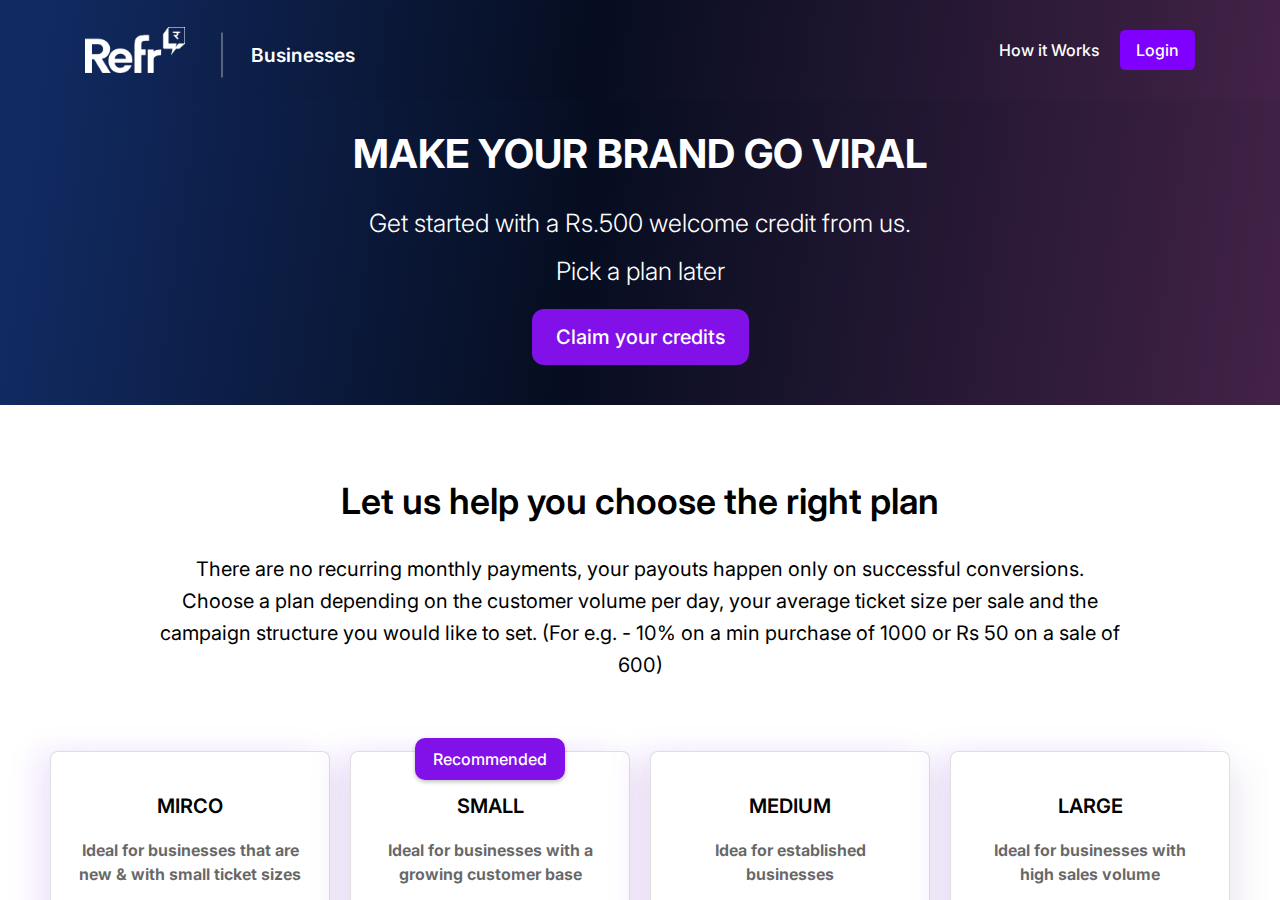
==== commit dc04cfbc: "main" ====
--- a/pricing/index.html
+++ b/pricing/index.html
@@ -88,34 +88,7 @@
     <div class="container2">
         <div class="row">
             <div class="header">
-                <!-- <div class="heading">
-                    <ul>
-                        <li><svg width="106" height="56" viewBox="0 0 106 56" fill="none"
-                                xmlns="http://www.w3.org/2000/svg">
-                                <path fill-rule="evenodd" clip-rule="evenodd"
-                                    d="M94.9948 7.43098L95.9694 8.40526L98.7899 11.2245C98.8405 11.2631 98.9025 11.2841 98.9662 11.2841C99.0299 11.2841 99.0918 11.2631 99.1424 11.2245L99.8683 10.4989C99.907 10.4483 99.9279 10.3864 99.9279 10.3227C99.9279 10.2591 99.907 10.1971 99.8683 10.1465L98.0433 8.32235C98.3608 8.22893 98.6559 8.07156 98.9103 7.85992C99.1647 7.64828 99.3731 7.38685 99.5227 7.09171C99.6723 6.79657 99.7598 6.47396 99.78 6.14372C99.8003 5.81349 99.7527 5.48262 99.6402 5.17146H101.133C101.166 5.17146 101.198 5.16502 101.229 5.15252C101.259 5.14002 101.286 5.1217 101.309 5.0986C101.332 5.0755 101.351 5.04808 101.363 5.0179C101.376 4.98772 101.382 4.95537 101.382 4.92271V3.90696C101.382 3.84099 101.356 3.77771 101.309 3.73106C101.263 3.68441 101.199 3.6582 101.133 3.6582H94.6629C94.5969 3.6582 94.5336 3.68441 94.487 3.73106C94.4403 3.77771 94.4141 3.84099 94.4141 3.90696V4.86052C94.4141 4.92649 94.4403 4.98976 94.487 5.03641C94.5336 5.08306 94.5969 5.10927 94.6629 5.10927H97.4212C97.6265 5.14122 97.8136 5.24549 97.9487 5.40324C98.0839 5.561 98.1582 5.76185 98.1582 5.96954C98.1582 6.17724 98.0839 6.37809 97.9487 6.53585C97.8136 6.6936 97.6265 6.79787 97.4212 6.82982H95.2436C95.174 6.82999 95.106 6.85075 95.0482 6.88949C94.9904 6.92822 94.9453 6.98319 94.9187 7.04748C94.8921 7.11177 94.8851 7.18249 94.8986 7.25074C94.9122 7.31898 94.9456 7.3817 94.9948 7.43098Z"
-                                    fill="white" />
-                                <path fill-rule="evenodd" clip-rule="evenodd"
-                                    d="M104.983 16.3783L103.988 17.2904L103.843 17.4355L104.983 16.3783ZM88.7866 2.22001L89.2844 1.53594L89.5954 1.10062L88.7866 2.22001ZM105.813 16.2125L100.483 21.0632H97.3102L92.561 27.282L93.8883 21.0632H86.0906C85.7862 21.0632 85.4939 20.9438 85.2767 20.7305C85.0595 20.5173 84.9347 20.2273 84.9293 19.923V7.27802C84.897 6.99873 84.971 6.71753 85.1367 6.4903L89.6991 0.271439C89.7581 0.188774 89.8358 0.121253 89.926 0.0744113C90.0161 0.0275694 90.116 0.0027376 90.2176 0.00195312H105.357C105.527 0.00195313 105.691 0.0696582 105.811 0.190172C105.932 0.310686 106 0.474135 106 0.644568V15.7771C106.004 15.8622 105.989 15.9471 105.957 16.0259C105.925 16.1048 105.876 16.1755 105.813 16.2332V16.2125ZM97.8079 16.3783L97.953 15.9222H90.2383C90.1833 15.9222 90.1306 15.9004 90.0917 15.8615C90.0528 15.8226 90.0309 15.7699 90.0309 15.7149V0.623842C90.0309 0.596619 90.0363 0.569662 90.0467 0.544512C90.0572 0.519361 90.0724 0.49651 90.0917 0.477261C90.1109 0.458012 90.1338 0.442743 90.159 0.432325C90.1841 0.421908 90.2111 0.416545 90.2383 0.416545H105.336C105.365 0.413639 105.394 0.416844 105.422 0.425952C105.449 0.43506 105.475 0.449869 105.496 0.469416C105.518 0.488963 105.535 0.512811 105.547 0.539415C105.558 0.566019 105.564 0.594784 105.564 0.623842V15.7149C105.564 15.744 105.558 15.7728 105.547 15.7994C105.535 15.826 105.518 15.8498 105.496 15.8694C105.475 15.8889 105.449 15.9037 105.422 15.9128C105.394 15.9219 105.365 15.9251 105.336 15.9222H99.778L99.4255 16.3783L98.8033 17.166L96.7295 19.6743L97.4968 17.166L97.8079 16.3783Z"
-                                    fill="white" />
-                                <path fill-rule="evenodd" clip-rule="evenodd"
-                                    d="M7.83914 40.4842V55.9484H0V17.1427H14.2888C18.0474 16.8972 21.7576 18.0987 24.658 20.5009C25.8265 21.5399 26.7573 22.8183 27.3872 24.2492C28.017 25.68 28.3311 27.2297 28.308 28.7927C28.3039 31.2524 27.5198 33.6474 26.0682 35.6335C24.3495 37.8959 21.8515 39.4398 19.0586 39.9659L28.9716 55.9277H19.6808L10.39 40.4635L7.83914 40.4842ZM7.83914 23.1336V34.5763H14.2888C15.93 34.6863 17.5481 34.1423 18.789 33.063C19.8093 31.9228 20.3733 30.4468 20.3733 28.9171C20.3733 27.3874 19.8093 25.9114 18.789 24.7712C17.5513 23.6845 15.9329 23.1328 14.2888 23.2372L7.83914 23.1336Z"
-                                    fill="white" />
-                                <path fill-rule="evenodd" clip-rule="evenodd"
-                                    d="M39.8321 55.9889C38.0461 56.0571 36.2655 55.7512 34.6047 55.0908C32.9439 54.4303 31.4398 53.4299 30.1887 52.1539C28.9283 50.7948 27.951 49.1986 27.3137 47.4584C26.6764 45.7181 26.3918 43.8684 26.4766 42.0172C26.3885 40.1701 26.6736 38.3242 27.315 36.5897C27.9563 34.8552 28.9408 33.2677 30.2095 31.9219C31.4764 30.6583 32.9903 29.6694 34.6566 29.0167C36.3229 28.364 38.1059 28.0616 39.8943 28.1284C41.6863 28.062 43.4734 28.3542 45.1508 28.9879C46.8282 29.6215 48.362 30.5838 49.6622 31.8182C50.9458 33.1058 51.9478 34.6459 52.6047 36.3409C53.2616 38.0359 53.559 39.8488 53.478 41.6648C53.4861 42.5536 53.4167 43.4414 53.2706 44.3181H33.5276C33.6381 45.8946 34.3333 47.3731 35.4771 48.4641C36.6572 49.5584 38.2235 50.1399 39.8321 50.081C40.8981 50.1343 41.9575 49.8865 42.8892 49.3659C43.8208 48.8453 44.5869 48.073 45.0997 47.1374H52.6278C51.8438 49.6554 50.2465 51.8426 48.086 53.3562C45.6977 55.0314 42.8314 55.8895 39.9151 55.8023L39.8321 55.9889ZM46.4062 39.8613C46.384 39.0401 46.1877 38.2329 45.8302 37.4932C45.4727 36.7535 44.9622 36.0981 44.3324 35.5703C43.1097 34.4915 41.5247 33.914 39.8943 33.9534C38.3003 33.9077 36.7517 34.4882 35.5807 35.5703C34.3911 36.7014 33.654 38.2267 33.5069 39.8613H46.4062Z"
-                                    fill="white" />
-                                <path fill-rule="evenodd" clip-rule="evenodd"
-                                    d="M63.5596 35.5562V55.9541H55.7827V23.4294C55.6499 21.9421 55.8447 20.4438 56.3535 19.0399C56.8622 17.636 57.6726 16.3606 58.7276 15.3034C61.4251 13.3814 64.7172 12.478 68.0184 12.7537H72.332V19.2835H68.0184C66.7923 19.1646 65.5657 19.5043 64.5758 20.2371C64.1963 20.6668 63.91 21.1705 63.7351 21.7164C63.5602 22.2623 63.5004 22.8385 63.5596 23.4087V29.1508H68.4539V35.5355L63.5596 35.5562Z"
-                                    fill="white" />
-                                <path fill-rule="evenodd" clip-rule="evenodd"
-                                    d="M77.5342 29.3301V31.403C79.2347 29.641 82.5529 29.3301 85.954 29.3301V35.6733C83.1958 35.6733 77.6586 36.4818 77.6586 40.1509V55.9468H70.7734V29.3301H77.5342Z"
-                                    fill="white" />
-                            </svg></li>
-                        <li class="ver_line"></li>
-                        <li class="bussiness">Bussiness</li>
-                    </ul>
-
-                </div> -->
+
                 <header>
                     <div class="container">
                         <div class="row ">
@@ -132,34 +105,30 @@
                                                         <div class="triangle"></div>
                                                         <ul class="myul d-flex flex-column">
                                                             <li class="d-flex align-items-center gap-2">
-                                                                <a href="../offlinemerchant.html" class="d-flex ">
+                                                                <a href="https://refr.club/offline-merchant"
+                                                                    class="d-flex ">
                                                                     <img width="50px" class="mr-2"
-                                                                        style="max-width:60px !important;"
-                                                                        src="../assets/images/offlinestore.svg">
+                                                                        style="max-width:50px !important;"
+                                                                        src="./assets/images/offlinestore.svg">
                                                                     <div>
                                                                         <h6 class="m-0">Offline</h6>
                                                                         <small class="text-dark "
-                                                                            style="font-size:12px">Lorem ipsum
-                                                                            dolor, sit amet
-                                                                            consectetur adipisicing
-                                                                            elit.
-                                                                            Numquam similique cupiditate ea!</small>
+                                                                            style="font-size:12px">Experience
+                                                                            Refr for offline stores</small>
                                                                     </div>
                                                                 </a>
                                                             </li>
                                                             <li class="d-flex align-items-center gap-2">
-                                                                <a href="../merchant.html" class="d-flex ">
+                                                                <a href="https://refr.club/online-merchant"
+                                                                    class="d-flex ">
                                                                     <img width="50px" class="mr-2"
-                                                                        style="max-width:60px !important;"
-                                                                        src="../assets/images/onlinestore.svg">
+                                                                        style="max-width:50px !important;"
+                                                                        src="./assets/images/onlinestore.svg">
                                                                     <div>
-                                                                        <h6 class="m-0">Offline</h6>
+                                                                        <h6 class="m-0">Online</h6>
                                                                         <small class="text-dark "
-                                                                            style="font-size:12px">Lorem ipsum
-                                                                            dolor, sit amet
-                                                                            consectetur adipisicing
-                                                                            elit.
-                                                                            Numquam similique cupiditate ea!</small>
+                                                                            style="font-size:12px">LExperience
+                                                                            Refr for offline stores</small>
                                                                     </div>
                                                                 </a>
                                                             </li>
@@ -171,25 +140,33 @@
                                             </li>
 
                                         </ul>
-                                        <a href="../index.html">
-                                            <img style="max-width:80px ;" width="150px" src="../assets/images/logo.png"
+                                        <a href="https://refr.club/business/">
+                                            <img style="max-width:80px ;" width="150px" src="assets/images/logo.png"
                                                 alt="logo" />
                                         </a>
                                     </div>
                                     <div class="menu" style="height:60px ;    display: flex;
-                                    align-items: center;">
+                                            align-items: center;">
                                         <a class="menulinks" href="javascript:void(0)"><i></i></a>
                                         <ul class="mainmenu">
-                                            <li class="d-block d-sm-none"><a href="./merchant.html">Online</a></li>
-                                            <li class="d-block d-sm-none"><a href="./offlinemerchant.html">Ofline</a>
+                                            <li class="d-block d-sm-none" style="border-bottom: none;">
+                                                <a href="https://refr.club/business/">
+                                                    <img style="max-width:100% ;" width="100px"
+                                                        src="assets/images/Refr-logo/Refr_Logo-02.png" alt="logo" />
+                                                </a>
                                             </li>
-                                            <li><a href="https://biz.refr.club"> Download the app</a></li>
+                                            <li class="d-block d-sm-none"><a
+                                                    href="https://refr.club/online-merchant">Online</a>
+                                            </li>
+                                            <li class="d-block d-sm-none"><a
+                                                    href="https://refr.club/offline-merchant">Ofline</a>
+                                            </li>
+                                            <li><a href="#an-banner0"> How it Works</a></li>
+                                            <!-- <li><a class="download_app" href="https://biz.refr.club"> Download the app</a></li> -->
                                             <li class="d-block d-sm-none"><a href="https://biz.refr.club">Refr for
                                                     customers</a>
                                             </li>
-                                            <li><a href="#an-banner0"><i class="fa fa-info"></i> How it Works</a></li>
-                                            <li><a href="https://biz.refr.club"><i class="fa fa-user bordicon"></i>
-                                                    Login</a></li>
+                                            <li><a href="https://biz.refr.club">Login</a></li>
                                         </ul>
                                     </div>
                                 </div>
@@ -204,824 +181,984 @@
                     <p class="mt get_started">Pick a plan later</p>
 
                     <div class="get_credits">
-                        <a href="">Claim your credits</a>
-
-                    </div>
-                </div>
-
-                <div class="cards_section">
-                    <div class="card">
-                        <div class="para">mirco</div>
-                        <p class="second_heading">Small 501-1000 customer database 201-400 monthly orders. On Tier 2 you
-                            can send up to 100
-                            codes
+                        <a href="https://biz.refr.club/">Claim your credits</a>
+
+                    </div>
+                </div>
+
+            </div>
+
+
+
+            <div class="pt_1">
+                <p class="choose">Let us help you choose the right plan</p>
+                <p class="correct">There
+                    are no recurring monthly payments, your payouts happen only on successful conversions. Choose
+                    a plan depending
+                    on the customer volume per day, your average ticket size per sale and the campaign structure you
+                    would like to set. (For
+                    e.g. - 10% on a min purchase of 1000 or Rs 50 on a sale of 600)
+                </p>
+            </div>
+
+            <div class="cards_section">
+                <div class="card">
+                    <div class="para">mirco</div>
+                    <p class="second_heading">Ideal for businesses that are new & with small ticket sizes
+
+                    </p>
+                    <p class="money">₹ 3000</p>
+                </div>
+                <div class="card">
+                    <div class="para">small</div>
+                    <p class="second_heading">Ideal for businesses with a growing customer base
+                    </p>
+                    <p class="money">₹ 5000</p>
+
+                    <div class="recommended">
+                        <button>Recommended</button>
+                    </div>
+                </div>
+                <div class="card">
+                    <div class="para">medium</div>
+                    <p class="second_heading">Idea for established businesses
+                    </p>
+                    <p class="money">₹ 10,000</p>
+                </div>
+                <div class="card">
+                    <div class="para">large</div>
+                    <p class="second_heading">Ideal for businesses with high sales volume
+                    </p>
+                    <p class="money">₹ 15,000</p>
+                </div>
+            </div>
+
+            <div class="mt_2">
+                <div class="custom">
+                    <p class="custom_pricing">Custom Pricing</p>
+                    <p class="plns">Our plans are designed to cover most businesses. We design custom pricing
+                        packages for larger
+                        or small businesses
+                        depending on payment volume, customer numbers, your history as a Refr Seller & more.</p>
+                    <div class="contact_sales">
+                        <a href="https://refr.club/contact-us"><svg width="25" height="24" viewBox="0 0 25 24"
+                                fill="none" xmlns="http://www.w3.org/2000/svg">
+                                <g clip-path="url(#clip0_171_18667)">
+                                    <path
+                                        d="M15.5475 5C16.5242 5.19057 17.4219 5.66826 18.1256 6.37194C18.8292 7.07561 19.3069 7.97326 19.4975 8.95L15.5475 5ZM15.5475 1C17.5768 1.22544 19.4691 2.13417 20.9137 3.57701C22.3584 5.01984 23.2695 6.91101 23.4975 8.94L15.5475 1ZM22.4975 16.92V19.92C22.4986 20.1985 22.4416 20.4742 22.33 20.7293C22.2184 20.9845 22.0548 21.2136 21.8496 21.4019C21.6443 21.5901 21.4021 21.7335 21.1382 21.8227C20.8744 21.9119 20.5949 21.9451 20.3175 21.92C17.2403 21.5856 14.2845 20.5341 11.6875 18.85C9.27132 17.3147 7.22283 15.2662 5.68749 12.85C3.99747 10.2412 2.94573 7.27099 2.61749 4.18C2.5925 3.90347 2.62537 3.62476 2.71399 3.36162C2.80262 3.09849 2.94506 2.85669 3.13226 2.65162C3.31945 2.44655 3.5473 2.28271 3.80128 2.17052C4.05527 2.05833 4.32983 2.00026 4.60749 2H7.60749C8.0928 1.99522 8.56328 2.16708 8.93125 2.48353C9.29922 2.79999 9.53957 3.23945 9.60749 3.72C9.73411 4.68007 9.96894 5.62273 10.3075 6.53C10.442 6.88792 10.4712 7.27691 10.3914 7.65088C10.3116 8.02485 10.1264 8.36811 9.85749 8.64L8.58749 9.91C10.011 12.4135 12.0839 14.4864 14.5875 15.91L15.8575 14.64C16.1294 14.3711 16.4726 14.1858 16.8466 14.1061C17.2206 14.0263 17.6096 14.0555 17.9675 14.19C18.8748 14.5286 19.8174 14.7634 20.7775 14.89C21.2633 14.9585 21.7069 15.2032 22.024 15.5775C22.3412 15.9518 22.5097 16.4296 22.4975 16.92Z"
+                                        stroke="white" stroke-width="2" stroke-linecap="round"
+                                        stroke-linejoin="round" />
+                                </g>
+                                <defs>
+                                    <clipPath id="clip0_171_18667">
+                                        <rect width="24" height="24" fill="white" transform="translate(0.5)" />
+                                    </clipPath>
+                                </defs>
+                            </svg>
+                            Contact sales</a>
+                    </div>
+
+                </div>
+            </div>
+
+            <div class="features_section">
+                <div class="fff">
+                    <p class="feature">With every account there is so much you get</p>
+
+                </div>
+
+                <div class="main_div">
+
+                    <div class="left_div">
+                        <div class="left_content">
+                            <svg width="24" height="24" viewBox="0 0 24 24" fill="none"
+                                xmlns="http://www.w3.org/2000/svg">
+                                <path d="M4.125 13.125L9.375 18.375L19.875 7.125" stroke="#8000FF" stroke-width="1.5"
+                                    stroke-linecap="round" stroke-linejoin="round" />
+                            </svg>
+                            <p class="main_content">Store featured on Refr Superapp</p>
+                        </div>
+                        <div class="left_content">
+                            <svg width="24" height="24" viewBox="0 0 24 24" fill="none"
+                                xmlns="http://www.w3.org/2000/svg">
+                                <path d="M4.125 13.125L9.375 18.375L19.875 7.125" stroke="#8000FF" stroke-width="1.5"
+                                    stroke-linecap="round" stroke-linejoin="round" />
+                            </svg>
+                            <p class="main_content">Store profiling</p>
+                        </div>
+                        <div class="left_content">
+                            <svg width="24" height="24" viewBox="0 0 24 24" fill="none"
+                                xmlns="http://www.w3.org/2000/svg">
+                                <path d="M4.125 13.125L9.375 18.375L19.875 7.125" stroke="#8000FF" stroke-width="1.5"
+                                    stroke-linecap="round" stroke-linejoin="round" />
+                            </svg>
+                            <p class="main_content">In - store photography</p>
+                        </div>
+                        <div class="left_content">
+                            <svg width="24" height="24" viewBox="0 0 24 24" fill="none"
+                                xmlns="http://www.w3.org/2000/svg">
+                                <path d="M4.125 13.125L9.375 18.375L19.875 7.125" stroke="#8000FF" stroke-width="1.5"
+                                    stroke-linecap="round" stroke-linejoin="round" />
+                            </svg>
+                            <p class="main_content">POS merchandise</p>
+                        </div>
+                        <div class="left_content">
+                            <svg width="24" height="24" viewBox="0 0 24 24" fill="none"
+                                xmlns="http://www.w3.org/2000/svg">
+                                <path d="M4.125 13.125L9.375 18.375L19.875 7.125" stroke="#8000FF" stroke-width="1.5"
+                                    stroke-linecap="round" stroke-linejoin="round" />
+                            </svg>
+                            <p class="main_content">Packaging merchandise</p>
+                        </div>
+                        <div class="left_content">
+                            <svg width="24" height="24" viewBox="0 0 24 24" fill="none"
+                                xmlns="http://www.w3.org/2000/svg">
+                                <path d="M4.125 13.125L9.375 18.375L19.875 7.125" stroke="#8000FF" stroke-width="1.5"
+                                    stroke-linecap="round" stroke-linejoin="round" />
+                            </svg>
+                            <p class="main_content">In-store ordering</p>
+                        </div>
+                        <div class="left_content">
+                            <svg width="24" height="24" viewBox="0 0 24 24" fill="none"
+                                xmlns="http://www.w3.org/2000/svg">
+                                <path d="M4.125 13.125L9.375 18.375L19.875 7.125" stroke="#8000FF" stroke-width="1.5"
+                                    stroke-linecap="round" stroke-linejoin="round" />
+                            </svg>
+                            <p class="main_content">Personal account manager</p>
+                        </div>
+                        <div class="left_content">
+                            <svg width="24" height="24" viewBox="0 0 24 24" fill="none"
+                                xmlns="http://www.w3.org/2000/svg">
+                                <path d="M4.125 13.125L9.375 18.375L19.875 7.125" stroke="#8000FF" stroke-width="1.5"
+                                    stroke-linecap="round" stroke-linejoin="round" />
+                            </svg>
+                            <p class="main_content">Integrated logistics</p>
+                        </div>
+                        <div class="left_content">
+                            <svg width="24" height="24" viewBox="0 0 24 24" fill="none"
+                                xmlns="http://www.w3.org/2000/svg">
+                                <path d="M4.125 13.125L9.375 18.375L19.875 7.125" stroke="#8000FF" stroke-width="1.5"
+                                    stroke-linecap="round" stroke-linejoin="round" />
+                            </svg>
+                            <p class="main_content">Customer engagement</p>
+                        </div>
+                        <div class="left_content">
+                            <svg width="24" height="24" viewBox="0 0 24 24" fill="none"
+                                xmlns="http://www.w3.org/2000/svg">
+                                <path d="M4.125 13.125L9.375 18.375L19.875 7.125" stroke="#8000FF" stroke-width="1.5"
+                                    stroke-linecap="round" stroke-linejoin="round" />
+                            </svg>
+                            <p class="main_content">Accept payments</p>
+                        </div>
+                    </div>
+
+                    <div class="left_div">
+                        <div class="left_content">
+                            <svg width="24" height="24" viewBox="0 0 24 24" fill="none"
+                                xmlns="http://www.w3.org/2000/svg">
+                                <path d="M4.125 13.125L9.375 18.375L19.875 7.125" stroke="#8000FF" stroke-width="1.5"
+                                    stroke-linecap="round" stroke-linejoin="round" />
+                            </svg>
+                            <p class="main_content">Custom Dashboard integration</p>
+                        </div>
+                        <div class="left_content">
+                            <svg width="24" height="24" viewBox="0 0 24 24" fill="none"
+                                xmlns="http://www.w3.org/2000/svg">
+                                <path d="M4.125 13.125L9.375 18.375L19.875 7.125" stroke="#8000FF" stroke-width="1.5"
+                                    stroke-linecap="round" stroke-linejoin="round" />
+                            </svg>
+                            <p class="main_content">Sales & Campaign performance data</p>
+                        </div>
+                        <div class="left_content">
+                            <svg width="24" height="24" viewBox="0 0 24 24" fill="none"
+                                xmlns="http://www.w3.org/2000/svg">
+                                <path d="M4.125 13.125L9.375 18.375L19.875 7.125" stroke="#8000FF" stroke-width="1.5"
+                                    stroke-linecap="round" stroke-linejoin="round" />
+                            </svg>
+                            <p class="main_content">Unlimited orders & enquires</p>
+                        </div>
+                        <div class="left_content">
+                            <svg width="24" height="24" viewBox="0 0 24 24" fill="none"
+                                xmlns="http://www.w3.org/2000/svg">
+                                <path d="M4.125 13.125L9.375 18.375L19.875 7.125" stroke="#8000FF" stroke-width="1.5"
+                                    stroke-linecap="round" stroke-linejoin="round" />
+                            </svg>
+                            <p class="main_content">Sync your contacts</p>
+                        </div>
+                        <div class="left_content">
+                            <svg width="24" height="24" viewBox="0 0 24 24" fill="none"
+                                xmlns="http://www.w3.org/2000/svg">
+                                <path d="M4.125 13.125L9.375 18.375L19.875 7.125" stroke="#8000FF" stroke-width="1.5"
+                                    stroke-linecap="round" stroke-linejoin="round" />
+                            </svg>
+                            <p class="main_content">Advocacy engine</p>
+                        </div>
+                        <div class="left_content">
+                            <svg width="24" height="24" viewBox="0 0 24 24" fill="none"
+                                xmlns="http://www.w3.org/2000/svg">
+                                <path d="M4.125 13.125L9.375 18.375L19.875 7.125" stroke="#8000FF" stroke-width="1.5"
+                                    stroke-linecap="round" stroke-linejoin="round" />
+                            </svg>
+                            <p class="main_content">Reports</p>
+                        </div>
+                        <div class="left_content">
+                            <svg width="30" height="30" viewBox="0 0 24 24" fill="none"
+                                xmlns="http://www.w3.org/2000/svg">
+                                <path d="M4.125 13.125L9.375 18.375L19.875 7.125" stroke="#8000FF" stroke-width="1.5"
+                                    stroke-linecap="round" stroke-linejoin="round" />
+                            </svg>
+                            <p class="main_content">Direct communication on all platforms with your customers</p>
+                        </div>
+                        <div class="left_content">
+                            <svg width="24" height="24" viewBox="0 0 24 24" fill="none"
+                                xmlns="http://www.w3.org/2000/svg">
+                                <path d="M4.125 13.125L9.375 18.375L19.875 7.125" stroke="#8000FF" stroke-width="1.5"
+                                    stroke-linecap="round" stroke-linejoin="round" />
+                            </svg>
+                            <p class="main_content">Online ordering</p>
+                        </div>
+                        <div class="left_content">
+                            <svg width="24" height="24" viewBox="0 0 24 24" fill="none"
+                                xmlns="http://www.w3.org/2000/svg">
+                                <path d="M4.125 13.125L9.375 18.375L19.875 7.125" stroke="#8000FF" stroke-width="1.5"
+                                    stroke-linecap="round" stroke-linejoin="round" />
+                            </svg>
+                            <p class="main_content">Bulk Product upload</p>
+                        </div>
+
+
+
+                    </div>
+
+                </div>
+
+            </div>
+
+            <div class="box">
+                <div class="few_words">
+                    <p>A Few Words On Our Pricing</p>
+                </div>
+
+                <div class="pricing_cards">
+                    <div class="price_card">
+                        <div class="img">
+                            <svg width="50" height="50" viewBox="0 0 72 72" fill="none"
+                                xmlns="http://www.w3.org/2000/svg">
+                                <path
+                                    d="M71.99 40.0768C71.7982 40.1412 71.8156 40.3343 71.7707 40.481C71.1527 42.3967 69.2513 43.3906 67.4671 43.1563C65.6828 42.922 64.2425 41.8174 63.931 39.7446C63.7117 38.2873 63.4998 36.8325 63.283 35.3675C63.2506 35.1383 63.2083 34.9117 63.1684 34.6826C63.0912 34.6826 63.0413 34.6826 63.0114 34.7058C62.665 34.9632 62.356 35.643 62.0744 35.5014C61.438 35.1506 60.8827 34.6613 60.4472 34.0672C60.2727 33.8406 60.5194 33.7299 60.6316 33.6192C61.1673 33.0914 61.7081 32.5635 62.2738 32.0743C62.447 31.9483 62.5769 31.7686 62.6445 31.5611C62.7122 31.3537 62.7141 31.1294 62.6501 30.9208C62.4756 30.1072 62.4009 29.2704 62.2788 28.364C61.1624 29.2008 60.2852 30.1844 59.3656 31.1294C58.4461 32.0743 58.4611 32.0614 57.5814 31.1294C57.3322 30.8513 56.774 30.774 56.8014 30.3389C56.8238 29.9733 57.3322 29.8909 57.5764 29.6154C58.0748 29.0618 58.5857 28.534 59.114 28.0216C59.3906 27.7641 59.4803 27.5787 59.1488 27.2491C56.9983 25.1507 54.8701 23.029 52.732 20.9151L52.5401 20.7169C50.0207 18.1627 47.4888 15.6188 44.9919 13.0414C44.5309 12.565 44.2642 12.5496 43.8057 13.0414C42.4251 14.5193 41.0296 15.9869 39.5394 17.3516C39.2678 17.6091 39.1232 17.6091 38.889 17.3387C38.4953 16.8881 37.81 16.5045 37.7377 16.0127C37.6654 15.5209 38.4105 15.1167 38.8167 14.7021C40.3418 13.1392 41.8894 11.5995 43.4344 10.0675C44.0449 9.45982 44.7352 9.46755 45.3682 10.0675C45.403 10.0984 45.433 10.1344 45.4654 10.1653C47.6508 12.3719 49.8064 14.612 52.0267 16.7774C53.6565 18.3377 55.1966 20.0242 56.8487 21.5691C58.2218 22.8565 59.4952 24.2521 60.8359 25.5832C61.2085 25.9246 61.6004 26.2427 62.0096 26.5359C61.7854 25.1017 61.6907 23.8041 61.3642 22.5244C61.1451 21.4991 60.9787 20.4626 60.8658 19.4192C60.6341 17.846 60.3948 16.2753 60.1955 14.6995C60.1859 14.5532 60.1346 14.413 60.0482 14.2967C59.9617 14.1803 59.8439 14.0929 59.7095 14.0455C59.1804 13.7707 58.7269 13.3622 58.3914 12.858C58.0558 12.3537 57.8489 11.7701 57.7899 11.1612C57.731 10.5523 57.8218 9.93783 58.0541 9.37489C58.2863 8.81194 58.6524 8.31873 59.1184 7.94103C59.5844 7.56332 60.1352 7.31335 60.7196 7.21433C61.3041 7.1153 61.9033 7.17041 62.4617 7.37456C63.02 7.57871 63.5194 7.92527 63.9135 8.38209C64.3076 8.83891 64.5836 9.39118 64.7159 9.98766C64.8841 10.7236 64.8194 11.4958 64.5315 12.1909C64.2435 12.8861 63.7474 13.4675 63.1161 13.8499C62.7223 14.0867 62.6177 14.2824 62.68 14.7665C63.3603 19.3445 64.0057 23.9276 64.6736 28.5082C64.7134 28.7811 64.7683 29.0515 64.8256 29.3759C66.4728 28.0216 67.8384 26.4355 69.3112 24.9601C69.5304 24.7413 69.4657 24.4889 69.4407 24.2392C69.1566 21.5185 68.8709 18.7969 68.5835 16.0745C68.1947 12.4698 67.7861 8.86505 67.4123 5.26032C67.3699 4.83033 67.2602 4.67327 66.8241 4.62692C60.5859 3.94889 54.3493 3.25541 48.1143 2.54648C47.8414 2.49698 47.5607 2.52044 47.299 2.61463C47.0373 2.70882 46.8033 2.87061 46.6191 3.08461C44.638 5.13416 42.6444 7.12705 40.6508 9.13025C40.4834 9.28285 40.3051 9.42228 40.1175 9.54737C39.7786 9.80485 39.4995 10.4949 39.1855 10.3198C38.6124 10.0005 38.1888 9.3903 37.7178 8.88049C37.5583 8.70541 37.7651 8.58439 37.8673 8.48397C40.1416 6.21815 42.421 3.9549 44.7053 1.69422C45.244 1.09893 45.8183 0.539104 46.4248 0.0180235H47.7854C47.8203 0.118441 47.9 0.141613 47.9947 0.151912C51.8673 0.57418 55.7406 1.00331 59.6148 1.43931L68.3941 2.42031C69.0071 2.48726 69.4258 2.82713 69.523 3.45023C69.7248 4.73764 69.8943 6.02504 70.0538 7.31244C70.6518 12.1144 71.0979 16.937 71.6337 21.7494C71.7309 22.6171 71.6985 23.5105 72 24.3499V25.6141C71.4138 26.3841 70.745 27.0829 70.0064 27.6972C69.7198 27.9366 69.6276 28.1246 69.7223 28.4438C69.8669 28.9588 70.0637 29.4403 70.1759 29.9501C70.44 31.1319 70.6469 32.3292 70.9235 33.5111C71.2898 35.1409 71.5091 36.8042 72 38.4032L71.99 40.0768ZM67.6889 30.0351C66.8565 30.8075 66.1937 31.6392 65.3663 32.2726C65.162 32.4296 65.2617 32.6459 65.2841 32.8519C65.4401 34.0905 65.6563 35.3203 65.932 36.5364C66.1264 37.52 66.1987 38.5268 66.398 39.5078C66.4384 39.7148 66.518 39.9116 66.6324 40.0866C66.7468 40.2617 66.8936 40.4116 67.0644 40.5277C67.2351 40.6439 67.4265 40.7238 67.6273 40.7631C67.8282 40.8024 68.0346 40.8002 68.2346 40.7566C68.6487 40.667 69.0127 40.414 69.2491 40.0514C69.4855 39.6889 69.5757 39.2454 69.5005 38.8151C69.4357 38.4238 69.3435 38.0427 69.2638 37.6513C68.7455 35.1538 68.2296 32.6536 67.6889 30.0376V30.0351ZM61.1798 11.9909C61.9 11.9909 62.4258 11.4939 62.4258 10.8142C62.4207 10.6505 62.3843 10.4895 62.3189 10.3403C62.2535 10.1911 62.1602 10.0567 62.0445 9.94483C61.9288 9.83292 61.7929 9.74567 61.6445 9.68807C61.4961 9.63048 61.3382 9.60366 61.1798 9.60916C61.0216 9.60266 60.8638 9.63002 60.7163 9.68954C60.5688 9.74905 60.4347 9.83943 60.3227 9.95501C60.2106 10.0706 60.1228 10.2088 60.0649 10.3611C60.007 10.5134 59.9802 10.6764 59.9861 10.8399C59.9842 10.9987 60.0145 11.1561 60.0749 11.3022C60.1352 11.4482 60.2245 11.5796 60.3368 11.6879C60.4492 11.7963 60.5822 11.8792 60.7274 11.9313C60.8725 11.9835 61.0266 12.0038 61.1798 11.9909Z"
+                                    fill="#8214E7" />
+                                <path
+                                    d="M31.0417 0.0180235C31.3532 0.334724 31.7893 0.254905 32.1631 0.393944C34.2639 1.18441 35.9011 3.36527 35.9161 5.69289C35.9584 11.5016 35.9784 17.313 35.9161 23.1217C35.8762 26.3222 33.2472 28.7605 29.9702 28.8095C27.8844 28.8404 25.7986 28.8095 23.7128 28.8095C22.9777 28.8095 22.893 28.879 23.1845 29.5819C23.6555 30.7354 23.7028 31.979 23.9994 33.1686C24.1389 33.7299 24.0418 34.232 23.5758 34.5358C23.3404 34.7027 23.0597 34.7879 22.7743 34.7791C22.489 34.7703 22.2137 34.668 21.9884 34.4869C20.0446 33.0742 18.0959 31.6692 16.1422 30.272C15.5142 29.8214 14.8563 29.4094 14.2308 28.9537C13.9948 28.8137 13.72 28.7602 13.4508 28.8017C11.0685 28.8017 8.68864 28.7837 6.3063 28.8017C2.86986 28.8301 -0.0781625 26.2784 0.00158103 22.2849C0.106244 16.901 0.0265024 11.5094 0.0265024 6.12288C0.0265024 4.39776 0.569754 2.88378 1.80329 1.71997C2.62335 0.940476 3.62554 0.394777 4.71143 0.136464C4.78926 0.102684 4.86156 0.0566499 4.92574 0L31.0417 0.0180235ZM20.9168 30.738C20.9442 30.6685 20.9766 30.6247 20.9716 30.5887C20.8271 29.7853 20.6826 28.982 20.533 28.1786C20.3038 26.953 20.7224 26.4201 21.9385 26.4175C24.5227 26.4175 27.1044 26.4175 29.6886 26.4175C32.193 26.4175 33.6185 24.9447 33.6185 22.3802C33.6185 17.0898 33.6185 11.7986 33.6185 6.50653C33.6185 3.87508 32.2155 2.41516 29.6761 2.41516H6.29384C3.91649 2.41516 2.47861 3.89825 2.47861 6.34174C2.47861 11.7059 2.47861 17.0675 2.47861 22.4265C2.47861 24.955 3.90901 26.4175 6.37608 26.42C8.84314 26.4226 11.36 26.4381 13.852 26.42C14.531 26.3926 15.1975 26.6142 15.7335 27.0457C17.4006 28.3537 19.1649 29.5304 20.9168 30.738Z"
+                                    fill="#8214E7" />
+                                <path
+                                    d="M43.0631 27.6431C46.4214 27.6378 49.7269 28.5065 52.6747 30.169C54.0476 30.9831 55.3296 31.9511 56.4974 33.0553C58.7028 35.0456 60.0784 37.5715 61.1798 40.3343C62.7448 44.2531 62.7174 48.2158 61.6134 52.1938C61.1885 53.6425 60.582 55.0275 59.8092 56.3135C59.6447 56.5967 59.6273 56.777 59.8865 57.019C61.8178 58.8214 63.5896 60.7937 65.4934 62.6244C66.4902 63.577 67.4521 64.5606 68.4091 65.5493C69.8893 67.0788 69.9042 69.3446 68.5087 70.8483C67.8249 71.5655 66.8969 71.9785 65.9227 71.9992C64.9484 72.0199 64.0048 71.6466 63.293 70.959C62.1367 69.8441 61.0029 68.706 59.8665 67.5705C58.2069 65.9124 56.5497 64.2542 54.91 62.578C54.6483 62.3205 54.4838 62.3076 54.1773 62.5136C48.6451 66.1879 42.7566 66.9989 36.5241 64.7692C32.9905 63.5049 30.1795 61.2468 27.8022 58.2369C23.2917 52.5182 22.6089 43.1125 27.077 36.382C30.3016 31.5233 34.8345 28.6576 40.5337 27.8362C41.4333 27.7023 42.3404 27.6972 43.0631 27.6431ZM43.2275 63.577C44.3149 63.5924 45.4008 63.4888 46.4671 63.2681C51.3215 62.2768 55.2339 59.6633 57.6686 55.2707C61.0851 49.1195 60.9007 42.94 56.8064 37.0385C54.7617 34.0523 51.795 31.8732 48.3934 30.859C42.1161 28.9125 36.4967 30.2926 31.5626 34.6774C29.5142 36.4978 28.1461 38.8872 27.2714 41.4672C25.9456 45.3783 25.973 49.3229 27.7199 53.18C28.8289 55.6286 30.2119 57.7914 32.2753 59.532C35.4825 62.251 39.1332 63.5152 43.2275 63.577ZM65.8199 69.5866C66.082 69.5992 66.3417 69.5307 66.5659 69.3899C66.7901 69.2491 66.9685 69.0423 67.0783 68.7962C67.1942 68.5647 67.2369 68.3016 67.2002 68.0438C67.1635 67.786 67.0494 67.5466 66.874 67.3594C66.4052 66.8583 65.912 66.3822 65.3962 65.933C63.2606 63.8165 61.1599 61.6665 59.0392 59.5217C58.2916 58.7493 58.2791 58.7493 57.544 59.5706C57.1901 59.9723 56.455 60.1834 56.4924 60.7267C56.5298 61.27 57.24 61.4683 57.6213 61.8571C59.9704 64.2602 62.3261 66.6496 64.6885 69.0253C64.7708 69.1077 64.848 69.1927 64.9377 69.2648C65.1857 69.4764 65.4983 69.5904 65.8199 69.5866Z"
+                                    fill="#8214E7" />
+                                <path
+                                    d="M25.2005 71.9812C24.9022 71.9726 24.6181 71.8475 24.4056 71.631C23.7901 71.0517 23.1596 70.4801 22.5715 69.8776C20.1094 67.3955 17.6997 64.8567 15.1877 62.4312C13.7823 61.0743 12.4914 59.599 11.0535 58.2858C9.55087 56.9237 8.25504 55.3608 6.75985 54.0116C5.26466 52.6624 4.01866 51.1536 2.56833 49.8096C1.8631 49.1556 1.17033 48.4887 0.507457 47.7935C-0.155411 47.0983 -0.175348 46.4778 0.527392 45.7929C2.4213 43.9519 4.2255 42.0131 6.12688 40.1798C7.35045 39.0005 8.48679 37.7312 9.72531 36.5751C11.3177 35.0843 12.8303 33.5085 14.338 31.9275C14.6794 31.5671 14.9186 31.58 15.2201 31.9456C15.5964 32.4039 16.349 32.7618 16.334 33.269C16.334 33.7042 15.6662 34.1599 15.2351 34.5333C13.7225 35.8413 12.464 37.4222 10.9987 38.7637C9.53343 40.1051 8.22762 41.6526 6.75985 42.9992C5.58612 44.0652 4.53949 45.2599 3.39317 46.3464C3.06423 46.6606 2.98947 46.8485 3.35829 47.2167C5.70075 49.5546 7.98092 51.9647 10.3633 54.2588C11.4871 55.3428 12.5388 56.5015 13.6751 57.57C15.4195 59.205 17.0094 60.9996 18.7413 62.6372C20.1792 63.9967 21.4825 65.485 22.9278 66.8316C23.5957 67.4573 24.271 68.0752 24.889 68.755C25.1731 69.0691 25.3276 68.9815 25.5818 68.7241C27.0321 67.2487 28.5099 65.8042 29.9503 64.3211C30.2717 63.9941 30.4487 63.9916 30.7452 64.3211C31.0719 64.7399 31.4516 65.1114 31.8741 65.4257C32.0983 65.5673 32.056 65.642 31.8741 65.8248C31.0143 66.6539 30.187 67.519 29.3422 68.3636C28.2682 69.4321 27.1891 70.4929 26.1026 71.5589C25.9882 71.6893 25.8491 71.794 25.6939 71.8666C25.5388 71.9393 25.3708 71.9782 25.2005 71.9812Z"
+                                    fill="#8214E7" />
+                                <path
+                                    d="M14.1336 52.0265C14.0614 51.9647 13.9766 51.8977 13.8844 51.8256C12.3544 50.5151 12.322 50.4764 13.7399 49.1041C15.4369 47.4588 17.0667 45.7439 18.7438 44.078C19.1625 43.6635 19.6334 43.3056 20.0322 42.855C20.2365 42.631 20.3611 42.6568 20.5779 42.855C22.0357 44.1965 22.0731 44.2222 20.6701 45.592C18.8011 47.4201 16.972 49.2894 15.1454 51.1665C14.8228 51.471 14.4851 51.7581 14.1336 52.0265Z"
+                                    fill="#8214E7" />
+                                <path
+                                    d="M18.1706 40.5866C18.071 40.7051 17.9887 40.8158 17.8915 40.9136C15.5657 43.2704 13.2398 45.6264 10.914 47.9814C10.6025 48.2981 10.3383 48.3728 10.0243 47.9814C9.65553 47.5154 8.89548 47.173 8.92289 46.6529C8.94532 46.21 9.58825 45.7671 10.0119 45.3886C11.6018 43.9622 13.0023 42.3349 14.5423 40.8621C15.1205 40.3085 15.7036 39.7627 16.2668 39.1936C16.4337 39.0237 16.5683 38.8383 16.8125 39.1087C17.2013 39.5361 17.6124 39.9378 18.0087 40.3549C18.07 40.4263 18.1243 40.504 18.1706 40.5866Z"
+                                    fill="#8214E7" />
+                                <path
+                                    d="M17.919 55.7213C17.6698 55.6595 17.5626 55.4638 17.4206 55.3248C16.2219 54.1069 16.2144 54.0966 17.4206 52.8761C18.4173 51.8642 19.449 50.8833 20.4483 49.8714C20.6975 49.6139 20.8346 49.601 21.1012 49.8559C22.4868 51.1819 22.4917 51.1716 21.1511 52.562C20.1941 53.5533 19.2447 54.5523 18.2105 55.4587C18.1059 55.5565 18.0062 55.6389 17.919 55.7213Z"
+                                    fill="#8214E7" />
+                                <path
+                                    d="M21.6245 59.4779L21.4077 59.3054C19.8652 58.1056 19.8502 57.9356 21.1585 56.5736C21.6868 56.0277 22.2276 55.4973 22.736 54.9334C23.04 54.5961 23.2668 54.6347 23.5782 54.9334C24.9638 56.2569 24.9937 56.2749 23.6057 57.57C23.0225 58.1159 22.4419 58.6643 21.8812 59.2333C21.8114 59.3106 21.7267 59.3853 21.6245 59.4779Z"
+                                    fill="#8214E7" />
+                                <path
+                                    d="M27.6776 60.925C26.8602 61.5301 26.2247 62.4209 25.4124 63.1161C25.375 63.1496 25.2329 63.1033 25.1806 63.0518C24.742 62.614 24.3159 62.1635 23.8823 61.7206C23.7328 61.5661 23.7851 61.4451 23.9147 61.3138C24.5576 60.6572 25.1931 59.9955 25.8335 59.3363C25.9357 59.2308 26.0353 59.1638 26.1774 59.2977C26.6758 59.7612 27.072 60.3431 27.6726 60.7061C27.7075 60.7344 27.7797 60.7962 27.6776 60.925Z"
+                                    fill="#8214E7" />
+                                <path
+                                    d="M7.25824 14.4086C7.68686 13.8241 8.04072 13.4276 8.30487 12.9744C9.05247 11.687 10.1315 11.7952 11.0162 12.9899C11.7164 13.9374 12.4017 14.8978 13.1119 15.8711C13.169 15.8347 13.2216 15.7915 13.2689 15.7423C14.3928 14.079 15.5715 12.4517 16.6156 10.7395C17.5402 9.22294 18.36 9.30791 19.4665 10.6159C20.4907 11.8364 21.485 13.0826 22.4718 14.3391C22.9084 14.8745 23.3832 15.3754 23.8922 15.8376C24.2137 15.2506 24.5177 14.6918 24.8193 14.1305C25.5818 12.7221 26.292 11.2802 27.1144 9.91041C27.685 8.96289 28.2607 8.02308 28.7666 7.03951C28.936 6.70994 29.098 6.70221 29.407 6.86442C31.0542 7.73471 31.0592 7.72441 30.1546 9.4109C29.4419 10.7395 28.7915 12.1119 28.0015 13.389C26.9773 15.042 26.0927 16.7671 25.1507 18.4639C24.6274 19.4063 23.6032 19.4681 22.9079 18.6081C21.7815 17.2332 20.6776 15.835 19.5512 14.4575C19.1899 14.0172 18.7687 13.6284 18.4124 13.183C18.1632 12.8663 18.0286 12.9126 17.8267 13.2319C16.9961 14.5451 16.153 15.8488 15.2974 17.143C14.9292 17.6963 14.5341 18.23 14.1137 18.742C13.5729 19.4089 12.778 19.3445 12.2048 18.6081C11.4423 17.6297 10.6723 16.6564 9.93713 15.6574C9.66799 15.2918 9.50601 15.248 9.26678 15.6574C9.10989 15.9394 8.91805 16.1991 8.69612 16.4298C7.48252 17.6631 7.04642 19.1334 7.24329 20.8765C7.30559 21.4301 7.3953 21.6232 7.96596 21.618C11.2305 21.5897 14.495 21.6052 17.7595 21.6052C21.9958 21.6052 26.2322 21.6052 30.4686 21.6052C31.0218 21.6052 31.2162 21.7339 31.1913 22.3313C31.1564 24.0178 31.1913 24.0178 29.574 24.0178H6.51065C5.12759 24.0178 4.79367 23.6702 4.79367 22.2154C4.79367 17.0658 4.79367 11.9162 4.77623 6.76658C4.77623 6.12031 4.96312 5.99414 5.53877 6.00959C7.24827 6.04306 7.25077 6.00959 7.25077 7.81195L7.25824 14.4086Z"
+                                    fill="#8214E7" />
+                                <path
+                                    d="M43.235 32.3833C46.7238 32.4786 49.8164 33.5625 52.5526 35.867C54.748 37.7131 56.0413 40.0691 56.9833 42.7623C57.7204 44.8292 57.8691 47.071 57.4119 49.2225C56.7765 52.2582 55.5056 55.021 53.2329 57.14C51.0047 59.2631 48.1983 60.6266 45.1945 61.0453C42.1907 61.464 39.1349 60.9177 36.4419 59.4805C34.7997 58.5999 33.4789 57.3846 32.2055 56.0251C28.1959 51.7201 27.5181 43.8412 31.4155 38.483C33.9997 34.9581 37.486 32.8983 41.8096 32.4811C42.2158 32.4425 42.6245 32.4193 43.0307 32.3936C43.098 32.3833 43.1652 32.3833 43.235 32.3833ZM43.3148 34.8088C40.4764 34.7264 37.9744 35.7099 35.7167 37.3836C33.7032 38.8898 32.4422 41.0295 31.6772 43.3854C30.8481 45.883 30.9684 48.6128 32.0136 51.0223C33.7306 55.1703 36.6811 57.6859 40.92 58.5227C45.9787 59.5217 50.4194 57.4747 53.2703 53.337C56.1585 49.1453 55.6127 42.9271 52.6647 39.4331C50.1478 36.4489 47.0851 34.9375 43.3148 34.8165V34.8088Z"
+                                    fill="#8214E7" />
+                                <path
+                                    d="M42.9933 47.9737C42.0588 48.0201 41.1343 48.0046 40.2745 47.5515C40.2347 47.5283 40.1823 47.5309 40.145 47.5103C38.4803 46.5061 38.2785 44.8711 38.4006 43.1176C38.4953 41.7144 39.056 40.6072 40.3668 40.0279C40.5807 39.8974 40.8166 39.8101 41.062 39.7704C42.0264 39.7858 42.0812 39.2039 42.0588 38.4186C42.0015 37.2059 42.0439 37.2033 43.2201 37.2033C44.3963 37.2033 44.3639 37.2033 44.3639 38.3877C44.3664 38.4108 44.3664 38.4341 44.3639 38.4572C44.2617 39.2065 44.3639 39.6365 45.2984 39.7446C46.649 39.9069 47.753 41.2895 47.9249 42.6181C47.9723 43.0044 47.9474 43.2618 47.4639 43.2026C47.1472 43.1756 46.8288 43.1756 46.512 43.2026C46.031 43.2284 45.6074 43.2541 45.4429 42.5898C45.3557 42.2268 44.9645 42.044 44.5682 42.0414C43.7093 42.0414 42.8488 42.0414 41.9865 42.0414C41.8506 42.0408 41.7156 42.0652 41.5878 42.1135C40.9274 42.371 40.6683 43.2747 40.8751 44.5467C40.9798 45.2032 41.4134 45.5766 42.1211 45.5946C42.8687 45.6101 43.6163 45.5946 44.3639 45.5946C46.497 45.6332 47.9349 47.1189 47.9598 49.3126C48.0069 49.9433 47.9826 50.5776 47.8876 51.2025C47.7297 51.94 47.3484 52.6063 46.799 53.1046C46.2495 53.6028 45.5606 53.907 44.8324 53.973C44.4387 54.0219 44.3465 54.1584 44.3664 54.5266C44.3913 54.9926 44.3514 55.4638 44.3788 55.9299C44.4013 56.3109 44.2468 56.3882 43.9054 56.4036C42.0688 56.4757 42.0513 56.486 42.0638 54.6296C42.0638 54.1584 41.9367 54.0219 41.4832 53.9421C39.821 53.6537 38.7893 52.6109 38.4704 51.0455C38.3757 50.582 38.418 50.3194 38.9687 50.3812C39.2625 50.4005 39.5572 50.4005 39.8509 50.3812C40.3867 50.3683 40.9025 50.2859 41.0969 51.048C41.1991 51.4343 41.6352 51.5965 42.0488 51.599C42.8662 51.599 43.6811 51.6222 44.496 51.599C45.1937 51.5707 45.6099 51.1098 45.6323 50.376C45.6772 48.2827 45.6099 47.8733 42.9933 47.9737Z"
+                                    fill="#8214E7" />
+                            </svg>
+
+                        </div>
+                        <div class="secondary_text">
+                            <p>Our Pricing is transparent</p>
+                        </div>
+                        <div class="txts">
+                            <p>There’s no guessing with every transaction-what you see is what you pay and get paid.
+                                All the money you load goes into
+                                your Refr campaign wallet, You can log in and see your wallet balance at any time in
+                                your Dashboard</p>
+                        </div>
+                    </div>
+                    <div class="price_card">
+                        <div class="img">
+                            <svg width="50" height="50" viewBox="0 0 72 72" fill="none"
+                                xmlns="http://www.w3.org/2000/svg">
+                                <path
+                                    d="M2.90735 72C2.90735 71.9765 2.90735 71.9413 2.87997 71.9343C0.495546 71.1149 -0.00543097 69.4902 4.41779e-05 67.4594C0.0438453 49.1624 0.0538833 30.8662 0.0301576 12.5708C0.0116351 12.0322 0.0565782 11.4934 0.1643 10.9626C0.348437 10.2976 0.768545 9.69799 1.36672 9.24638C1.96489 8.79477 2.71168 8.5134 3.50414 8.44106C3.93904 8.40511 4.37578 8.38787 4.8127 8.38941C8.50112 8.38941 12.1886 8.38941 15.8752 8.38941C16.305 8.38941 16.6089 8.37298 16.8115 7.93394C17.6875 6.03694 19.3492 5.072 21.7391 5.05557C22.4208 5.05557 23.1079 5.05557 23.7868 5.05557C24.3617 5.05557 24.6656 4.82079 24.7231 4.28315C25.0324 1.59026 27.0555 0.0172477 30.2338 0.0336821C31.4301 0.0336821 32.6374 -0.0884026 33.8255 0.132288C34.9059 0.315432 35.886 0.798297 36.6147 1.50642C37.3434 2.21455 37.7803 3.1086 37.8579 4.05072C37.9428 4.90766 38.1153 5.04618 39.1227 5.05322C39.7523 5.05322 40.3792 5.05322 41.0089 5.05322C43.2948 5.10018 44.8853 6.05572 45.7668 7.84238C45.8208 8.01748 45.9473 8.16975 46.1226 8.27083C46.2978 8.3719 46.51 8.41488 46.7195 8.39176C50.4343 8.37532 54.1492 8.39176 57.8641 8.39176C58.4916 8.36503 59.1204 8.41563 59.7311 8.54201C60.5416 8.73497 61.2566 9.14922 61.7679 9.722C62.2792 10.2948 62.5589 10.9949 62.5645 11.7162C62.5919 14.5335 62.581 17.3509 62.5645 20.1518C62.5645 20.9124 62.08 21.3867 61.3518 21.3961C60.6236 21.4055 60.1117 20.9148 60.1089 20.1072C60.1089 17.4612 60.1089 14.8129 60.1089 12.167C60.1089 10.9438 59.6244 10.5235 58.1926 10.5235C56.7007 10.5235 56.7006 10.5235 56.7006 11.7538V26.0212C56.7099 26.256 56.7053 26.4911 56.687 26.7255C56.6764 26.9758 56.554 27.2129 56.345 27.3878C56.136 27.5626 55.8565 27.6618 55.5646 27.6646C55.2882 27.6953 55.0085 27.6359 54.7808 27.498C54.5531 27.3602 54.3942 27.154 54.3354 26.9204C54.261 26.6482 54.2306 26.3686 54.245 26.0893C54.245 21.1472 54.2314 16.2028 54.245 11.2607C54.245 10.6949 54.1109 10.4954 53.4019 10.5094C51.2118 10.5494 49.0218 10.5282 46.8481 10.5094C46.4348 10.5094 46.1528 10.5095 46.1281 11.0025C46.0378 12.9042 44.8743 13.8527 42.6459 13.8691C39.8345 13.8879 37.0202 13.8691 34.206 13.8691C29.481 13.8691 24.755 13.8691 20.0281 13.8691C17.7149 13.8691 16.6007 12.9676 16.4884 11.0001C16.4638 10.5752 16.2694 10.5024 15.8451 10.5048C13.551 10.5165 11.2542 10.5212 8.96012 10.5048C8.44545 10.5048 8.26752 10.6574 8.33048 11.0753C8.3387 11.1918 8.3387 11.3086 8.33048 11.4251V63.0151C8.33048 64.189 8.33048 64.189 9.69927 64.189C14.9992 64.189 20.2991 64.1772 25.5991 64.203C26.2807 64.203 26.6229 64.0246 26.883 63.4987C29.0731 59.0379 32.2706 55.1571 35.8349 51.4147C44.9373 41.8569 53.8727 32.1818 62.8684 22.5371C64.2208 21.0909 65.9263 20.4241 68.0698 20.8303C70.0217 21.1942 71.3056 22.2577 71.8203 23.9152C72.2884 25.4249 71.8203 26.7607 70.6705 27.9745C66.8242 32.055 63.0053 36.1565 59.1727 40.2511C52.42 47.4712 45.6774 54.6914 38.9448 61.9116C38.1645 62.7474 37.0914 63.2874 36.2072 64.0246C36.3249 64.2805 36.5795 64.1749 36.7547 64.1772C42.2463 64.1772 47.7351 64.1772 53.2267 64.1937C54.0479 64.1937 54.2314 63.9072 54.2286 63.2545C54.2067 58.336 54.2286 53.415 54.2286 48.4964C54.1962 48.2156 54.2259 47.932 54.3162 47.6606C54.3938 47.4323 54.5645 47.2355 54.7972 47.1062C55.0299 46.9769 55.3091 46.9237 55.5837 46.9563C55.8609 46.9633 56.1252 47.0586 56.3251 47.2235C56.525 47.3884 56.6461 47.6111 56.6651 47.8484C56.6916 48.0581 56.6989 48.2693 56.687 48.48C56.687 53.3994 56.687 58.3187 56.687 63.2381C56.687 65.3253 55.5618 66.2902 53.1445 66.2902C46.6693 66.2902 40.1903 66.2902 33.7078 66.2902C33.4253 66.2788 33.1429 66.3155 32.877 66.3981C32.611 66.4807 32.3668 66.6076 32.1583 66.7715C31.671 67.1472 31.1564 67.497 30.6335 67.8351C28.8787 68.9714 26.7379 68.4783 25.9796 66.7222C25.7716 66.2527 25.4321 66.2996 25.0324 66.2996H9.55417C6.99181 66.2996 5.87761 65.337 5.87761 63.1231C5.87761 45.8575 5.88309 28.592 5.89404 11.3265C5.89404 10.6597 5.72431 10.3874 4.91946 10.486C4.54441 10.5376 4.15294 10.486 3.77516 10.5235C3.45724 10.541 3.15751 10.6568 2.93149 10.8493C2.70548 11.0418 2.56851 11.2981 2.54599 11.5706C2.51352 11.8271 2.50163 12.0852 2.5104 12.3431V68.0276C2.5104 69.5513 2.90461 69.8894 4.66213 69.8894H57.9298C59.6983 69.8894 60.1199 69.5442 60.1199 68.0393V42.3171C60.1041 42.0823 60.1105 41.8467 60.139 41.6128C60.1822 41.3685 60.3247 41.1453 60.5413 40.9824C60.7579 40.8196 61.0346 40.7276 61.3226 40.7229C61.6106 40.7181 61.8912 40.8008 62.115 40.9563C62.3388 41.1119 62.4912 41.3302 62.5454 41.5728C62.5866 41.8279 62.5976 42.0859 62.5782 42.3429C62.5782 50.7761 62.5344 59.2093 62.6111 67.6425C62.6275 69.7555 61.8829 71.2698 59.4656 71.9977L2.90735 72ZM63.6815 32.0104C63.5446 31.9165 63.4077 31.8249 63.2571 31.7263L60.64 29.9255C59.7147 29.2869 59.7147 29.2846 58.9975 30.057L45.838 44.1437C41.8594 48.3994 37.8789 52.6536 33.8967 56.9062C33.5134 57.3123 33.4477 57.5377 34.0007 57.8758C34.978 58.4768 35.8978 59.1389 36.8177 59.8033C37.2146 60.0921 37.4418 60.1602 37.8333 59.7423C46.2997 50.6548 54.7798 41.5768 63.2736 32.5081C63.3968 32.3719 63.498 32.2358 63.6869 32.0104H63.6815ZM31.2932 11.7467H41.206C43.9052 11.7467 44.0312 11.6199 43.6698 9.26278C43.6116 8.68601 43.3003 8.1497 42.7987 7.76225C42.2971 7.3748 41.6427 7.16513 40.9678 7.17561C40.3409 7.16152 39.7113 7.17561 39.0844 7.17561C36.804 7.17561 35.6159 6.2365 35.3996 4.27141C35.3608 3.69329 35.0627 3.15045 34.5677 2.75659C34.0728 2.36272 33.4193 2.14836 32.7441 2.15842C31.7887 2.14198 30.8278 2.14433 29.8779 2.15842C28.3449 2.18189 27.2772 3.07405 27.1705 4.39819C27.0363 6.10737 25.777 7.14744 23.7896 7.1803C23.0504 7.19439 22.314 7.1803 21.5776 7.1803C21.2283 7.17837 20.8822 7.23641 20.5595 7.351C20.2368 7.46559 19.9441 7.63441 19.6987 7.84752C19.4533 8.06062 19.26 8.3137 19.1304 8.59185C19.0008 8.86999 18.9375 9.16756 18.944 9.46704C18.944 9.91077 18.944 10.3568 18.944 10.8029C18.944 11.681 19.0344 11.7561 20.0719 11.7585C23.8133 11.7538 27.5537 11.7499 31.2932 11.7467ZM69.507 25.0023C69.5063 24.5686 69.3538 24.1452 69.0692 23.7868C68.7845 23.4283 68.381 23.1515 67.9107 22.9921C67.4405 22.8327 66.9253 22.7981 66.4318 22.8928C65.9384 22.9875 65.4895 23.2071 65.1433 23.5232C63.9114 24.7698 62.7534 26.0705 61.5434 27.3313C61.2697 27.6224 61.4038 27.7515 61.6748 27.9323C62.7233 28.6366 63.7691 29.3527 64.7956 30.0828C65.1515 30.3364 65.3432 30.3012 65.6306 29.9889C66.7256 28.7916 67.8344 27.6153 68.9403 26.4321C69.3281 26.0316 69.5299 25.5224 69.507 25.0023ZM28.7966 66.3606C28.9502 66.292 29.0975 66.2135 29.2373 66.1259C31.2303 64.7454 33.215 63.3508 35.2189 61.9821C35.6104 61.7144 35.5091 61.5782 35.1888 61.3622C34.3265 60.7894 33.4614 60.2165 32.6374 59.6038C32.2076 59.2845 32.0214 59.3126 31.7696 59.7611C30.7019 61.6534 29.5795 63.5175 28.5064 65.4121C28.4028 65.575 28.3333 65.7522 28.3011 65.9357C28.271 66.1869 28.4571 66.3184 28.7966 66.3606Z"
+                                    fill="#8214E7" />
+                                <path
+                                    d="M38.9639 34.9521C41.7015 34.9521 44.4254 34.9521 47.1547 34.9521C47.4546 34.9411 47.7547 34.9648 48.0472 35.0226C48.2902 35.0841 48.5041 35.21 48.6585 35.3823C48.8128 35.5546 48.8995 35.7644 48.9062 35.9816C48.9129 36.1988 48.8392 36.4123 48.6957 36.5913C48.5522 36.7703 48.3463 36.9058 48.1074 36.9783C47.7931 37.0535 47.4672 37.0868 47.141 37.0769C41.7079 37.0769 36.2747 37.0769 30.8415 37.0769H30.7594C29.637 37.0604 29.1169 36.713 29.1169 35.9969C29.1169 35.2808 29.6644 34.9474 30.7868 34.9451C33.5098 34.9466 36.2355 34.949 38.9639 34.9521Z"
+                                    fill="#8316E8" />
+                                <path
+                                    d="M38.953 21.9901C36.1971 21.9901 33.4404 21.9901 30.6828 21.9901C29.6069 21.9901 29.1032 21.6473 29.1059 20.9453C29.1087 20.2433 29.6534 19.8841 30.691 19.8818C36.2318 19.8818 41.7736 19.8818 47.3162 19.8818C48.4989 19.8818 49.1614 20.5157 48.8301 21.2904C48.581 21.875 48.0417 21.9948 47.3874 21.9948C44.5759 21.983 41.7645 21.9901 38.953 21.9901Z"
+                                    fill="#8316E8" />
+                                <path
+                                    d="M38.9666 24.5937H47.319C48.3456 24.5937 48.9287 24.9858 48.9205 25.6432C48.9123 26.3006 48.3127 26.702 47.3026 26.7044C41.7617 26.7044 36.2209 26.7044 30.68 26.7044C29.585 26.7044 29.0074 26.2348 29.1141 25.4929C29.1963 24.913 29.6616 24.6008 30.5322 24.5984C33.3437 24.5891 36.1552 24.5937 38.9666 24.5937Z"
+                                    fill="#8316E8" />
+                                <path
+                                    d="M18.2706 39.9764L21.7966 35.6494C22.533 34.7479 23.1654 34.5272 23.847 34.9216C24.5287 35.316 24.5615 35.9452 23.8114 36.8656C22.6562 38.2836 21.5 39.7009 20.3429 41.1174C19.3054 42.3781 17.9311 42.526 16.5925 41.5235C15.8123 40.9413 15.0321 40.3497 14.2683 39.7557C13.6167 39.2462 13.5236 38.617 13.9945 38.1545C14.4654 37.692 15.2155 37.6849 15.8807 38.1756C16.6719 38.7508 17.4384 39.3401 18.2706 39.9764Z"
+                                    fill="#8214E7" />
+                                <path
+                                    d="M18.2706 55.1688C19.4176 53.7601 20.5401 52.3867 21.6652 51.0109C21.8212 50.8184 21.9663 50.6188 22.1333 50.4357C22.6179 49.9075 23.2776 49.7877 23.8553 50.1187C24.4329 50.4498 24.5889 51.079 24.129 51.6589C22.8177 53.3023 21.5037 54.934 20.1458 56.5446C19.9715 56.7715 19.7419 56.9632 19.4728 57.1065C19.2036 57.2499 18.9015 57.3415 18.5871 57.3749C18.2727 57.4084 17.9536 57.383 17.6518 57.3005C17.3499 57.2179 17.0726 57.0802 16.8389 56.8968C15.9355 56.2535 15.0676 55.575 14.2053 54.8941C13.6058 54.4246 13.5428 53.7907 14.0055 53.3422C14.4681 52.8938 15.2073 52.8727 15.826 53.3235C16.6335 53.9151 17.4192 54.5255 18.2706 55.1688Z"
+                                    fill="#8316E8" />
+                                <path
+                                    d="M18.2159 26.7514C17.9481 26.755 17.6821 26.7133 17.4331 26.6287C17.1842 26.5441 16.9571 26.4183 16.7649 26.2583C15.9053 25.6103 15.0457 24.9623 14.2053 24.2956C13.5976 23.826 13.5373 23.1992 14.0082 22.7507C14.4791 22.3023 15.1771 22.2577 15.8232 22.7226C16.4693 23.1874 17.0715 23.6312 17.6464 24.1312C18.0954 24.5163 18.35 24.5444 18.7415 24.0444C19.7106 22.7742 20.7536 21.5463 21.7692 20.302C21.8924 20.1494 22.0129 19.9921 22.147 19.8465C22.6425 19.3183 23.2886 19.2009 23.8662 19.5319C24.4438 19.863 24.5944 20.4945 24.14 21.0744C23.2366 22.2155 22.303 23.3353 21.3832 24.4646C20.9753 24.9623 20.5784 25.4648 20.1568 25.9531C19.9423 26.2196 19.6504 26.4334 19.31 26.5734C18.9696 26.7134 18.5924 26.7747 18.2159 26.7514Z"
+                                    fill="#8214E7" />
+                                <path
+                                    d="M34.6139 41.7607C33.278 41.7607 31.9393 41.7607 30.6034 41.7607C29.6343 41.7607 29.1004 41.378 29.095 40.7112C29.0895 40.0444 29.5987 39.6571 30.5815 39.6547C33.2844 39.6547 35.9854 39.6547 38.6847 39.6547C39.651 39.6547 40.2122 40.0468 40.2205 40.6924C40.2287 41.3381 39.6428 41.7536 38.7066 41.7607C37.3515 41.7654 35.9827 41.7607 34.6139 41.7607Z"
+                                    fill="#8214E7" />
+                            </svg>
+
+                        </div>
+                        <div class="secondary_text">
+                            <p>Pay for <br> Results</p>
+                        </div>
+                        <div class="txts">
+                            <p>You pay only when your customers do something for your store, like when they visit your
+                                store and give it a shout-out or
+                                make successful conversions for you..</p>
+                        </div>
+                    </div>
+                    <div class="price_card">
+                        <div class="img">
+                            <svg width="50" height="50" viewBox="0 0 72 72" fill="none"
+                                xmlns="http://www.w3.org/2000/svg">
+                                <path
+                                    d="M36.0026 6.70787e-05C55.7385 -0.0379965 71.9672 16.1281 71.9998 35.8886C72.0219 43.0135 69.9292 49.9848 65.9868 55.9196C62.0444 61.8545 56.4295 66.486 49.8532 69.2278C43.2769 71.9696 36.0349 72.6983 29.0442 71.3216C22.0535 69.9449 15.6284 66.5248 10.5827 61.4943C5.53697 56.4638 2.09743 50.0492 0.699613 43.0627C-0.698207 36.0762 0.00856064 28.832 2.73043 22.2474C5.45229 15.6628 10.0668 10.034 15.9898 6.07366C21.9127 2.11331 28.8776 -0.000436864 36.0026 6.70787e-05ZM27.3213 68.5144C38.1151 71.5459 51.179 68.9005 60.1811 59.4037C68.8406 50.2711 71.3609 39.4149 68.5714 27.1937C67.3262 28.4199 66.1625 29.5782 64.9853 30.7282C64.8597 30.8337 64.7654 30.9716 64.7126 31.1269C64.6599 31.2822 64.6508 31.449 64.6862 31.6091C65.8254 39.6269 64.0282 46.9188 59.2132 53.4467C58.4438 54.4907 57.8076 54.5342 56.9076 53.6425C44.0584 40.7969 31.2102 27.9487 18.3628 15.0977C17.4574 14.1923 17.5091 13.567 18.5531 12.7949C25.0783 7.97438 32.3702 6.17995 40.388 7.31642C40.5478 7.35302 40.7146 7.34527 40.8703 7.294C41.0261 7.24273 41.1648 7.14989 41.2716 7.02551C42.4108 5.84282 43.5691 4.67916 44.8061 3.42307C32.1418 0.581895 21.0164 3.32791 11.8322 12.5855C2.06343 22.4331 0.812772 35.8886 3.50985 44.616C4.05361 44.1293 4.64632 43.6073 5.22271 43.0581C5.7991 42.5089 6.38093 41.8863 6.97364 41.318C7.11033 41.2073 7.21332 41.0605 7.27097 40.8942C7.32862 40.728 7.33864 40.549 7.29989 40.3773C6.16342 32.3595 7.96873 25.0703 12.7919 18.5479C13.5369 17.5419 14.1867 17.4848 15.0513 18.3467L53.6586 56.954C54.5259 57.824 54.4743 58.4738 53.4737 59.2134C46.9486 64.0393 39.6675 65.8473 31.647 64.7217C31.4762 64.6812 31.2975 64.6889 31.1309 64.7442C30.9643 64.7994 30.8163 64.8999 30.7036 65.0343C29.5807 66.1953 28.4497 67.3535 27.3213 68.5226V68.5144ZM35.8856 27.8707C40.3636 27.8707 44.1074 31.3264 44.0421 35.5487C44.0204 37.18 44.5261 38.2213 45.6925 39.1348C45.7129 39.1485 45.7304 39.166 45.7441 39.1865C46.0649 39.6623 46.3205 39.5399 46.6821 39.1865C50.657 35.1844 54.6446 31.1968 58.6449 27.2237C59.0392 26.8294 59.0636 26.6255 58.6449 26.2177C54.3365 21.9383 50.0426 17.6434 45.7631 13.3332C45.339 12.9063 45.1351 12.977 44.7572 13.3577C40.9472 17.2021 37.1227 21.0374 33.2837 24.8637C32.3539 25.7936 32.3756 25.7745 33.2837 26.7234C34.0477 27.5526 34.7655 28.4335 35.8856 27.8789V27.8707ZM27.9086 35.0049C27.9661 34.8835 27.9783 34.7454 27.9429 34.6158C27.9075 34.4861 27.8269 34.3734 27.7156 34.298C27.1854 33.7543 26.628 33.254 26.1305 32.7021C25.8341 32.3731 25.6601 32.4683 25.3937 32.7347C21.3463 36.7966 17.2907 40.8513 13.2269 44.8987C12.9034 45.2196 12.9197 45.3827 13.2269 45.6954C17.5771 50.0292 21.9272 54.3747 26.2773 58.7321C26.5981 59.0529 26.7885 59.1209 27.1256 58.7484C27.7428 58.0687 28.417 57.4407 29.0668 56.7909C32.4219 53.4386 35.766 50.0754 39.1265 46.7312C39.5642 46.2989 39.5669 46.0597 39.1265 45.6763C38.6398 45.2404 38.1752 44.7803 37.7345 44.2979C37.6443 44.1876 37.5258 44.104 37.3916 44.0561C37.2575 44.0082 37.1128 43.9978 36.9732 44.026C35.9782 44.1838 34.9617 44.141 33.9834 43.9001C33.0052 43.6592 32.0851 43.225 31.2772 42.6231C28.6345 40.7253 27.6041 38.0799 27.9086 35.0131V35.0049ZM45.2874 10.0434C45.7903 10.0652 46.103 10.3887 46.4456 10.7177C51.3685 15.6478 56.295 20.5752 61.2251 25.4999C62.1957 26.4705 62.1957 26.9463 61.2251 27.917C57.136 32.0079 53.0469 36.097 48.9578 40.1843C47.8539 41.2909 47.8702 41.2718 48.9578 42.4029C49.3656 42.8297 49.5831 42.8623 50.0235 42.4192C55.0697 37.344 60.134 32.2807 65.2164 27.2291C65.6731 26.7751 65.5888 26.5684 65.1837 26.166C58.7238 19.7279 52.2756 13.2761 45.8393 6.81072C45.3608 6.32677 45.146 6.41649 44.7246 6.84063C39.8742 11.7182 35.0156 16.5822 30.1489 21.4326C29.0614 22.5201 29.0967 22.4875 30.1489 23.6076C30.5839 24.0698 30.8042 24.0644 31.2528 23.6076C35.5268 19.2928 39.8307 15.008 44.1237 10.7095C44.4581 10.3941 44.7898 10.0733 45.2874 10.0516V10.0434ZM26.7069 61.973C26.2039 61.9539 25.8776 61.6331 25.5487 61.3041L10.7691 46.5192C9.79034 45.5404 9.79034 45.0727 10.7691 44.1048L22.9821 31.8864C23.3573 31.5112 23.9908 31.1197 23.9962 30.7309C24.0017 30.3422 23.3328 29.9778 22.9957 29.5727C22.6586 29.1676 22.4519 29.1296 22.0387 29.5401C16.9635 34.6551 11.8648 39.7538 6.74253 44.8362C6.34015 45.2359 6.39452 45.4262 6.76429 45.7932C13.2605 52.2658 19.744 58.7511 26.2148 65.2491C26.6335 65.6706 26.8401 65.6189 27.2262 65.2328C32.0874 60.3389 36.9605 55.4596 41.8453 50.5947C42.9328 49.5071 42.9057 49.5343 41.8453 48.4196C41.4239 47.971 41.2037 47.9411 40.7578 48.406C36.4838 52.7217 32.1935 57.0202 27.8869 61.3014C27.5361 61.6168 27.2126 61.943 26.7069 61.9675V61.973ZM38.8084 9.44798C32.3403 8.84712 26.5302 10.2636 21.2203 13.7464C20.807 14.0183 20.6956 14.1624 21.1088 14.5621C23.0809 16.487 25.0294 18.4364 26.9543 20.4103C27.3567 20.8208 27.5524 20.7474 27.914 20.3831C31.3724 16.8976 34.8398 13.4238 38.3163 9.96184C38.4495 9.83406 38.5746 9.6954 38.8084 9.44798ZM9.42874 38.7841C9.59187 38.6618 9.6544 38.6264 9.70062 38.5802C13.2913 34.9895 16.8856 31.4016 20.4835 27.8164C20.8369 27.4656 20.7146 27.2971 20.4318 27.017C18.458 25.0595 16.4932 23.0929 14.5374 21.1172C14.1948 20.7692 14.0399 20.7556 13.7571 21.1824C10.2607 26.5086 8.83059 32.335 9.42874 38.7841ZM33.3109 62.4977C33.3327 62.5276 33.3435 62.5602 33.3571 62.5602C39.7083 63.2046 45.5266 61.7092 50.8555 58.2101C51.2633 57.9382 51.2334 57.7941 50.9099 57.476C48.9469 55.5402 46.9984 53.5899 45.0644 51.6251C44.6566 51.2064 44.4445 51.2445 44.053 51.6387C40.6164 55.1079 37.1553 58.5554 33.7051 62.011C33.5583 62.1687 33.3544 62.2775 33.3109 62.4977ZM62.5573 33.1534C58.751 36.9598 55.1132 40.6112 51.4482 44.2598C51.1383 44.5698 51.2796 44.7247 51.5107 44.9531C53.5172 46.9469 55.5165 48.9489 57.5085 50.959C57.8211 51.2771 57.9598 51.2309 58.1909 50.8883C61.7118 45.5513 63.1582 39.7058 62.5573 33.1534ZM46.6685 4.11093L67.8754 25.3178C66.4616 17.3135 54.9637 5.80204 46.6685 4.11093ZM25.5568 67.9462C24.2926 66.4454 4.54844 46.8074 4.07808 46.5599C7.15308 56.7283 16.1306 65.192 25.5568 67.9462ZM34.7301 41.6035L30.38 37.2752C30.6709 39.3714 32.8107 41.4866 34.7301 41.6035ZM37.2614 30.3992L41.6115 34.7331C41.2961 32.6559 39.4174 30.769 37.2559 30.3992H37.2614Z"
+                                    fill="#8315E7" />
+                                <path
+                                    d="M52.253 24.407C52.2421 24.5879 52.195 24.7648 52.1147 24.9273C52.0344 25.0898 51.9224 25.2345 51.7854 25.3531C49.9393 27.1965 48.0986 29.048 46.2444 30.8859C45.5674 31.5575 44.9937 31.5412 44.3004 30.8587C43.2346 29.8056 42.1761 28.7462 41.1248 27.6804C40.4506 26.998 40.456 26.427 41.1411 25.7365C42.9537 23.9022 44.7817 22.0742 46.625 20.2526C47.3319 19.5484 47.8947 19.5593 48.6206 20.2771C49.6701 21.3102 50.706 22.3597 51.75 23.401C51.8996 23.5241 52.0217 23.6773 52.1083 23.8506C52.1949 24.0239 52.2442 24.2134 52.253 24.407ZM49.352 24.4641C49.3656 24.252 49.2215 24.1759 49.1263 24.0753C48.7375 23.681 48.327 23.3031 47.9572 22.8926C47.699 22.6071 47.5249 22.6207 47.2639 22.8926C46.4782 23.7082 45.6544 24.4912 44.8659 25.3069C44.4173 25.7691 43.599 26.1715 43.6234 26.7152C43.6506 27.2998 44.4853 27.6777 44.9176 28.1888C45.1895 28.5097 45.3744 28.4852 45.6626 28.1888C46.7881 27.0306 47.9409 25.8969 49.0828 24.7522C49.1834 24.6544 49.2759 24.5619 49.352 24.4641Z"
+                                    fill="#8315E7" />
+                                <path
+                                    d="M31.3452 45.2712C31.344 45.4529 31.3041 45.6322 31.2282 45.7972C31.1522 45.9623 31.042 46.1092 30.9048 46.2282C29.0424 48.0906 27.1881 49.9612 25.3148 51.8127C24.6678 52.4544 24.0832 52.4435 23.4117 51.7937C22.3241 50.7279 21.2475 49.6512 20.1817 48.5637C19.5401 47.9112 19.5401 47.3321 20.1817 46.6741C22.0196 44.8217 23.8648 42.9765 25.7172 41.1386C26.3969 40.4643 26.9679 40.4725 27.6612 41.1549C28.7297 42.2044 29.7819 43.2729 30.8422 44.3305C30.9844 44.446 31.102 44.5887 31.1884 44.7502C31.2748 44.9117 31.3281 45.0889 31.3452 45.2712ZM28.4986 45.2984C28.379 45.1625 28.2892 45.0537 28.1886 44.9531C27.8162 44.5752 27.4192 44.219 27.0712 43.8221C26.7993 43.5013 26.6036 43.5502 26.3262 43.8221C25.5595 44.6377 24.7466 45.3854 23.9826 46.1875C23.5231 46.6687 22.6504 47.082 22.7238 47.6529C22.7972 48.2239 23.5911 48.6208 24.0397 49.1211C24.3116 49.4147 24.472 49.3766 24.7303 49.1211C25.8804 47.9493 27.0467 46.7965 28.205 45.6328C28.3028 45.5349 28.3871 45.4262 28.4986 45.2984Z"
+                                    fill="#8315E7" />
+                            </svg>
+
+                        </div>
+                        <div class="secondary_text">
+                            <p>You never deal with weird fees</p>
+                        </div>
+                        <div class="txts">
+                            <p>The plans below show refill amounts for your wallet, you need to select one as per
+                                your average number of orders per month and the size of your customer database you
+                                would like to address.</p>
+                        </div>
+                    </div>
+                    <div class="price_card">
+                        <div class="img">
+                            <svg width="50" height="50" viewBox="0 0 72 72" fill="none"
+                                xmlns="http://www.w3.org/2000/svg">
+                                <path
+                                    d="M3.9402 72C3.7447 71.8528 3.58451 71.6645 3.47114 71.4488C3.35777 71.233 3.29401 70.9951 3.28443 70.7521C2.85051 67.1313 2.39952 63.5106 1.95341 59.8754C1.40735 55.4404 0.861286 51.0023 0.315225 46.5608C0.212838 45.7474 0.103138 44.9339 0.0105027 44.1205C-0.0699439 43.3963 0.315225 42.9136 1.04656 42.9136C4.33512 42.8943 7.62855 42.9136 10.9147 42.9136C11.5314 42.9136 11.8483 43.2756 12.0117 43.826C12.3188 44.8591 12.6552 45.8826 12.9453 46.9181C13.0575 47.3188 13.2403 47.3695 13.5987 47.2271C14.504 46.8721 15.3317 46.3476 16.0364 45.6822C17.7258 44.077 19.5663 42.7132 21.8067 41.9456C25.729 40.5987 29.5856 40.7629 33.3105 42.5756C35.1507 43.5029 37.2005 43.9468 39.2636 43.8646C39.9247 43.8115 40.5892 43.8115 41.2503 43.8646C43.2829 44.1103 45.3341 43.587 46.9937 42.3994C47.6708 41.9696 48.3761 41.5849 49.1049 41.248C51.5304 40.0411 53.8902 40.1522 56.15 41.6584C56.2784 41.771 56.4407 41.8384 56.6118 41.8502C56.7828 41.862 56.953 41.8175 57.0959 41.7236C59.1631 40.6349 61.3181 40.9101 63.0392 42.5105C63.4292 42.8701 63.6998 42.9232 64.1849 42.6915C65.4753 42.0756 66.9473 41.9434 68.3286 42.3193C69.7098 42.6951 70.9069 43.5537 71.6982 44.736C72.1735 45.4601 72.1004 45.9115 71.3861 46.3967C64.2898 51.2243 57.2178 56.0857 50.08 60.8506C48.0834 62.183 45.7115 62.5741 43.3225 62.7141C40.831 62.8589 38.4469 62.2168 36.0238 61.792C32.9302 61.2489 29.8416 60.6623 26.7602 60.1023C25.934 59.958 25.0832 60.1306 24.3809 60.5851C22.4941 61.751 20.6268 62.9458 18.7351 64.0996C18.3426 64.341 18.4108 64.5824 18.5157 64.9203C19.0861 66.7524 19.6248 68.5965 20.2221 70.4214C20.4415 71.0996 20.3245 71.6041 19.7345 71.9952L3.9402 72ZM17.738 62.4534C19.559 61.3141 21.3215 60.2254 23.0719 59.1127C23.7259 58.6893 24.4583 58.3988 25.2266 58.2579C25.9949 58.117 26.7839 58.1286 27.5476 58.292C31.96 59.1151 36.365 59.9985 40.8018 60.6551C44.0684 61.1379 47.2107 60.5706 49.9849 58.6154C51.1428 57.802 52.3252 57.0247 53.4953 56.2282C58.6959 52.6879 63.903 49.1476 69.1166 45.6074C69.6285 45.2622 69.5651 45.0812 69.1166 44.7891C67.7953 43.9081 66.3789 43.6908 64.9577 44.4319C61.2596 46.3702 57.6029 48.3567 53.9073 50.3264C53.7993 50.3661 53.7054 50.4361 53.637 50.5278C53.5686 50.6196 53.5286 50.7291 53.5221 50.8429C53.4392 51.6878 53.1491 51.9243 52.2715 51.8881C50.687 51.8254 49.1024 51.7336 47.5203 51.6661C44.8266 51.5526 42.1304 51.4561 39.4439 51.8423C38.6907 51.9509 38.1909 51.6347 38.1178 51.0288C38.0447 50.4229 38.4469 50.0247 39.2099 49.9281C41.8904 49.6192 44.594 49.5562 47.2863 49.7398C48.6709 49.8147 50.0653 49.7398 51.4305 49.7398C51.0258 47.454 48.8928 45.7619 46.1917 45.7377C43.5662 45.7136 40.9383 45.7377 38.3104 45.7377C37.6716 45.7445 37.0332 45.709 36.3992 45.6315C34.8268 45.4167 33.4543 44.666 32.0112 44.0915C27.0893 42.1291 22.5209 42.7132 18.4303 46.1481C17.0579 47.3019 15.7707 48.5619 14.0033 49.1219C13.5694 49.2595 13.7596 49.5395 13.8424 49.8002C14.603 52.2607 15.3612 54.7211 16.1169 57.1816L17.738 62.4534ZM11.5777 70.0714C13.4963 70.0714 15.4124 70.0545 17.3309 70.0834C17.9086 70.0834 18.0476 69.9893 17.8623 69.3931C15.379 61.3889 12.912 53.3799 10.4612 45.366C10.4491 45.2832 10.4204 45.2037 10.3769 45.1319C10.3335 45.0602 10.2761 44.9977 10.2081 44.9481C10.14 44.8985 10.0627 44.8627 9.98067 44.8429C9.8986 44.8231 9.81337 44.8195 9.72991 44.8326C7.38477 44.8543 5.04207 44.8663 2.69937 44.8326C2.09236 44.8326 2.06311 45.0546 2.1338 45.5301C2.32395 46.8505 2.48484 48.1853 2.64574 49.5009C3.45833 56.1694 4.27092 62.8404 5.08351 69.5138C5.13958 69.9652 5.32729 70.0907 5.76121 70.0858C7.69681 70.0617 9.63728 70.0714 11.5777 70.0714ZM61.7106 43.9708C60.6355 42.9256 59.3021 42.7132 58.0539 43.3722C56.3304 44.2846 54.6094 45.2091 52.8883 46.1288C52.0838 46.5584 52.0619 46.5729 52.547 47.3139C52.7908 47.6929 52.82 48.3736 53.2466 48.4195C53.6342 48.4629 54.0755 48.0453 54.4899 47.8257L61.7106 43.9708ZM54.6654 43.0053C52.1448 41.627 50.1604 42.7639 48.1054 44.0143C48.9154 44.2587 49.6868 44.6146 50.3969 45.0715C50.455 45.1123 50.5244 45.1341 50.5956 45.1341C50.6667 45.1341 50.7362 45.1123 50.7942 45.0715C52.057 44.3908 53.3222 43.7174 54.6776 42.9981L54.6654 43.0053Z"
+                                    fill="#8315E7" />
+                                <path
+                                    d="M36.0186 36.855C32.6339 36.8617 29.3234 35.8736 26.5063 34.0158C23.6893 32.158 21.4924 29.5142 20.194 26.4192C18.8957 23.3242 18.5542 19.9172 19.2128 16.6299C19.8715 13.3426 21.5007 10.3227 23.894 7.95294C26.2873 5.58314 29.3371 3.96998 32.6571 3.31779C35.9771 2.6656 39.4179 3.00373 42.5436 4.28934C45.6693 5.57496 48.3394 7.75021 50.2156 10.5396C52.0919 13.329 53.0898 16.607 53.083 19.9584C53.067 24.4347 51.264 28.7232 48.0672 31.8885C44.8705 35.0538 40.5394 36.8391 36.0186 36.855ZM35.9796 34.936C39.9661 34.8949 43.7757 33.3001 46.5829 30.4972C49.3902 27.6943 50.969 23.9091 50.9773 19.9616C50.9857 16.0141 49.4228 12.2223 46.6274 9.40781C43.8321 6.59331 40.0293 4.98277 36.043 4.92514C27.7009 4.90824 20.8678 11.6114 20.841 19.8352C20.8256 21.8132 21.2058 23.7747 21.9597 25.6064C22.7136 27.4382 23.8264 29.104 25.2337 30.5079C26.6411 31.9117 28.3152 33.0258 30.1595 33.7858C32.0039 34.5458 33.9819 34.9367 35.9796 34.936Z"
+                                    fill="#8315E7" />
+                                <path
+                                    d="M18.2792 1.78967C18.2963 2.06941 18.2963 2.34993 18.2792 2.62967C18.2691 2.86786 18.1647 3.09252 17.9886 3.25512C17.8125 3.41772 17.5789 3.5052 17.3382 3.49864C17.109 3.52028 16.8804 3.45157 16.702 3.30744C16.5235 3.1633 16.4097 2.95534 16.3851 2.72864C16.279 2.08195 16.279 1.42256 16.3851 0.775866C16.4091 0.549643 16.522 0.341852 16.6994 0.197341C16.8769 0.0528302 17.1045 -0.0168126 17.3334 0.00344551C17.574 -0.00372784 17.8077 0.0836089 17.9835 0.246401C18.1593 0.409193 18.263 0.634231 18.2719 0.872419C18.2941 1.1777 18.2965 1.48407 18.2792 1.78967Z"
+                                    fill="#8315E7" />
+                                <path
+                                    d="M18.2791 6.56988C18.2949 6.84966 18.2949 7.1301 18.2791 7.40988C18.2733 7.64805 18.1727 7.87432 17.9992 8.03935C17.8256 8.20439 17.5933 8.29481 17.3527 8.29092C17.1239 8.31604 16.8944 8.25039 16.7144 8.10834C16.5344 7.96629 16.4185 7.75941 16.3922 7.53299C16.2825 6.88659 16.2825 6.22661 16.3922 5.58021C16.4034 5.4619 16.439 5.34711 16.4967 5.24294C16.5545 5.13877 16.6332 5.04745 16.728 4.9746C16.8228 4.90175 16.9317 4.84893 17.048 4.81941C17.1642 4.78989 17.2854 4.7843 17.4039 4.80297C17.6449 4.81116 17.8729 4.91305 18.0385 5.08655C18.2042 5.26004 18.2941 5.49118 18.2888 5.72987C18.3083 6.00746 18.2888 6.28987 18.2888 6.56988H18.2791Z"
+                                    fill="#8315E7" />
+                                <path
+                                    d="M60.7281 12.593C60.7464 12.8727 60.7464 13.1532 60.7281 13.433C60.718 13.6705 60.6154 13.895 60.4418 14.0593C60.2681 14.2235 60.037 14.3148 59.7969 14.314C59.6772 14.3256 59.5565 14.313 59.4419 14.2771C59.3273 14.2412 59.2213 14.1827 59.1301 14.1051C59.039 14.0275 58.9647 13.9325 58.9117 13.8256C58.8587 13.7188 58.8281 13.6025 58.8218 13.4837C58.7596 12.8785 58.7596 12.2687 58.8218 11.6636C58.8262 11.5449 58.8551 11.4284 58.9066 11.3211C58.958 11.2138 59.0311 11.1181 59.1212 11.0397C59.2113 10.9613 59.3166 10.9019 59.4307 10.8652C59.5448 10.8285 59.6652 10.8151 59.7847 10.826C60.3454 10.826 60.6525 11.164 60.7354 11.6829C60.7562 11.986 60.7537 12.2902 60.7281 12.593Z"
+                                    fill="#8315E7" />
+                                <path
+                                    d="M60.728 17.3963C60.7487 17.676 60.7487 17.9567 60.728 18.2363C60.7148 18.4745 60.6083 18.6982 60.4313 18.86C60.2543 19.0218 60.0205 19.1089 59.7797 19.1029C59.6601 19.1124 59.5399 19.098 59.4261 19.0604C59.3123 19.0229 59.2073 18.963 59.1174 18.8843C59.0275 18.8057 58.9546 18.7099 58.9029 18.6027C58.8513 18.4955 58.822 18.3791 58.8168 18.2605C58.7583 17.6786 58.7583 17.0924 58.8168 16.5105C58.816 16.3866 58.8413 16.264 58.891 16.1503C58.9407 16.0367 59.0137 15.9345 59.1054 15.8503C59.1971 15.7661 59.3054 15.7017 59.4236 15.6611C59.5418 15.6206 59.6672 15.6049 59.7919 15.6149C60.3818 15.6318 60.6817 15.9987 60.7377 16.5563C60.7646 16.8339 60.7377 17.1163 60.7377 17.3963H60.728Z"
+                                    fill="#8315E7" />
+                                <path
+                                    d="M62.2077 15.8955C61.8789 15.9172 61.5491 15.9172 61.2204 15.8955C61.005 15.8796 60.8039 15.7832 60.6577 15.6258C60.5115 15.4685 60.4311 15.262 60.433 15.0482C60.3988 14.5413 60.628 14.1672 61.1375 14.0658C61.8108 13.9487 62.4997 13.9487 63.173 14.0658C63.2859 14.0775 63.3954 14.1112 63.4951 14.1649C63.5949 14.2186 63.6829 14.2913 63.7543 14.3787C63.8256 14.4662 63.8788 14.5667 63.9108 14.6745C63.9429 14.7824 63.9531 14.8954 63.9409 15.0072C63.9452 15.1253 63.9254 15.243 63.8827 15.3534C63.8401 15.4638 63.7754 15.5646 63.6926 15.6497C63.6098 15.7348 63.5106 15.8026 63.4008 15.849C63.291 15.8953 63.1729 15.9194 63.0536 15.9196C62.7732 15.9413 62.4904 15.9196 62.2077 15.9196V15.8955Z"
+                                    fill="#8315E7" />
+                                <path
+                                    d="M57.3736 15.8936C57.0489 15.9137 56.7233 15.9137 56.3985 15.8936C56.1834 15.8783 55.9821 15.7829 55.8351 15.6266C55.6881 15.4703 55.6063 15.2647 55.6063 15.0511C55.5697 14.5467 55.794 14.1629 56.301 14.0639C56.9947 13.9275 57.7087 13.9275 58.4024 14.0639C58.9119 14.1653 59.1337 14.5467 59.0947 15.0536C59.0928 15.2665 59.01 15.471 58.8627 15.6262C58.7154 15.7814 58.5145 15.876 58.3 15.8911C57.9916 15.9117 57.6822 15.9125 57.3736 15.8936Z"
+                                    fill="#8315E7" />
+                                <path
+                                    d="M19.727 5.08349C19.4209 5.10161 19.114 5.10161 18.8079 5.08349C18.6879 5.07917 18.5702 5.05002 18.4622 4.99792C18.3542 4.94582 18.2585 4.87193 18.1811 4.78098C18.1037 4.69004 18.0464 4.58406 18.0129 4.46988C17.9794 4.35569 17.9704 4.23581 17.9864 4.11797C17.9771 4.00594 17.991 3.8932 18.0273 3.78671C18.0637 3.68021 18.1217 3.58221 18.1977 3.49876C18.2738 3.41531 18.3663 3.34816 18.4696 3.30147C18.5729 3.25478 18.6847 3.22953 18.7982 3.22727C19.4095 3.19107 20.0225 3.19107 20.6338 3.22727C20.8704 3.24419 21.0918 3.34919 21.2534 3.52116C21.415 3.69312 21.5048 3.91929 21.5048 4.15417C21.5048 4.38906 21.415 4.61523 21.2534 4.78719C21.0918 4.95916 20.8704 5.06416 20.6338 5.08108C20.3318 5.09725 20.0291 5.09805 19.727 5.08349Z"
+                                    fill="#8315E7" />
+                                <path
+                                    d="M14.9125 3.21984C15.2178 3.20291 15.5238 3.20291 15.8291 3.21984C15.9492 3.22502 16.067 3.25464 16.175 3.30687C16.283 3.3591 16.379 3.4328 16.457 3.5234C16.535 3.61399 16.5934 3.71952 16.6283 3.83341C16.6633 3.94731 16.6742 4.06711 16.6604 4.18536C16.667 4.29759 16.6508 4.40998 16.6128 4.51591C16.5748 4.62185 16.5158 4.71919 16.4392 4.80219C16.3627 4.8852 16.2701 4.95219 16.167 4.99922C16.0639 5.04626 15.9523 5.07238 15.8389 5.07606C15.2275 5.11106 14.6146 5.11106 14.0032 5.07606C13.884 5.07769 13.7657 5.05432 13.6562 5.0075C13.5467 4.96068 13.4484 4.89146 13.3679 4.80438C13.2873 4.71731 13.2262 4.61435 13.1887 4.50226C13.1511 4.39017 13.1379 4.27148 13.15 4.15399C13.1385 4.03672 13.1518 3.91836 13.1889 3.80644C13.2261 3.69451 13.2864 3.59147 13.3659 3.50385C13.4455 3.41623 13.5426 3.34594 13.651 3.29747C13.7595 3.24899 13.8769 3.22338 13.9959 3.22225C14.3012 3.20656 14.6072 3.20656 14.9125 3.22225V3.21984Z"
+                                    fill="#8315E7" />
+                                <path
+                                    d="M11.0584 69.2176C10.6683 69.2207 10.2814 69.1476 9.9199 69.0025C9.55839 68.8573 9.22937 68.6429 8.95171 68.3715C8.67406 68.1002 8.45322 67.7773 8.30187 67.4212C8.15051 67.0652 8.07162 66.6831 8.06971 66.2968C8.06712 65.5152 8.37824 64.7645 8.93461 64.21C9.49099 63.6554 10.2471 63.3425 11.0365 63.3399C11.8259 63.3374 12.584 63.6454 13.1441 64.1963C13.7041 64.7472 14.0202 65.4959 14.0228 66.2775C14.026 66.6641 13.9516 67.0475 13.8038 67.4053C13.656 67.7631 13.4379 68.0883 13.162 68.3619C12.8862 68.6355 12.5582 68.852 12.197 68.9989C11.8359 69.1458 11.4488 69.2201 11.0584 69.2176ZM11.034 65.2613C10.827 65.2594 10.6242 65.3187 10.4514 65.4315C10.2785 65.5444 10.1436 65.7057 10.0639 65.8948C9.98411 66.084 9.96311 66.2924 10.0036 66.4934C10.044 66.6944 10.1441 66.8789 10.291 67.0234C10.4379 67.1678 10.625 67.2656 10.8283 67.3042C11.0316 67.3428 11.2419 67.3206 11.4323 67.2402C11.6228 67.1599 11.7847 67.0252 11.8975 66.8533C12.0102 66.6814 12.0686 66.4801 12.0652 66.2751C12.0655 66.1419 12.0393 66.0099 11.9879 65.8868C11.9366 65.7636 11.8612 65.6517 11.7661 65.5575C11.6709 65.4633 11.5579 65.3887 11.4335 65.3378C11.3092 65.287 11.1759 65.261 11.0414 65.2613H11.034Z"
+                                    fill="#8315E7" />
+                                <path
+                                    d="M36.9694 17.5268H31.8501C31.5649 17.5268 31.2796 17.5268 30.9969 17.5002C30.3947 17.4471 30.0217 17.143 30.0217 16.513C30.0217 15.883 30.4337 15.5981 31.0505 15.6005L36.1698 15.6295H36.9523C36.8031 15.0069 36.4571 14.4476 35.9648 14.033C35.4724 13.6185 34.8594 13.3702 34.2147 13.3243C33.225 13.2398 32.2279 13.264 31.2358 13.2374C30.4825 13.2181 30.0754 12.8971 30.0608 12.3081C30.0461 11.7191 30.4776 11.3257 31.2626 11.3426C34.4317 11.3651 37.6008 11.3941 40.7699 11.4295C41.5622 11.4295 41.9888 11.7915 41.9888 12.395C41.9888 12.9984 41.5573 13.3605 40.7114 13.3605H38.0298C38.4394 14.0364 38.8051 14.6616 38.9586 15.3712C39.0196 15.6512 39.2024 15.6681 39.4316 15.6705C39.9191 15.6705 40.4262 15.6705 40.921 15.7092C41.5866 15.7526 42.0229 16.1605 41.9595 16.7036C41.8888 17.3023 41.5086 17.6837 40.9015 17.5871C39.5973 17.3795 38.9513 17.8285 38.376 19.0885C37.5057 21.0195 35.6823 21.8064 33.5126 21.8185C33.5785 22.1106 33.8198 22.2361 34.0002 22.4027C35.5084 23.8509 37.0222 25.2992 38.5418 26.7475C38.8831 27.0734 39.1244 27.433 38.9172 27.9303C38.6247 28.6375 37.8714 28.7558 37.24 28.1717C35.5969 26.6196 33.9661 25.053 32.3328 23.4913L30.3825 21.6351C30.0339 21.3044 29.8194 20.9351 30.0388 20.4475C30.2582 19.9599 30.6507 19.8416 31.1383 19.8464C32.0865 19.8464 33.0324 19.8851 33.9783 19.8464C34.6643 19.8365 35.3282 19.6043 35.8684 19.1854C36.4086 18.7665 36.7953 18.1839 36.9694 17.5268Z"
+                                    fill="#8315E7" />
+                            </svg>
+
+                        </div>
+                        <div class="secondary_text">
+                            <p>Keep on <br> earning</p>
+                        </div>
+                        <div class="texxt txts">
+                            <p>You have the flexibility to transfer funds from your store wallet (money earned via
+                                sales) to your campaign wallet hence keeping your campaigns fuelled always so that
+                                your customers can get you more business constantly.</p>
+                        </div>
+                    </div>
+                </div>
+
+            </div>
+
+            <div class="faqs_section">
+
+                <div class="faq_text">
+                    <p>Frequently Asked Questions?</p>
+                </div>
+
+                <hr class="line">
+
+                <div class="ques_list">
+                    <div class="accordion">
+                        <div style="width: 474px;">
+
+                            <p class="faqs_text">What are free credits & how can I apply for them?</p>
+                        </div>
+                        <div>
+                            <p><svg class="change" width="32" height="32" viewBox="0 0 32 32" fill="none"
+                                    xmlns="http://www.w3.org/2000/svg">
+                                    <path d="M8 12L16 20L24 12" stroke="black" stroke-width="2" stroke-linecap="round"
+                                        stroke-linejoin="round" />
+                                </svg>
+                            </p>
+
+                        </div>
+                    </div>
+                    <div class="panels">
+                        <p class="faqs_desc">When you choose a pricing plan, Refr provides you with additional 500
+                            rupees as free credits in your campaign wallet. <br>
+                            This credit can be used to give out rewards to your customers when they recommend your store
+                            & make successful
+                            conversions for you. <br>
+                            You can apply for these free credits by signing up on Refr via the ‘Claim my credits’
+                            option.
                         </p>
-                        <p class="money">₹ 2000</p>
-                    </div>
-                    <div class="card">
-                        <div class="para">small</div>
-                        <p class="second_heading">Small 501-1000 customer database 201-400 monthly orders. On Tier 2 you
-                            can send up to 100
-                            codes
+                    </div>
+                </div>
+
+
+
+                <hr class="line">
+                <div class="ques_list">
+                    <div class="accordion">
+                        <div style="width: 474px;">
+
+                            <p class="faqs_text">What are my payment options?</p>
+                        </div>
+                        <div>
+                            <p><svg class="change" width="32" height="32" viewBox="0 0 32 32" fill="none"
+                                    xmlns="http://www.w3.org/2000/svg">
+                                    <path d="M8 12L16 20L24 12" stroke="black" stroke-width="2" stroke-linecap="round"
+                                        stroke-linejoin="round" />
+                                </svg>
+                            </p>
+
+                        </div>
+                    </div>
+                    <div class="panels">
+                        <p class="faqs_desc">You can use any online payment method such as Debit/ Credit card payments,
+                            UPI (Google Pay, PhonePe, Paytm) , Net
+                            banking & other wallets.
+                            You can also transfer funds from your Store wallet to your Campaign wallet to keep your
+                            campaign running.
                         </p>
-                        <p class="money">₹ 5000</p>
-                    </div>
-                    <div class="card">
-                        <div class="para">medium</div>
-                        <p class="second_heading">Small 501-1000 customer database 201-400 monthly orders. On Tier 2 you
-                            can send up to 100
-                            codes
+                    </div>
+                </div>
+
+
+
+                <hr class="line">
+                <div class="ques_list">
+                    <div class="accordion">
+                        <div style="width: 474px;">
+
+                            <p class="faqs_text">How frequently do I have to refill my wallet?</p>
+                        </div>
+                        <div>
+                            <p><svg class="change" width="32" height="32" viewBox="0 0 32 32" fill="none"
+                                    xmlns="http://www.w3.org/2000/svg">
+                                    <path d="M8 12L16 20L24 12" stroke="black" stroke-width="2" stroke-linecap="round"
+                                        stroke-linejoin="round" />
+                                </svg>
+                            </p>
+
+                        </div>
+                    </div>
+                    <div class="panels">
+                        <p class="faqs_desc">You only make a refill when your Campaign wallet gets exhausted after
+                            payouts for successful conversions. This is not a
+                            monthly recurring payment.</p>
+                    </div>
+                </div>
+
+
+                <hr class="line">
+                <div class="ques_list">
+                    <div class="accordion">
+                        <div style="width: 474px;">
+
+                            <p class="faqs_text">What is the validity of my refill ?</p>
+                        </div>
+                        <div>
+                            <p><svg class="change" width="32" height="32" viewBox="0 0 32 32" fill="none"
+                                    xmlns="http://www.w3.org/2000/svg">
+                                    <path d="M8 12L16 20L24 12" stroke="black" stroke-width="2" stroke-linecap="round"
+                                        stroke-linejoin="round" />
+                                </svg>
+                            </p>
+
+                        </div>
+                    </div>
+                    <div class="panels">
+                        <p class="faqs_desc">Funds once added to the campaign wallet have a lifetime validity. These
+                            funds can be withdrawn from this wallet in case
+                            they are unused for a period of 6 months.</p>
+                    </div>
+                </div>
+
+
+                <hr class="line">
+                <div class="ques_list">
+                    <div class="accordion">
+                        <div style="width: 474px;">
+
+                            <p class="faqs_text">Are there any hidden fees?</p>
+                        </div>
+                        <div>
+                            <p><svg class="change" width="32" height="32" viewBox="0 0 32 32" fill="none"
+                                    xmlns="http://www.w3.org/2000/svg">
+                                    <path d="M8 12L16 20L24 12" stroke="black" stroke-width="2" stroke-linecap="round"
+                                        stroke-linejoin="round" />
+                                </svg>
+                            </p>
+
+                        </div>
+                    </div>
+                    <div class="panels">
+                        <p class="faqs_desc">A small processing fee is charged depending on the selected wallet refill.
+                            This amount reduces as you select a higher
+                            tier.</p>
+                    </div>
+                </div>
+
+
+
+                <hr class="line">
+                <div class="ques_list">
+                    <div class="accordion">
+                        <div style="width: 474px;">
+
+                            <p class="faqs_text">What kind of payments can I accept & where does it get saved?
+                            </p>
+                        </div>
+                        <div>
+                            <p><svg class="change" width="32" height="32" viewBox="0 0 32 32" fill="none"
+                                    xmlns="http://www.w3.org/2000/svg">
+                                    <path d="M8 12L16 20L24 12" stroke="black" stroke-width="2" stroke-linecap="round"
+                                        stroke-linejoin="round" />
+                                </svg>
+                            </p>
+
+                        </div>
+                    </div>
+                    <div class="panels">
+                        <p class="faqs_desc">You can enable a variety of payment methods using Refr. Payments can be
+                            accepted via COD, Refr wallet, net banking,
+                            credit & debit cards. <br>
+                            You can accept payments as usual at point of sale if you’re an offline or hybrid store. <br>
+
+                            All online payments are done through our integrated payment gateway. Payments can be
+                            accepted via e-wallets/Refr cash,
+                            net banking, credit & debit cards. <br>
+
+                            After the payment is processed, the purchase amount will be transferred to your Store
+                            wallet.
                         </p>
-                        <p class="money">₹ 10,000</p>
-                    </div>
-                    <div class="card">
-                        <div class="para">large</div>
-                        <p class="second_heading">Small 501-1000 customer database 201-400 monthly orders. On Tier 2 you
-                            can send up to 100
-                            codes
+                    </div>
+                </div>
+
+
+                <hr class="line">
+                <div class="ques_list">
+                    <div class="accordion">
+                        <div style="width: 474px;">
+
+                            <p class="faqs_text">What is my Campaign wallet?</p>
+                        </div>
+                        <div>
+                            <p><svg class="change" width="32" height="32" viewBox="0 0 32 32" fill="none"
+                                    xmlns="http://www.w3.org/2000/svg">
+                                    <path d="M8 12L16 20L24 12" stroke="black" stroke-width="2" stroke-linecap="round"
+                                        stroke-linejoin="round" />
+                                </svg>
+                            </p>
+
+                        </div>
+                    </div>
+                    <div class="panels">
+                        <p class="faqs_desc">Wallet keeps your Refr campaigns running as your rewards are given out from
+                            this wallet, so you must maintain a
+                            positive balance. <br>
+                            You can add funds to this wallet by selecting from the different tier options or can also
+                            transfer funds from your store
+                            wallet. Every time you refill your Campaign Wallet, a processing fee is charged depending on
+                            the selected refill tier.
+                            Funds once added to the campaign wallet have a lifetime validity. Funds can be withdrawn
+                            from this wallet in case they
+                            are unused for a period of 6 months.
+
                         </p>
-                        <p class="money">₹ 15,000</p>
-                    </div>
-                </div>
-
-                <div class="mt-5">
-                    <p class="choose">Let Us Help You Choose The Right Plan</p>
-                    <p class="correct">Choose the correct plan depending on the customer volume per day, your average
-                        ticket size
-                        per
-                        sale and the campaign
-                        structure you would like to set. (For e.g. - 10% on a min purchase of 1000 or Rs 50 on a
-                        sale of
-                        600)
-                    </p>
-                </div>
-
-                <div class="mt-2">
-                    <div class="custom">
-                        <p class="custom_pricing">Custom Pricing</p>
-                        <p class="plns">Our plans are designed to cover most businesses. We design custom pricing
-                            packages for larger
-                            or small businesses
-                            depending on payment volume, customer numbers, your history as a Refr Seller & more.</p>
-                        <div class="contact_sales">
-                            <button><svg width="25" height="24" viewBox="0 0 25 24" fill="none"
-                                    xmlns="http://www.w3.org/2000/svg">
-                                    <g clip-path="url(#clip0_171_18667)">
-                                        <path
-                                            d="M15.5475 5C16.5242 5.19057 17.4219 5.66826 18.1256 6.37194C18.8292 7.07561 19.3069 7.97326 19.4975 8.95L15.5475 5ZM15.5475 1C17.5768 1.22544 19.4691 2.13417 20.9137 3.57701C22.3584 5.01984 23.2695 6.91101 23.4975 8.94L15.5475 1ZM22.4975 16.92V19.92C22.4986 20.1985 22.4416 20.4742 22.33 20.7293C22.2184 20.9845 22.0548 21.2136 21.8496 21.4019C21.6443 21.5901 21.4021 21.7335 21.1382 21.8227C20.8744 21.9119 20.5949 21.9451 20.3175 21.92C17.2403 21.5856 14.2845 20.5341 11.6875 18.85C9.27132 17.3147 7.22283 15.2662 5.68749 12.85C3.99747 10.2412 2.94573 7.27099 2.61749 4.18C2.5925 3.90347 2.62537 3.62476 2.71399 3.36162C2.80262 3.09849 2.94506 2.85669 3.13226 2.65162C3.31945 2.44655 3.5473 2.28271 3.80128 2.17052C4.05527 2.05833 4.32983 2.00026 4.60749 2H7.60749C8.0928 1.99522 8.56328 2.16708 8.93125 2.48353C9.29922 2.79999 9.53957 3.23945 9.60749 3.72C9.73411 4.68007 9.96894 5.62273 10.3075 6.53C10.442 6.88792 10.4712 7.27691 10.3914 7.65088C10.3116 8.02485 10.1264 8.36811 9.85749 8.64L8.58749 9.91C10.011 12.4135 12.0839 14.4864 14.5875 15.91L15.8575 14.64C16.1294 14.3711 16.4726 14.1858 16.8466 14.1061C17.2206 14.0263 17.6096 14.0555 17.9675 14.19C18.8748 14.5286 19.8174 14.7634 20.7775 14.89C21.2633 14.9585 21.7069 15.2032 22.024 15.5775C22.3412 15.9518 22.5097 16.4296 22.4975 16.92Z"
-                                            stroke="white" stroke-width="2" stroke-linecap="round"
-                                            stroke-linejoin="round" />
-                                    </g>
-                                    <defs>
-                                        <clipPath id="clip0_171_18667">
-                                            <rect width="24" height="24" fill="white" transform="translate(0.5)" />
-                                        </clipPath>
-                                    </defs>
-                                </svg>
-                                Contact sales</button>
-                        </div>
-
-                    </div>
-                </div>
-
-                <div class="features_section">
-                    <div class="fff">
-                        <p class="feature">With every account there is so much you get</p>
-
-                    </div>
-
-                    <div class="main_div">
-
-                        <div class="left_div">
-                            <div class="left_content">
-                                <svg width="24" height="24" viewBox="0 0 24 24" fill="none"
-                                    xmlns="http://www.w3.org/2000/svg">
-                                    <path d="M4.125 13.125L9.375 18.375L19.875 7.125" stroke="#8000FF"
-                                        stroke-width="1.5" stroke-linecap="round" stroke-linejoin="round" />
-                                </svg>
-                                <p class="main_content">Store featured on Refr Superapp</p>
+                    </div>
+                </div>
+
+
+
+            </div>
+
+            <footer>
+                <div class="container">
+                    <div class="footer-content pt-5 pb-5">
+                        <div class="row">
+                            <div class="col-xl-3 col-lg-3 col-md-6 mb-30">
+                                <div class="footer-widget">
+                                    <div class="footer-widget-heading">
+                                        <h3>Company</h3>
+                                    </div>
+                                    <ul>
+                                        <li style="width: -webkit-fill-available;">
+                                            <a href="https://refr.club/about-us">About Us</a>
+                                        </li>
+                                        <li style="width: -webkit-fill-available;">
+                                            <a href="https://refr.club/team">Careers at Refr</a>
+                                            <span class="badge-list"> <a href="https://refr.club/team">
+                                                    We're Hiring</a></span>
+                                        </li>
+                                        <li style="width: -webkit-fill-available;">
+                                            <a href="https://refr.club/blogs/Social_Commerce_is_at_the_Heart">Blogs</a>
+                                        </li>
+                                        <!-- <li style="width: -webkit-fill-available;">
+                                                    <a href="https://refr.club">News &amp; PR articles</a>
+                                                </li> -->
+                                    </ul>
+                                </div>
                             </div>
-                            <div class="left_content">
-                                <svg width="24" height="24" viewBox="0 0 24 24" fill="none"
-                                    xmlns="http://www.w3.org/2000/svg">
-                                    <path d="M4.125 13.125L9.375 18.375L19.875 7.125" stroke="#8000FF"
-                                        stroke-width="1.5" stroke-linecap="round" stroke-linejoin="round" />
-                                </svg>
-                                <p class="main_content">Store profiling</p>
+                            <div class="col-xl-2 col-lg-2 col-md-6 mb-30">
+                                <div class="footer-widget">
+                                    <div class="footer-widget-heading">
+                                        <h3>Businesses</h3>
+                                    </div>
+                                    <ul>
+                                        <li style="width: -webkit-fill-available;">
+                                            <a href="https://refr.club/online-merchant">Online stores</a>
+                                        </li>
+                                        <li style="width: -webkit-fill-available;">
+                                            <a href="https://refr.club/offline-merchant">Offline stores</a>
+                                        </li>
+                                        <!-- <li style="width: -webkit-fill-available;">
+                                                    <a href="https://blogs.refr.club">Offline + online stores</a>
+                                                </li>
+                                                <li style="width: -webkit-fill-available;">
+                                                    <a href="https://refr.club">Enterprise</a>
+                                                </li> -->
+                                    </ul>
+                                </div>
                             </div>
-                            <div class="left_content">
-                                <svg width="24" height="24" viewBox="0 0 24 24" fill="none"
-                                    xmlns="http://www.w3.org/2000/svg">
-                                    <path d="M4.125 13.125L9.375 18.375L19.875 7.125" stroke="#8000FF"
-                                        stroke-width="1.5" stroke-linecap="round" stroke-linejoin="round" />
-                                </svg>
-                                <p class="main_content">In - store photography</p>
+                            <div class="col-xl-2 col-lg-2 col-md-6 mb-30">
+                                <div class="footer-widget">
+                                    <div class="footer-widget-heading">
+                                        <h3>Contact</h3>
+                                    </div>
+                                    <ul>
+                                        <li style="width: -webkit-fill-available;">
+                                            <a href="https://refr.club/contact-us">Contact Us</a>
+                                        </li>
+                                        <li style="width: -webkit-fill-available;">
+                                            <a href="https://drive.google.com/file/d/1F7R60KNeuS-75n_Zq42nKUZM6Zepy5VV/view"
+                                                target="_blank">Watch The Demo</a>
+                                        </li>
+                                    </ul>
+                                </div>
                             </div>
-                            <div class="left_content">
-                                <svg width="24" height="24" viewBox="0 0 24 24" fill="none"
-                                    xmlns="http://www.w3.org/2000/svg">
-                                    <path d="M4.125 13.125L9.375 18.375L19.875 7.125" stroke="#8000FF"
-                                        stroke-width="1.5" stroke-linecap="round" stroke-linejoin="round" />
-                                </svg>
-                                <p class="main_content">POS merchandise</p>
+                            <div class="col-xl-2 col-lg-2 col-md-6 mb-30">
+                                <div class="footer-widget">
+                                    <div class="footer-widget-heading">
+                                        <h3>Product</h3>
+                                    </div>
+                                    <ul>
+                                        <li style="width: -webkit-fill-available;">
+                                            <a href="https://refr.club/faqs">FAQs</a>
+                                        </li>
+                                        <li style="width: -webkit-fill-available;">
+                                            <a href="https://refr.club/pricing">Pricing</a>
+                                        </li>
+                                        <li style="width: -webkit-fill-available;">
+                                            <a href="https://blogs.refr.club">Refer A Merchant</a>
+                                        </li>
+                                        <!-- <li style="width: -webkit-fill-available;">
+                                                    <a href="https://refr.club">Testimonials</a>
+                                                </li> -->
+                                        <li style="width: -webkit-fill-available;">
+                                            <a href="https://refr.club/returns-and-refunds">Return & Refund </a>
+                                        </li>
+                                        <li style="width: -webkit-fill-available;">
+                                            <a href="https://refr.club/shipping_and_delivery">Shipping &
+                                                delivery</a>
+                                        </li>
+                                    </ul>
+                                </div>
                             </div>
-                            <div class="left_content">
-                                <svg width="24" height="24" viewBox="0 0 24 24" fill="none"
-                                    xmlns="http://www.w3.org/2000/svg">
-                                    <path d="M4.125 13.125L9.375 18.375L19.875 7.125" stroke="#8000FF"
-                                        stroke-width="1.5" stroke-linecap="round" stroke-linejoin="round" />
-                                </svg>
-                                <p class="main_content">Packaging merchandise</p>
-                            </div>
-                            <div class="left_content">
-                                <svg width="24" height="24" viewBox="0 0 24 24" fill="none"
-                                    xmlns="http://www.w3.org/2000/svg">
-                                    <path d="M4.125 13.125L9.375 18.375L19.875 7.125" stroke="#8000FF"
-                                        stroke-width="1.5" stroke-linecap="round" stroke-linejoin="round" />
-                                </svg>
-                                <p class="main_content">In-store ordering</p>
-                            </div>
-                            <div class="left_content">
-                                <svg width="24" height="24" viewBox="0 0 24 24" fill="none"
-                                    xmlns="http://www.w3.org/2000/svg">
-                                    <path d="M4.125 13.125L9.375 18.375L19.875 7.125" stroke="#8000FF"
-                                        stroke-width="1.5" stroke-linecap="round" stroke-linejoin="round" />
-                                </svg>
-                                <p class="main_content">Personal account manager</p>
-                            </div>
-                            <div class="left_content">
-                                <svg width="24" height="24" viewBox="0 0 24 24" fill="none"
-                                    xmlns="http://www.w3.org/2000/svg">
-                                    <path d="M4.125 13.125L9.375 18.375L19.875 7.125" stroke="#8000FF"
-                                        stroke-width="1.5" stroke-linecap="round" stroke-linejoin="round" />
-                                </svg>
-                                <p class="main_content">Integrated logistics</p>
-                            </div>
-                            <div class="left_content">
-                                <svg width="24" height="24" viewBox="0 0 24 24" fill="none"
-                                    xmlns="http://www.w3.org/2000/svg">
-                                    <path d="M4.125 13.125L9.375 18.375L19.875 7.125" stroke="#8000FF"
-                                        stroke-width="1.5" stroke-linecap="round" stroke-linejoin="round" />
-                                </svg>
-                                <p class="main_content">Customer engagement</p>
-                            </div>
-                            <div class="left_content">
-                                <svg width="24" height="24" viewBox="0 0 24 24" fill="none"
-                                    xmlns="http://www.w3.org/2000/svg">
-                                    <path d="M4.125 13.125L9.375 18.375L19.875 7.125" stroke="#8000FF"
-                                        stroke-width="1.5" stroke-linecap="round" stroke-linejoin="round" />
-                                </svg>
-                                <p class="main_content">Accept payments</p>
-                            </div>
-                        </div>
-
-                        <div class="left_div">
-                            <div class="left_content">
-                                <svg width="24" height="24" viewBox="0 0 24 24" fill="none"
-                                    xmlns="http://www.w3.org/2000/svg">
-                                    <path d="M4.125 13.125L9.375 18.375L19.875 7.125" stroke="#8000FF"
-                                        stroke-width="1.5" stroke-linecap="round" stroke-linejoin="round" />
-                                </svg>
-                                <p class="main_content">Custom Dashboard integration</p>
-                            </div>
-                            <div class="left_content">
-                                <svg width="24" height="24" viewBox="0 0 24 24" fill="none"
-                                    xmlns="http://www.w3.org/2000/svg">
-                                    <path d="M4.125 13.125L9.375 18.375L19.875 7.125" stroke="#8000FF"
-                                        stroke-width="1.5" stroke-linecap="round" stroke-linejoin="round" />
-                                </svg>
-                                <p class="main_content">Sales & Campaign performance data</p>
-                            </div>
-                            <div class="left_content">
-                                <svg width="24" height="24" viewBox="0 0 24 24" fill="none"
-                                    xmlns="http://www.w3.org/2000/svg">
-                                    <path d="M4.125 13.125L9.375 18.375L19.875 7.125" stroke="#8000FF"
-                                        stroke-width="1.5" stroke-linecap="round" stroke-linejoin="round" />
-                                </svg>
-                                <p class="main_content">Unlimited orders & enquires</p>
-                            </div>
-                            <div class="left_content">
-                                <svg width="24" height="24" viewBox="0 0 24 24" fill="none"
-                                    xmlns="http://www.w3.org/2000/svg">
-                                    <path d="M4.125 13.125L9.375 18.375L19.875 7.125" stroke="#8000FF"
-                                        stroke-width="1.5" stroke-linecap="round" stroke-linejoin="round" />
-                                </svg>
-                                <p class="main_content">Sync your contacts</p>
-                            </div>
-                            <div class="left_content">
-                                <svg width="24" height="24" viewBox="0 0 24 24" fill="none"
-                                    xmlns="http://www.w3.org/2000/svg">
-                                    <path d="M4.125 13.125L9.375 18.375L19.875 7.125" stroke="#8000FF"
-                                        stroke-width="1.5" stroke-linecap="round" stroke-linejoin="round" />
-                                </svg>
-                                <p class="main_content">Advocacy engine</p>
-                            </div>
-                            <div class="left_content">
-                                <svg width="24" height="24" viewBox="0 0 24 24" fill="none"
-                                    xmlns="http://www.w3.org/2000/svg">
-                                    <path d="M4.125 13.125L9.375 18.375L19.875 7.125" stroke="#8000FF"
-                                        stroke-width="1.5" stroke-linecap="round" stroke-linejoin="round" />
-                                </svg>
-                                <p class="main_content">Reports</p>
-                            </div>
-                            <div class="left_content">
-                                <svg width="30" height="30" viewBox="0 0 24 24" fill="none"
-                                    xmlns="http://www.w3.org/2000/svg">
-                                    <path d="M4.125 13.125L9.375 18.375L19.875 7.125" stroke="#8000FF"
-                                        stroke-width="1.5" stroke-linecap="round" stroke-linejoin="round" />
-                                </svg>
-                                <p class="main_content">Direct communication on all platforms with your customers</p>
-                            </div>
-                            <div class="left_content">
-                                <svg width="24" height="24" viewBox="0 0 24 24" fill="none"
-                                    xmlns="http://www.w3.org/2000/svg">
-                                    <path d="M4.125 13.125L9.375 18.375L19.875 7.125" stroke="#8000FF"
-                                        stroke-width="1.5" stroke-linecap="round" stroke-linejoin="round" />
-                                </svg>
-                                <p class="main_content">Online ordering</p>
-                            </div>
-                            <div class="left_content">
-                                <svg width="24" height="24" viewBox="0 0 24 24" fill="none"
-                                    xmlns="http://www.w3.org/2000/svg">
-                                    <path d="M4.125 13.125L9.375 18.375L19.875 7.125" stroke="#8000FF"
-                                        stroke-width="1.5" stroke-linecap="round" stroke-linejoin="round" />
-                                </svg>
-                                <p class="main_content">Bulk Product upload</p>
-                            </div>
-
-
-
-                        </div>
-
-                    </div>
-
-                </div>
-
-                <div class="box">
-                    <div class="few_words">
-                        <p>A Few Words On Our Pricing</p>
-                    </div>
-
-                    <div class="pricing_cards">
-                        <div class="price_card">
-                            <div class="img">
-                                <svg width="50" height="50" viewBox="0 0 72 72" fill="none"
-                                    xmlns="http://www.w3.org/2000/svg">
-                                    <path
-                                        d="M71.99 40.0768C71.7982 40.1412 71.8156 40.3343 71.7707 40.481C71.1527 42.3967 69.2513 43.3906 67.4671 43.1563C65.6828 42.922 64.2425 41.8174 63.931 39.7446C63.7117 38.2873 63.4998 36.8325 63.283 35.3675C63.2506 35.1383 63.2083 34.9117 63.1684 34.6826C63.0912 34.6826 63.0413 34.6826 63.0114 34.7058C62.665 34.9632 62.356 35.643 62.0744 35.5014C61.438 35.1506 60.8827 34.6613 60.4472 34.0672C60.2727 33.8406 60.5194 33.7299 60.6316 33.6192C61.1673 33.0914 61.7081 32.5635 62.2738 32.0743C62.447 31.9483 62.5769 31.7686 62.6445 31.5611C62.7122 31.3537 62.7141 31.1294 62.6501 30.9208C62.4756 30.1072 62.4009 29.2704 62.2788 28.364C61.1624 29.2008 60.2852 30.1844 59.3656 31.1294C58.4461 32.0743 58.4611 32.0614 57.5814 31.1294C57.3322 30.8513 56.774 30.774 56.8014 30.3389C56.8238 29.9733 57.3322 29.8909 57.5764 29.6154C58.0748 29.0618 58.5857 28.534 59.114 28.0216C59.3906 27.7641 59.4803 27.5787 59.1488 27.2491C56.9983 25.1507 54.8701 23.029 52.732 20.9151L52.5401 20.7169C50.0207 18.1627 47.4888 15.6188 44.9919 13.0414C44.5309 12.565 44.2642 12.5496 43.8057 13.0414C42.4251 14.5193 41.0296 15.9869 39.5394 17.3516C39.2678 17.6091 39.1232 17.6091 38.889 17.3387C38.4953 16.8881 37.81 16.5045 37.7377 16.0127C37.6654 15.5209 38.4105 15.1167 38.8167 14.7021C40.3418 13.1392 41.8894 11.5995 43.4344 10.0675C44.0449 9.45982 44.7352 9.46755 45.3682 10.0675C45.403 10.0984 45.433 10.1344 45.4654 10.1653C47.6508 12.3719 49.8064 14.612 52.0267 16.7774C53.6565 18.3377 55.1966 20.0242 56.8487 21.5691C58.2218 22.8565 59.4952 24.2521 60.8359 25.5832C61.2085 25.9246 61.6004 26.2427 62.0096 26.5359C61.7854 25.1017 61.6907 23.8041 61.3642 22.5244C61.1451 21.4991 60.9787 20.4626 60.8658 19.4192C60.6341 17.846 60.3948 16.2753 60.1955 14.6995C60.1859 14.5532 60.1346 14.413 60.0482 14.2967C59.9617 14.1803 59.8439 14.0929 59.7095 14.0455C59.1804 13.7707 58.7269 13.3622 58.3914 12.858C58.0558 12.3537 57.8489 11.7701 57.7899 11.1612C57.731 10.5523 57.8218 9.93783 58.0541 9.37489C58.2863 8.81194 58.6524 8.31873 59.1184 7.94103C59.5844 7.56332 60.1352 7.31335 60.7196 7.21433C61.3041 7.1153 61.9033 7.17041 62.4617 7.37456C63.02 7.57871 63.5194 7.92527 63.9135 8.38209C64.3076 8.83891 64.5836 9.39118 64.7159 9.98766C64.8841 10.7236 64.8194 11.4958 64.5315 12.1909C64.2435 12.8861 63.7474 13.4675 63.1161 13.8499C62.7223 14.0867 62.6177 14.2824 62.68 14.7665C63.3603 19.3445 64.0057 23.9276 64.6736 28.5082C64.7134 28.7811 64.7683 29.0515 64.8256 29.3759C66.4728 28.0216 67.8384 26.4355 69.3112 24.9601C69.5304 24.7413 69.4657 24.4889 69.4407 24.2392C69.1566 21.5185 68.8709 18.7969 68.5835 16.0745C68.1947 12.4698 67.7861 8.86505 67.4123 5.26032C67.3699 4.83033 67.2602 4.67327 66.8241 4.62692C60.5859 3.94889 54.3493 3.25541 48.1143 2.54648C47.8414 2.49698 47.5607 2.52044 47.299 2.61463C47.0373 2.70882 46.8033 2.87061 46.6191 3.08461C44.638 5.13416 42.6444 7.12705 40.6508 9.13025C40.4834 9.28285 40.3051 9.42228 40.1175 9.54737C39.7786 9.80485 39.4995 10.4949 39.1855 10.3198C38.6124 10.0005 38.1888 9.3903 37.7178 8.88049C37.5583 8.70541 37.7651 8.58439 37.8673 8.48397C40.1416 6.21815 42.421 3.9549 44.7053 1.69422C45.244 1.09893 45.8183 0.539104 46.4248 0.0180235H47.7854C47.8203 0.118441 47.9 0.141613 47.9947 0.151912C51.8673 0.57418 55.7406 1.00331 59.6148 1.43931L68.3941 2.42031C69.0071 2.48726 69.4258 2.82713 69.523 3.45023C69.7248 4.73764 69.8943 6.02504 70.0538 7.31244C70.6518 12.1144 71.0979 16.937 71.6337 21.7494C71.7309 22.6171 71.6985 23.5105 72 24.3499V25.6141C71.4138 26.3841 70.745 27.0829 70.0064 27.6972C69.7198 27.9366 69.6276 28.1246 69.7223 28.4438C69.8669 28.9588 70.0637 29.4403 70.1759 29.9501C70.44 31.1319 70.6469 32.3292 70.9235 33.5111C71.2898 35.1409 71.5091 36.8042 72 38.4032L71.99 40.0768ZM67.6889 30.0351C66.8565 30.8075 66.1937 31.6392 65.3663 32.2726C65.162 32.4296 65.2617 32.6459 65.2841 32.8519C65.4401 34.0905 65.6563 35.3203 65.932 36.5364C66.1264 37.52 66.1987 38.5268 66.398 39.5078C66.4384 39.7148 66.518 39.9116 66.6324 40.0866C66.7468 40.2617 66.8936 40.4116 67.0644 40.5277C67.2351 40.6439 67.4265 40.7238 67.6273 40.7631C67.8282 40.8024 68.0346 40.8002 68.2346 40.7566C68.6487 40.667 69.0127 40.414 69.2491 40.0514C69.4855 39.6889 69.5757 39.2454 69.5005 38.8151C69.4357 38.4238 69.3435 38.0427 69.2638 37.6513C68.7455 35.1538 68.2296 32.6536 67.6889 30.0376V30.0351ZM61.1798 11.9909C61.9 11.9909 62.4258 11.4939 62.4258 10.8142C62.4207 10.6505 62.3843 10.4895 62.3189 10.3403C62.2535 10.1911 62.1602 10.0567 62.0445 9.94483C61.9288 9.83292 61.7929 9.74567 61.6445 9.68807C61.4961 9.63048 61.3382 9.60366 61.1798 9.60916C61.0216 9.60266 60.8638 9.63002 60.7163 9.68954C60.5688 9.74905 60.4347 9.83943 60.3227 9.95501C60.2106 10.0706 60.1228 10.2088 60.0649 10.3611C60.007 10.5134 59.9802 10.6764 59.9861 10.8399C59.9842 10.9987 60.0145 11.1561 60.0749 11.3022C60.1352 11.4482 60.2245 11.5796 60.3368 11.6879C60.4492 11.7963 60.5822 11.8792 60.7274 11.9313C60.8725 11.9835 61.0266 12.0038 61.1798 11.9909Z"
-                                        fill="#8214E7" />
-                                    <path
-                                        d="M31.0417 0.0180235C31.3532 0.334724 31.7893 0.254905 32.1631 0.393944C34.2639 1.18441 35.9011 3.36527 35.9161 5.69289C35.9584 11.5016 35.9784 17.313 35.9161 23.1217C35.8762 26.3222 33.2472 28.7605 29.9702 28.8095C27.8844 28.8404 25.7986 28.8095 23.7128 28.8095C22.9777 28.8095 22.893 28.879 23.1845 29.5819C23.6555 30.7354 23.7028 31.979 23.9994 33.1686C24.1389 33.7299 24.0418 34.232 23.5758 34.5358C23.3404 34.7027 23.0597 34.7879 22.7743 34.7791C22.489 34.7703 22.2137 34.668 21.9884 34.4869C20.0446 33.0742 18.0959 31.6692 16.1422 30.272C15.5142 29.8214 14.8563 29.4094 14.2308 28.9537C13.9948 28.8137 13.72 28.7602 13.4508 28.8017C11.0685 28.8017 8.68864 28.7837 6.3063 28.8017C2.86986 28.8301 -0.0781625 26.2784 0.00158103 22.2849C0.106244 16.901 0.0265024 11.5094 0.0265024 6.12288C0.0265024 4.39776 0.569754 2.88378 1.80329 1.71997C2.62335 0.940476 3.62554 0.394777 4.71143 0.136464C4.78926 0.102684 4.86156 0.0566499 4.92574 0L31.0417 0.0180235ZM20.9168 30.738C20.9442 30.6685 20.9766 30.6247 20.9716 30.5887C20.8271 29.7853 20.6826 28.982 20.533 28.1786C20.3038 26.953 20.7224 26.4201 21.9385 26.4175C24.5227 26.4175 27.1044 26.4175 29.6886 26.4175C32.193 26.4175 33.6185 24.9447 33.6185 22.3802C33.6185 17.0898 33.6185 11.7986 33.6185 6.50653C33.6185 3.87508 32.2155 2.41516 29.6761 2.41516H6.29384C3.91649 2.41516 2.47861 3.89825 2.47861 6.34174C2.47861 11.7059 2.47861 17.0675 2.47861 22.4265C2.47861 24.955 3.90901 26.4175 6.37608 26.42C8.84314 26.4226 11.36 26.4381 13.852 26.42C14.531 26.3926 15.1975 26.6142 15.7335 27.0457C17.4006 28.3537 19.1649 29.5304 20.9168 30.738Z"
-                                        fill="#8214E7" />
-                                    <path
-                                        d="M43.0631 27.6431C46.4214 27.6378 49.7269 28.5065 52.6747 30.169C54.0476 30.9831 55.3296 31.9511 56.4974 33.0553C58.7028 35.0456 60.0784 37.5715 61.1798 40.3343C62.7448 44.2531 62.7174 48.2158 61.6134 52.1938C61.1885 53.6425 60.582 55.0275 59.8092 56.3135C59.6447 56.5967 59.6273 56.777 59.8865 57.019C61.8178 58.8214 63.5896 60.7937 65.4934 62.6244C66.4902 63.577 67.4521 64.5606 68.4091 65.5493C69.8893 67.0788 69.9042 69.3446 68.5087 70.8483C67.8249 71.5655 66.8969 71.9785 65.9227 71.9992C64.9484 72.0199 64.0048 71.6466 63.293 70.959C62.1367 69.8441 61.0029 68.706 59.8665 67.5705C58.2069 65.9124 56.5497 64.2542 54.91 62.578C54.6483 62.3205 54.4838 62.3076 54.1773 62.5136C48.6451 66.1879 42.7566 66.9989 36.5241 64.7692C32.9905 63.5049 30.1795 61.2468 27.8022 58.2369C23.2917 52.5182 22.6089 43.1125 27.077 36.382C30.3016 31.5233 34.8345 28.6576 40.5337 27.8362C41.4333 27.7023 42.3404 27.6972 43.0631 27.6431ZM43.2275 63.577C44.3149 63.5924 45.4008 63.4888 46.4671 63.2681C51.3215 62.2768 55.2339 59.6633 57.6686 55.2707C61.0851 49.1195 60.9007 42.94 56.8064 37.0385C54.7617 34.0523 51.795 31.8732 48.3934 30.859C42.1161 28.9125 36.4967 30.2926 31.5626 34.6774C29.5142 36.4978 28.1461 38.8872 27.2714 41.4672C25.9456 45.3783 25.973 49.3229 27.7199 53.18C28.8289 55.6286 30.2119 57.7914 32.2753 59.532C35.4825 62.251 39.1332 63.5152 43.2275 63.577ZM65.8199 69.5866C66.082 69.5992 66.3417 69.5307 66.5659 69.3899C66.7901 69.2491 66.9685 69.0423 67.0783 68.7962C67.1942 68.5647 67.2369 68.3016 67.2002 68.0438C67.1635 67.786 67.0494 67.5466 66.874 67.3594C66.4052 66.8583 65.912 66.3822 65.3962 65.933C63.2606 63.8165 61.1599 61.6665 59.0392 59.5217C58.2916 58.7493 58.2791 58.7493 57.544 59.5706C57.1901 59.9723 56.455 60.1834 56.4924 60.7267C56.5298 61.27 57.24 61.4683 57.6213 61.8571C59.9704 64.2602 62.3261 66.6496 64.6885 69.0253C64.7708 69.1077 64.848 69.1927 64.9377 69.2648C65.1857 69.4764 65.4983 69.5904 65.8199 69.5866Z"
-                                        fill="#8214E7" />
-                                    <path
-                                        d="M25.2005 71.9812C24.9022 71.9726 24.6181 71.8475 24.4056 71.631C23.7901 71.0517 23.1596 70.4801 22.5715 69.8776C20.1094 67.3955 17.6997 64.8567 15.1877 62.4312C13.7823 61.0743 12.4914 59.599 11.0535 58.2858C9.55087 56.9237 8.25504 55.3608 6.75985 54.0116C5.26466 52.6624 4.01866 51.1536 2.56833 49.8096C1.8631 49.1556 1.17033 48.4887 0.507457 47.7935C-0.155411 47.0983 -0.175348 46.4778 0.527392 45.7929C2.4213 43.9519 4.2255 42.0131 6.12688 40.1798C7.35045 39.0005 8.48679 37.7312 9.72531 36.5751C11.3177 35.0843 12.8303 33.5085 14.338 31.9275C14.6794 31.5671 14.9186 31.58 15.2201 31.9456C15.5964 32.4039 16.349 32.7618 16.334 33.269C16.334 33.7042 15.6662 34.1599 15.2351 34.5333C13.7225 35.8413 12.464 37.4222 10.9987 38.7637C9.53343 40.1051 8.22762 41.6526 6.75985 42.9992C5.58612 44.0652 4.53949 45.2599 3.39317 46.3464C3.06423 46.6606 2.98947 46.8485 3.35829 47.2167C5.70075 49.5546 7.98092 51.9647 10.3633 54.2588C11.4871 55.3428 12.5388 56.5015 13.6751 57.57C15.4195 59.205 17.0094 60.9996 18.7413 62.6372C20.1792 63.9967 21.4825 65.485 22.9278 66.8316C23.5957 67.4573 24.271 68.0752 24.889 68.755C25.1731 69.0691 25.3276 68.9815 25.5818 68.7241C27.0321 67.2487 28.5099 65.8042 29.9503 64.3211C30.2717 63.9941 30.4487 63.9916 30.7452 64.3211C31.0719 64.7399 31.4516 65.1114 31.8741 65.4257C32.0983 65.5673 32.056 65.642 31.8741 65.8248C31.0143 66.6539 30.187 67.519 29.3422 68.3636C28.2682 69.4321 27.1891 70.4929 26.1026 71.5589C25.9882 71.6893 25.8491 71.794 25.6939 71.8666C25.5388 71.9393 25.3708 71.9782 25.2005 71.9812Z"
-                                        fill="#8214E7" />
-                                    <path
-                                        d="M14.1336 52.0265C14.0614 51.9647 13.9766 51.8977 13.8844 51.8256C12.3544 50.5151 12.322 50.4764 13.7399 49.1041C15.4369 47.4588 17.0667 45.7439 18.7438 44.078C19.1625 43.6635 19.6334 43.3056 20.0322 42.855C20.2365 42.631 20.3611 42.6568 20.5779 42.855C22.0357 44.1965 22.0731 44.2222 20.6701 45.592C18.8011 47.4201 16.972 49.2894 15.1454 51.1665C14.8228 51.471 14.4851 51.7581 14.1336 52.0265Z"
-                                        fill="#8214E7" />
-                                    <path
-                                        d="M18.1706 40.5866C18.071 40.7051 17.9887 40.8158 17.8915 40.9136C15.5657 43.2704 13.2398 45.6264 10.914 47.9814C10.6025 48.2981 10.3383 48.3728 10.0243 47.9814C9.65553 47.5154 8.89548 47.173 8.92289 46.6529C8.94532 46.21 9.58825 45.7671 10.0119 45.3886C11.6018 43.9622 13.0023 42.3349 14.5423 40.8621C15.1205 40.3085 15.7036 39.7627 16.2668 39.1936C16.4337 39.0237 16.5683 38.8383 16.8125 39.1087C17.2013 39.5361 17.6124 39.9378 18.0087 40.3549C18.07 40.4263 18.1243 40.504 18.1706 40.5866Z"
-                                        fill="#8214E7" />
-                                    <path
-                                        d="M17.919 55.7213C17.6698 55.6595 17.5626 55.4638 17.4206 55.3248C16.2219 54.1069 16.2144 54.0966 17.4206 52.8761C18.4173 51.8642 19.449 50.8833 20.4483 49.8714C20.6975 49.6139 20.8346 49.601 21.1012 49.8559C22.4868 51.1819 22.4917 51.1716 21.1511 52.562C20.1941 53.5533 19.2447 54.5523 18.2105 55.4587C18.1059 55.5565 18.0062 55.6389 17.919 55.7213Z"
-                                        fill="#8214E7" />
-                                    <path
-                                        d="M21.6245 59.4779L21.4077 59.3054C19.8652 58.1056 19.8502 57.9356 21.1585 56.5736C21.6868 56.0277 22.2276 55.4973 22.736 54.9334C23.04 54.5961 23.2668 54.6347 23.5782 54.9334C24.9638 56.2569 24.9937 56.2749 23.6057 57.57C23.0225 58.1159 22.4419 58.6643 21.8812 59.2333C21.8114 59.3106 21.7267 59.3853 21.6245 59.4779Z"
-                                        fill="#8214E7" />
-                                    <path
-                                        d="M27.6776 60.925C26.8602 61.5301 26.2247 62.4209 25.4124 63.1161C25.375 63.1496 25.2329 63.1033 25.1806 63.0518C24.742 62.614 24.3159 62.1635 23.8823 61.7206C23.7328 61.5661 23.7851 61.4451 23.9147 61.3138C24.5576 60.6572 25.1931 59.9955 25.8335 59.3363C25.9357 59.2308 26.0353 59.1638 26.1774 59.2977C26.6758 59.7612 27.072 60.3431 27.6726 60.7061C27.7075 60.7344 27.7797 60.7962 27.6776 60.925Z"
-                                        fill="#8214E7" />
-                                    <path
-                                        d="M7.25824 14.4086C7.68686 13.8241 8.04072 13.4276 8.30487 12.9744C9.05247 11.687 10.1315 11.7952 11.0162 12.9899C11.7164 13.9374 12.4017 14.8978 13.1119 15.8711C13.169 15.8347 13.2216 15.7915 13.2689 15.7423C14.3928 14.079 15.5715 12.4517 16.6156 10.7395C17.5402 9.22294 18.36 9.30791 19.4665 10.6159C20.4907 11.8364 21.485 13.0826 22.4718 14.3391C22.9084 14.8745 23.3832 15.3754 23.8922 15.8376C24.2137 15.2506 24.5177 14.6918 24.8193 14.1305C25.5818 12.7221 26.292 11.2802 27.1144 9.91041C27.685 8.96289 28.2607 8.02308 28.7666 7.03951C28.936 6.70994 29.098 6.70221 29.407 6.86442C31.0542 7.73471 31.0592 7.72441 30.1546 9.4109C29.4419 10.7395 28.7915 12.1119 28.0015 13.389C26.9773 15.042 26.0927 16.7671 25.1507 18.4639C24.6274 19.4063 23.6032 19.4681 22.9079 18.6081C21.7815 17.2332 20.6776 15.835 19.5512 14.4575C19.1899 14.0172 18.7687 13.6284 18.4124 13.183C18.1632 12.8663 18.0286 12.9126 17.8267 13.2319C16.9961 14.5451 16.153 15.8488 15.2974 17.143C14.9292 17.6963 14.5341 18.23 14.1137 18.742C13.5729 19.4089 12.778 19.3445 12.2048 18.6081C11.4423 17.6297 10.6723 16.6564 9.93713 15.6574C9.66799 15.2918 9.50601 15.248 9.26678 15.6574C9.10989 15.9394 8.91805 16.1991 8.69612 16.4298C7.48252 17.6631 7.04642 19.1334 7.24329 20.8765C7.30559 21.4301 7.3953 21.6232 7.96596 21.618C11.2305 21.5897 14.495 21.6052 17.7595 21.6052C21.9958 21.6052 26.2322 21.6052 30.4686 21.6052C31.0218 21.6052 31.2162 21.7339 31.1913 22.3313C31.1564 24.0178 31.1913 24.0178 29.574 24.0178H6.51065C5.12759 24.0178 4.79367 23.6702 4.79367 22.2154C4.79367 17.0658 4.79367 11.9162 4.77623 6.76658C4.77623 6.12031 4.96312 5.99414 5.53877 6.00959C7.24827 6.04306 7.25077 6.00959 7.25077 7.81195L7.25824 14.4086Z"
-                                        fill="#8214E7" />
-                                    <path
-                                        d="M43.235 32.3833C46.7238 32.4786 49.8164 33.5625 52.5526 35.867C54.748 37.7131 56.0413 40.0691 56.9833 42.7623C57.7204 44.8292 57.8691 47.071 57.4119 49.2225C56.7765 52.2582 55.5056 55.021 53.2329 57.14C51.0047 59.2631 48.1983 60.6266 45.1945 61.0453C42.1907 61.464 39.1349 60.9177 36.4419 59.4805C34.7997 58.5999 33.4789 57.3846 32.2055 56.0251C28.1959 51.7201 27.5181 43.8412 31.4155 38.483C33.9997 34.9581 37.486 32.8983 41.8096 32.4811C42.2158 32.4425 42.6245 32.4193 43.0307 32.3936C43.098 32.3833 43.1652 32.3833 43.235 32.3833ZM43.3148 34.8088C40.4764 34.7264 37.9744 35.7099 35.7167 37.3836C33.7032 38.8898 32.4422 41.0295 31.6772 43.3854C30.8481 45.883 30.9684 48.6128 32.0136 51.0223C33.7306 55.1703 36.6811 57.6859 40.92 58.5227C45.9787 59.5217 50.4194 57.4747 53.2703 53.337C56.1585 49.1453 55.6127 42.9271 52.6647 39.4331C50.1478 36.4489 47.0851 34.9375 43.3148 34.8165V34.8088Z"
-                                        fill="#8214E7" />
-                                    <path
-                                        d="M42.9933 47.9737C42.0588 48.0201 41.1343 48.0046 40.2745 47.5515C40.2347 47.5283 40.1823 47.5309 40.145 47.5103C38.4803 46.5061 38.2785 44.8711 38.4006 43.1176C38.4953 41.7144 39.056 40.6072 40.3668 40.0279C40.5807 39.8974 40.8166 39.8101 41.062 39.7704C42.0264 39.7858 42.0812 39.2039 42.0588 38.4186C42.0015 37.2059 42.0439 37.2033 43.2201 37.2033C44.3963 37.2033 44.3639 37.2033 44.3639 38.3877C44.3664 38.4108 44.3664 38.4341 44.3639 38.4572C44.2617 39.2065 44.3639 39.6365 45.2984 39.7446C46.649 39.9069 47.753 41.2895 47.9249 42.6181C47.9723 43.0044 47.9474 43.2618 47.4639 43.2026C47.1472 43.1756 46.8288 43.1756 46.512 43.2026C46.031 43.2284 45.6074 43.2541 45.4429 42.5898C45.3557 42.2268 44.9645 42.044 44.5682 42.0414C43.7093 42.0414 42.8488 42.0414 41.9865 42.0414C41.8506 42.0408 41.7156 42.0652 41.5878 42.1135C40.9274 42.371 40.6683 43.2747 40.8751 44.5467C40.9798 45.2032 41.4134 45.5766 42.1211 45.5946C42.8687 45.6101 43.6163 45.5946 44.3639 45.5946C46.497 45.6332 47.9349 47.1189 47.9598 49.3126C48.0069 49.9433 47.9826 50.5776 47.8876 51.2025C47.7297 51.94 47.3484 52.6063 46.799 53.1046C46.2495 53.6028 45.5606 53.907 44.8324 53.973C44.4387 54.0219 44.3465 54.1584 44.3664 54.5266C44.3913 54.9926 44.3514 55.4638 44.3788 55.9299C44.4013 56.3109 44.2468 56.3882 43.9054 56.4036C42.0688 56.4757 42.0513 56.486 42.0638 54.6296C42.0638 54.1584 41.9367 54.0219 41.4832 53.9421C39.821 53.6537 38.7893 52.6109 38.4704 51.0455C38.3757 50.582 38.418 50.3194 38.9687 50.3812C39.2625 50.4005 39.5572 50.4005 39.8509 50.3812C40.3867 50.3683 40.9025 50.2859 41.0969 51.048C41.1991 51.4343 41.6352 51.5965 42.0488 51.599C42.8662 51.599 43.6811 51.6222 44.496 51.599C45.1937 51.5707 45.6099 51.1098 45.6323 50.376C45.6772 48.2827 45.6099 47.8733 42.9933 47.9737Z"
-                                        fill="#8214E7" />
-                                </svg>
-
-                            </div>
-                            <div class="secondary_text">
-                                <p>Our Pricing is transparent</p>
-                            </div>
-                            <div class="txts">
-                                <p>There’s no guessing with every transaction-what you see is what you pay and get paid.
-                                    All the money you load goes into
-                                    your Refr campaign wallet, You can log in and see your wallet balance at any time in
-                                    your Dashboard</p>
-                            </div>
-                        </div>
-                        <div class="price_card">
-                            <div class="img">
-                                <svg width="50" height="50" viewBox="0 0 72 72" fill="none"
-                                    xmlns="http://www.w3.org/2000/svg">
-                                    <path
-                                        d="M2.90735 72C2.90735 71.9765 2.90735 71.9413 2.87997 71.9343C0.495546 71.1149 -0.00543097 69.4902 4.41779e-05 67.4594C0.0438453 49.1624 0.0538833 30.8662 0.0301576 12.5708C0.0116351 12.0322 0.0565782 11.4934 0.1643 10.9626C0.348437 10.2976 0.768545 9.69799 1.36672 9.24638C1.96489 8.79477 2.71168 8.5134 3.50414 8.44106C3.93904 8.40511 4.37578 8.38787 4.8127 8.38941C8.50112 8.38941 12.1886 8.38941 15.8752 8.38941C16.305 8.38941 16.6089 8.37298 16.8115 7.93394C17.6875 6.03694 19.3492 5.072 21.7391 5.05557C22.4208 5.05557 23.1079 5.05557 23.7868 5.05557C24.3617 5.05557 24.6656 4.82079 24.7231 4.28315C25.0324 1.59026 27.0555 0.0172477 30.2338 0.0336821C31.4301 0.0336821 32.6374 -0.0884026 33.8255 0.132288C34.9059 0.315432 35.886 0.798297 36.6147 1.50642C37.3434 2.21455 37.7803 3.1086 37.8579 4.05072C37.9428 4.90766 38.1153 5.04618 39.1227 5.05322C39.7523 5.05322 40.3792 5.05322 41.0089 5.05322C43.2948 5.10018 44.8853 6.05572 45.7668 7.84238C45.8208 8.01748 45.9473 8.16975 46.1226 8.27083C46.2978 8.3719 46.51 8.41488 46.7195 8.39176C50.4343 8.37532 54.1492 8.39176 57.8641 8.39176C58.4916 8.36503 59.1204 8.41563 59.7311 8.54201C60.5416 8.73497 61.2566 9.14922 61.7679 9.722C62.2792 10.2948 62.5589 10.9949 62.5645 11.7162C62.5919 14.5335 62.581 17.3509 62.5645 20.1518C62.5645 20.9124 62.08 21.3867 61.3518 21.3961C60.6236 21.4055 60.1117 20.9148 60.1089 20.1072C60.1089 17.4612 60.1089 14.8129 60.1089 12.167C60.1089 10.9438 59.6244 10.5235 58.1926 10.5235C56.7007 10.5235 56.7006 10.5235 56.7006 11.7538V26.0212C56.7099 26.256 56.7053 26.4911 56.687 26.7255C56.6764 26.9758 56.554 27.2129 56.345 27.3878C56.136 27.5626 55.8565 27.6618 55.5646 27.6646C55.2882 27.6953 55.0085 27.6359 54.7808 27.498C54.5531 27.3602 54.3942 27.154 54.3354 26.9204C54.261 26.6482 54.2306 26.3686 54.245 26.0893C54.245 21.1472 54.2314 16.2028 54.245 11.2607C54.245 10.6949 54.1109 10.4954 53.4019 10.5094C51.2118 10.5494 49.0218 10.5282 46.8481 10.5094C46.4348 10.5094 46.1528 10.5095 46.1281 11.0025C46.0378 12.9042 44.8743 13.8527 42.6459 13.8691C39.8345 13.8879 37.0202 13.8691 34.206 13.8691C29.481 13.8691 24.755 13.8691 20.0281 13.8691C17.7149 13.8691 16.6007 12.9676 16.4884 11.0001C16.4638 10.5752 16.2694 10.5024 15.8451 10.5048C13.551 10.5165 11.2542 10.5212 8.96012 10.5048C8.44545 10.5048 8.26752 10.6574 8.33048 11.0753C8.3387 11.1918 8.3387 11.3086 8.33048 11.4251V63.0151C8.33048 64.189 8.33048 64.189 9.69927 64.189C14.9992 64.189 20.2991 64.1772 25.5991 64.203C26.2807 64.203 26.6229 64.0246 26.883 63.4987C29.0731 59.0379 32.2706 55.1571 35.8349 51.4147C44.9373 41.8569 53.8727 32.1818 62.8684 22.5371C64.2208 21.0909 65.9263 20.4241 68.0698 20.8303C70.0217 21.1942 71.3056 22.2577 71.8203 23.9152C72.2884 25.4249 71.8203 26.7607 70.6705 27.9745C66.8242 32.055 63.0053 36.1565 59.1727 40.2511C52.42 47.4712 45.6774 54.6914 38.9448 61.9116C38.1645 62.7474 37.0914 63.2874 36.2072 64.0246C36.3249 64.2805 36.5795 64.1749 36.7547 64.1772C42.2463 64.1772 47.7351 64.1772 53.2267 64.1937C54.0479 64.1937 54.2314 63.9072 54.2286 63.2545C54.2067 58.336 54.2286 53.415 54.2286 48.4964C54.1962 48.2156 54.2259 47.932 54.3162 47.6606C54.3938 47.4323 54.5645 47.2355 54.7972 47.1062C55.0299 46.9769 55.3091 46.9237 55.5837 46.9563C55.8609 46.9633 56.1252 47.0586 56.3251 47.2235C56.525 47.3884 56.6461 47.6111 56.6651 47.8484C56.6916 48.0581 56.6989 48.2693 56.687 48.48C56.687 53.3994 56.687 58.3187 56.687 63.2381C56.687 65.3253 55.5618 66.2902 53.1445 66.2902C46.6693 66.2902 40.1903 66.2902 33.7078 66.2902C33.4253 66.2788 33.1429 66.3155 32.877 66.3981C32.611 66.4807 32.3668 66.6076 32.1583 66.7715C31.671 67.1472 31.1564 67.497 30.6335 67.8351C28.8787 68.9714 26.7379 68.4783 25.9796 66.7222C25.7716 66.2527 25.4321 66.2996 25.0324 66.2996H9.55417C6.99181 66.2996 5.87761 65.337 5.87761 63.1231C5.87761 45.8575 5.88309 28.592 5.89404 11.3265C5.89404 10.6597 5.72431 10.3874 4.91946 10.486C4.54441 10.5376 4.15294 10.486 3.77516 10.5235C3.45724 10.541 3.15751 10.6568 2.93149 10.8493C2.70548 11.0418 2.56851 11.2981 2.54599 11.5706C2.51352 11.8271 2.50163 12.0852 2.5104 12.3431V68.0276C2.5104 69.5513 2.90461 69.8894 4.66213 69.8894H57.9298C59.6983 69.8894 60.1199 69.5442 60.1199 68.0393V42.3171C60.1041 42.0823 60.1105 41.8467 60.139 41.6128C60.1822 41.3685 60.3247 41.1453 60.5413 40.9824C60.7579 40.8196 61.0346 40.7276 61.3226 40.7229C61.6106 40.7181 61.8912 40.8008 62.115 40.9563C62.3388 41.1119 62.4912 41.3302 62.5454 41.5728C62.5866 41.8279 62.5976 42.0859 62.5782 42.3429C62.5782 50.7761 62.5344 59.2093 62.6111 67.6425C62.6275 69.7555 61.8829 71.2698 59.4656 71.9977L2.90735 72ZM63.6815 32.0104C63.5446 31.9165 63.4077 31.8249 63.2571 31.7263L60.64 29.9255C59.7147 29.2869 59.7147 29.2846 58.9975 30.057L45.838 44.1437C41.8594 48.3994 37.8789 52.6536 33.8967 56.9062C33.5134 57.3123 33.4477 57.5377 34.0007 57.8758C34.978 58.4768 35.8978 59.1389 36.8177 59.8033C37.2146 60.0921 37.4418 60.1602 37.8333 59.7423C46.2997 50.6548 54.7798 41.5768 63.2736 32.5081C63.3968 32.3719 63.498 32.2358 63.6869 32.0104H63.6815ZM31.2932 11.7467H41.206C43.9052 11.7467 44.0312 11.6199 43.6698 9.26278C43.6116 8.68601 43.3003 8.1497 42.7987 7.76225C42.2971 7.3748 41.6427 7.16513 40.9678 7.17561C40.3409 7.16152 39.7113 7.17561 39.0844 7.17561C36.804 7.17561 35.6159 6.2365 35.3996 4.27141C35.3608 3.69329 35.0627 3.15045 34.5677 2.75659C34.0728 2.36272 33.4193 2.14836 32.7441 2.15842C31.7887 2.14198 30.8278 2.14433 29.8779 2.15842C28.3449 2.18189 27.2772 3.07405 27.1705 4.39819C27.0363 6.10737 25.777 7.14744 23.7896 7.1803C23.0504 7.19439 22.314 7.1803 21.5776 7.1803C21.2283 7.17837 20.8822 7.23641 20.5595 7.351C20.2368 7.46559 19.9441 7.63441 19.6987 7.84752C19.4533 8.06062 19.26 8.3137 19.1304 8.59185C19.0008 8.86999 18.9375 9.16756 18.944 9.46704C18.944 9.91077 18.944 10.3568 18.944 10.8029C18.944 11.681 19.0344 11.7561 20.0719 11.7585C23.8133 11.7538 27.5537 11.7499 31.2932 11.7467ZM69.507 25.0023C69.5063 24.5686 69.3538 24.1452 69.0692 23.7868C68.7845 23.4283 68.381 23.1515 67.9107 22.9921C67.4405 22.8327 66.9253 22.7981 66.4318 22.8928C65.9384 22.9875 65.4895 23.2071 65.1433 23.5232C63.9114 24.7698 62.7534 26.0705 61.5434 27.3313C61.2697 27.6224 61.4038 27.7515 61.6748 27.9323C62.7233 28.6366 63.7691 29.3527 64.7956 30.0828C65.1515 30.3364 65.3432 30.3012 65.6306 29.9889C66.7256 28.7916 67.8344 27.6153 68.9403 26.4321C69.3281 26.0316 69.5299 25.5224 69.507 25.0023ZM28.7966 66.3606C28.9502 66.292 29.0975 66.2135 29.2373 66.1259C31.2303 64.7454 33.215 63.3508 35.2189 61.9821C35.6104 61.7144 35.5091 61.5782 35.1888 61.3622C34.3265 60.7894 33.4614 60.2165 32.6374 59.6038C32.2076 59.2845 32.0214 59.3126 31.7696 59.7611C30.7019 61.6534 29.5795 63.5175 28.5064 65.4121C28.4028 65.575 28.3333 65.7522 28.3011 65.9357C28.271 66.1869 28.4571 66.3184 28.7966 66.3606Z"
-                                        fill="#8214E7" />
-                                    <path
-                                        d="M38.9639 34.9521C41.7015 34.9521 44.4254 34.9521 47.1547 34.9521C47.4546 34.9411 47.7547 34.9648 48.0472 35.0226C48.2902 35.0841 48.5041 35.21 48.6585 35.3823C48.8128 35.5546 48.8995 35.7644 48.9062 35.9816C48.9129 36.1988 48.8392 36.4123 48.6957 36.5913C48.5522 36.7703 48.3463 36.9058 48.1074 36.9783C47.7931 37.0535 47.4672 37.0868 47.141 37.0769C41.7079 37.0769 36.2747 37.0769 30.8415 37.0769H30.7594C29.637 37.0604 29.1169 36.713 29.1169 35.9969C29.1169 35.2808 29.6644 34.9474 30.7868 34.9451C33.5098 34.9466 36.2355 34.949 38.9639 34.9521Z"
-                                        fill="#8316E8" />
-                                    <path
-                                        d="M38.953 21.9901C36.1971 21.9901 33.4404 21.9901 30.6828 21.9901C29.6069 21.9901 29.1032 21.6473 29.1059 20.9453C29.1087 20.2433 29.6534 19.8841 30.691 19.8818C36.2318 19.8818 41.7736 19.8818 47.3162 19.8818C48.4989 19.8818 49.1614 20.5157 48.8301 21.2904C48.581 21.875 48.0417 21.9948 47.3874 21.9948C44.5759 21.983 41.7645 21.9901 38.953 21.9901Z"
-                                        fill="#8316E8" />
-                                    <path
-                                        d="M38.9666 24.5937H47.319C48.3456 24.5937 48.9287 24.9858 48.9205 25.6432C48.9123 26.3006 48.3127 26.702 47.3026 26.7044C41.7617 26.7044 36.2209 26.7044 30.68 26.7044C29.585 26.7044 29.0074 26.2348 29.1141 25.4929C29.1963 24.913 29.6616 24.6008 30.5322 24.5984C33.3437 24.5891 36.1552 24.5937 38.9666 24.5937Z"
-                                        fill="#8316E8" />
-                                    <path
-                                        d="M18.2706 39.9764L21.7966 35.6494C22.533 34.7479 23.1654 34.5272 23.847 34.9216C24.5287 35.316 24.5615 35.9452 23.8114 36.8656C22.6562 38.2836 21.5 39.7009 20.3429 41.1174C19.3054 42.3781 17.9311 42.526 16.5925 41.5235C15.8123 40.9413 15.0321 40.3497 14.2683 39.7557C13.6167 39.2462 13.5236 38.617 13.9945 38.1545C14.4654 37.692 15.2155 37.6849 15.8807 38.1756C16.6719 38.7508 17.4384 39.3401 18.2706 39.9764Z"
-                                        fill="#8214E7" />
-                                    <path
-                                        d="M18.2706 55.1688C19.4176 53.7601 20.5401 52.3867 21.6652 51.0109C21.8212 50.8184 21.9663 50.6188 22.1333 50.4357C22.6179 49.9075 23.2776 49.7877 23.8553 50.1187C24.4329 50.4498 24.5889 51.079 24.129 51.6589C22.8177 53.3023 21.5037 54.934 20.1458 56.5446C19.9715 56.7715 19.7419 56.9632 19.4728 57.1065C19.2036 57.2499 18.9015 57.3415 18.5871 57.3749C18.2727 57.4084 17.9536 57.383 17.6518 57.3005C17.3499 57.2179 17.0726 57.0802 16.8389 56.8968C15.9355 56.2535 15.0676 55.575 14.2053 54.8941C13.6058 54.4246 13.5428 53.7907 14.0055 53.3422C14.4681 52.8938 15.2073 52.8727 15.826 53.3235C16.6335 53.9151 17.4192 54.5255 18.2706 55.1688Z"
-                                        fill="#8316E8" />
-                                    <path
-                                        d="M18.2159 26.7514C17.9481 26.755 17.6821 26.7133 17.4331 26.6287C17.1842 26.5441 16.9571 26.4183 16.7649 26.2583C15.9053 25.6103 15.0457 24.9623 14.2053 24.2956C13.5976 23.826 13.5373 23.1992 14.0082 22.7507C14.4791 22.3023 15.1771 22.2577 15.8232 22.7226C16.4693 23.1874 17.0715 23.6312 17.6464 24.1312C18.0954 24.5163 18.35 24.5444 18.7415 24.0444C19.7106 22.7742 20.7536 21.5463 21.7692 20.302C21.8924 20.1494 22.0129 19.9921 22.147 19.8465C22.6425 19.3183 23.2886 19.2009 23.8662 19.5319C24.4438 19.863 24.5944 20.4945 24.14 21.0744C23.2366 22.2155 22.303 23.3353 21.3832 24.4646C20.9753 24.9623 20.5784 25.4648 20.1568 25.9531C19.9423 26.2196 19.6504 26.4334 19.31 26.5734C18.9696 26.7134 18.5924 26.7747 18.2159 26.7514Z"
-                                        fill="#8214E7" />
-                                    <path
-                                        d="M34.6139 41.7607C33.278 41.7607 31.9393 41.7607 30.6034 41.7607C29.6343 41.7607 29.1004 41.378 29.095 40.7112C29.0895 40.0444 29.5987 39.6571 30.5815 39.6547C33.2844 39.6547 35.9854 39.6547 38.6847 39.6547C39.651 39.6547 40.2122 40.0468 40.2205 40.6924C40.2287 41.3381 39.6428 41.7536 38.7066 41.7607C37.3515 41.7654 35.9827 41.7607 34.6139 41.7607Z"
-                                        fill="#8214E7" />
-                                </svg>
-
-                            </div>
-                            <div class="secondary_text">
-                                <p>Lets select the right plan for you</p>
-                            </div>
-                            <div class="txts">
-                                <p>It is important that you select the right pricing plan so that your refr wallet is
-                                    fuelled at every step and you can
-                                    reward your customers seamlessly. A well funded wallet keeps you getting more
-                                    customers.</p>
-                            </div>
-                        </div>
-                        <div class="price_card">
-                            <div class="img">
-                                <svg width="50" height="50" viewBox="0 0 72 72" fill="none"
-                                    xmlns="http://www.w3.org/2000/svg">
-                                    <path
-                                        d="M36.0026 6.70787e-05C55.7385 -0.0379965 71.9672 16.1281 71.9998 35.8886C72.0219 43.0135 69.9292 49.9848 65.9868 55.9196C62.0444 61.8545 56.4295 66.486 49.8532 69.2278C43.2769 71.9696 36.0349 72.6983 29.0442 71.3216C22.0535 69.9449 15.6284 66.5248 10.5827 61.4943C5.53697 56.4638 2.09743 50.0492 0.699613 43.0627C-0.698207 36.0762 0.00856064 28.832 2.73043 22.2474C5.45229 15.6628 10.0668 10.034 15.9898 6.07366C21.9127 2.11331 28.8776 -0.000436864 36.0026 6.70787e-05ZM27.3213 68.5144C38.1151 71.5459 51.179 68.9005 60.1811 59.4037C68.8406 50.2711 71.3609 39.4149 68.5714 27.1937C67.3262 28.4199 66.1625 29.5782 64.9853 30.7282C64.8597 30.8337 64.7654 30.9716 64.7126 31.1269C64.6599 31.2822 64.6508 31.449 64.6862 31.6091C65.8254 39.6269 64.0282 46.9188 59.2132 53.4467C58.4438 54.4907 57.8076 54.5342 56.9076 53.6425C44.0584 40.7969 31.2102 27.9487 18.3628 15.0977C17.4574 14.1923 17.5091 13.567 18.5531 12.7949C25.0783 7.97438 32.3702 6.17995 40.388 7.31642C40.5478 7.35302 40.7146 7.34527 40.8703 7.294C41.0261 7.24273 41.1648 7.14989 41.2716 7.02551C42.4108 5.84282 43.5691 4.67916 44.8061 3.42307C32.1418 0.581895 21.0164 3.32791 11.8322 12.5855C2.06343 22.4331 0.812772 35.8886 3.50985 44.616C4.05361 44.1293 4.64632 43.6073 5.22271 43.0581C5.7991 42.5089 6.38093 41.8863 6.97364 41.318C7.11033 41.2073 7.21332 41.0605 7.27097 40.8942C7.32862 40.728 7.33864 40.549 7.29989 40.3773C6.16342 32.3595 7.96873 25.0703 12.7919 18.5479C13.5369 17.5419 14.1867 17.4848 15.0513 18.3467L53.6586 56.954C54.5259 57.824 54.4743 58.4738 53.4737 59.2134C46.9486 64.0393 39.6675 65.8473 31.647 64.7217C31.4762 64.6812 31.2975 64.6889 31.1309 64.7442C30.9643 64.7994 30.8163 64.8999 30.7036 65.0343C29.5807 66.1953 28.4497 67.3535 27.3213 68.5226V68.5144ZM35.8856 27.8707C40.3636 27.8707 44.1074 31.3264 44.0421 35.5487C44.0204 37.18 44.5261 38.2213 45.6925 39.1348C45.7129 39.1485 45.7304 39.166 45.7441 39.1865C46.0649 39.6623 46.3205 39.5399 46.6821 39.1865C50.657 35.1844 54.6446 31.1968 58.6449 27.2237C59.0392 26.8294 59.0636 26.6255 58.6449 26.2177C54.3365 21.9383 50.0426 17.6434 45.7631 13.3332C45.339 12.9063 45.1351 12.977 44.7572 13.3577C40.9472 17.2021 37.1227 21.0374 33.2837 24.8637C32.3539 25.7936 32.3756 25.7745 33.2837 26.7234C34.0477 27.5526 34.7655 28.4335 35.8856 27.8789V27.8707ZM27.9086 35.0049C27.9661 34.8835 27.9783 34.7454 27.9429 34.6158C27.9075 34.4861 27.8269 34.3734 27.7156 34.298C27.1854 33.7543 26.628 33.254 26.1305 32.7021C25.8341 32.3731 25.6601 32.4683 25.3937 32.7347C21.3463 36.7966 17.2907 40.8513 13.2269 44.8987C12.9034 45.2196 12.9197 45.3827 13.2269 45.6954C17.5771 50.0292 21.9272 54.3747 26.2773 58.7321C26.5981 59.0529 26.7885 59.1209 27.1256 58.7484C27.7428 58.0687 28.417 57.4407 29.0668 56.7909C32.4219 53.4386 35.766 50.0754 39.1265 46.7312C39.5642 46.2989 39.5669 46.0597 39.1265 45.6763C38.6398 45.2404 38.1752 44.7803 37.7345 44.2979C37.6443 44.1876 37.5258 44.104 37.3916 44.0561C37.2575 44.0082 37.1128 43.9978 36.9732 44.026C35.9782 44.1838 34.9617 44.141 33.9834 43.9001C33.0052 43.6592 32.0851 43.225 31.2772 42.6231C28.6345 40.7253 27.6041 38.0799 27.9086 35.0131V35.0049ZM45.2874 10.0434C45.7903 10.0652 46.103 10.3887 46.4456 10.7177C51.3685 15.6478 56.295 20.5752 61.2251 25.4999C62.1957 26.4705 62.1957 26.9463 61.2251 27.917C57.136 32.0079 53.0469 36.097 48.9578 40.1843C47.8539 41.2909 47.8702 41.2718 48.9578 42.4029C49.3656 42.8297 49.5831 42.8623 50.0235 42.4192C55.0697 37.344 60.134 32.2807 65.2164 27.2291C65.6731 26.7751 65.5888 26.5684 65.1837 26.166C58.7238 19.7279 52.2756 13.2761 45.8393 6.81072C45.3608 6.32677 45.146 6.41649 44.7246 6.84063C39.8742 11.7182 35.0156 16.5822 30.1489 21.4326C29.0614 22.5201 29.0967 22.4875 30.1489 23.6076C30.5839 24.0698 30.8042 24.0644 31.2528 23.6076C35.5268 19.2928 39.8307 15.008 44.1237 10.7095C44.4581 10.3941 44.7898 10.0733 45.2874 10.0516V10.0434ZM26.7069 61.973C26.2039 61.9539 25.8776 61.6331 25.5487 61.3041L10.7691 46.5192C9.79034 45.5404 9.79034 45.0727 10.7691 44.1048L22.9821 31.8864C23.3573 31.5112 23.9908 31.1197 23.9962 30.7309C24.0017 30.3422 23.3328 29.9778 22.9957 29.5727C22.6586 29.1676 22.4519 29.1296 22.0387 29.5401C16.9635 34.6551 11.8648 39.7538 6.74253 44.8362C6.34015 45.2359 6.39452 45.4262 6.76429 45.7932C13.2605 52.2658 19.744 58.7511 26.2148 65.2491C26.6335 65.6706 26.8401 65.6189 27.2262 65.2328C32.0874 60.3389 36.9605 55.4596 41.8453 50.5947C42.9328 49.5071 42.9057 49.5343 41.8453 48.4196C41.4239 47.971 41.2037 47.9411 40.7578 48.406C36.4838 52.7217 32.1935 57.0202 27.8869 61.3014C27.5361 61.6168 27.2126 61.943 26.7069 61.9675V61.973ZM38.8084 9.44798C32.3403 8.84712 26.5302 10.2636 21.2203 13.7464C20.807 14.0183 20.6956 14.1624 21.1088 14.5621C23.0809 16.487 25.0294 18.4364 26.9543 20.4103C27.3567 20.8208 27.5524 20.7474 27.914 20.3831C31.3724 16.8976 34.8398 13.4238 38.3163 9.96184C38.4495 9.83406 38.5746 9.6954 38.8084 9.44798ZM9.42874 38.7841C9.59187 38.6618 9.6544 38.6264 9.70062 38.5802C13.2913 34.9895 16.8856 31.4016 20.4835 27.8164C20.8369 27.4656 20.7146 27.2971 20.4318 27.017C18.458 25.0595 16.4932 23.0929 14.5374 21.1172C14.1948 20.7692 14.0399 20.7556 13.7571 21.1824C10.2607 26.5086 8.83059 32.335 9.42874 38.7841ZM33.3109 62.4977C33.3327 62.5276 33.3435 62.5602 33.3571 62.5602C39.7083 63.2046 45.5266 61.7092 50.8555 58.2101C51.2633 57.9382 51.2334 57.7941 50.9099 57.476C48.9469 55.5402 46.9984 53.5899 45.0644 51.6251C44.6566 51.2064 44.4445 51.2445 44.053 51.6387C40.6164 55.1079 37.1553 58.5554 33.7051 62.011C33.5583 62.1687 33.3544 62.2775 33.3109 62.4977ZM62.5573 33.1534C58.751 36.9598 55.1132 40.6112 51.4482 44.2598C51.1383 44.5698 51.2796 44.7247 51.5107 44.9531C53.5172 46.9469 55.5165 48.9489 57.5085 50.959C57.8211 51.2771 57.9598 51.2309 58.1909 50.8883C61.7118 45.5513 63.1582 39.7058 62.5573 33.1534ZM46.6685 4.11093L67.8754 25.3178C66.4616 17.3135 54.9637 5.80204 46.6685 4.11093ZM25.5568 67.9462C24.2926 66.4454 4.54844 46.8074 4.07808 46.5599C7.15308 56.7283 16.1306 65.192 25.5568 67.9462ZM34.7301 41.6035L30.38 37.2752C30.6709 39.3714 32.8107 41.4866 34.7301 41.6035ZM37.2614 30.3992L41.6115 34.7331C41.2961 32.6559 39.4174 30.769 37.2559 30.3992H37.2614Z"
-                                        fill="#8315E7" />
-                                    <path
-                                        d="M52.253 24.407C52.2421 24.5879 52.195 24.7648 52.1147 24.9273C52.0344 25.0898 51.9224 25.2345 51.7854 25.3531C49.9393 27.1965 48.0986 29.048 46.2444 30.8859C45.5674 31.5575 44.9937 31.5412 44.3004 30.8587C43.2346 29.8056 42.1761 28.7462 41.1248 27.6804C40.4506 26.998 40.456 26.427 41.1411 25.7365C42.9537 23.9022 44.7817 22.0742 46.625 20.2526C47.3319 19.5484 47.8947 19.5593 48.6206 20.2771C49.6701 21.3102 50.706 22.3597 51.75 23.401C51.8996 23.5241 52.0217 23.6773 52.1083 23.8506C52.1949 24.0239 52.2442 24.2134 52.253 24.407ZM49.352 24.4641C49.3656 24.252 49.2215 24.1759 49.1263 24.0753C48.7375 23.681 48.327 23.3031 47.9572 22.8926C47.699 22.6071 47.5249 22.6207 47.2639 22.8926C46.4782 23.7082 45.6544 24.4912 44.8659 25.3069C44.4173 25.7691 43.599 26.1715 43.6234 26.7152C43.6506 27.2998 44.4853 27.6777 44.9176 28.1888C45.1895 28.5097 45.3744 28.4852 45.6626 28.1888C46.7881 27.0306 47.9409 25.8969 49.0828 24.7522C49.1834 24.6544 49.2759 24.5619 49.352 24.4641Z"
-                                        fill="#8315E7" />
-                                    <path
-                                        d="M31.3452 45.2712C31.344 45.4529 31.3041 45.6322 31.2282 45.7972C31.1522 45.9623 31.042 46.1092 30.9048 46.2282C29.0424 48.0906 27.1881 49.9612 25.3148 51.8127C24.6678 52.4544 24.0832 52.4435 23.4117 51.7937C22.3241 50.7279 21.2475 49.6512 20.1817 48.5637C19.5401 47.9112 19.5401 47.3321 20.1817 46.6741C22.0196 44.8217 23.8648 42.9765 25.7172 41.1386C26.3969 40.4643 26.9679 40.4725 27.6612 41.1549C28.7297 42.2044 29.7819 43.2729 30.8422 44.3305C30.9844 44.446 31.102 44.5887 31.1884 44.7502C31.2748 44.9117 31.3281 45.0889 31.3452 45.2712ZM28.4986 45.2984C28.379 45.1625 28.2892 45.0537 28.1886 44.9531C27.8162 44.5752 27.4192 44.219 27.0712 43.8221C26.7993 43.5013 26.6036 43.5502 26.3262 43.8221C25.5595 44.6377 24.7466 45.3854 23.9826 46.1875C23.5231 46.6687 22.6504 47.082 22.7238 47.6529C22.7972 48.2239 23.5911 48.6208 24.0397 49.1211C24.3116 49.4147 24.472 49.3766 24.7303 49.1211C25.8804 47.9493 27.0467 46.7965 28.205 45.6328C28.3028 45.5349 28.3871 45.4262 28.4986 45.2984Z"
-                                        fill="#8315E7" />
-                                </svg>
-
-                            </div>
-                            <div class="secondary_text">
-                                <p>You never deal with weird fees</p>
-                            </div>
-                            <div class="txts">
-                                <p>The plans below show refill amounts for your wallet, you need to select one as per
-                                    your average number of orders per month and the size of your customer database you
-                                    would like to address.</p>
-                            </div>
-                        </div>
-                        <div class="price_card">
-                            <div class="img">
-                                <svg width="50" height="50" viewBox="0 0 72 72" fill="none"
-                                    xmlns="http://www.w3.org/2000/svg">
-                                    <path
-                                        d="M3.9402 72C3.7447 71.8528 3.58451 71.6645 3.47114 71.4488C3.35777 71.233 3.29401 70.9951 3.28443 70.7521C2.85051 67.1313 2.39952 63.5106 1.95341 59.8754C1.40735 55.4404 0.861286 51.0023 0.315225 46.5608C0.212838 45.7474 0.103138 44.9339 0.0105027 44.1205C-0.0699439 43.3963 0.315225 42.9136 1.04656 42.9136C4.33512 42.8943 7.62855 42.9136 10.9147 42.9136C11.5314 42.9136 11.8483 43.2756 12.0117 43.826C12.3188 44.8591 12.6552 45.8826 12.9453 46.9181C13.0575 47.3188 13.2403 47.3695 13.5987 47.2271C14.504 46.8721 15.3317 46.3476 16.0364 45.6822C17.7258 44.077 19.5663 42.7132 21.8067 41.9456C25.729 40.5987 29.5856 40.7629 33.3105 42.5756C35.1507 43.5029 37.2005 43.9468 39.2636 43.8646C39.9247 43.8115 40.5892 43.8115 41.2503 43.8646C43.2829 44.1103 45.3341 43.587 46.9937 42.3994C47.6708 41.9696 48.3761 41.5849 49.1049 41.248C51.5304 40.0411 53.8902 40.1522 56.15 41.6584C56.2784 41.771 56.4407 41.8384 56.6118 41.8502C56.7828 41.862 56.953 41.8175 57.0959 41.7236C59.1631 40.6349 61.3181 40.9101 63.0392 42.5105C63.4292 42.8701 63.6998 42.9232 64.1849 42.6915C65.4753 42.0756 66.9473 41.9434 68.3286 42.3193C69.7098 42.6951 70.9069 43.5537 71.6982 44.736C72.1735 45.4601 72.1004 45.9115 71.3861 46.3967C64.2898 51.2243 57.2178 56.0857 50.08 60.8506C48.0834 62.183 45.7115 62.5741 43.3225 62.7141C40.831 62.8589 38.4469 62.2168 36.0238 61.792C32.9302 61.2489 29.8416 60.6623 26.7602 60.1023C25.934 59.958 25.0832 60.1306 24.3809 60.5851C22.4941 61.751 20.6268 62.9458 18.7351 64.0996C18.3426 64.341 18.4108 64.5824 18.5157 64.9203C19.0861 66.7524 19.6248 68.5965 20.2221 70.4214C20.4415 71.0996 20.3245 71.6041 19.7345 71.9952L3.9402 72ZM17.738 62.4534C19.559 61.3141 21.3215 60.2254 23.0719 59.1127C23.7259 58.6893 24.4583 58.3988 25.2266 58.2579C25.9949 58.117 26.7839 58.1286 27.5476 58.292C31.96 59.1151 36.365 59.9985 40.8018 60.6551C44.0684 61.1379 47.2107 60.5706 49.9849 58.6154C51.1428 57.802 52.3252 57.0247 53.4953 56.2282C58.6959 52.6879 63.903 49.1476 69.1166 45.6074C69.6285 45.2622 69.5651 45.0812 69.1166 44.7891C67.7953 43.9081 66.3789 43.6908 64.9577 44.4319C61.2596 46.3702 57.6029 48.3567 53.9073 50.3264C53.7993 50.3661 53.7054 50.4361 53.637 50.5278C53.5686 50.6196 53.5286 50.7291 53.5221 50.8429C53.4392 51.6878 53.1491 51.9243 52.2715 51.8881C50.687 51.8254 49.1024 51.7336 47.5203 51.6661C44.8266 51.5526 42.1304 51.4561 39.4439 51.8423C38.6907 51.9509 38.1909 51.6347 38.1178 51.0288C38.0447 50.4229 38.4469 50.0247 39.2099 49.9281C41.8904 49.6192 44.594 49.5562 47.2863 49.7398C48.6709 49.8147 50.0653 49.7398 51.4305 49.7398C51.0258 47.454 48.8928 45.7619 46.1917 45.7377C43.5662 45.7136 40.9383 45.7377 38.3104 45.7377C37.6716 45.7445 37.0332 45.709 36.3992 45.6315C34.8268 45.4167 33.4543 44.666 32.0112 44.0915C27.0893 42.1291 22.5209 42.7132 18.4303 46.1481C17.0579 47.3019 15.7707 48.5619 14.0033 49.1219C13.5694 49.2595 13.7596 49.5395 13.8424 49.8002C14.603 52.2607 15.3612 54.7211 16.1169 57.1816L17.738 62.4534ZM11.5777 70.0714C13.4963 70.0714 15.4124 70.0545 17.3309 70.0834C17.9086 70.0834 18.0476 69.9893 17.8623 69.3931C15.379 61.3889 12.912 53.3799 10.4612 45.366C10.4491 45.2832 10.4204 45.2037 10.3769 45.1319C10.3335 45.0602 10.2761 44.9977 10.2081 44.9481C10.14 44.8985 10.0627 44.8627 9.98067 44.8429C9.8986 44.8231 9.81337 44.8195 9.72991 44.8326C7.38477 44.8543 5.04207 44.8663 2.69937 44.8326C2.09236 44.8326 2.06311 45.0546 2.1338 45.5301C2.32395 46.8505 2.48484 48.1853 2.64574 49.5009C3.45833 56.1694 4.27092 62.8404 5.08351 69.5138C5.13958 69.9652 5.32729 70.0907 5.76121 70.0858C7.69681 70.0617 9.63728 70.0714 11.5777 70.0714ZM61.7106 43.9708C60.6355 42.9256 59.3021 42.7132 58.0539 43.3722C56.3304 44.2846 54.6094 45.2091 52.8883 46.1288C52.0838 46.5584 52.0619 46.5729 52.547 47.3139C52.7908 47.6929 52.82 48.3736 53.2466 48.4195C53.6342 48.4629 54.0755 48.0453 54.4899 47.8257L61.7106 43.9708ZM54.6654 43.0053C52.1448 41.627 50.1604 42.7639 48.1054 44.0143C48.9154 44.2587 49.6868 44.6146 50.3969 45.0715C50.455 45.1123 50.5244 45.1341 50.5956 45.1341C50.6667 45.1341 50.7362 45.1123 50.7942 45.0715C52.057 44.3908 53.3222 43.7174 54.6776 42.9981L54.6654 43.0053Z"
-                                        fill="#8315E7" />
-                                    <path
-                                        d="M36.0186 36.855C32.6339 36.8617 29.3234 35.8736 26.5063 34.0158C23.6893 32.158 21.4924 29.5142 20.194 26.4192C18.8957 23.3242 18.5542 19.9172 19.2128 16.6299C19.8715 13.3426 21.5007 10.3227 23.894 7.95294C26.2873 5.58314 29.3371 3.96998 32.6571 3.31779C35.9771 2.6656 39.4179 3.00373 42.5436 4.28934C45.6693 5.57496 48.3394 7.75021 50.2156 10.5396C52.0919 13.329 53.0898 16.607 53.083 19.9584C53.067 24.4347 51.264 28.7232 48.0672 31.8885C44.8705 35.0538 40.5394 36.8391 36.0186 36.855ZM35.9796 34.936C39.9661 34.8949 43.7757 33.3001 46.5829 30.4972C49.3902 27.6943 50.969 23.9091 50.9773 19.9616C50.9857 16.0141 49.4228 12.2223 46.6274 9.40781C43.8321 6.59331 40.0293 4.98277 36.043 4.92514C27.7009 4.90824 20.8678 11.6114 20.841 19.8352C20.8256 21.8132 21.2058 23.7747 21.9597 25.6064C22.7136 27.4382 23.8264 29.104 25.2337 30.5079C26.6411 31.9117 28.3152 33.0258 30.1595 33.7858C32.0039 34.5458 33.9819 34.9367 35.9796 34.936Z"
-                                        fill="#8315E7" />
-                                    <path
-                                        d="M18.2792 1.78967C18.2963 2.06941 18.2963 2.34993 18.2792 2.62967C18.2691 2.86786 18.1647 3.09252 17.9886 3.25512C17.8125 3.41772 17.5789 3.5052 17.3382 3.49864C17.109 3.52028 16.8804 3.45157 16.702 3.30744C16.5235 3.1633 16.4097 2.95534 16.3851 2.72864C16.279 2.08195 16.279 1.42256 16.3851 0.775866C16.4091 0.549643 16.522 0.341852 16.6994 0.197341C16.8769 0.0528302 17.1045 -0.0168126 17.3334 0.00344551C17.574 -0.00372784 17.8077 0.0836089 17.9835 0.246401C18.1593 0.409193 18.263 0.634231 18.2719 0.872419C18.2941 1.1777 18.2965 1.48407 18.2792 1.78967Z"
-                                        fill="#8315E7" />
-                                    <path
-                                        d="M18.2791 6.56988C18.2949 6.84966 18.2949 7.1301 18.2791 7.40988C18.2733 7.64805 18.1727 7.87432 17.9992 8.03935C17.8256 8.20439 17.5933 8.29481 17.3527 8.29092C17.1239 8.31604 16.8944 8.25039 16.7144 8.10834C16.5344 7.96629 16.4185 7.75941 16.3922 7.53299C16.2825 6.88659 16.2825 6.22661 16.3922 5.58021C16.4034 5.4619 16.439 5.34711 16.4967 5.24294C16.5545 5.13877 16.6332 5.04745 16.728 4.9746C16.8228 4.90175 16.9317 4.84893 17.048 4.81941C17.1642 4.78989 17.2854 4.7843 17.4039 4.80297C17.6449 4.81116 17.8729 4.91305 18.0385 5.08655C18.2042 5.26004 18.2941 5.49118 18.2888 5.72987C18.3083 6.00746 18.2888 6.28987 18.2888 6.56988H18.2791Z"
-                                        fill="#8315E7" />
-                                    <path
-                                        d="M60.7281 12.593C60.7464 12.8727 60.7464 13.1532 60.7281 13.433C60.718 13.6705 60.6154 13.895 60.4418 14.0593C60.2681 14.2235 60.037 14.3148 59.7969 14.314C59.6772 14.3256 59.5565 14.313 59.4419 14.2771C59.3273 14.2412 59.2213 14.1827 59.1301 14.1051C59.039 14.0275 58.9647 13.9325 58.9117 13.8256C58.8587 13.7188 58.8281 13.6025 58.8218 13.4837C58.7596 12.8785 58.7596 12.2687 58.8218 11.6636C58.8262 11.5449 58.8551 11.4284 58.9066 11.3211C58.958 11.2138 59.0311 11.1181 59.1212 11.0397C59.2113 10.9613 59.3166 10.9019 59.4307 10.8652C59.5448 10.8285 59.6652 10.8151 59.7847 10.826C60.3454 10.826 60.6525 11.164 60.7354 11.6829C60.7562 11.986 60.7537 12.2902 60.7281 12.593Z"
-                                        fill="#8315E7" />
-                                    <path
-                                        d="M60.728 17.3963C60.7487 17.676 60.7487 17.9567 60.728 18.2363C60.7148 18.4745 60.6083 18.6982 60.4313 18.86C60.2543 19.0218 60.0205 19.1089 59.7797 19.1029C59.6601 19.1124 59.5399 19.098 59.4261 19.0604C59.3123 19.0229 59.2073 18.963 59.1174 18.8843C59.0275 18.8057 58.9546 18.7099 58.9029 18.6027C58.8513 18.4955 58.822 18.3791 58.8168 18.2605C58.7583 17.6786 58.7583 17.0924 58.8168 16.5105C58.816 16.3866 58.8413 16.264 58.891 16.1503C58.9407 16.0367 59.0137 15.9345 59.1054 15.8503C59.1971 15.7661 59.3054 15.7017 59.4236 15.6611C59.5418 15.6206 59.6672 15.6049 59.7919 15.6149C60.3818 15.6318 60.6817 15.9987 60.7377 16.5563C60.7646 16.8339 60.7377 17.1163 60.7377 17.3963H60.728Z"
-                                        fill="#8315E7" />
-                                    <path
-                                        d="M62.2077 15.8955C61.8789 15.9172 61.5491 15.9172 61.2204 15.8955C61.005 15.8796 60.8039 15.7832 60.6577 15.6258C60.5115 15.4685 60.4311 15.262 60.433 15.0482C60.3988 14.5413 60.628 14.1672 61.1375 14.0658C61.8108 13.9487 62.4997 13.9487 63.173 14.0658C63.2859 14.0775 63.3954 14.1112 63.4951 14.1649C63.5949 14.2186 63.6829 14.2913 63.7543 14.3787C63.8256 14.4662 63.8788 14.5667 63.9108 14.6745C63.9429 14.7824 63.9531 14.8954 63.9409 15.0072C63.9452 15.1253 63.9254 15.243 63.8827 15.3534C63.8401 15.4638 63.7754 15.5646 63.6926 15.6497C63.6098 15.7348 63.5106 15.8026 63.4008 15.849C63.291 15.8953 63.1729 15.9194 63.0536 15.9196C62.7732 15.9413 62.4904 15.9196 62.2077 15.9196V15.8955Z"
-                                        fill="#8315E7" />
-                                    <path
-                                        d="M57.3736 15.8936C57.0489 15.9137 56.7233 15.9137 56.3985 15.8936C56.1834 15.8783 55.9821 15.7829 55.8351 15.6266C55.6881 15.4703 55.6063 15.2647 55.6063 15.0511C55.5697 14.5467 55.794 14.1629 56.301 14.0639C56.9947 13.9275 57.7087 13.9275 58.4024 14.0639C58.9119 14.1653 59.1337 14.5467 59.0947 15.0536C59.0928 15.2665 59.01 15.471 58.8627 15.6262C58.7154 15.7814 58.5145 15.876 58.3 15.8911C57.9916 15.9117 57.6822 15.9125 57.3736 15.8936Z"
-                                        fill="#8315E7" />
-                                    <path
-                                        d="M19.727 5.08349C19.4209 5.10161 19.114 5.10161 18.8079 5.08349C18.6879 5.07917 18.5702 5.05002 18.4622 4.99792C18.3542 4.94582 18.2585 4.87193 18.1811 4.78098C18.1037 4.69004 18.0464 4.58406 18.0129 4.46988C17.9794 4.35569 17.9704 4.23581 17.9864 4.11797C17.9771 4.00594 17.991 3.8932 18.0273 3.78671C18.0637 3.68021 18.1217 3.58221 18.1977 3.49876C18.2738 3.41531 18.3663 3.34816 18.4696 3.30147C18.5729 3.25478 18.6847 3.22953 18.7982 3.22727C19.4095 3.19107 20.0225 3.19107 20.6338 3.22727C20.8704 3.24419 21.0918 3.34919 21.2534 3.52116C21.415 3.69312 21.5048 3.91929 21.5048 4.15417C21.5048 4.38906 21.415 4.61523 21.2534 4.78719C21.0918 4.95916 20.8704 5.06416 20.6338 5.08108C20.3318 5.09725 20.0291 5.09805 19.727 5.08349Z"
-                                        fill="#8315E7" />
-                                    <path
-                                        d="M14.9125 3.21984C15.2178 3.20291 15.5238 3.20291 15.8291 3.21984C15.9492 3.22502 16.067 3.25464 16.175 3.30687C16.283 3.3591 16.379 3.4328 16.457 3.5234C16.535 3.61399 16.5934 3.71952 16.6283 3.83341C16.6633 3.94731 16.6742 4.06711 16.6604 4.18536C16.667 4.29759 16.6508 4.40998 16.6128 4.51591C16.5748 4.62185 16.5158 4.71919 16.4392 4.80219C16.3627 4.8852 16.2701 4.95219 16.167 4.99922C16.0639 5.04626 15.9523 5.07238 15.8389 5.07606C15.2275 5.11106 14.6146 5.11106 14.0032 5.07606C13.884 5.07769 13.7657 5.05432 13.6562 5.0075C13.5467 4.96068 13.4484 4.89146 13.3679 4.80438C13.2873 4.71731 13.2262 4.61435 13.1887 4.50226C13.1511 4.39017 13.1379 4.27148 13.15 4.15399C13.1385 4.03672 13.1518 3.91836 13.1889 3.80644C13.2261 3.69451 13.2864 3.59147 13.3659 3.50385C13.4455 3.41623 13.5426 3.34594 13.651 3.29747C13.7595 3.24899 13.8769 3.22338 13.9959 3.22225C14.3012 3.20656 14.6072 3.20656 14.9125 3.22225V3.21984Z"
-                                        fill="#8315E7" />
-                                    <path
-                                        d="M11.0584 69.2176C10.6683 69.2207 10.2814 69.1476 9.9199 69.0025C9.55839 68.8573 9.22937 68.6429 8.95171 68.3715C8.67406 68.1002 8.45322 67.7773 8.30187 67.4212C8.15051 67.0652 8.07162 66.6831 8.06971 66.2968C8.06712 65.5152 8.37824 64.7645 8.93461 64.21C9.49099 63.6554 10.2471 63.3425 11.0365 63.3399C11.8259 63.3374 12.584 63.6454 13.1441 64.1963C13.7041 64.7472 14.0202 65.4959 14.0228 66.2775C14.026 66.6641 13.9516 67.0475 13.8038 67.4053C13.656 67.7631 13.4379 68.0883 13.162 68.3619C12.8862 68.6355 12.5582 68.852 12.197 68.9989C11.8359 69.1458 11.4488 69.2201 11.0584 69.2176ZM11.034 65.2613C10.827 65.2594 10.6242 65.3187 10.4514 65.4315C10.2785 65.5444 10.1436 65.7057 10.0639 65.8948C9.98411 66.084 9.96311 66.2924 10.0036 66.4934C10.044 66.6944 10.1441 66.8789 10.291 67.0234C10.4379 67.1678 10.625 67.2656 10.8283 67.3042C11.0316 67.3428 11.2419 67.3206 11.4323 67.2402C11.6228 67.1599 11.7847 67.0252 11.8975 66.8533C12.0102 66.6814 12.0686 66.4801 12.0652 66.2751C12.0655 66.1419 12.0393 66.0099 11.9879 65.8868C11.9366 65.7636 11.8612 65.6517 11.7661 65.5575C11.6709 65.4633 11.5579 65.3887 11.4335 65.3378C11.3092 65.287 11.1759 65.261 11.0414 65.2613H11.034Z"
-                                        fill="#8315E7" />
-                                    <path
-                                        d="M36.9694 17.5268H31.8501C31.5649 17.5268 31.2796 17.5268 30.9969 17.5002C30.3947 17.4471 30.0217 17.143 30.0217 16.513C30.0217 15.883 30.4337 15.5981 31.0505 15.6005L36.1698 15.6295H36.9523C36.8031 15.0069 36.4571 14.4476 35.9648 14.033C35.4724 13.6185 34.8594 13.3702 34.2147 13.3243C33.225 13.2398 32.2279 13.264 31.2358 13.2374C30.4825 13.2181 30.0754 12.8971 30.0608 12.3081C30.0461 11.7191 30.4776 11.3257 31.2626 11.3426C34.4317 11.3651 37.6008 11.3941 40.7699 11.4295C41.5622 11.4295 41.9888 11.7915 41.9888 12.395C41.9888 12.9984 41.5573 13.3605 40.7114 13.3605H38.0298C38.4394 14.0364 38.8051 14.6616 38.9586 15.3712C39.0196 15.6512 39.2024 15.6681 39.4316 15.6705C39.9191 15.6705 40.4262 15.6705 40.921 15.7092C41.5866 15.7526 42.0229 16.1605 41.9595 16.7036C41.8888 17.3023 41.5086 17.6837 40.9015 17.5871C39.5973 17.3795 38.9513 17.8285 38.376 19.0885C37.5057 21.0195 35.6823 21.8064 33.5126 21.8185C33.5785 22.1106 33.8198 22.2361 34.0002 22.4027C35.5084 23.8509 37.0222 25.2992 38.5418 26.7475C38.8831 27.0734 39.1244 27.433 38.9172 27.9303C38.6247 28.6375 37.8714 28.7558 37.24 28.1717C35.5969 26.6196 33.9661 25.053 32.3328 23.4913L30.3825 21.6351C30.0339 21.3044 29.8194 20.9351 30.0388 20.4475C30.2582 19.9599 30.6507 19.8416 31.1383 19.8464C32.0865 19.8464 33.0324 19.8851 33.9783 19.8464C34.6643 19.8365 35.3282 19.6043 35.8684 19.1854C36.4086 18.7665 36.7953 18.1839 36.9694 17.5268Z"
-                                        fill="#8315E7" />
-                                </svg>
-
-                            </div>
-                            <div class="secondary_text">
-                                <p>Keep on earning</p>
-                            </div>
-                            <div class="texxt txts">
-                                <p>You have the flexibility to transfer funds from your store wallet (money earned via
-                                    sales) to your campaign wallet hence keeping your campaigns fuelled always so that
-                                    your customers can get you more business constantly.</p>
-                            </div>
-                        </div>
-                    </div>
-
-                </div>
-
-                <div class="faqs_section">
-
-                    <div class="faq_text">
-                        <p>Frequently Asked Questions?</p>
-                    </div>
-
-                    <hr class="line">
-
-                    <div class="ques_list">
-                        <div class="accordion">
-                            <div style="width: 474px;">
-
-                                <p class="faqs_text">What are free credits & how can I apply for them?</p>
-                            </div>
-                            <div>
-                                <p><svg class="change" width="32" height="32" viewBox="0 0 32 32" fill="none"
-                                        xmlns="http://www.w3.org/2000/svg">
-                                        <path d="M8 12L16 20L24 12" stroke="black" stroke-width="2"
-                                            stroke-linecap="round" stroke-linejoin="round" />
-                                    </svg>
-                                </p>
-
-                            </div>
-                        </div>
-                        <div class="panels">
-                            <p class="faqs_desc">Lorem ipsum dolor sit amet, consectetur adipisicing elit, sed do
-                                eiusmod tempor
-                                incididunt ut labore et dolore
-                                magna aliqua. Ut enim ad minim veniam, quis nostrud exercitation ullamco laboris
-                                nisi ut
-                                aliquip ex ea commodo
-                                consequat.</p>
-                        </div>
-                    </div>
-
-
-
-                    <hr class="line">
-                    <div class="ques_list">
-                        <div class="accordion">
-                            <div style="width: 474px;">
-
-                                <p class="faqs_text">What are my payment options?</p>
-                            </div>
-                            <div>
-                                <p><svg class="change" width="32" height="32" viewBox="0 0 32 32" fill="none"
-                                        xmlns="http://www.w3.org/2000/svg">
-                                        <path d="M8 12L16 20L24 12" stroke="black" stroke-width="2"
-                                            stroke-linecap="round" stroke-linejoin="round" />
-                                    </svg>
-                                </p>
-
-                            </div>
-                        </div>
-                        <div class="panels">
-                            <p class="faqs_desc">Lorem ipsum dolor sit amet, consectetur adipisicing elit, sed do
-                                eiusmod tempor
-                                incididunt ut labore et dolore
-                                magna aliqua. Ut enim ad minim veniam, quis nostrud exercitation ullamco laboris
-                                nisi ut
-                                aliquip ex ea commodo
-                                consequat.</p>
-                        </div>
-                    </div>
-
-
-
-                    <hr class="line">
-                    <div class="ques_list">
-                        <div class="accordion">
-                            <div style="width: 474px;">
-
-                                <p class="faqs_text">How frequently do I have to refill my wallet?</p>
-                            </div>
-                            <div>
-                                <p><svg class="change" width="32" height="32" viewBox="0 0 32 32" fill="none"
-                                        xmlns="http://www.w3.org/2000/svg">
-                                        <path d="M8 12L16 20L24 12" stroke="black" stroke-width="2"
-                                            stroke-linecap="round" stroke-linejoin="round" />
-                                    </svg>
-                                </p>
-
-                            </div>
-                        </div>
-                        <div class="panels">
-                            <p class="faqs_desc">Lorem ipsum dolor sit amet, consectetur adipisicing elit, sed do
-                                eiusmod tempor
-                                incididunt ut labore et dolore
-                                magna aliqua. Ut enim ad minim veniam, quis nostrud exercitation ullamco laboris
-                                nisi ut
-                                aliquip ex ea commodo
-                                consequat.</p>
-                        </div>
-                    </div>
-
-
-                    <hr class="line">
-                    <div class="ques_list">
-                        <div class="accordion">
-                            <div style="width: 474px;">
-
-                                <p class="faqs_text">What is the validity of my refill ?</p>
-                            </div>
-                            <div>
-                                <p><svg class="change" width="32" height="32" viewBox="0 0 32 32" fill="none"
-                                        xmlns="http://www.w3.org/2000/svg">
-                                        <path d="M8 12L16 20L24 12" stroke="black" stroke-width="2"
-                                            stroke-linecap="round" stroke-linejoin="round" />
-                                    </svg>
-                                </p>
-
-                            </div>
-                        </div>
-                        <div class="panels">
-                            <p class="faqs_desc">Lorem ipsum dolor sit amet, consectetur adipisicing elit, sed do
-                                eiusmod tempor
-                                incididunt ut labore et dolore
-                                magna aliqua. Ut enim ad minim veniam, quis nostrud exercitation ullamco laboris
-                                nisi ut
-                                aliquip ex ea commodo
-                                consequat.</p>
-                        </div>
-                    </div>
-
-
-                    <hr class="line">
-                    <div class="ques_list">
-                        <div class="accordion">
-                            <div style="width: 474px;">
-
-                                <p class="faqs_text">Are there any hidden fees?</p>
-                            </div>
-                            <div>
-                                <p><svg class="change" width="32" height="32" viewBox="0 0 32 32" fill="none"
-                                        xmlns="http://www.w3.org/2000/svg">
-                                        <path d="M8 12L16 20L24 12" stroke="black" stroke-width="2"
-                                            stroke-linecap="round" stroke-linejoin="round" />
-                                    </svg>
-                                </p>
-
-                            </div>
-                        </div>
-                        <div class="panels">
-                            <p class="faqs_desc">Lorem ipsum dolor sit amet, consectetur adipisicing elit, sed do
-                                eiusmod tempor
-                                incididunt ut labore et dolore
-                                magna aliqua. Ut enim ad minim veniam, quis nostrud exercitation ullamco laboris
-                                nisi ut
-                                aliquip ex ea commodo
-                                consequat.</p>
-                        </div>
-                    </div>
-
-
-
-                    <hr class="line">
-                    <div class="ques_list">
-                        <div class="accordion">
-                            <div style="width: 474px;">
-
-                                <p class="faqs_text">What kind of payments can I accept & where does it get saved?
-                                </p>
-                            </div>
-                            <div>
-                                <p><svg class="change" width="32" height="32" viewBox="0 0 32 32" fill="none"
-                                        xmlns="http://www.w3.org/2000/svg">
-                                        <path d="M8 12L16 20L24 12" stroke="black" stroke-width="2"
-                                            stroke-linecap="round" stroke-linejoin="round" />
-                                    </svg>
-                                </p>
-
-                            </div>
-                        </div>
-                        <div class="panels">
-                            <p class="faqs_desc">Lorem ipsum dolor sit amet, consectetur adipisicing elit, sed do
-                                eiusmod tempor
-                                incididunt ut labore et dolore
-                                magna aliqua. Ut enim ad minim veniam, quis nostrud exercitation ullamco laboris
-                                nisi ut
-                                aliquip ex ea commodo
-                                consequat.</p>
-                        </div>
-                    </div>
-
-
-                    <hr class="line">
-                    <div class="ques_list">
-                        <div class="accordion">
-                            <div style="width: 474px;">
-
-                                <p class="faqs_text">What is my Campaign wallet?</p>
-                            </div>
-                            <div>
-                                <p><svg class="change" width="32" height="32" viewBox="0 0 32 32" fill="none"
-                                        xmlns="http://www.w3.org/2000/svg">
-                                        <path d="M8 12L16 20L24 12" stroke="black" stroke-width="2"
-                                            stroke-linecap="round" stroke-linejoin="round" />
-                                    </svg>
-                                </p>
-
-                            </div>
-                        </div>
-                        <div class="panels">
-                            <p class="faqs_desc">Lorem ipsum dolor sit amet, consectetur adipisicing elit, sed do
-                                eiusmod tempor
-                                incididunt ut labore et dolore
-                                magna aliqua. Ut enim ad minim veniam, quis nostrud exercitation ullamco laboris
-                                nisi ut
-                                aliquip ex ea commodo
-                                consequat.</p>
-                        </div>
-                    </div>
-
-
-
-                </div>
-                <footer>
-                    <div class="container">
-                        <div class="footer-content pt-5 pb-5">
-                            <div class="row">
-                                <div class="col-xl-3 col-lg-3 col-md-6 mb-30">
-                                    <div class="footer-widget">
-                                        <div class="footer-widget-heading">
-                                            <h3>Company</h3>
-                                        </div>
-                                        <ul class="d-block">
-                                            <li style="width: -webkit-fill-available;">
-                                                <a href="https://refr.club/about-us">About Us</a>
-                                            </li>
-                                            <li style="width: -webkit-fill-available;">
-                                                <a href="https://career.refr.club">Careers at Refr</a>
-                                                <span class="badge-list"> <a href="./team/team.html">
-                                                        We're Hiring</a></span>
-                                            </li>
-                                            <li style="width: -webkit-fill-available;">
-                                                <a href="https://blogs.refr.club">Blogs</a>
-                                            </li>
-                                            <li style="width: -webkit-fill-available;">
-                                                <a href="https://refr.club">News &amp; PR articles</a>
-                                            </li>
-                                        </ul>
+                            <div class="col-xl-3 col-lg-3 col-md-6 mb-50">
+                                <div class="footer-widget">
+                                    <div class="footer-widget-heading">
+                                        <h3>Subscribe</h3>
                                     </div>
-                                </div>
-                                <div class="col-xl-2 col-lg-2 col-md-6 mb-30">
-                                    <div class="footer-widget">
-                                        <div class="footer-widget-heading">
-                                            <h3>Businesses</h3>
-                                        </div>
-                                        <ul class="d-block">
-                                            <li style="width: -webkit-fill-available;">
-                                                <a href="../merchant.html">Online stores</a>
-                                            </li>
-                                            <li style="width: -webkit-fill-available;">
-                                                <a href="../offlinemerchant.html">Offline stores</a>
-                                            </li>
-                                            <!-- <li style="width: -webkit-fill-available;">
-                                                <a href="https://blogs.refr.club">Offline + online stores</a>
-                                            </li>
-                                            <li style="width: -webkit-fill-available;">
-                                                <a href="https://refr.club">Enterprise</a>
-                                            </li> -->
-                                        </ul>
+                                    <div class="footer-text mb-25">
+                                        <p>Don’t miss to subscribe to our new feeds, kindly fill the form below.</p>
                                     </div>
-                                </div>
-                                <div class="col-xl-2 col-lg-2 col-md-6 mb-30">
-                                    <div class="footer-widget">
-                                        <div class="footer-widget-heading">
-                                            <h3>Contact</h3>
-                                        </div>
-                                        <ul class="d-block">
-                                            <li style="width: -webkit-fill-available;">
-                                                <a href="./contactus.html">Contact Us</a>
-                                            </li>
-                                            <li style="width: -webkit-fill-available;">
-                                                <a href="https://career.refr.club">Watch The Demo</a>
-                                            </li>
-                                        </ul>
-                                    </div>
-                                </div>
-                                <div class="col-xl-2 col-lg-2 col-md-6 mb-30">
-                                    <div class="footer-widget">
-                                        <div class="footer-widget-heading">
-                                            <h3>Products & Pricing</h3>
-                                        </div>
-                                        <ul class="d-block">
-                                            <li style="width: -webkit-fill-available;">
-                                                <a href="./faqs/faqs.html">FAQs</a>
-                                            </li>
-                                            <li style="width: -webkit-fill-available;">
-                                                <a href="./pricing/pricing.html">Pricings</a>
-                                            </li>
-                                            <li style="width: -webkit-fill-available;">
-                                                <a href="https://blogs.refr.club">Refer A Merchant</a>
-                                            </li>
-                                            <li style="width: -webkit-fill-available;">
-                                                <a href="https://refr.club">Testimonials</a>
-                                            </li>
-                                            <li style="width: -webkit-fill-available;">
-                                                <a href="https://refr.club">Return & Refund </a>
-                                            </li>
-                                            <li style="width: -webkit-fill-available;">
-                                                <a href="https://refr.club">Shipping & delivery</a>
-                                            </li>
-                                        </ul>
-                                    </div>
-                                </div>
-                                <div class="col-xl-3 col-lg-3 col-md-6 mb-50">
-                                    <div class="footer-widget">
-                                        <div class="footer-widget-heading">
-                                            <h3>Subscribe</h3>
-                                        </div>
-                                        <div class="footer-text mb-25">
-                                            <p>Don’t miss to subscribe to our new feeds, kindly fill the form below.</p>
-                                        </div>
-                                        <div class="subscribe-form">
-                                            <form action="#">
-                                                <input type="text" placeholder="Email Address">
-                                                <button><i class="fab fa-telegram-plane"></i></button>
-                                            </form>
-                                        </div>
+                                    <div class="subscribe-form">
+                                        <form action="#">
+                                            <input type="text" placeholder="Email Address">
+                                            <button><i class="fab fa-telegram-plane"></i></button>
+                                        </form>
                                     </div>
                                 </div>
                             </div>
                         </div>
                     </div>
-                    <div class="social-area pb-5">
-                        <div class="container">
-                            <div class="row">
-                                <div class="col-sm-12 text-center text-lg-left">
-                                    <div class="footer-widget">
-                                        <div class="footer-widget-heading">
-                                            <h3>Follow Us</h3>
-                                        </div>
+                </div>
+                <div class="social-area pb-5">
+                    <div class="container">
+                        <div class="row">
+                            <div class="col-sm-12 text-center text-lg-left">
+                                <div class="footer-widget">
+                                    <div class="footer-widget-heading">
+                                        <h3>Follow Us</h3>
                                     </div>
-                                    <div class="social-media-box">
+                                </div>
+                                <div class="social-media-box">
+                                    <div>
                                         <a target="_BLANK" href="https://www.facebook.com/">
-                                            <img src="../assets/images/facebook.svg" alt="refr facebook" />
+                                            <img src="assets/images/facebook.svg" alt="refr facebook" />
                                         </a>
                                         <a target="_BLANK" href="https://www.instagram.com/">
-                                            <img src="../assets/images/instagram.svg" alt="refr instagram" />
+                                            <img src="assets/images/instagram.svg" alt="refr instagram" />
                                         </a>
                                         <a target="_BLANK" href="https://www.twitter.com/">
-                                            <img src="../assets/images/twitter.svg" alt="refr twitter" />
+                                            <img src="assets/images/twitter.svg" alt="refr twitter" />
                                         </a>
+                                    </div>
+                                    <div>
+                                        <a href="https://refr.club/" target="_blank" class="refr_customers">Refr For
+                                            Customers</a>
                                     </div>
                                 </div>
                             </div>
                         </div>
                     </div>
-                    <div class="copyright-area">
-                        <div class="container">
-                            <div class="row">
-                                <div class="col-xl-6 col-lg-6 text-center text-lg-left">
-                                    <div class="copyright-text">
-                                        <p>Copyright &copy; 2022, All Right Reserved</p>
-                                    </div>
-                                </div>
-                                <div class="col-xl-6 col-lg-6 d-none d-lg-block text-right">
-                                    <div class="footer-menu">
-                                        <ul>
-                                            <li><a href="https://refr.club/terms-of-service/">Terms of Service</a></li>
-                                            <li><a href="https://refr.club/privacy-policy/">Privacy Policy</a></li>
-                                        </ul>
-                                    </div>
+                </div>
+                <div class="copyright-area">
+                    <div class="container">
+                        <div class="row">
+                            <div class="col-xl-6 col-lg-6 text-center text-lg-left">
+                                <div class="copyright-text">
+                                    <p>Copyright &copy; 2022, All Right Reserved</p>
                                 </div>
                             </div>
-                        </div>
-                    </div>
-
-                </footer>
-
-            </div>
+                            <div class="col-xl-6 col-lg-6 d-none d-lg-block text-right">
+                                <div class="footer-menu">
+                                    <ul>
+                                        <li><a href="https://refr.club/terms-of-service/">Terms of Service</a></li>
+                                        <li><a href="https://refr.club/privacy-policy/">Privacy Policy</a></li>
+                                    </ul>
+                                </div>
+                            </div>
+                        </div>
+                    </div>
+                </div>
+
+            </footer>
 
         </div>
 
-
     </div>
 
+
+    </div>
+
+
+    <script>
+        var animation1 = lottie.loadAnimation({
+            container: document.getElementById('lootiecont'), // the dom element that will contain the animation
+            renderer: 'svg',
+            loop: true,
+            autoplay: true,
+            path: './assets/data.json' // the path to the animation json
+        });
+
+        var animation2 = lottie.loadAnimation({
+            container: document.getElementById('lootiecont2'), // the dom element that will contain the animation
+            renderer: 'svg',
+            loop: true,
+            autoplay: true,
+            path: './assets/data.json' // the path to the animation json
+        });
+
+
+
+        var istarted = false;
+
+        function step(startTime) {
+            console.log('inview');
+
+            // Array.from(text).forEach((el, idx) => {
+
+            //     box.forEach((el1, idx1) => {
+            //         bgwarp.id = "an-banner" + idx;
+            //         if (idx < 1) {
+            //             if (idx == idx1) {
+            //                 el1.classList.add("show");
+            //             } else {
+            //                 el1.classList.remove("show");
+            //             }
+            //         }
+            //         if (idx > 1) {
+            //             if (1 == idx1) {
+            //                 el1.classList.add("show");
+            //             } else {
+            //                 el1.classList.remove("show");
+            //             }
+            //         }
+            //     });
+
+            // });
+        }
+        // const isOnScreen = (element) => {
+        //     const w = window,
+        //         elBounds = element.getBoundingClientRect(),
+        //         scrollTop = w.pageYOffset,
+        //         elTop = elBounds.y + scrollTop + 300;
+
+        //     return (
+        //         elTop < w.innerHeight + scrollTop && elTop > scrollTop - elBounds.height
+        //     );
+        // };
+
+        const text = document.querySelectorAll(".content");
+        const box = document.querySelectorAll(".work-img");
+        const bgwarp = document.querySelector(".how-work");
+
+        document.addEventListener("scroll", function () {
+
+            var videoel = document.getElementById("nextcont");
+            elBounds = videoel.getBoundingClientRect();
+            console.log(elBounds);
+            if (0 >= elBounds.top) {
+                // if (istarted === false) {
+                var secondimage = document.getElementById('secondimg');
+                secondimage.classList.add("show");
+                animation1.pause();
+                animation2.pause();
+                // }
+            }
+            if (elBounds.top >= 0) {
+                // if (istarted === false) {
+                var secondimage = document.getElementById('secondimg');
+                secondimage.classList.remove("show");
+                animation1.play();
+                animation2.play();
+                // }
+            }
+        });
+
+
+
+
+
+        document.addEventListener('DOMContentLoaded', function () {
+
+            new Splide('#slider1', {
+                type: "loop",
+                drag: "free",
+                focus: "center",
+                direction: "rtl",
+                autoWidth: true,
+                pagination: false,
+                arrows: false,
+                perPage: 6,
+                autoScroll: {
+                    speed: 2,
+                    pauseOnHover: false,
+                    direction: "rtl",
+                },
+            }).mount(window.splide.Extensions);
+
+            new Splide('#slider2', {
+                type: "loop",
+                drag: "free",
+                focus: "center",
+                pagination: false,
+                autoWidth: true,
+                arrows: false,
+                direction: "ltr",
+                perPage: 6,
+                autoScroll: {
+                    speed: 2,
+                    pauseOnHover: false,
+                    direction: "ltr",
+                },
+            }).mount(window.splide.Extensions);
+        }
+        );
+        var myelemet = document.getElementById("myimg1"),
+            myimgs = [
+                "assets/images/mainslider/banner2.png",
+                "assets/images/mainslider/banner3.png",
+                "assets/images/mainslider/banner4.png",
+            ];
+        function changeImg(myelemet, myimgs) {
+            "use stict";
+            setInterval(function () {
+                var myRandomNum = Math.floor(Math.random() * myimgs.length);
+
+                myelemet.src = myimgs[myRandomNum];
+            }, 5000);
+        }
+        changeImg(myelemet, myimgs);
+        window.addEventListener('load', (event) => {
+            var myRandomNum = Math.floor(Math.random() * myimgs.length);
+
+            myelemet.src = myimgs[myRandomNum];
+        });
+        $("a.menulinks").click(function () {
+            $(this).next("ul").slideToggle(250);
+            return false;
+        });
+
+
+
+    </script>
+
     <script src="./script.js"></script>
+
     <!--script src="https://ajax.googleapis.com/ajax/libs/jquery/3.5.1/jquery.min.js"></script>
-    <script src="https://cdn.jsdelivr.net/npm/popper.js@1.16.1/dist/umd/popper.min.js"></script>
-    <script src="https://cdn.jsdelivr.net/npm/bootstrap@4.6.1/dist/js/bootstrap.bundle.min.js"></script>
-    <script src="../assets/js/infinite-slide.min.js"></script>
-    <script src="../assets/js/public-script.js"></script-->
+        <script src="https://cdn.jsdelivr.net/npm/popper.js@1.16.1/dist/umd/popper.min.js"></script>
+        <script src="https://cdn.jsdelivr.net/npm/bootstrap@4.6.1/dist/js/bootstrap.bundle.min.js"></script> -->
+    <script src="assets/js/infinite-slide.min.js"></script>
+    <script src="assets/js/public-script.js"></script>
 </body>
 
 </html>--- a/pricing/assets/css/style.css
+++ b/pricing/assets/css/style.css
@@ -63,6 +63,41 @@
 img {
   max-width: 100%;
 }
+
+/*  */
+
+/* changes */
+
+.header-wrap .menu ul {
+  display: flex;
+  align-items: center;
+  margin-bottom: 0;
+}
+
+.download_app {
+  border: 1px solid white;
+  padding: 9px 10px;
+  border-radius: 8px;
+}
+
+/* custom css */
+
+.customimg1 {
+  object-fit: contain !important;
+}
+
+/* .contact_sales {
+  background-color: transparent;
+  border: 2px solid #ffffff !important;
+  color: #ffffff !important;
+} */
+
+/* end */
+
+/*  */
+
+/*  */
+
 section,
 .grow-business {
   padding-bottom: 40px;
@@ -76,13 +111,14 @@
   font-size: 2.25em;
   text-transform: capitalize;
 }
+section.banner {
+  padding-top: 120px;
+}
 header {
-  background: linear-gradient(
-    98.06deg,
-    #112a61 5.12%,
-    #060d20 46.32%,
-    #432247 98.85%
-  );
+  background: linear-gradient(98.06deg, #112a61 5.12%, #060d20 46.32%, #432247 98.85%);
+  /* position: absolute; */
+  top: 0;
+  left: 0;
   padding: 20px 0px;
   width: 100%;
   color: var(--whiteColor);
@@ -119,19 +155,10 @@
   background-color: #8000ff;
   color: #ffffff;
 }
-header.merchant-social.offline-seller
-  .header-wrap
-  .menu
-  ul.mainmenu
-  li:last-child
-  a
-  i {
+header.merchant-social.offline-seller .header-wrap .menu ul.mainmenu li:last-child a i {
   border-color: #ffffff;
 }
-.header-wrap .menu ul {
-  display: flex;
-  margin-bottom: 0;
-}
+
 .header-wrap .menu ul li {
   position: relative;
   margin-left: 20px;
@@ -188,12 +215,7 @@
   position: relative;
 }
 .banner {
-  background: linear-gradient(
-    98.06deg,
-    #112a61 5.12%,
-    #060d20 46.32%,
-    #432247 98.85%
-  );
+  background: linear-gradient(98.06deg, #112a61 5.12%, #060d20 46.32%, #432247 98.85%);
   padding-bottom: 0;
 }
 .banner.merchant-social {
@@ -217,7 +239,7 @@
 }
 .header-wrap .menu ul li a:hover,
 .header-wrap .menu ul li a:focus {
-  color: var(--blackColor);
+  color: var(--whiteColor);
 }
 .header-wrap .menu ul li a:hover i,
 .header-wrap .menu ul li a:focus i {
@@ -253,6 +275,7 @@
 .banner.merchant-social .banner-wrap .banner-img img.main-img {
   height: auto;
 }
+
 .banner.merchant-social .banner-wrap .banner-content .btn-primary {
   /* background-color: #c06c6d;
   border-color: #c06c6d; */
@@ -651,30 +674,15 @@
 }
 
 #an-banner0 {
-  background: linear-gradient(
-    97.7deg,
-    #112a61 6.89%,
-    #081841 42.19%,
-    #4c2051 92.58%
-  );
+  background: linear-gradient(97.7deg, #112a61 6.89%, #081841 42.19%, #4c2051 92.58%);
   opacity: 1;
 }
 #an-banner1 {
-  background: linear-gradient(
-    97.7deg,
-    #112a61 6.89%,
-    #081841 42.19%,
-    #4c2051 92.58%
-  );
+  background: linear-gradient(97.7deg, #112a61 6.89%, #081841 42.19%, #4c2051 92.58%);
   opacity: 1;
 }
 #an-banner2 {
-  background: linear-gradient(
-    97.7deg,
-    #112a61 6.89%,
-    #081841 42.19%,
-    #4c2051 92.58%
-  );
+  background: linear-gradient(97.7deg, #112a61 6.89%, #081841 42.19%, #4c2051 92.58%);
   opacity: 1;
 }
 
@@ -699,13 +707,7 @@
   margin-bottom: 30px;
 }
 .service {
-  background: linear-gradient(
-      98.06deg,
-      #112a61 5.12%,
-      #060d20 46.32%,
-      #432247 98.85%
-    ),
-    #ebebeb;
+  background: linear-gradient(98.06deg, #112a61 5.12%, #060d20 46.32%, #432247 98.85%), #ebebeb;
   color: var(--whiteColor);
   padding-bottom: 50px;
   padding-top: 50px;
@@ -849,6 +851,7 @@
   display: inline-grid;
   place-items: center;
   /* min-width: 194px; */
+  box-shadow: 0px -1px 2px 2px #8000ff, 0px 1px 2px 2px #8000ff;
 }
 .btn-primary:hover,
 .btn-primary:focus,
@@ -881,11 +884,7 @@
   z-index: 10;
   padding-bottom: 20px;
   color: var(--whiteColor);
-  background-image: linear-gradient(
-    to bottom,
-    rgba(255, 0, 0, 0),
-    rgb(41 41 41)
-  );
+  background-image: linear-gradient(to bottom, rgba(255, 0, 0, 0), rgb(41 41 41));
 }
 .single-for-content h3 {
   margin-bottom: 0;
@@ -981,13 +980,8 @@
   background: #000000;
 }
 footer {
-  background: linear-gradient(
-      98.06deg,
-      #112a61 5.12%,
-      #060d20 46.32%,
-      #432247 98.85%
-    ),
-    #ebebeb;
+  background: linear-gradient(98.06deg, #112a61 5.12%, #060d20 46.32%, #432247 98.85%), #ebebeb;
+  width: -webkit-fill-available;
   position: relative;
 }
 footer .footer-content {
@@ -1120,12 +1114,23 @@
   z-index: 1;
 }
 .social-area .social-media-box {
-  width: 100%;
+  width: 45%;
   display: flex;
+  gap: 20px;
   flex-flow: row wrap;
   justify-content: flex-start;
   align-items: center;
-}
+  justify-content: space-between;
+}
+
+.refr_customers {
+  color: var(--whiteColor);
+  font-family: var(--primaryFont);
+  font-weight: 700;
+  font-size: 20px;
+  gap: 24px;
+}
+
 .social-area .social-media-box a {
   height: 50px;
   width: 50px;
@@ -1236,7 +1241,42 @@
 }
 
 /*small to large devices*/
-@media screen and (min-width: 768px) {
+
+@media screen and (max-width: 900px) {
+  .get_started_contact {
+    display: flex;
+    align-items: end;
+    gap: 9px;
+  }
+  .social-area .social-media-box {
+    width: 100%;
+    justify-content: center;
+  }
+  .banner.merchant-social .banner-wrap .banner-content .btn-primary {
+    font-size: 1em !important;
+  }
+  .banner-wrap.flex-wrap h1 span {
+    font-size: 2rem !important;
+  }
+}
+@media (max-width: 706px) {
+  .container,
+  .container-sm {
+    max-width: 95%;
+  }
+}
+
+@media screen and (min-width: 600px) {
+  /* cutomize starts */
+
+  .get_started_contact {
+    display: flex;
+    align-items: end;
+    gap: 9px;
+  }
+
+  /* cutomize ends */
+
   .header-wrap {
     position: relative;
   }
@@ -1260,7 +1300,7 @@
     display: inline-block;
     height: 65px;
     width: 2px;
-    background-color: #fff;
+    background-color: #fff !important;
     position: absolute;
     left: -35px;
     top: -19px;
@@ -1399,7 +1439,7 @@
     height: 45px;
   }
   .header-wrap .menu ul li a {
-    font-size: 0.85em;
+    font-size: 1em;
   }
   .banner .banner-wrap .banner-content {
     max-width: 500px;
@@ -1671,10 +1711,20 @@
   }
 }
 
-@media screen and (max-width: 650px) {
+@media screen and (max-width: 700px) {
   .single-badge {
     bottom: 26px !important;
     left: 0 !important;
+  }
+  .banner.merchant-social.offmerchant {
+    padding-left: 10px !important;
+    padding-right: 10px !important;
+  }
+  .mainmenu li {
+    display: block !important;
+  }
+  .header-wrap .business-link {
+    left: 25vw !important;
   }
   .row ul.mainmenu.business-link li:hover .dropdownContain {
     max-height: 50vh !important;
@@ -1698,7 +1748,8 @@
     color: black !important;
   }
   .dropdownContain {
-    position: static !important;
+    top: 100% !important;
+    min-width: 300px;
   }
   .menu .dropOut {
   }
@@ -1778,7 +1829,8 @@
   }
   .header-wrap .menu ul li a {
     color: var(--blackColor);
-    padding: 10px 0px 10px 10px;
+
+    padding: 10px 0 10px 20px;
     display: block;
   }
   .header-wrap {
@@ -1797,8 +1849,12 @@
   .single-work-img {
     display: none;
   }
+  header {
+    /* position: absolute !important; */
+    background: transparent !important;
+  }
   .banner {
-    padding-top: 20px;
+    padding-top: 120px;
     margin-top: -1px;
   }
   .banner .banner-wrap .banner-content {
@@ -1834,6 +1890,8 @@
   .how-work-wrap .single-work-inner .single-work-text img {
     width: 70%;
     margin: 0 auto 40px;
+    opacity: 1;
+    transform: none;
   }
   .service {
     padding-bottom: 10px;
@@ -2045,11 +2103,7 @@
   }
 }
 section.topsection {
-  background: linear-gradient(
-    86.39deg,
-    #f0a6a6 7.44%,
-    #c16568 92.33%
-  ) !important;
+  background: linear-gradient(86.39deg, #f0a6a6 7.44%, #c16568 92.33%) !important;
 }
 
 @media screen and (max-width: 2000px) {
@@ -2189,11 +2243,7 @@
 
 .leftimges::before {
   content: "";
-  background: linear-gradient(
-    180deg,
-    #d7d7d7 2.17%,
-    rgba(237, 237, 237, 0) 95.98%
-  );
+  background: linear-gradient(180deg, #d7d7d7 2.17%, rgba(237, 237, 237, 0) 95.98%);
   position: absolute;
   width: 150%;
   height: 150%;
@@ -2213,7 +2263,7 @@
   margin-right: -50px;
   transform: translateX(10%);
 }
-@media screen and (max-width: 650px) {
+@media screen and (max-width: 700px) {
   section {
     max-width: 100vw;
     overflow: hidden;
@@ -2491,6 +2541,11 @@
   background-color: #27557b;
   border: 2px solid #4eb0ff;
 }
+.customcolor {
+  background-color: #432063;
+  border: 2px solid #ba73ff;
+}
+
 .purplebox {
   background-color: rgba(204, 72, 244, 0.3);
   border: 2px solid #ba73ff;
@@ -2547,7 +2602,7 @@
 }
 .single-badge.third {
   bottom: 140px;
-  right: -125px;
+  right: -51px;
   left: auto;
 }
 .single-badge label {
@@ -2723,8 +2778,7 @@
   }
 }
 .htmlNoPages .gwd-gen-1gekgwdanimation {
-  animation: 11.7s linear 0s 1 normal forwards running
-    gwd-gen-1gekgwdanimation_gwd-keyframes;
+  animation: 11.7s linear 0s 1 normal forwards running gwd-gen-1gekgwdanimation_gwd-keyframes;
 }
 @keyframes gwd-gen-var2gwdanimation_gwd-keyframes {
   0% {
@@ -2744,8 +2798,7 @@
     animation-timing-function: ease-in-out;
   }
   47.2222% {
-    transform: translate3d(78px, 49px, 0px) rotateY(0deg)
-      scale3d(2.86461, 2.86461, 2);
+    transform: translate3d(78px, 49px, 0px) rotateY(0deg) scale3d(2.86461, 2.86461, 2);
     border-radius: 7px;
     padding: 0px;
     height: 140px;
@@ -2753,8 +2806,7 @@
     animation-timing-function: ease-in-out;
   }
   55.5556% {
-    transform: translate3d(78px, 49px, 0px) rotateY(0deg)
-      scale3d(2.86461, 2.86461, 2);
+    transform: translate3d(78px, 49px, 0px) rotateY(0deg) scale3d(2.86461, 2.86461, 2);
     border-radius: 7px;
     padding: 0px;
     height: 140px;
@@ -2762,8 +2814,7 @@
     animation-timing-function: ease-in-out;
   }
   73.6111% {
-    transform: translate3d(-332px, -85px, 0px) rotateY(-2deg)
-      scale3d(1.23461, 1.23461, 2);
+    transform: translate3d(-332px, -85px, 0px) rotateY(-2deg) scale3d(1.23461, 1.23461, 2);
     border-radius: 5px;
     padding: 0px;
     height: 136px;
@@ -2771,8 +2822,7 @@
     animation-timing-function: ease-in-out;
   }
   79.1667% {
-    transform: translate3d(-332px, -85px, 0px) rotateY(-2deg)
-      scale3d(1.23461, 1.23461, 2);
+    transform: translate3d(-332px, -85px, 0px) rotateY(-2deg) scale3d(1.23461, 1.23461, 2);
     border-radius: 5px;
     padding: 0px;
     height: 136px;
@@ -2784,8 +2834,7 @@
     animation-timing-function: ease-in-out;
   }
   100% {
-    transform: translate3d(-365px, -108px, 0px) rotateY(-2deg)
-      scale3d(1.23461, 1.23461, 2);
+    transform: translate3d(-365px, -108px, 0px) rotateY(-2deg) scale3d(1.23461, 1.23461, 2);
     border-radius: 5px;
     padding: 0px;
     height: 136px;
@@ -2794,8 +2843,7 @@
   }
 }
 .htmlNoPages .gwd-gen-var2gwdanimation {
-  animation: 7.2s linear 1s 1 normal forwards running
-    gwd-gen-var2gwdanimation_gwd-keyframes;
+  animation: 7.2s linear 1s 1 normal forwards running gwd-gen-var2gwdanimation_gwd-keyframes;
 }
 @keyframes gwd-gen-13qtgwdanimation_gwd-keyframes {
   0% {
@@ -2857,8 +2905,7 @@
     animation-timing-function: linear;
   }
   82.3009% {
-    transform: translate3d(-34.1321px, -20.5661px, 0px)
-      scale3d(1.86776, 1.90177, 1);
+    transform: translate3d(-34.1321px, -20.5661px, 0px) scale3d(1.86776, 1.90177, 1);
     border-radius: 4.76765px;
     opacity: 1;
     animation-timing-function: linear;
@@ -2876,15 +2923,13 @@
   }
 }
 .htmlNoPages .gwd-gen-13qtgwdanimation {
-  animation: 11.3s linear 0s 1 normal forwards running
-    gwd-gen-13qtgwdanimation_gwd-keyframes;
+  animation: 11.3s linear 0s 1 normal forwards running gwd-gen-13qtgwdanimation_gwd-keyframes;
 }
 .animvideo {
   width: 500px;
   height: 500px;
   background-color: transparent;
-  transform: perspective(1400px)
-    matrix3d(1, 0, 0, 0, 0, 1, 0, 0, 0, 0, 1, 0, 0, 0, 0, 1);
+  transform: perspective(1400px) matrix3d(1, 0, 0, 0, 0, 1, 0, 0, 0, 0, 1, 0, 0, 0, 0, 1);
   transform-style: preserve-3d;
 
   margin-left: -80px;
@@ -2906,17 +2951,32 @@
     min-width: 100%;
   }
   .animvideo {
-    transform: perspective(1400px)
-      matrix3d(1, 0, 0, 0, 0, 1, 0, 0, 0, 0, 1, 0, 0, 0, 0, 1) scale(0.5);
+    transform: perspective(1400px) matrix3d(1, 0, 0, 0, 0, 1, 0, 0, 0, 0, 1, 0, 0, 0, 0, 1) scale(0.5);
     margin-left: -140px !important;
   }
 }
 .banner-wrap.flex-wrap h1 span {
-  font-size: 3.1rem !important;
+  font-size: 2rem !important;
 }
 
 .fs-2 {
   font-size: 2em !important;
+}
+@media (min-width: 600px) and (max-width: 900px) {
+  .row.service-wrap .service-wrap {
+    width: 50% !important;
+    margin: 0;
+  }
+  .row.service-wrap {
+    width: 100%;
+    margin: 0;
+  }
+}
+@media (min-width: 900px) {
+  .banner-h {
+    height: calc(100vh - 178px);
+    overflow: hidden;
+  }
 }
 @media (min-width: 800px) and (max-width: 1300px) {
   #yourDiv {
@@ -2929,10 +2989,10 @@
 .btn {
   font-family: "Inter";
 }
-.banner-h {
-  height: calc(100vh - 178px);
-}
-
+
+/* section {
+  overflow: hidden !important;
+} */
 .dropdownContain ul li {
   font: 13px Verdana, "Lucida Grande";
   cursor: pointer;
@@ -3013,10 +3073,7 @@
   border-bottom: 1px solid #eee;
 }
 .dropOut ul li:not(:last-child):hover {
-  box-shadow: 0 89px 112px rgb(141 90 223 / 14%),
-    0 26.8309px 33.7647px rgb(141 90 223 / 9%),
-    0 11.1442px 14.0241px rgb(141 90 223 / 7%),
-    0 4.03063px 5.07226px rgb(90 143 223 / 5%);
+  box-shadow: 0 89px 112px rgb(141 90 223 / 14%), 0 26.8309px 33.7647px rgb(141 90 223 / 9%), 0 11.1442px 14.0241px rgb(141 90 223 / 7%), 0 4.03063px 5.07226px rgb(90 143 223 / 5%);
 }
 .dropOut ul li h6 {
   position: relative;
@@ -3052,6 +3109,7 @@
 ul.mainmenu.business-link.dark li a {
   color: rgb(0, 0, 0) !important;
 }
+
 ul.mainmenu.business-link.dark li:hover a {
   color: rgb(0, 0, 0) !important;
 }
@@ -3237,3 +3295,10 @@
   padding: 10px 16px !important;
   border-radius: 50px;
 }
+
+@media screen and (min-width: 600px) and (max-width: 700px) {
+  .header-wrap .logo a img {
+    max-width: 20.8vw !important;
+    width: 14.8vw !important;
+  }
+}
--- a/pricing/style.css
+++ b/pricing/style.css
@@ -6,22 +6,12 @@
 }
 
 .header {
-  background: linear-gradient(
-    98.06deg,
-    #112a61 5.12%,
-    #060d20 46.32%,
-    #432247 98.85%
-  );
-  height: 472px;
+  background: linear-gradient(98.06deg, #112a61 5.12%, #060d20 46.32%, #432247 98.85%);
+  width: -webkit-fill-available;
 }
 
 .heading {
   padding: 20px 80px;
-}
-
-ul {
-  display: flex;
-  align-items: center;
 }
 
 li {
@@ -57,7 +47,7 @@
 .brand {
   font-family: "Inter";
   font-style: normal;
-  font-weight: 600;
+  font-weight: 700;
   font-size: 40px;
   line-height: 58px;
   text-align: center;
@@ -67,11 +57,12 @@
 .get_started {
   font-family: "Inter";
   font-style: normal;
-  font-weight: 500;
+  font-weight: 300;
   font-size: 25px;
   line-height: 48px;
   text-align: center;
   color: #ffffff;
+  margin-bottom: 0;
 }
 
 .get_credits {
@@ -89,7 +80,7 @@
   line-height: 29px;
   text-align: center;
   color: #ffffff;
-  padding: 15px;
+  padding: 16px 24px;
   text-decoration: none;
 }
 
@@ -101,14 +92,39 @@
 /* cards */
 
 .card {
-  width: 279px;
+  width: 100%;
+  max-width: 280px;
   background: #ffffff;
   /* box-shadow: 0px 4px 8px rgba(38, 38, 38, 0.2); */
-  box-shadow: -15px 0px 30px rgba(129, 17, 232, 0.1),
-    15px 15px 30px rgba(131, 99, 160, 0.1);
+  box-shadow: -15px 0px 30px rgba(129, 17, 232, 0.1), 15px 15px 30px rgba(131, 99, 160, 0.1);
   border-radius: 8px;
   padding-bottom: 20px;
   cursor: pointer;
+  padding: 22px 16px 0px 16px;
+  position: relative;
+}
+
+.recommended {
+  position: absolute;
+  top: 0;
+  transform: translate(48px, -14px);
+}
+
+.recommended button {
+  background: #8111e8;
+  box-shadow: 0px 2px 4px rgba(0, 0, 0, 0.25);
+  border-radius: 10px;
+  padding: 5px 18px;
+  font-family: "Inter";
+  font-style: normal;
+  font-weight: 500;
+  font-size: 16px;
+  line-height: 32px;
+  border: none;
+
+  text-align: center;
+
+  color: #ffffff;
 }
 
 /* .card:hover {
@@ -123,6 +139,7 @@
   justify-content: center;
   gap: 20px;
   flex-wrap: wrap;
+  width: -webkit-fill-available;
 }
 
 .para {
@@ -146,13 +163,12 @@
   text-align: center;
   color: rgba(0, 0, 0, 0.6);
   padding: 0px 10px 25px 10px;
-  width: 276px;
 }
 
 .money {
   font-family: "Inter";
   font-style: normal;
-  font-weight: 400;
+  font-weight: 600;
   font-size: 30px;
   line-height: 32px;
   text-align: center;
@@ -161,8 +177,9 @@
 
 /* ----------- */
 
-.mt-5 {
-  margin: 100px 0 50px 0;
+.pt_1 {
+  margin: 80px 0 50px 0;
+  width: -webkit-fill-available;
 }
 
 .choose {
@@ -185,14 +202,17 @@
   text-align: center;
   color: #000000;
   padding: 20px;
-  width: 60%;
+  width: 100%;
+  max-width: 1000px;
   margin: auto;
 }
 
 /*  */
 
-.mt-2 {
-  margin: 0 111px;
+.mt_2 {
+  text-align: -webkit-center;
+  margin-top: 5rem !important;
+  width: -webkit-fill-available;
 }
 
 .custom {
@@ -211,7 +231,7 @@
   text-align: center;
   text-transform: capitalize;
   color: #000000;
-  padding: 30px 0 30px 0;
+  padding: 30px 0 0px 0;
 }
 
 .plns {
@@ -233,13 +253,13 @@
   align-items: center;
 }
 
-.contact_sales button {
+.contact_sales a {
   background: #8111e8;
   border-radius: 12px;
   font-family: "Inter";
   font-style: normal;
   font-weight: 500;
-  font-size: 24px;
+  font-size: 18px;
   line-height: 29px;
   text-align: center;
   color: #ffffff;
@@ -260,6 +280,7 @@
 .features_section {
   margin: 70px;
   text-align: center;
+  width: -webkit-fill-available;
 }
 
 .feature {
@@ -288,8 +309,7 @@
 
 .left-card:hover {
   transition: all 0.2s ease-out;
-  box-shadow: -15px 0px 30px rgba(129, 17, 232, 0.1),
-    15px 15px 30px rgba(131, 99, 160, 0.1);
+  box-shadow: -15px 0px 30px rgba(129, 17, 232, 0.1), 15px 15px 30px rgba(131, 99, 160, 0.1);
   top: -4px;
   background-color: white;
 }
@@ -307,8 +327,7 @@
 
 .table_left:hover {
   transition: all 0.2s ease-out;
-  box-shadow: -15px 0px 30px rgba(129, 17, 232, 0.1),
-    15px 15px 30px rgba(131, 99, 160, 0.1);
+  box-shadow: -15px 0px 30px rgba(129, 17, 232, 0.1), 15px 15px 30px rgba(131, 99, 160, 0.1);
   top: -4px;
   background-color: white;
 }
@@ -379,8 +398,7 @@
 
 .price_card:hover {
   transition: all 0.2s ease-out;
-  box-shadow: -15px 0px 30px rgba(129, 17, 232, 0.1),
-    15px 15px 30px rgba(131, 99, 160, 0.1);
+  box-shadow: -15px 0px 30px rgba(129, 17, 232, 0.1), 15px 15px 30px rgba(131, 99, 160, 0.1);
   top: -4px;
   background-color: white;
 }
@@ -400,9 +418,9 @@
   padding: 10px 0 10px 0;
 }
 
-.texxt {
+/* .texxt {
   margin-top: 23px;
-}
+} */
 
 .txts p {
   font-family: "Inter";
@@ -415,7 +433,8 @@
 }
 
 .faqs_section {
-  margin: 0px;
+  margin-bottom: 35px;
+  width: -webkit-fill-available;
 }
 
 .faq_text p {
@@ -425,7 +444,7 @@
   font-size: 30px;
   line-height: 44px;
   text-align: center;
-  padding: 50px 0 64px 0;
+  padding: 50px 0 20px 0;
 }
 
 /* -------------- */
@@ -492,8 +511,9 @@
   display: flex;
   flex-direction: column;
   gap: 8px;
-  width: 546px;
-  height: fit-content;
+  width: 100%;
+  max-width: 500px;
+  /* height: fit-content; */
   background: #ffffff;
   box-shadow: 0px 15px 30px rgb(0 0 0 / 10%);
   padding: 32px;
@@ -509,7 +529,7 @@
   font-family: "Inter";
   font-style: normal;
   font-weight: 500;
-  font-size: 1.2rem;
+  font-size: 1.1rem;
   line-height: 26px;
 
   text-align: left;
@@ -522,16 +542,22 @@
   transform: rotate(180deg) translate(-9px, 6px);
 } */
 
+.left_content svg {
+  width: 100%;
+  max-width: 25px;
+}
+
 @media screen and (max-width: 900px) {
   .heading {
     display: grid;
     justify-content: center;
   }
-  .panel {
-    padding: 0;
-  }
+  /* .panel {
+    padding-top: 105px;
+  } */
   .brand {
     font-size: 20px;
+    margin-bottom: 0;
   }
   .get_started {
     font-size: 14px;
@@ -545,21 +571,29 @@
   .mt-5 {
     margin: 35px;
   }
+  .pt_1 {
+    margin: 25px 0;
+  }
   .choose {
     font-size: 25px;
+    padding: 6px;
   }
   .correct {
     font-size: 15px;
     width: 100%;
-  }
-  .mt-2 {
-    margin: 29px;
+    max-width: 81%;
+    text-align: justify;
+    padding: 10px;
+  }
+  .cards_section {
+    gap: 50px;
+  }
+  .mt_2 {
+    margin: 52px 0 30px 0 !important;
   }
   .custom {
-    width: 85vw;
-    background: rgba(129, 17, 232, 0.1);
-    border-radius: 12px;
-    padding: 1vw;
+    width: 100%;
+    max-width: 80%;
   }
 
   .custom_pricing {
@@ -594,6 +628,8 @@
 
   .feature {
     font-size: 30px;
+    margin-bottom: 0;
+    padding: 6px;
   }
 
   .feature_acc {
@@ -638,7 +674,7 @@
   }
   .faq_text p {
     font-size: 25px;
-    padding: 35px 0 5px 0;
+    padding: 35px 30px 5px 30px;
   }
   .faqs_text {
     font-size: 16px;
@@ -660,6 +696,15 @@
   }
   .mt {
     margin-top: -15px;
+  }
+  .main_div {
+    margin: 20px auto;
+  }
+  .accordion {
+    padding: 32px;
+    width: 100%;
+    max-width: 380px;
+    text-align: center;
   }
 }
 .container2 {
